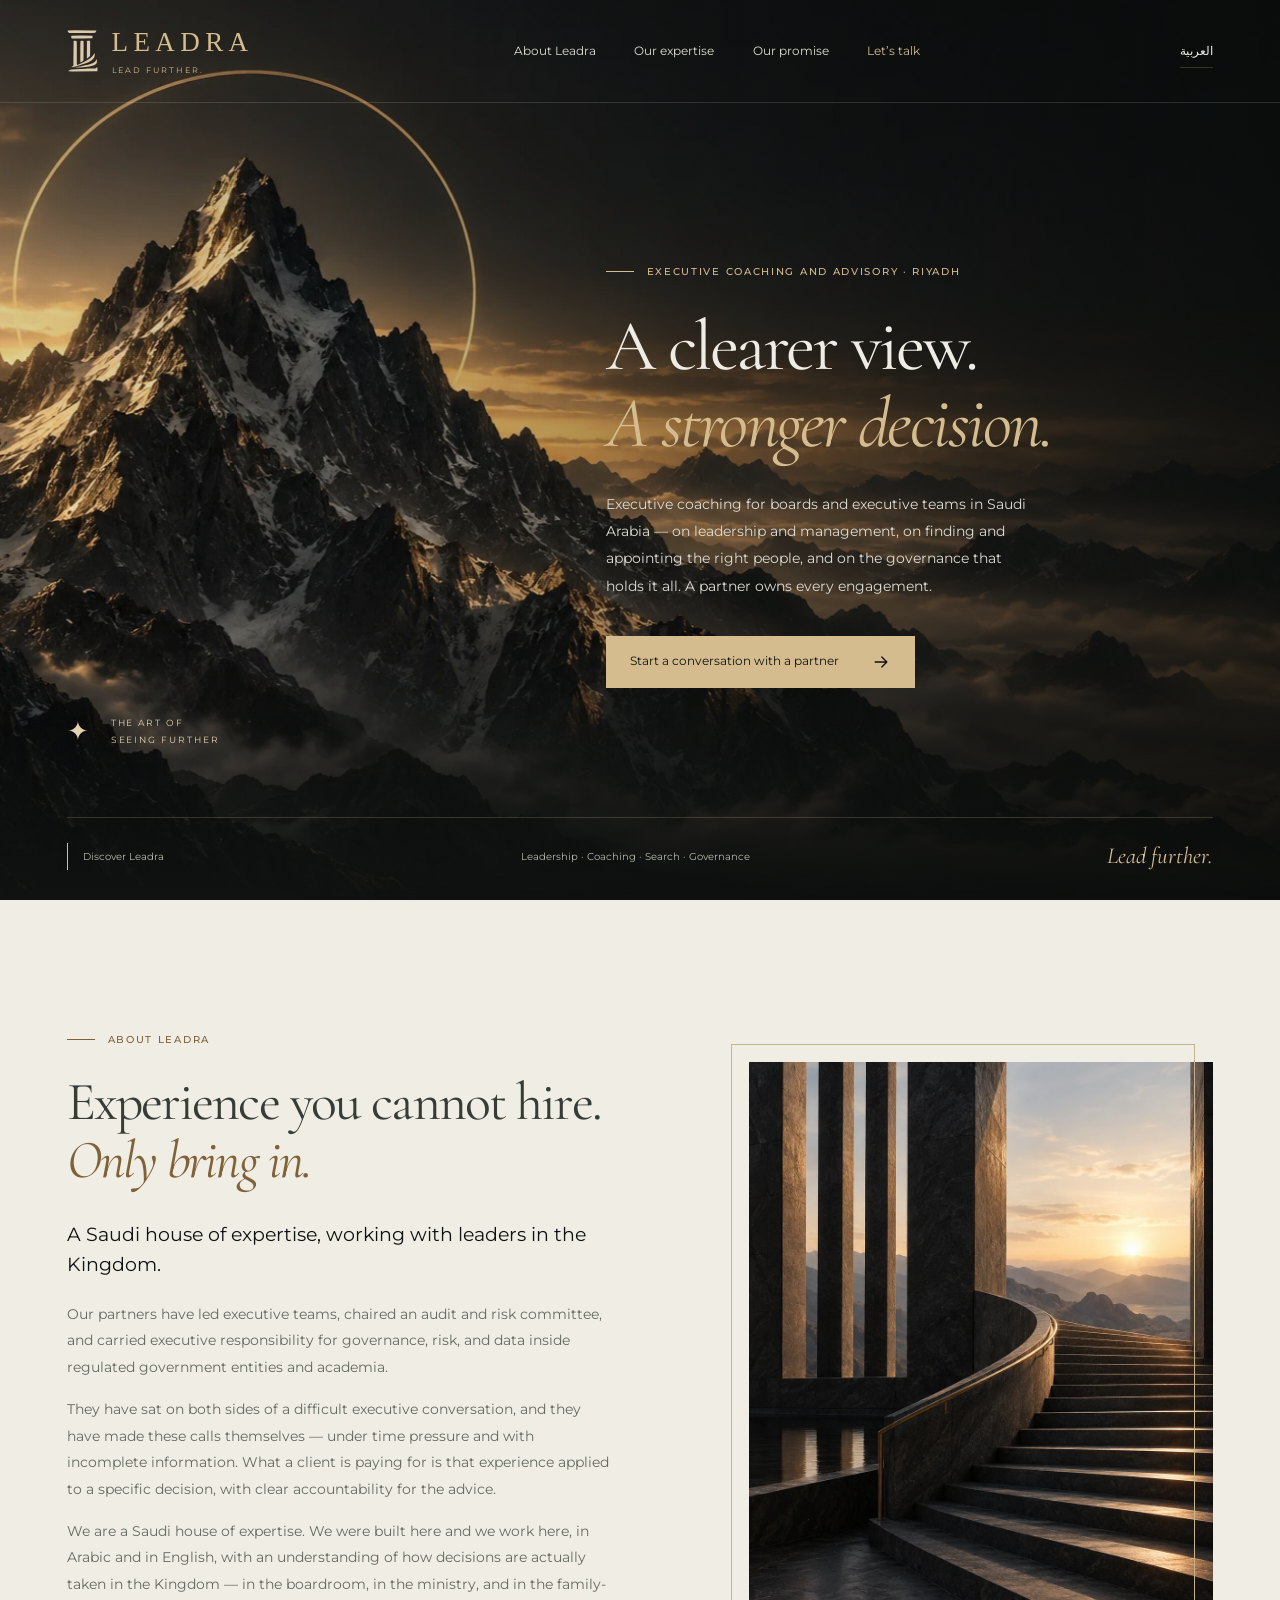
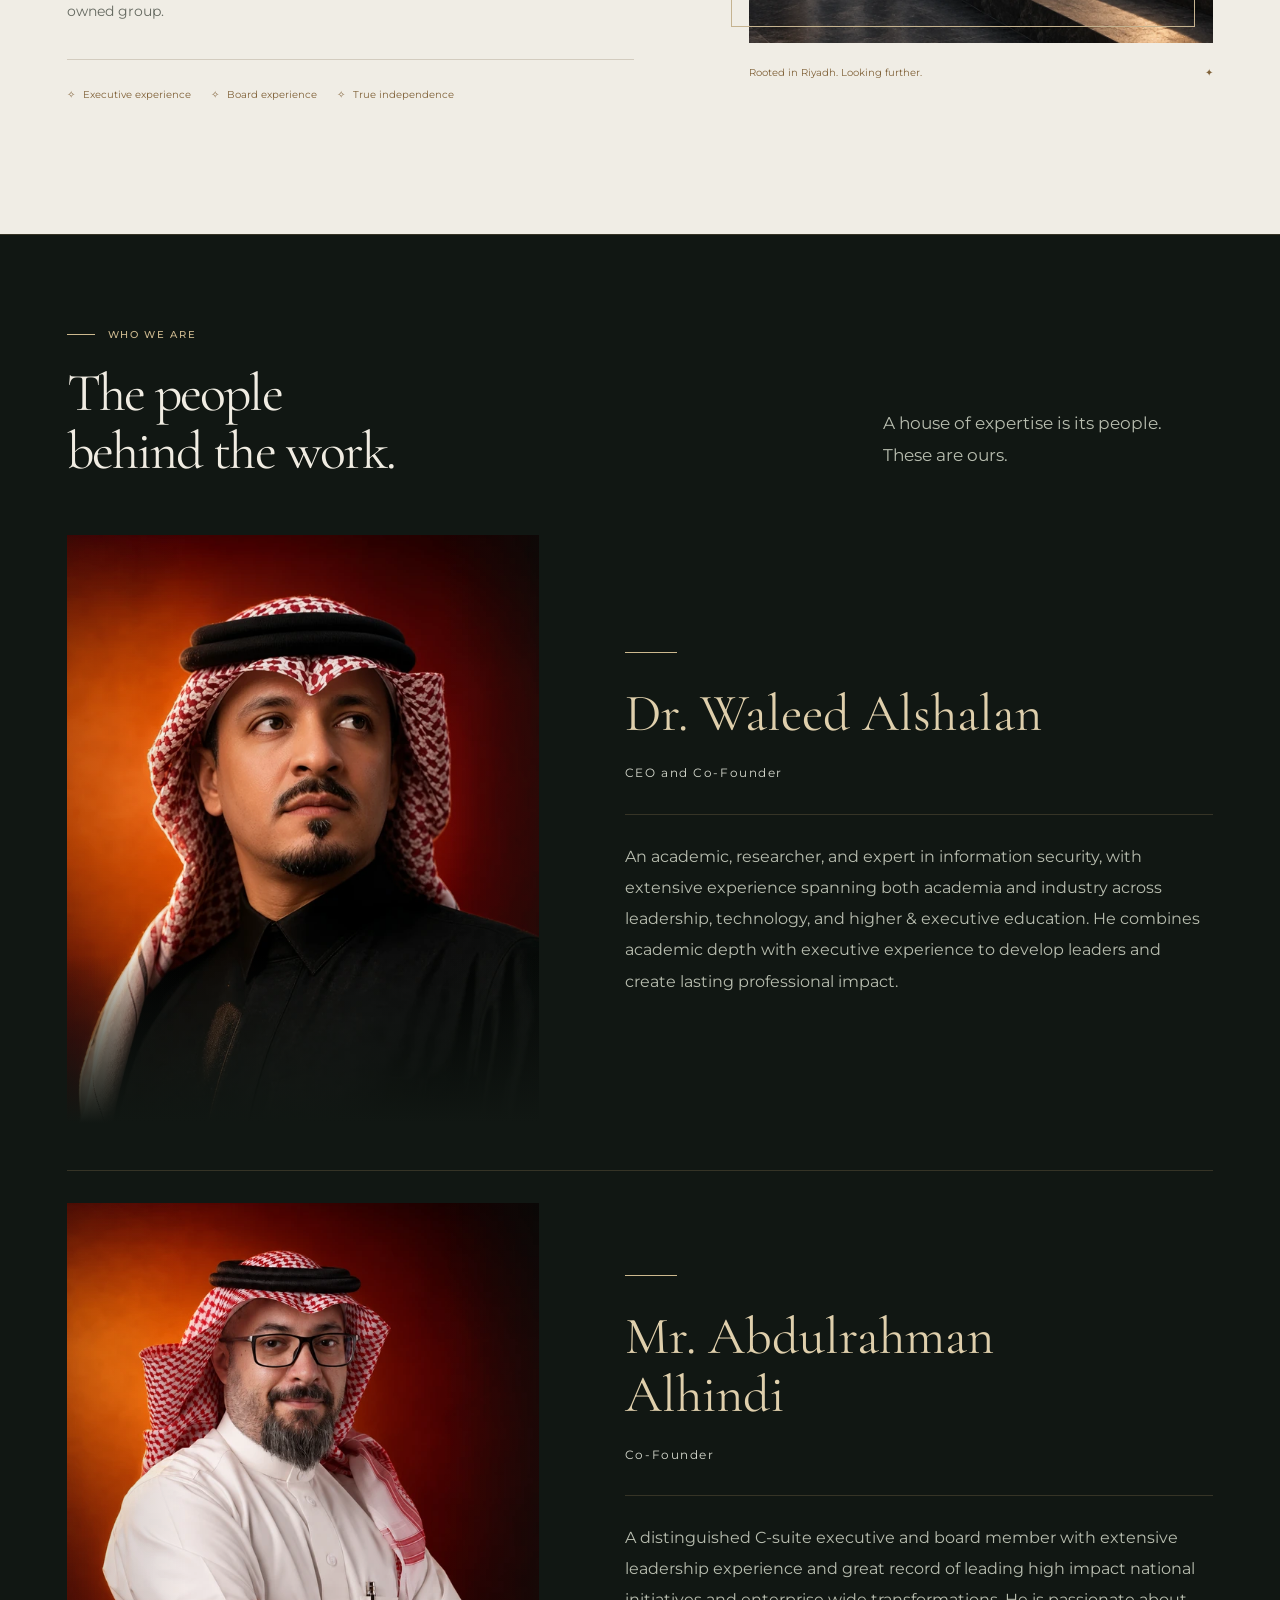
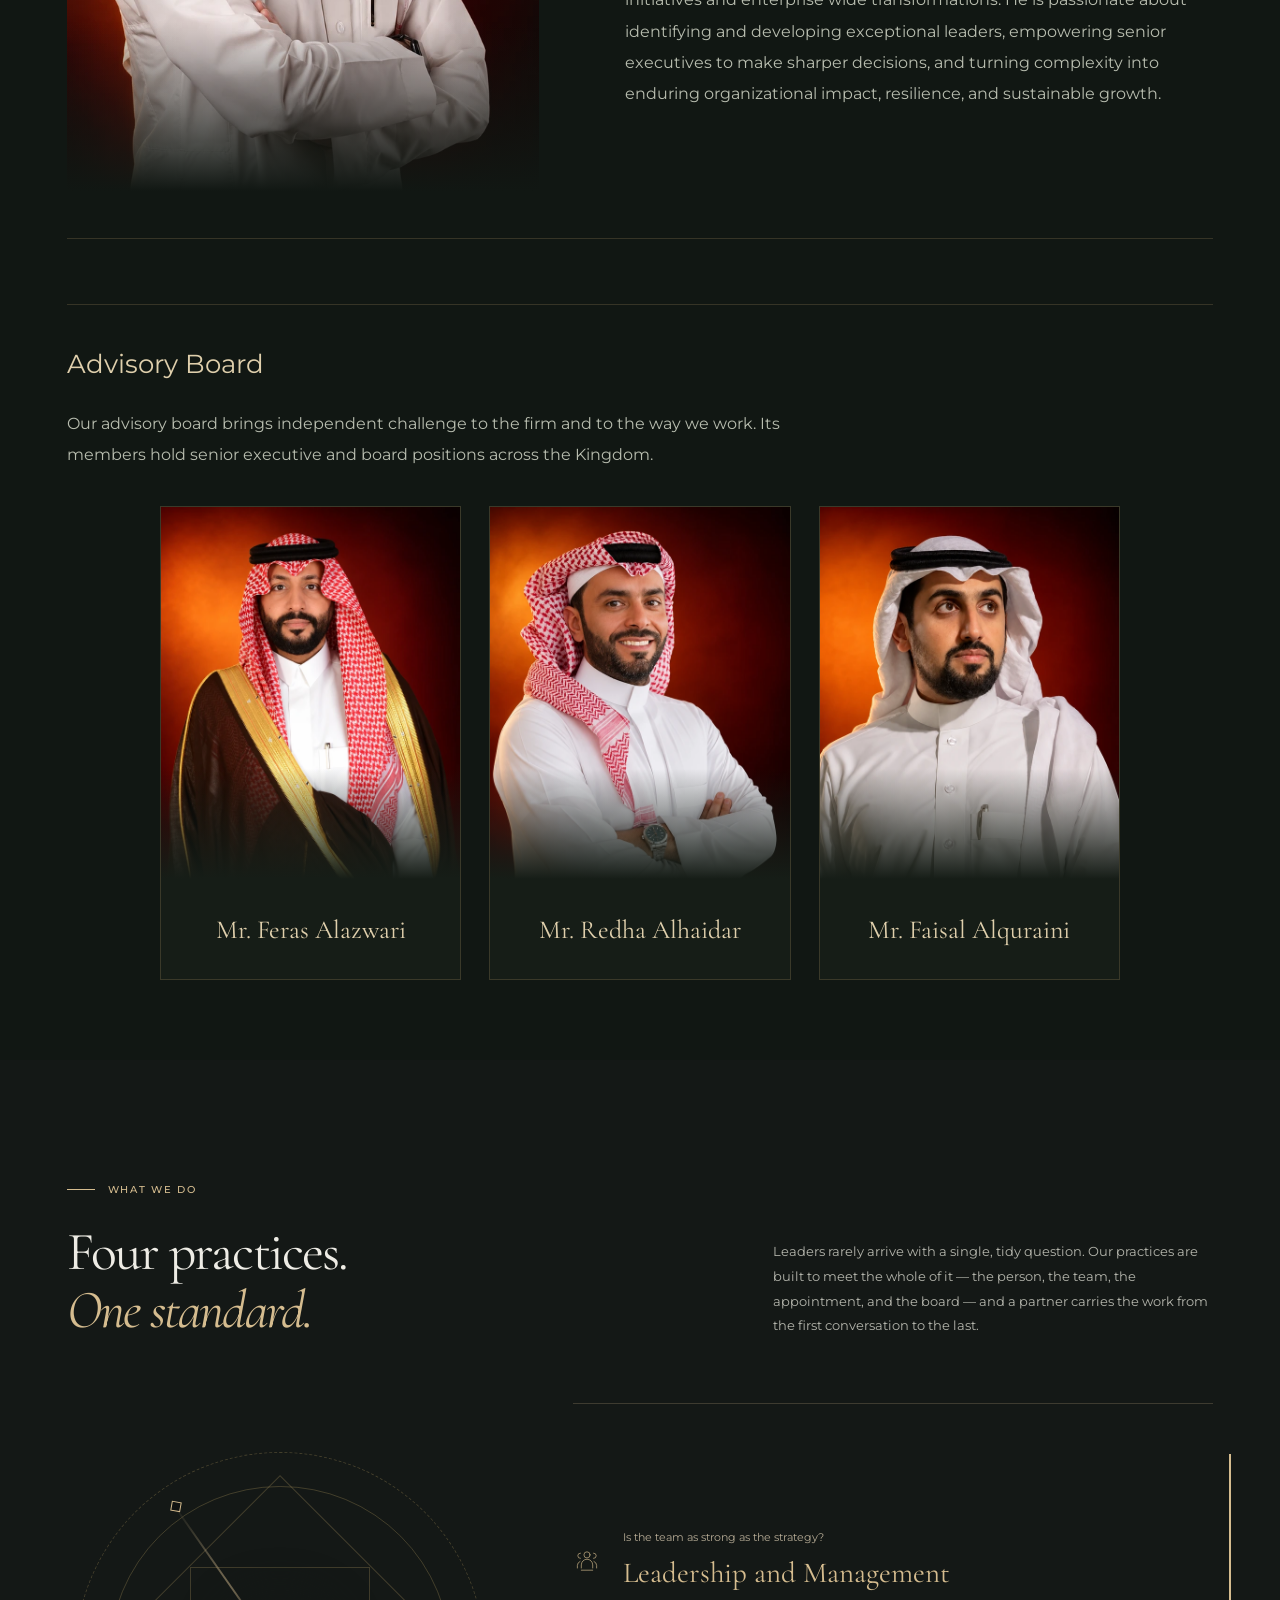
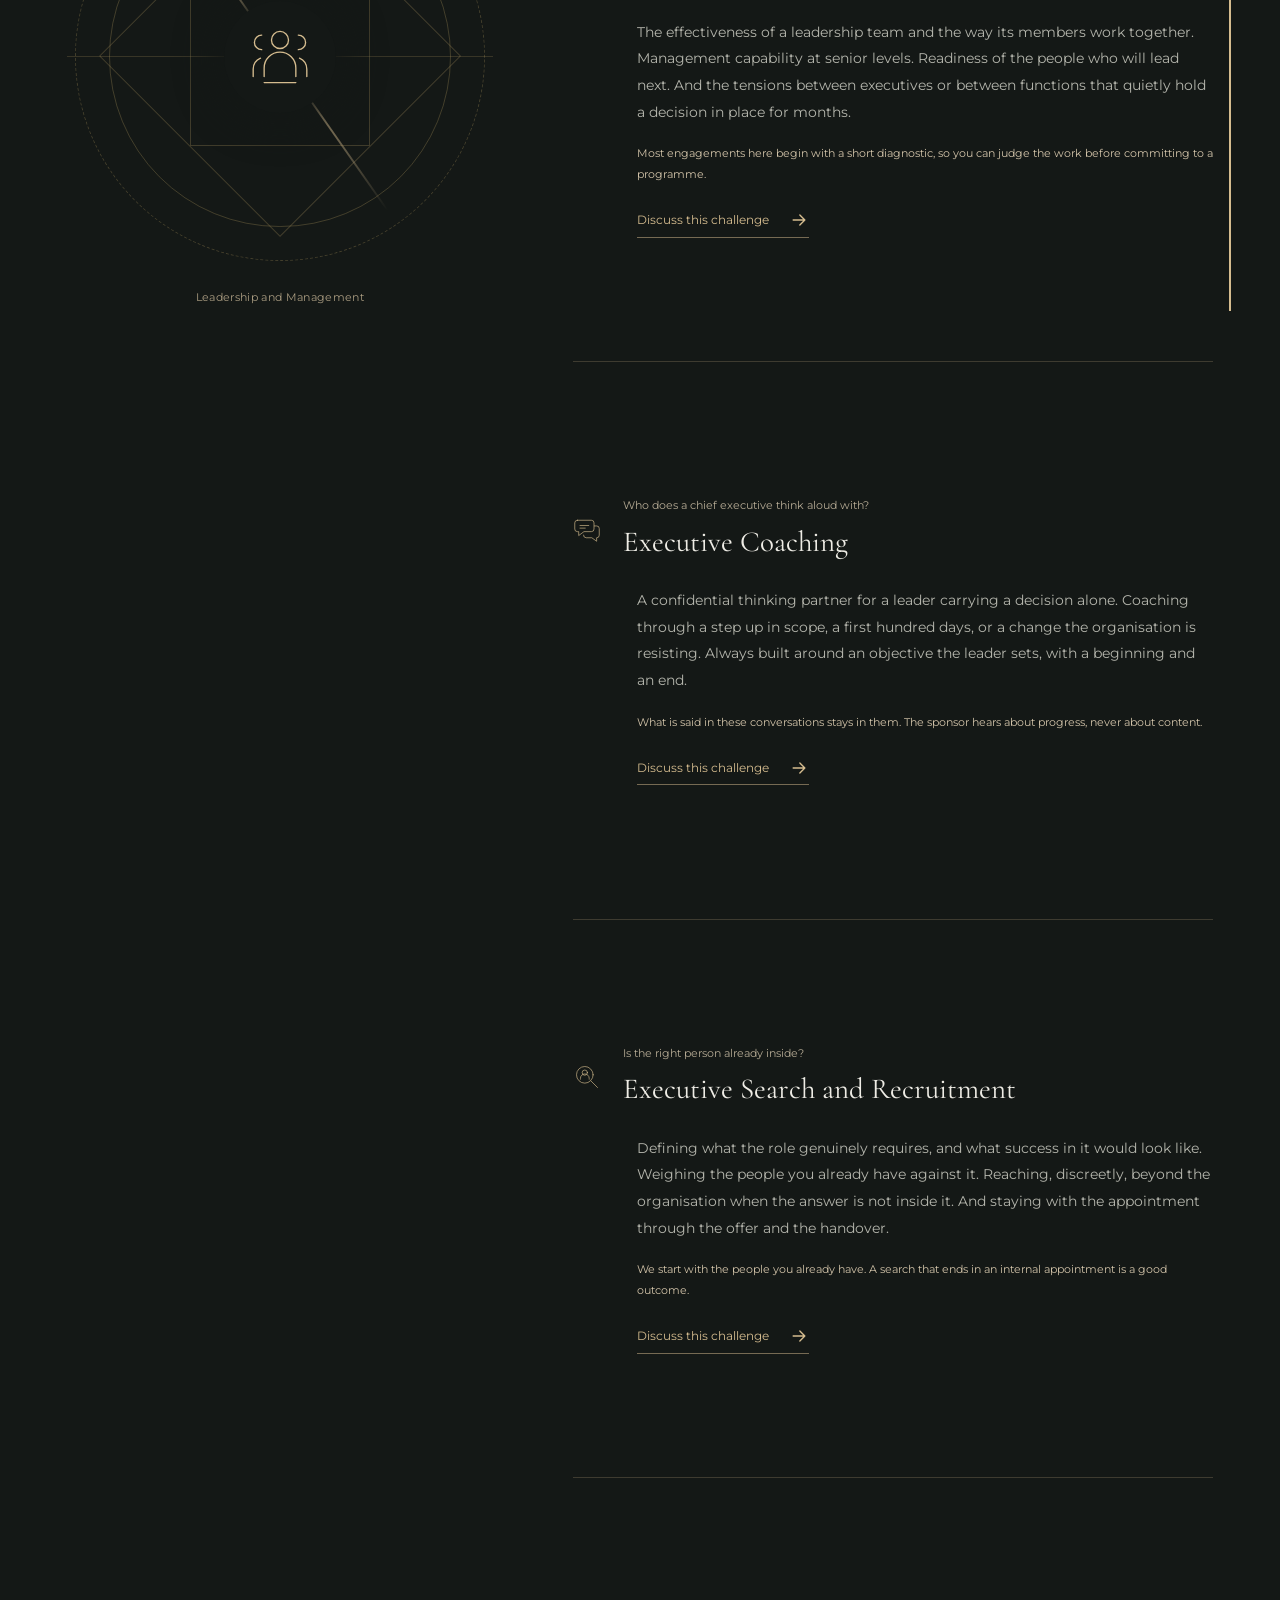
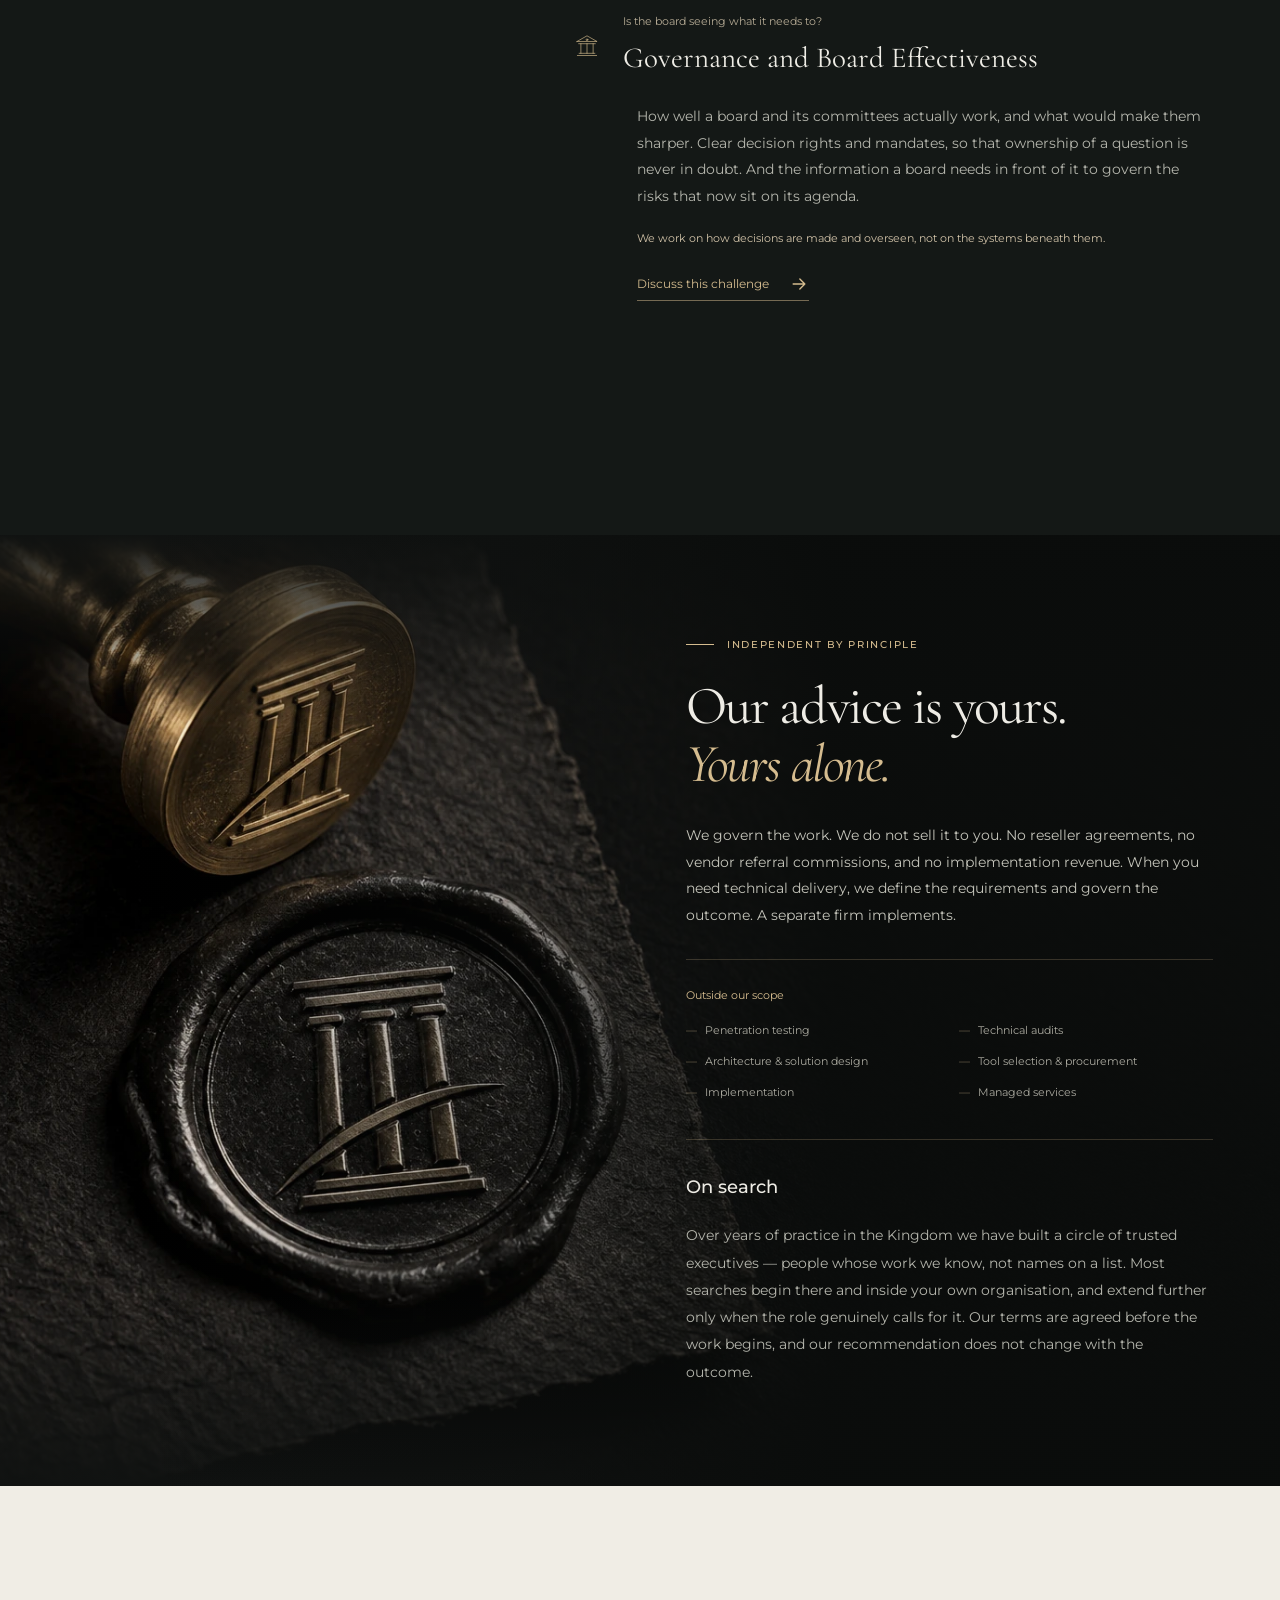
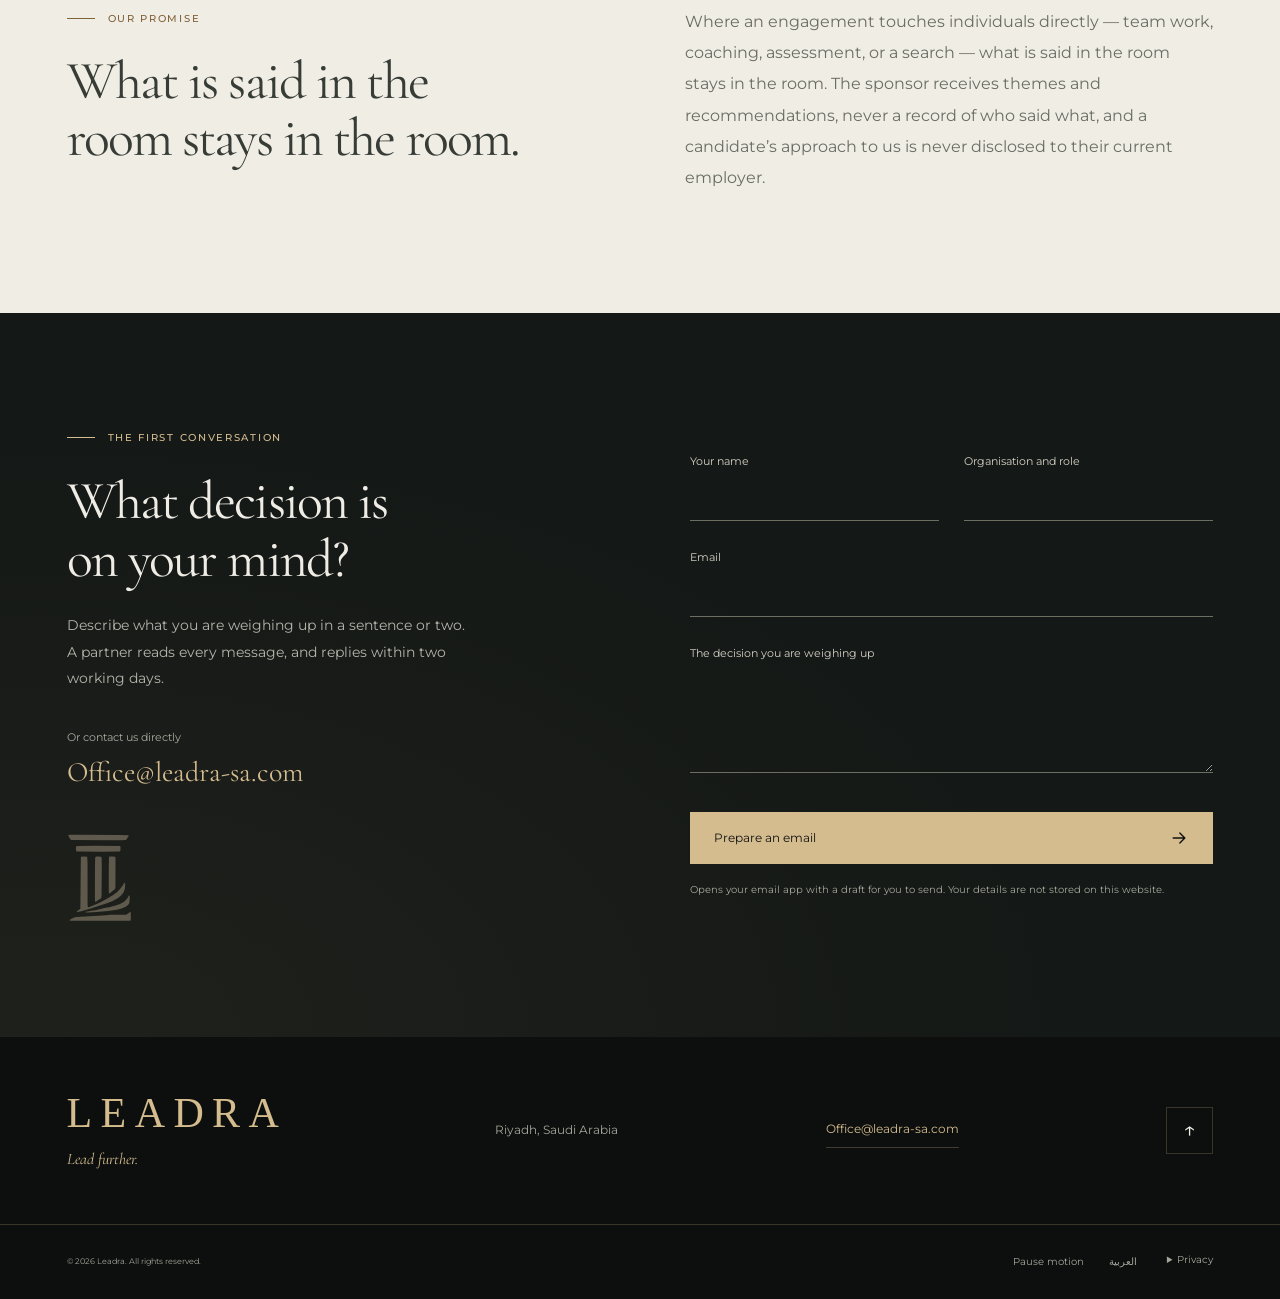
==== index.html @ 13ae2b50 "Remove founder portrait edge seams" ====
<!doctype html>
<html lang="en" dir="ltr"><head><meta charset="utf-8"><meta name="viewport" content="width=device-width,initial-scale=1"><meta name="theme-color" content="#101211"><title>Leadra — Executive coaching, leadership, search, and governance | Riyadh</title><meta name="description" content="A Saudi house of expertise working with boards and executive teams on leadership and management, executive coaching, executive search, and board effectiveness."><link rel="icon" type="image/svg+xml" href="assets/favicon.svg?v=2"><link rel="icon" type="image/png" sizes="32x32" href="assets/icon-32.png"><link rel="apple-touch-icon" sizes="180x180" href="assets/icon-180.png"><link rel="canonical" href="https://leadra-sa.com/"><meta property="og:type" content="website"><meta property="og:site_name" content="LEADRA"><meta property="og:locale" content="en_US"><meta property="og:title" content="Leadra — Executive coaching, leadership, search, and governance | Riyadh"><meta property="og:description" content="A Saudi house of expertise working with boards and executive teams on leadership and management, executive coaching, executive search, and board effectiveness."><meta property="og:url" content="https://leadra-sa.com/"><meta property="og:image" content="https://leadra-sa.com/assets/leadra-social.png"><meta property="og:image:type" content="image/png"><meta property="og:image:width" content="1200"><meta property="og:image:height" content="630"><meta property="og:image:alt" content="LEADRA — gold logo on a dark background"><meta name="twitter:card" content="summary_large_image"><meta name="twitter:title" content="Leadra — Executive coaching, leadership, search, and governance | Riyadh"><meta name="twitter:description" content="A Saudi house of expertise working with boards and executive teams on leadership and management, executive coaching, executive search, and board effectiveness."><meta name="twitter:image" content="https://leadra-sa.com/assets/leadra-social.png"><link rel="alternate" hreflang="ar" href="index-ar.html"><link rel="alternate" hreflang="en" href="index.html"><link rel="preload" as="image" href="assets/editorial/summit.webp"><link rel="stylesheet" href="site.css?v=0bd4462b750d"><script src="site.js?v=f77f98cba923" defer></script></head>
<body><a class="skip" href="#main">Skip to content</a><div class="reading-progress" aria-hidden="true"></div>
<header class="header"><div class="header-inner"><a class="brand" href="index.html" aria-label="Leadra"><img src="assets/logo-champagne.svg" width="33" height="45" alt=""><span>LEADRA<small>LEAD FURTHER.</small></span></a><nav id="navigation" aria-label="Main navigation"><a href="#about">About Leadra</a><a href="#expertise">Our expertise</a><a href="#approach">Our promise</a><a href="#contact">Let’s talk</a></nav><div class="header-actions"><a class="language" href="index-ar.html" lang="ar">العربية</a><button class="menu-toggle" aria-expanded="false" aria-controls="navigation" aria-label="Menu"><span></span><span></span></button></div></div></header>
<main id="main">
<section class="hero" aria-labelledby="hero-title"><div class="hero-image" aria-hidden="true"></div><div class="hero-shade" aria-hidden="true"></div><div class="hero-inner"><div class="hero-copy"><p class="eyebrow entrance">Executive coaching and advisory · Riyadh</p><h1 id="hero-title" class="entrance">A clearer view. <br><em>A stronger decision.</em></h1><p class="hero-intro entrance">Executive coaching for boards and executive teams in Saudi Arabia — on leadership and management, on finding and appointing the right people, and on the governance that holds it all. A partner owns every engagement.</p><a class="button entrance" href="#contact">Start a conversation with a partner<span class="arrow" aria-hidden="true"><svg width="20" height="20" viewbox="0 0 24 24" fill="none" stroke="currentColor" stroke-width="1.65" stroke-linecap="round" stroke-linejoin="round" focusable="false" aria-hidden="true"><path d="M5 12h14m-6-6 6 6-6 6"></path></svg></span></a></div><div class="hero-caption" aria-hidden="true"><span class="star">✦</span><span>THE ART OF<br>SEEING FURTHER</span></div></div><div class="hero-bottom"><a href="#about" class="scroll-cue"><span class="scroll-line" aria-hidden="true"></span>Discover Leadra</a><span class="hero-foot">Leadership · Coaching · Search · Governance</span><span class="signature">Lead further.</span></div></section>
<section class="about section-light" id="about"><div class="section-shell about-grid"><div class="about-copy"><p class="eyebrow reveal">About Leadra</p><h2 class="reveal">Experience you cannot hire. <br><em>Only bring in.</em></h2><p class="lead reveal">A Saudi house of expertise, working with leaders in the Kingdom.</p><p class="reveal">Our partners have led executive teams, chaired an audit and risk committee, and carried executive responsibility for governance, risk, and data inside regulated government entities and academia.</p><p class="reveal">They have sat on both sides of a difficult executive conversation, and they have made these calls themselves — under time pressure and with incomplete information. What a client is paying for is that experience applied to a specific decision, with clear accountability for the advice.</p><p class="reveal">We are a Saudi house of expertise. We were built here and we work here, in Arabic and in English, with an understanding of how decisions are actually taken in the Kingdom — in the boardroom, in the ministry, and in the family-owned group.</p><div class="expertise-tags reveal"><span>Executive experience</span><span>Board experience</span><span>True independence</span></div></div><figure class="architecture reveal"><div class="image-window"><img src="assets/editorial/perspective.webp" width="1024" height="1536" loading="lazy" alt="A curved stair between stone pillars opens onto a sunlit mountain horizon"></div><figcaption><span>Rooted in Riyadh. Looking further.</span><span aria-hidden="true">✦</span></figcaption></figure></div></section>
<section id="people" class="people section-light" aria-labelledby="people-title"><div class="section-shell people-grid"><div class="people-heading"><p class="eyebrow reveal">Who we are</p><h2 id="people-title" class="reveal">The people behind the work.</h2><p class="lead reveal">A house of expertise is its people. These are ours.</p></div><div class="founder-cards reveal"><article class="person-card person-card--profile" aria-labelledby="waleed-name"><figure class="profile-portrait"><img src="assets/team/waleed-alshalan-960.webp" srcset="assets/team/waleed-alshalan-640.webp 640w, assets/team/waleed-alshalan-960.webp 960w, assets/team/waleed-alshalan-1440.webp 1440w" sizes="(max-width:600px) 90vw, (max-width:900px) 40vw, 42vw" width="2046" height="3074" loading="lazy" decoding="async" alt="Dr. Waleed Alshalan"></figure><div class="person-card-copy"><h3 class="person-card-name" id="waleed-name">Dr. Waleed Alshalan</h3><p class="person-card-role">CEO and Co-Founder</p><p class="person-card-bio">An academic, researcher, and expert in information security, with extensive experience spanning both academia and industry across leadership, technology, and higher &amp; executive education. He combines academic depth with executive experience to develop leaders and create lasting professional impact.</p></div></article><article class="person-card person-card--profile" aria-labelledby="alhindi-name"><figure class="profile-portrait"><img src="assets/team/abdulrahman-alhindi-960.webp" srcset="assets/team/abdulrahman-alhindi-640.webp 640w, assets/team/abdulrahman-alhindi-960.webp 960w, assets/team/abdulrahman-alhindi-1024.webp 1024w" sizes="(max-width:600px) 90vw, (max-width:900px) 40vw, 42vw" width="1024" height="1536" loading="lazy" decoding="async" alt="Mr. Abdulrahman Alhindi"></figure><div class="person-card-copy"><h3 class="person-card-name" id="alhindi-name">Mr. Abdulrahman Alhindi</h3><p class="person-card-role">Co-Founder</p><p class="person-card-bio">A distinguished C-suite executive and board member with extensive leadership experience and great record of leading high impact national initiatives and enterprise wide transformations. He is passionate about identifying and developing exceptional leaders, empowering senior executives to make sharper decisions, and turning complexity into enduring organizational impact, resilience, and sustainable growth.</p></div></article></div><div class="advisory-copy reveal"><h3>Advisory Board</h3><p>Our advisory board brings independent challenge to the firm and to the way we work. Its members hold senior executive and board positions across the Kingdom.</p><div class="advisory-cards"><article class="person-card person-card--profile" aria-labelledby="feras-name"><figure class="profile-portrait"><img src="assets/team/feras-alazwari-960.webp" srcset="assets/team/feras-alazwari-640.webp 640w, assets/team/feras-alazwari-960.webp 960w, assets/team/feras-alazwari-1024.webp 1024w" sizes="(max-width:600px) 90vw, (max-width:900px) 40vw, 42vw" width="1024" height="1536" loading="lazy" decoding="async" alt="Mr. Feras Alazwari"></figure><div class="person-card-copy"><h3 class="person-card-name" id="feras-name">Mr. Feras Alazwari</h3></div></article><article class="person-card person-card--profile" aria-labelledby="redha-alhaidar-name"><figure class="profile-portrait"><img src="assets/team/redha-alhaidar-960.webp" srcset="assets/team/redha-alhaidar-640.webp 640w, assets/team/redha-alhaidar-960.webp 960w, assets/team/redha-alhaidar-1024.webp 1024w" sizes="(max-width:600px) 85vw, 300px" width="1024" height="1536" loading="lazy" decoding="async" alt="Mr. Redha Alhaidar"></figure><div class="person-card-copy"><h3 class="person-card-name" id="redha-alhaidar-name">Mr. Redha Alhaidar</h3></div></article><article class="person-card person-card--profile" aria-labelledby="faisal-alquraini-name"><figure class="profile-portrait"><img src="assets/team/faisal-alquraini-960.webp" srcset="assets/team/faisal-alquraini-640.webp 640w, assets/team/faisal-alquraini-960.webp 960w, assets/team/faisal-alquraini-1024.webp 1024w" sizes="(max-width:600px) 85vw, 300px" width="1024" height="1536" loading="lazy" decoding="async" alt="Mr. Faisal Alquraini"></figure><div class="person-card-copy"><h3 class="person-card-name" id="faisal-alquraini-name">Mr. Faisal Alquraini</h3></div></article></div></div></div></section><section class="expertise" id="expertise"><div class="section-shell"><div class="section-heading"><div><p class="eyebrow reveal">What we do</p><h2 class="reveal">Four practices. <br><em>One standard.</em></h2></div><p class="section-intro reveal">Leaders rarely arrive with a single, tidy question. Our practices are built to meet the whole of it — the person, the team, the appointment, and the board — and a partner carries the work from the first conversation to the last.</p></div><div class="expertise-grid"><div class="compass-art" data-active="0" aria-hidden="true"><div class="compass-orbit orbit-outer"></div><div class="compass-orbit orbit-inner"></div><div class="compass-cross"></div><div class="compass-needle"></div><div class="compass-core"><span class="compass-glyph glyph-0"><svg width="24" height="24" viewbox="0 0 64 64" fill="none" stroke="currentColor" stroke-width="1.5" stroke-linecap="round" stroke-linejoin="round" aria-hidden="true"><circle cx="32" cy="18" r="7"></circle><path d="M19 48v-7a13 13 0 0 1 26 0v7M10 48v-6a10 10 0 0 1 6-9m38 15v-6a10 10 0 0 0-6-9"></path><path d="M17 14a6 6 0 0 0 0 12m30-12a6 6 0 0 1 0 12M19 53h26"></path></svg></span><span class="compass-glyph glyph-1"><svg width="24" height="24" viewbox="0 0 64 64" fill="none" stroke="currentColor" stroke-width="1.5" stroke-linecap="round" stroke-linejoin="round" aria-hidden="true"><path d="M10 12h32a6 6 0 0 1 6 6v14a6 6 0 0 1-6 6H25l-12 9V38h-3a6 6 0 0 1-6-6V18a6 6 0 0 1 6-6Z"></path><path d="M49 25h5a6 6 0 0 1 6 6v15a6 6 0 0 1-6 6v8l-11-8H30a6 6 0 0 1-6-6M16 24h20M16 30h12"></path></svg></span><span class="compass-glyph glyph-2"><svg width="24" height="24" viewbox="0 0 64 64" fill="none" stroke="currentColor" stroke-width="1.5" stroke-linecap="round" stroke-linejoin="round" aria-hidden="true"><circle cx="27" cy="27" r="19"></circle><path d="m41 41 15 15"></path><circle cx="27" cy="22" r="6"></circle><path d="M17 37v-2a10 10 0 0 1 20 0v2"></path></svg></span><span class="compass-glyph glyph-3"><svg width="24" height="24" viewbox="0 0 64 64" fill="none" stroke="currentColor" stroke-width="1.5" stroke-linecap="round" stroke-linejoin="round" aria-hidden="true"><path d="M9 24 32 11l23 13H9Z"></path><path d="M13 29h38M14 51h36M10 56h44M18 29v22m14-22v22m14-22v22"></path><circle cx="32" cy="20" r="2"></circle></svg></span></div><div class="compass-caption"><span class="compass-label label-0">Leadership and Management</span><span class="compass-label label-1">Executive Coaching</span><span class="compass-label label-2">Executive Search and Recruitment</span><span class="compass-label label-3">Governance and Board Effectiveness</span></div></div><div class="practices"><article class="practice" id="practice-0" aria-labelledby="practice-title-0"><div class="practice-heading"><span class="practice-icon" aria-hidden="true"><svg width="24" height="24" viewbox="0 0 64 64" fill="none" stroke="currentColor" stroke-width="1.5" stroke-linecap="round" stroke-linejoin="round" aria-hidden="true"><circle cx="32" cy="18" r="7"></circle><path d="M19 48v-7a13 13 0 0 1 26 0v7M10 48v-6a10 10 0 0 1 6-9m38 15v-6a10 10 0 0 0-6-9"></path><path d="M17 14a6 6 0 0 0 0 12m30-12a6 6 0 0 1 0 12M19 53h26"></path></svg></span><div><p class="practice-question">Is the team as strong as the strategy?</p><h3 id="practice-title-0">Leadership and Management</h3></div></div><div class="practice-content"><p>The effectiveness of a leadership team and the way its members work together. Management capability at senior levels. Readiness of the people who will lead next. And the tensions between executives or between functions that quietly hold a decision in place for months.</p><p class="who">Most engagements here begin with a short diagnostic, so you can judge the work before committing to a programme.</p><a class="text-link" href="#contact">Discuss this challenge <span class="arrow" aria-hidden="true"><svg width="20" height="20" viewbox="0 0 24 24" fill="none" stroke="currentColor" stroke-width="1.65" stroke-linecap="round" stroke-linejoin="round" focusable="false" aria-hidden="true"><path d="M5 12h14m-6-6 6 6-6 6"></path></svg></span></a></div></article><article class="practice" id="practice-1" aria-labelledby="practice-title-1"><div class="practice-heading"><span class="practice-icon" aria-hidden="true"><svg width="24" height="24" viewbox="0 0 64 64" fill="none" stroke="currentColor" stroke-width="1.5" stroke-linecap="round" stroke-linejoin="round" aria-hidden="true"><path d="M10 12h32a6 6 0 0 1 6 6v14a6 6 0 0 1-6 6H25l-12 9V38h-3a6 6 0 0 1-6-6V18a6 6 0 0 1 6-6Z"></path><path d="M49 25h5a6 6 0 0 1 6 6v15a6 6 0 0 1-6 6v8l-11-8H30a6 6 0 0 1-6-6M16 24h20M16 30h12"></path></svg></span><div><p class="practice-question">Who does a chief executive think aloud with?</p><h3 id="practice-title-1">Executive Coaching</h3></div></div><div class="practice-content"><p>A confidential thinking partner for a leader carrying a decision alone. Coaching through a step up in scope, a first hundred days, or a change the organisation is resisting. Always built around an objective the leader sets, with a beginning and an end.</p><p class="who">What is said in these conversations stays in them. The sponsor hears about progress, never about content.</p><a class="text-link" href="#contact">Discuss this challenge <span class="arrow" aria-hidden="true"><svg width="20" height="20" viewbox="0 0 24 24" fill="none" stroke="currentColor" stroke-width="1.65" stroke-linecap="round" stroke-linejoin="round" focusable="false" aria-hidden="true"><path d="M5 12h14m-6-6 6 6-6 6"></path></svg></span></a></div></article><article class="practice" id="practice-2" aria-labelledby="practice-title-2"><div class="practice-heading"><span class="practice-icon" aria-hidden="true"><svg width="24" height="24" viewbox="0 0 64 64" fill="none" stroke="currentColor" stroke-width="1.5" stroke-linecap="round" stroke-linejoin="round" aria-hidden="true"><circle cx="27" cy="27" r="19"></circle><path d="m41 41 15 15"></path><circle cx="27" cy="22" r="6"></circle><path d="M17 37v-2a10 10 0 0 1 20 0v2"></path></svg></span><div><p class="practice-question">Is the right person already inside?</p><h3 id="practice-title-2">Executive Search and Recruitment</h3></div></div><div class="practice-content"><p>Defining what the role genuinely requires, and what success in it would look like. Weighing the people you already have against it. Reaching, discreetly, beyond the organisation when the answer is not inside it. And staying with the appointment through the offer and the handover.</p><p class="who">We start with the people you already have. A search that ends in an internal appointment is a good outcome.</p><a class="text-link" href="#contact">Discuss this challenge <span class="arrow" aria-hidden="true"><svg width="20" height="20" viewbox="0 0 24 24" fill="none" stroke="currentColor" stroke-width="1.65" stroke-linecap="round" stroke-linejoin="round" focusable="false" aria-hidden="true"><path d="M5 12h14m-6-6 6 6-6 6"></path></svg></span></a></div></article><article class="practice" id="practice-3" aria-labelledby="practice-title-3"><div class="practice-heading"><span class="practice-icon" aria-hidden="true"><svg width="24" height="24" viewbox="0 0 64 64" fill="none" stroke="currentColor" stroke-width="1.5" stroke-linecap="round" stroke-linejoin="round" aria-hidden="true"><path d="M9 24 32 11l23 13H9Z"></path><path d="M13 29h38M14 51h36M10 56h44M18 29v22m14-22v22m14-22v22"></path><circle cx="32" cy="20" r="2"></circle></svg></span><div><p class="practice-question">Is the board seeing what it needs to?</p><h3 id="practice-title-3">Governance and Board Effectiveness</h3></div></div><div class="practice-content"><p>How well a board and its committees actually work, and what would make them sharper. Clear decision rights and mandates, so that ownership of a question is never in doubt. And the information a board needs in front of it to govern the risks that now sit on its agenda.</p><p class="who">We work on how decisions are made and overseen, not on the systems beneath them.</p><a class="text-link" href="#contact">Discuss this challenge <span class="arrow" aria-hidden="true"><svg width="20" height="20" viewbox="0 0 24 24" fill="none" stroke="currentColor" stroke-width="1.65" stroke-linecap="round" stroke-linejoin="round" focusable="false" aria-hidden="true"><path d="M5 12h14m-6-6 6 6-6 6"></path></svg></span></a></div></article></div></div></div></section>
<section class="independence" id="independence"><div class="seal-image" aria-hidden="true"></div><div class="section-shell independence-inner"><div class="independence-copy"><p class="eyebrow reveal">Independent by principle</p><h2 class="reveal">Our advice is yours.<br><em>Yours alone.</em></h2><p class="reveal">We govern the work. We do not sell it to you. No reseller agreements, no vendor referral commissions, and no implementation revenue. When you need technical delivery, we define the requirements and govern the outcome. A separate firm implements.</p><div class="scope reveal"><h3>Outside our scope</h3><ul><li>Penetration testing</li><li>Technical audits</li><li>Architecture &amp; solution design</li><li>Tool selection &amp; procurement</li><li>Implementation</li><li>Managed services</li></ul></div><div class="search-note reveal"><h3>On search</h3><p>Over years of practice in the Kingdom we have built a circle of trusted executives — people whose work we know, not names on a list. Most searches begin there and inside your own organisation, and extend further only when the role genuinely calls for it. Our terms are agreed before the work begins, and our recommendation does not change with the outcome.</p></div></div></div></section>
<section class="approach section-light promise" id="approach" aria-labelledby="promise-title"><div class="section-shell promise-grid"><div class="promise-heading"><p class="eyebrow reveal">Our promise</p><h2 id="promise-title" class="reveal">What is said in the room stays in the room.</h2></div><p class="promise-body reveal">Where an engagement touches individuals directly — team work, coaching, assessment, or a search — what is said in the room stays in the room. The sponsor receives themes and recommendations, never a record of who said what, and a candidate’s approach to us is never disclosed to their current employer.</p></div></section>
<section class="contact" id="contact"><div class="section-shell contact-grid"><div class="contact-copy"><p class="eyebrow reveal">The first conversation</p><h2 class="reveal">What decision is on your mind?</h2><p class="reveal">Describe what you are weighing up in a sentence or two. A partner reads every message, and replies within two working days.</p><div class="direct-contact"><small>Or contact us directly</small><a href="mailto:Office@leadra-sa.com" dir="ltr">Office@leadra-sa.com</a></div><div class="contact-mark" aria-hidden="true"><img src="assets/logo-champagne.svg" width="89" height="120" alt=""></div></div><form class="contact-form" action="mailto:Office@leadra-sa.com" method="get"><div class="form-pair"><div class="field"><label for="name">Your name</label><input id="name" name="name" autocomplete="name" maxlength="100" required></div><div class="field"><label for="org">Organisation and role</label><input id="org" name="org" autocomplete="organization" maxlength="180" required></div></div><div class="field"><label for="email">Email</label><input id="email" name="email" type="email" dir="ltr" autocomplete="email" maxlength="180" required></div><div class="field"><label for="question">The decision you are weighing up</label><textarea id="question" name="question" rows="3" maxlength="1800" required></textarea></div><button class="button" type="submit">Prepare an email<span class="arrow" aria-hidden="true"><svg width="20" height="20" viewbox="0 0 24 24" fill="none" stroke="currentColor" stroke-width="1.65" stroke-linecap="round" stroke-linejoin="round" focusable="false" aria-hidden="true"><path d="M5 12h14m-6-6 6 6-6 6"></path></svg></span></button><p class="form-hint">Opens your email app with a draft for you to send. Your details are not stored on this website.</p><div id="draft-result" hidden><p role="status" id="draft-status"></p><textarea id="draft-text" readonly aria-label="Message draft" rows="6"></textarea><button type="button" class="text-link copy-draft">Copy message</button></div><noscript><p>Or contact us directly: <a href="mailto:Office@leadra-sa.com">Office@leadra-sa.com</a></p></noscript></form></div></section>
</main><footer><div class="footer-top section-shell"><a class="footer-wordmark" href="#main">LEADRA<span>Lead further.</span></a><p>Riyadh, Saudi Arabia</p><a class="footer-email" href="mailto:Office@leadra-sa.com" dir="ltr">Office@leadra-sa.com</a><a class="back-top" href="#main" aria-label="Back to top">↑</a></div><div class="footer-bottom section-shell"><small>© 2026 Leadra. All rights reserved.</small><div class="footer-links"><button class="motion-toggle" aria-pressed="false" data-pause="Pause motion" data-resume="Resume motion">Pause motion</button><a href="index-ar.html">العربية</a></div><details class="privacy"><summary>Privacy</summary><p>This website uses no tracking or advertising cookies. Form details are used on your device to prepare a draft in your email app, and are not submitted to a website server. For enquiries concerning your correspondence, contact Office@leadra-sa.com.</p></details></div></footer><script type="application/json" id="messages">{"draft": "Your draft is ready in your email app. If it did not open, copy the message below.", "copied": "Message copied", "copyfail": "Select the message text to copy it manually.", "fields": ["Your name", "Organisation and role", "Email", "The decision you are weighing up"]}</script></body></html>
---- site.css ----
@import url('assets/fonts/fonts.css');
@import url('tokens.css');
*{box-sizing:border-box}html{scroll-behavior:smooth;scroll-padding-top:100px}body{margin:0;background:var(--ink);color:var(--text);font:400 14px/1.9 var(--body);-webkit-font-smoothing:antialiased}html[lang=ar]{--body:'IBM Plex Sans Arabic',Tahoma,sans-serif;--display:'IBM Plex Sans Arabic',Tahoma,sans-serif}html[lang=ar] body{font-size:16px;line-height:1.95}a{color:inherit;text-decoration:none}button,input,textarea{font:inherit}button,a,input,textarea,summary{-webkit-tap-highlight-color:transparent}button{cursor:pointer}button:focus-visible,a:focus-visible,summary:focus-visible,input:focus-visible,textarea:focus-visible{outline:2px solid var(--gold);outline-offset:6px}.section-light :focus-visible{outline-color:var(--bronze)}::selection{background:var(--gold);color:var(--ink)}img{max-width:100%;display:block}p,h1,h2,h3,figure{margin:0}p+p{margin-top:1.1em}em{font-weight:inherit;color:var(--gold)}[lang=ar] em{font-style:normal}h1,h2{font-family:var(--display);font-weight:400;line-height:1.07;text-wrap:balance}h1{font-size:clamp(58px,5.6vw,94px);letter-spacing:-.035em}h2{font-size:clamp(44px,4.2vw,66px);letter-spacing:-.035em}html[lang=ar] h1{font-size:clamp(46px,4.4vw,74px);line-height:1.45;letter-spacing:0;font-weight:300}html[lang=ar] h2{font-size:clamp(34px,3.4vw,54px);line-height:1.5;letter-spacing:0;font-weight:300}h3{font-weight:500}a,button,summary{touch-action:manipulation}.skip{position:fixed;top:10px;inset-inline-start:10px;padding:8px 20px;background:var(--paper);color:var(--ink);z-index:1000;transform:translateY(-180%)}.skip:focus{transform:none}.reading-progress{position:fixed;inset:0 auto auto 0;height:2px;background:var(--gold);width:100%;transform:scaleX(0);transform-origin:left;z-index:100}.header{position:absolute;inset:0 0 auto;z-index:30;border-bottom:1px solid rgba(255,255,255,.13)}.header-inner{height:102px;padding-inline:var(--gutter);display:flex;align-items:center;justify-content:space-between;gap:36px;max-width:1700px;margin:auto}.brand{display:flex;align-items:center;gap:14px;color:var(--gold)}.brand img{width:31px;height:45px;object-fit:contain}.brand>span{font:27px/1 Georgia,serif;letter-spacing:.2em}.brand small{display:block;font:8px/1 var(--body);letter-spacing:.24em;margin-top:10px}.header nav{display:flex;gap:clamp(22px,3vw,48px);font-size:12px}.header nav a{position:relative;padding-block:12px;color:#deded5}.header nav a::after{position:absolute;content:'';bottom:4px;inset-inline:0;height:1px;background:var(--gold);transform:scaleX(0);transition:transform .35s}.header nav a:hover::after{transform:scaleX(1)}.header nav a:last-child{color:var(--gold)}html[lang=ar] .header nav{font-size:14px}.header-actions{display:flex;align-items:center;gap:25px}.language{font-size:12px;line-height:1.5;padding:7px 0;border-bottom:1px solid var(--line)}.menu-toggle{display:none}.hero{position:relative;min-height:790px;height:100svh;max-height:1120px;isolation:isolate;overflow:hidden;background:var(--deep)}.hero-image{position:absolute;inset:-4% 0 -8%;z-index:-3;background:url('assets/editorial/summit.webp') 30% 55%/cover no-repeat;transform:scale(1.035);will-change:transform}.hero-shade{position:absolute;inset:0;z-index:-2;background:linear-gradient(90deg,rgba(10,12,11,.02) 20%,rgba(10,12,11,.3) 52%,rgba(10,12,11,.77)),linear-gradient(0deg,#101211 0%,transparent 30%,rgba(10,12,11,.2) 85%)}.hero-inner{height:100%;max-width:1700px;margin:auto;padding:170px var(--gutter) 120px;display:flex;align-items:center;position:relative;direction:rtl}.hero-copy{width:53%;max-width:730px;direction:ltr}.hero-copy h1{margin-block:28px}.hero-intro{max-width:430px;color:#dddcd4;font-size:14px;line-height:1.95}.hero-copy .button{margin-top:36px}html[lang=ar] .hero-copy{direction:rtl}html[lang=ar] .hero-intro{font-size:17px;max-width:435px}.eyebrow{font-size:10px;letter-spacing:.17em;text-transform:uppercase;display:flex;align-items:center;gap:13px;color:var(--gold);font-weight:500}.eyebrow::before{content:'';height:1px;width:28px;background:currentColor;flex-shrink:0}html[lang=ar] .eyebrow{font-size:13px;letter-spacing:0}.button{display:inline-flex;justify-content:space-between;align-items:center;gap:32px;min-height:52px;border:1px solid var(--gold);padding:12px 23px;background:var(--gold);color:var(--ink);font-size:12px;transition:background .3s,color .3s,transform .3s}.button:hover{background:#ebd6af;transform:translateY(-3px)}html[lang=ar] .button{font-size:15px}.arrow{width:20px;height:20px;flex:0 0 20px;display:inline-flex;align-items:center;justify-content:center;line-height:1;transition:transform .3s}.arrow svg{display:block;width:20px;height:20px;flex:none}html[dir=rtl] .arrow{transform:scaleX(-1)}.hero-caption{position:absolute;left:var(--gutter);bottom:145px;direction:ltr;display:flex;align-items:center;gap:20px;color:#e3d2b2;font-size:9px;line-height:1.8;letter-spacing:.22em}.star{font-size:26px}.hero-bottom{position:absolute;bottom:30px;inset-inline:var(--gutter);display:flex;align-items:center;justify-content:space-between;gap:20px;border-top:1px solid var(--line);padding-top:24px;font-size:10px;color:#bab9ad}.scroll-cue{display:flex;align-items:center;gap:15px}.scroll-line{width:1px;height:27px;background:var(--line);position:relative;overflow:hidden}.scroll-line::after{content:'';position:absolute;inset:0;background:var(--gold);animation:scrollHint 2.8s infinite}.signature{color:var(--gold);font:italic 23px var(--display)}html[lang=ar] .hero-bottom{font-size:12px}html[lang=ar] .signature{font:400 17px var(--body)}.section-shell{max-width:1450px;margin-inline:auto;padding-inline:var(--gutter)}.section-light{background:var(--paper);color:#373d36}.section-light em,.section-light .eyebrow{color:var(--bronze)}.about{padding-block:130px}.about-grid{display:grid;grid-template-columns:1.1fr .9fr;gap:clamp(60px,9vw,145px);align-items:center}.about-copy h2{margin:24px 0 32px}.about-copy p:not(.eyebrow){max-width:550px;color:#666a61}.about-copy .lead{font-size:19px;line-height:1.6;color:var(--ink)!important;margin-bottom:20px}.expertise-tags{display:flex;flex-wrap:wrap;gap:20px;margin-top:35px;padding-top:25px;border-top:1px solid #d3ccbf;font-size:10px;color:var(--bronze)}html[lang=ar] .expertise-tags{font-size:12px}.expertise-tags span::before{content:'✧';padding-inline-end:8px}.architecture{position:relative;margin-top:10px}.image-window{overflow:hidden;aspect-ratio:4/5}.architecture img{width:100%;height:100%;object-fit:cover;transition:transform 1.5s var(--ease)}.architecture:hover img{transform:scale(1.035)}.architecture::before{content:'';position:absolute;inset:-18px 18px 55px -18px;border:1px solid #c5b390;pointer-events:none}.architecture figcaption{display:flex;justify-content:space-between;align-items:center;gap:15px;padding-top:20px;font-size:10px;color:var(--bronze)}html[lang=ar] .architecture figcaption{font-size:13px}.expertise{padding-block:120px 100px;background:#141816;overflow:hidden}.section-heading{display:flex;align-items:end;justify-content:space-between;gap:50px}.section-heading h2{margin-top:24px}.section-intro{max-width:310px;color:var(--muted);font-size:13px}.expertise-grid{display:grid;grid-template-columns:.8fr 1.2fr;align-items:center;gap:80px;margin-top:65px}.compass-art{position:relative;width:100%;aspect-ratio:1;max-width:430px;direction:ltr;display:grid;place-items:center;color:var(--gold);--compass-angle:-28deg}.compass-orbit{position:absolute;border:1px solid #a38c5955;border-radius:50%}.orbit-outer{inset:2%;border-style:dashed;animation:orbit 160s linear infinite}.orbit-inner{inset:10%}.compass-art::before,.compass-art::after{content:'';position:absolute;inset:20%;border:1px solid #a38c5950;transform:rotate(45deg)}.compass-art::after{inset:29%;transform:rotate(0)}.compass-cross{position:absolute;inset:0;background:linear-gradient(90deg,transparent calc(50% - .5px),#a38c5940 50%,transparent calc(50% + .5px)),linear-gradient(transparent calc(50% - .5px),#a38c5940 50%,transparent calc(50% + .5px))}.compass-needle{position:absolute;width:2px;height:88%;background:linear-gradient(transparent,var(--gold),transparent);transform:rotate(var(--compass-angle));transition:transform 1.8s var(--ease)}.compass-needle::before{position:absolute;top:0;left:-3px;content:'';width:8px;height:8px;border:1px solid var(--gold);background:var(--ink);transform:rotate(45deg)}.compass-art img{z-index:1;padding:22px;box-sizing:content-box;background:#141816;width:49px;height:66px}.compass-caption{position:absolute;bottom:-26px;font-size:8px;letter-spacing:.18em;color:#a99b80}.practices{border-top:1px solid var(--line)}.practice{border-bottom:1px solid var(--line)}.practice summary{display:flex;align-items:center;gap:22px;list-style:none;cursor:pointer;padding:27px 0;transition:color .3s}.practice summary::-webkit-details-marker{display:none}.practice summary small{font-size:10px;color:#b5aa94}.practice summary h3{font-family:var(--display);font-size:27px;font-weight:400;line-height:1.4;margin-top:5px}html[lang=ar] .practice summary h3{font-family:var(--body);font-size:23px}html[lang=ar] .practice summary small{font-size:12px}.practice-icon{font:32px Georgia;color:var(--gold);width:34px;flex-shrink:0;text-align:center}.toggle{width:16px;height:16px;position:relative;margin-inline-start:auto;flex-shrink:0}.toggle::before,.toggle::after{content:'';position:absolute;top:7px;inset-inline:0;height:1px;background:var(--gold);transition:transform .3s}.toggle::after{transform:rotate(90deg)}.practice[open] .toggle::after{transform:rotate(0)}.practice[open] summary h3{color:var(--gold)}.practice-content{padding:0 0 28px 56px;color:var(--muted);font-size:13px;animation:panelIn .5s var(--ease)}html[dir=rtl] .practice-content{padding:0 56px 28px 0}.practice-content>h3{display:none}.practice-content .who{color:#d2c3a9;font-size:11px;margin-top:18px}html[lang=ar] .practice-content{font-size:15px}html[lang=ar] .practice-content .who{font-size:13px}.text-link{display:inline-flex;gap:20px;align-items:center;background:none;border:0;border-bottom:1px solid #766a53;padding:0 0 5px;color:var(--gold);font-size:12px;margin-top:24px}.text-link:hover{color:#fff}.independence{position:relative;min-height:750px;display:flex;align-items:center;isolation:isolate;overflow:hidden}.seal-image{position:absolute;inset:0;z-index:-2;background:url('assets/editorial/integrity.webp') 25% 50%/cover no-repeat}.independence::after{content:'';position:absolute;inset:0;z-index:-1;background:linear-gradient(90deg,transparent 10%,rgba(10,12,11,.3) 40%,rgba(10,12,11,.96) 65%),linear-gradient(0deg,#101211,transparent 20%,transparent 80%,#101211)}.independence-inner{width:100%;display:flex;justify-content:flex-end;direction:ltr;padding-block:100px}.independence-copy{width:46%;direction:ltr}html[lang=ar] .independence-copy{direction:rtl}.independence h2{margin:23px 0 30px}.independence-copy>p:not(.eyebrow){color:#c4c4ba;max-width:520px}.scope{margin-top:30px;padding-top:25px;border-top:1px solid var(--line)}.scope h3{font-size:11px;color:var(--gold);font-weight:400}.scope ul{list-style:none;padding:0;margin:15px 0 0;display:grid;grid-template-columns:1fr 1fr;gap:10px 18px;font-size:11px;color:#aaa99f}.scope li::before{content:'—';margin-inline-end:8px;color:#776b54}html[lang=ar] .scope h3,html[lang=ar] .scope ul{font-size:13px}.approach{padding-block:120px}.approach-grid{display:grid;grid-template-columns:1fr 1fr;gap:90px}.approach-heading{align-self:start;position:sticky;top:65px}.approach-heading h2{margin:25px 0}.approach-heading>p:not(.eyebrow){color:#6e7067;max-width:320px}.journey-symbol{margin-top:50px;width:230px}.journey-symbol svg{width:100%;overflow:visible;fill:var(--bronze)}.journey-symbol path{fill:none;stroke-width:1}.journey-track{stroke:#c8c0b1}.journey-fill{stroke:var(--bronze);stroke-width:2;stroke-dasharray:1;stroke-dashoffset:1}.steps{list-style:none;margin:0;padding:0}.steps li{position:relative;display:grid;grid-template-columns:50px 1fr;gap:25px;padding:35px 0;border-top:1px solid #cec8bc}.steps li:first-child{padding-top:0;border-top:0}.steps li:last-child{padding-bottom:0}.step-index{font:italic 35px var(--display);color:var(--bronze);direction:ltr}.steps h3{font-size:17px;color:#272e27;margin:3px 0 12px}.steps p{font-size:13px;color:#696d63}html[lang=ar] .steps p{font-size:15px}html[lang=ar] .step-index{font:italic 35px 'Cormorant Garamond',Georgia,serif}.contact{padding-block:115px;background:radial-gradient(ellipse at 5% 100%,#33322655,transparent 60%),#141816}.contact-grid{display:grid;grid-template-columns:1fr 1fr;gap:100px}.contact-copy h2{margin:25px 0}.contact-copy>p:not(.eyebrow){max-width:400px;color:var(--muted)}.direct-contact{margin-top:35px;display:flex;flex-direction:column;align-items:start;gap:7px}.direct-contact small{color:#a8a99f;font-size:11px}.direct-contact a{font:28px var(--display);color:var(--gold)}html[lang=ar] .direct-contact a{font:28px 'Cormorant Garamond',Georgia,serif}.contact-mark{margin-top:45px;opacity:.35}.contact-mark img{height:88px;width:auto}.contact-form{align-self:center}.form-pair{display:grid;grid-template-columns:1fr 1fr;gap:25px}.field{margin-bottom:26px}.field label{display:block;color:#d5d2c6;font-size:11px;margin-bottom:7px}html[lang=ar] .field label{font-size:14px}input,textarea{border:0;border-bottom:1px solid #6c6e61;background:transparent;color:var(--text);width:100%;border-radius:0;padding:8px 0;font-size:15px;resize:vertical}input{height:42px}input:focus,textarea:focus{border-bottom-color:var(--gold)}.contact-form .button{width:100%;margin-top:4px}.form-hint{color:#a5a79b;font-size:10px;line-height:1.8;margin-top:17px;max-width:480px}html[lang=ar] .form-hint{font-size:12px}#draft-result{margin-top:25px;font-size:12px}#draft-text{font-size:12px}footer{background:#0c0f0d}.footer-top{display:flex;align-items:center;gap:35px;justify-content:space-between;padding-block:55px;border-bottom:1px solid var(--line)}.footer-wordmark{font:42px/1 Georgia,serif;letter-spacing:.2em;color:var(--gold)}.footer-wordmark span{font:italic 16px var(--display);letter-spacing:0;display:block;margin-top:15px}html[lang=ar] .footer-wordmark span{font:14px var(--body)}.footer-top p{color:#a4a69b;font-size:12px}.back-top{border:1px solid var(--line);width:47px;height:47px;display:grid;place-items:center;font-size:22px}.back-top:hover{background:var(--gold);color:var(--ink)}.footer-bottom{position:relative;display:flex;align-items:center;gap:30px;justify-content:space-between;padding-block:25px;color:#a4a69b;font-size:10px}.footer-links{display:flex;gap:25px;margin-inline-start:auto}.motion-toggle{padding:0;background:none;border:0;color:inherit;font-size:inherit}.privacy summary{cursor:pointer;min-height:24px}.privacy p{position:absolute;inset-inline:var(--gutter);bottom:75px;background:#1c221e;border:1px solid var(--line);padding:25px;font-size:13px;z-index:5}.reveal{transition:opacity .9s var(--ease),transform 1.1s var(--ease)}.motion-ready .reveal:not(.is-visible){opacity:0;transform:translateY(35px)}.entrance{animation:entry 1.2s var(--ease) both}.entrance:nth-child(2){animation-delay:.12s}.entrance:nth-child(3){animation-delay:.25s}.entrance:nth-child(4){animation-delay:.38s}.motion-paused,.motion-paused *,.motion-paused *::before,.motion-paused *::after{animation:none!important;transition:none!important;scroll-behavior:auto!important}.motion-paused .reveal{opacity:1!important;transform:none!important}.motion-paused .hero-image{transform:none!important}
@keyframes entry{from{opacity:0;transform:translateY(26px)}to{opacity:1;transform:none}}@keyframes panelIn{from{opacity:0;transform:translateY(8px)}to{opacity:1;transform:none}}@keyframes orbit{to{transform:rotate(360deg)}}@keyframes scrollHint{0%{transform:translateY(-100%)}60%,100%{transform:translateY(110%)}}
@media(min-width:1600px){.hero-image{background-position:center 50%}.hero-copy{width:48%}}
@media(max-width:1050px){.header-inner{gap:20px}.header nav{gap:20px}.brand>span{font-size:22px}.hero{min-height:730px}.hero-copy{width:57%}.hero h1{font-size:62px}html[lang=ar] .hero h1{font-size:50px}.about-grid{gap:60px}.expertise-grid{gap:45px}.approach-grid,.contact-grid{gap:60px}.hero-foot{display:none}.independence-copy{width:53%}}
@media(max-width:760px){html{scroll-padding-top:24px}.header-inner{height:85px}.brand>span{font-size:23px}.brand small{font-size:7px}.brand img{height:39px;width:28px}.header-actions{gap:18px}.language{font-size:11px}.menu-toggle{display:flex;flex-direction:column;justify-content:center;gap:6px;padding:10px 4px;width:29px;height:40px;background:none;border:0}.menu-toggle span{display:block;width:22px;height:1px;background:var(--gold);transition:transform .3s}.menu-toggle[aria-expanded=true] span:first-child{transform:translateY(3.5px) rotate(45deg)}.menu-toggle[aria-expanded=true] span:last-child{transform:translateY(-3.5px) rotate(-45deg)}.header nav{display:none;position:absolute;top:84px;inset-inline:0;background:#111713;border-bottom:1px solid var(--line);padding:25px var(--gutter);flex-direction:column;gap:5px;font-size:17px!important;box-shadow:0 20px 30px #0005}.header nav.is-open{display:flex}.header nav a{padding:12px 0}.hero{height:920px;min-height:860px;max-height:none}.hero-inner{padding:130px var(--gutter) 260px;align-items:flex-start}.hero-copy{width:100%;max-width:520px}.hero h1{font-size:clamp(43px,8vw,62px);line-height:1.1;margin:25px 0}html[lang=ar] .hero h1{font-size:clamp(37px,7.8vw,56px);line-height:1.5}.hero-intro{font-size:13px;max-width:390px!important}html[lang=ar] .hero-intro{font-size:16px}.hero-copy .button{margin-top:25px}.hero-image{inset:0;background-size:auto 720px;background-position:23% 100%;transform:none}.hero-shade{background:linear-gradient(180deg,#0d1110 8%,rgba(13,17,16,.96) 25%,rgba(13,17,16,.6) 47%,transparent 65%,#101211 100%)}.hero-caption{bottom:115px;font-size:8px;left:auto;right:var(--gutter)}.hero-bottom{bottom:24px;padding-top:17px}.eyebrow{font-size:9px}.about,.expertise,.approach,.contact{padding-block:75px}.about-grid{grid-template-columns:1fr;gap:55px}.about-copy h2{margin:22px 0 25px}.about-copy .lead{font-size:18px}.about-copy p{font-size:13px}html[lang=ar] .about-copy p{font-size:15px}.architecture{max-width:440px;width:calc(100% - 14px);margin-inline:auto}.image-window{aspect-ratio:5/5.5}.section-heading{display:block}.section-intro{margin-top:23px;max-width:400px}.expertise-grid{grid-template-columns:1fr;margin-top:30px;gap:40px}.compass-art{width:240px;justify-self:center;order:2;margin-block:20px}.compass-art img{width:35px;height:48px;padding:15px}.compass-caption{font-size:6px}.practice summary{padding-block:24px;gap:16px}.practice summary h3{font-size:24px}html[lang=ar] .practice summary h3{font-size:21px}.practice-content{padding-inline-start:50px}.independence{min-height:1000px;align-items:start}.independence-inner{padding-block:70px 390px}.independence-copy{width:100%}.seal-image{background-size:auto 580px;background-position:25% 100%;background-repeat:no-repeat}.independence::after{background:linear-gradient(180deg,#101211 30%,rgba(16,18,17,.85) 51%,transparent 72%,#101211 100%)}.independence-copy>p:not(.eyebrow){font-size:13px}html[lang=ar] .independence-copy>p:not(.eyebrow){font-size:15px}.scope ul{gap:10px;font-size:10px}.approach-grid{grid-template-columns:1fr;gap:35px}.approach-heading{position:static}.journey-symbol{display:none}.steps li:first-child{padding-top:30px;border-top:1px solid #cec8bc}.steps li{gap:15px;grid-template-columns:38px 1fr;padding-block:28px}.steps h3{font-size:16px}.contact-grid{grid-template-columns:1fr;gap:42px}.contact-mark{display:none}.contact-copy>p:not(.eyebrow){font-size:13px}html[lang=ar] .contact-copy>p:not(.eyebrow){font-size:15px}.footer-top{flex-wrap:wrap;padding-block:35px;gap:28px}.footer-wordmark{font-size:31px}.footer-top p{font-size:10px;order:3;width:100%}.footer-bottom{flex-wrap:wrap;gap:20px;font-size:10px}.footer-bottom>small{width:100%;order:3}.footer-links{margin-inline-start:0;margin-inline-end:auto}.privacy p{bottom:120px}.form-pair{grid-template-columns:1fr;gap:0}h2{font-size:45px}html[lang=ar] h2{font-size:36px}.contact h2{font-size:52px}.scope h3{font-size:12px}.expertise-tags{gap:14px}}
@media(max-width:370px){.hero{height:940px}.hero h1{font-size:40px}html[lang=ar] .hero h1{font-size:35px}.hero-caption{bottom:105px}.header-actions{gap:9px}.brand{gap:9px}.brand>span{font-size:20px}.brand small{font-size:6px}.hero .eyebrow{font-size:11px}.button{gap:20px}.practice summary h3{font-size:22px}html[lang=ar] .practice summary h3{font-size:19px}html[lang=ar] h2{font-size:32px}.independence{min-height:1080px}.scope ul{grid-template-columns:1fr 1fr}.step-index{font-size:28px}.hero-bottom .signature{font-size:15px}}
@media(prefers-reduced-motion:reduce){html{scroll-behavior:auto}*,*::before,*::after{animation:none!important;transition:none!important}.motion-ready .reveal{opacity:1!important;transform:none!important}.hero-image{transform:none!important}}

/* Scroll-linked expertise: readable chapters with a persistent visual companion. */
.expertise{overflow:visible}
.expertise-grid{align-items:start}
.compass-art{position:sticky;top:clamp(80px,calc(50svh - 215px),240px);align-self:start;margin-top:40px;--orbit-angle:0deg}
.orbit-outer{animation:none;transform:rotate(var(--orbit-angle));transition:transform .18s linear}
.compass-needle{transition:transform .18s linear}
.compass-core{position:relative;display:grid;place-items:center;width:112px;height:112px;z-index:2;background:#141816;border-radius:50%;box-shadow:0 0 35px 13px #141816}
.compass-glyph{position:absolute;width:78px;height:78px;opacity:0;transform:scale(.82) rotate(-8deg);transition:opacity .45s var(--ease),transform .65s var(--ease);color:var(--gold)}
.compass-glyph svg{display:block;width:100%;height:100%;stroke-width:1.1}
.compass-art[data-active="0"] .glyph-0,.compass-art[data-active="1"] .glyph-1,.compass-art[data-active="2"] .glyph-2{opacity:1;transform:scale(1) rotate(0)}
.compass-caption{width:100%;height:28px;bottom:-45px;font-size:11px;letter-spacing:.03em;text-align:center;direction:ltr}
html[lang=ar] .compass-caption{font-family:var(--body);font-size:15px;letter-spacing:0;direction:rtl}
.compass-label{position:absolute;inset:0;opacity:0;transform:translateY(5px);transition:opacity .35s,transform .45s}
.compass-art[data-active="0"] .label-0,.compass-art[data-active="1"] .label-1,.compass-art[data-active="2"] .label-2{opacity:1;transform:none}
.practices{border-top:0}
.practice{position:relative;padding:52px 0;min-height:clamp(400px,62svh,620px);border-top:1px solid var(--line);border-bottom:0;display:flex;flex-direction:column;justify-content:center;scroll-margin-top:160px}
.practice::before{content:'';position:absolute;inset-inline-end:-18px;top:50px;bottom:50px;width:2px;background:var(--gold);transform:scaleY(0);transition:transform .6s var(--ease);transform-origin:top}
.practice.is-active::before{transform:scaleY(1)}
.practice-heading{display:flex;align-items:center;gap:22px;margin-bottom:25px}
.practice-heading h3{font-family:var(--display);font-size:29px;font-weight:400;line-height:1.4;margin-top:7px;transition:color .4s}
.practice.is-active .practice-heading h3{color:var(--gold)}
html[lang=ar] .practice-heading h3{font-family:var(--body);font-size:25px}
.practice-question{font-size:11px;color:#b5aa94;line-height:1.7}
html[lang=ar] .practice-question{font-size:13px}
.practice-icon{width:42px;height:42px;font-size:initial;display:block}
.practice-icon svg{display:block;width:100%;height:100%}
.practice-content,html[dir=rtl] .practice-content{padding:0;padding-inline-start:64px;animation:none;font-size:14px}
html[lang=ar] .practice-content{font-size:16px}
@media(max-width:1050px) and (min-width:761px){.expertise-grid{grid-template-columns:.75fr 1.25fr}.practice-heading{gap:15px}.practice-content,html[dir=rtl] .practice-content{padding-inline-start:0}.practice-heading h3{font-size:26px}html[lang=ar] .practice-heading h3{font-size:22px}.compass-core{width:88px;height:88px}.compass-glyph{width:65px;height:65px}}
@media(max-width:760px){
 .expertise-grid{display:block;margin-top:30px}
 .compass-art{z-index:6;top:0;margin:0 -4px 16px;width:calc(100% + 8px);max-width:none;height:190px;aspect-ratio:auto;background:linear-gradient(#141816 0%,#141816 88%,#14181600 100%);border-bottom:1px solid var(--line)}
 .compass-orbit.orbit-outer{width:140px;height:140px;inset:7px auto auto calc(50% - 70px)}
 .compass-orbit.orbit-inner{width:120px;height:120px;inset:17px auto auto calc(50% - 60px)}
 .compass-art::before{width:90px;height:90px;inset:32px auto auto calc(50% - 45px)}
 .compass-art::after{width:64px;height:64px;inset:45px auto auto calc(50% - 32px)}
 .compass-cross{width:150px;height:150px;inset:2px auto auto calc(50% - 75px)}
 .compass-needle{height:135px;inset:9px auto auto calc(50% - 1px)}
 .compass-core{width:58px;height:58px;position:absolute;top:77px;left:50%;transform:translate(-50%,-50%);box-shadow:0 0 10px 4px #141816}
 .compass-glyph{width:46px;height:46px}
 .compass-glyph svg{stroke-width:1.6}
 .compass-caption{bottom:6px;height:25px;font-size:11px}
 html[lang=ar] .compass-caption{font-size:13px}
 .practice{min-height:480px;padding:34px 0;scroll-margin-top:210px}
 .practice-heading{gap:15px;margin-bottom:22px}
 .practice-heading h3{font-size:26px}
 html[lang=ar] .practice-heading h3{font-size:22px}
 .practice-content,html[dir=rtl] .practice-content{padding:0;font-size:13px}
 html[lang=ar] .practice-content{font-size:15px}
 .practice-icon{width:36px;height:36px}
 .practice::before{inset-inline-end:-12px;top:35px;bottom:35px}
}
@media(prefers-reduced-motion:reduce){.compass-needle,.orbit-outer{transform:none!important}.compass-glyph,.compass-label{transition:none!important}}
.motion-paused .compass-needle,.motion-paused .orbit-outer{transform:none!important}

/* Bound icon geometry independently of the SVG intrinsic aspect ratio. */
.practice-icon{flex:0 0 28px;width:28px;height:28px;max-width:28px;max-height:28px}
.practice-icon svg{width:100%;height:100%;max-width:100%;max-height:100%}
@media(max-width:760px){.practice-icon{flex-basis:24px;width:24px;height:24px;max-width:24px;max-height:24px}}

/* Final copy v2: four practices and the supplied people/promise sections. */
.compass-art[data-active="3"] .glyph-3{opacity:1;transform:scale(1) rotate(0)}
.compass-art[data-active="3"] .label-3{opacity:1;transform:none}
.people{padding-block:95px;border-top:1px solid #cec8bc}
.people-grid,.promise-grid{display:grid;grid-template-columns:1fr 1fr;gap:90px;align-items:center}
.people h2,.promise h2{margin-block:24px}
.people .lead,.advisory-copy p,.promise-body{color:#696d63}
.people .lead{font-size:18px;max-width:450px}
.advisory-copy h3,.search-note h3{font-size:18px;margin-bottom:18px}
.advisory-copy p,.promise-body{font-size:16px;line-height:1.95}
.search-note{margin-top:36px;padding-top:30px;border-top:1px solid var(--line)}
.search-note p{color:var(--muted);font-size:14px;line-height:1.95}
html[lang=ar] .search-note p{font-size:16px}
.expertise .section-intro{max-width:440px}
html[lang=ar] .eyebrow,html[lang=ar] .practice-question,html[lang=ar] label{letter-spacing:0}
@media(max-width:1050px){.people-grid,.promise-grid{gap:50px}}
@media(max-width:760px){.people{padding-block:75px}.people-grid,.promise-grid{grid-template-columns:1fr;gap:30px}.advisory-copy p,.promise-body{font-size:15px}.hero{min-height:900px}.hero-inner{padding-top:145px;padding-bottom:115px}.hero-copy h1{margin-block:22px}.hero-intro{max-width:440px!important}}

/* The source copy leaves identity details as explicit placeholders. */
.people-grid{grid-template-columns:1fr 1fr;align-items:start}
.founder-cards{grid-column:1 / -1;display:grid;grid-template-columns:1fr 1fr;gap:18px;margin-block:8px 22px}
.person-card{min-height:190px;padding:32px;border:1px solid #cfc5b5;background:#f2eee6;color:#343934;display:flex;align-items:center}
.person-card p{margin:0;font-size:16px;line-height:1.9}
.advisory-copy{grid-column:1 / -1;border-top:1px solid #cfc5b5;padding-top:28px}
.advisory-member{margin-top:22px!important;padding:24px 28px;border:1px solid #cfc5b5;background:#f2eee6}
html[lang=ar] .person-card p,html[lang=ar] .advisory-member{font-size:17px;letter-spacing:0}
@media(max-width:760px){.people-grid,.founder-cards{grid-template-columns:1fr}.founder-cards{gap:14px}.person-card{min-height:150px;padding:25px}.advisory-copy{grid-column:1}}

/* Founder and advisory layouts preserve the exact source placeholder text. */
.founder-cards{gap:22px;margin-block:12px 38px}
.person-card{padding:0;min-height:260px;display:grid;grid-template-columns:32% minmax(0,1fr);align-items:stretch;overflow:hidden;background:#f7f3ea;border:1px solid #d6cbbb;box-shadow:0 18px 50px rgba(20,24,21,.045);transition:transform .45s var(--ease),box-shadow .45s var(--ease)}
.person-card:hover{transform:translateY(-5px);box-shadow:0 24px 60px rgba(20,24,21,.095)}
.person-card-visual{position:relative;display:grid;place-items:center;min-height:100%;background:radial-gradient(circle at 70% 20%,#9d8b6733,transparent 45%),#161b18;border-inline-end:1px solid #b39b6b33;overflow:hidden}
.person-card-visual::before{content:'';position:absolute;width:180px;height:180px;border:1px solid #c6ab7440;border-radius:50%;transform:translate(-10%,35%)}
.person-card-visual::after{content:'';position:absolute;inset:14px;border:1px solid #c6ab7430}
.person-card-visual img{width:54px;height:auto;max-height:78px;position:relative;z-index:1;opacity:.82;filter:brightness(0) saturate(100%) invert(87%) sepia(17%) saturate(331%) hue-rotate(351deg) brightness(92%)}
.person-card-copy{padding:32px 30px;min-width:0;align-self:center}
.person-card-kicker,.advisory-member-kicker{display:block;color:#8f7651;font-size:11px;letter-spacing:.12em;margin-bottom:14px}
.person-card-name{font-family:var(--display);font-size:clamp(28px,2.7vw,40px);font-weight:400;line-height:1.25;margin:0 0 8px;color:#202820}
.person-card-role{font-size:14px!important;line-height:1.65!important;color:#343b35;margin:0!important}
.person-card-bio{border-top:1px solid #d9d0c2;margin-top:18px!important;padding-top:15px;color:#76786e;font-size:13px!important;line-height:1.8!important}
.advisory-copy{padding-top:38px}
.advisory-copy>p:not(.advisory-member){max-width:760px}
.advisory-member{margin-top:26px!important;padding:0;display:flex;align-items:center;gap:25px;max-width:760px;min-height:116px;overflow:hidden}
.advisory-member-mark{width:92px;align-self:stretch;flex:0 0 92px;background:#1b211c;display:grid;place-items:center}
.advisory-member-mark::before{content:'✦';font:25px Georgia,serif;color:#d7c5a3}
.advisory-member-copy{padding:18px 24px 18px 0}
.advisory-member-kicker{margin-bottom:4px}
.advisory-member-name{font-size:18px;color:#252c26;font-weight:500}
.advisory-member-role{font-size:14px;color:#555c53}
.advisory-member-note{display:block;font-size:12px;color:#777b71;margin-top:7px}
html[dir=rtl] .advisory-member-copy{padding:18px 0 18px 24px}
html[lang=ar] .person-card-kicker,html[lang=ar] .advisory-member-kicker{letter-spacing:0;font-size:13px}
html[lang=ar] .person-card-name{font-family:var(--body);font-size:32px}
html[lang=ar] .person-card-role{font-size:16px!important}
html[lang=ar] .person-card-bio{font-size:14px!important}
@media(max-width:1050px){.person-card{grid-template-columns:28% minmax(0,1fr)}.person-card-copy{padding:25px}.person-card-visual img{width:44px}}
@media(max-width:760px){.founder-cards{gap:16px;margin-block:12px 22px}.person-card{min-height:215px;grid-template-columns:28% minmax(0,1fr)}.person-card-copy{padding:21px 18px}.person-card-name,html[lang=ar] .person-card-name{font-size:27px}.person-card-bio{margin-top:13px!important;padding-top:11px}.advisory-member{gap:16px}.advisory-member-mark{width:66px;flex-basis:66px}.advisory-member-copy{padding-block:15px}}

.footer-email{color:var(--gold);font-size:12px;white-space:nowrap;border-bottom:1px solid #a9957555;padding-block:6px}
.footer-email:hover{border-bottom-color:var(--gold)}
html[lang=ar] .footer-email{letter-spacing:0}
@media(max-width:760px){.footer-top{flex-wrap:wrap}.footer-email{order:3;width:100%;max-width:max-content}}

.person-card-kicker{display:block}
.person-card-role{display:block}

/* Editorial people portraits, in Leadra's obsidian and champagne palette. */
.people.section-light{background:#111713;color:#f0ece2;border-top:1px solid #c6ab7433;padding-block:90px 80px;overflow:hidden}
.people-grid{display:block}
.people-heading{display:grid;grid-template-columns:1fr 1fr;align-items:end;gap:0 60px;margin-bottom:56px}
.people-heading .eyebrow{grid-column:1 / -1;color:#cdb98f}
.people-heading h2{margin:20px 0 0;color:#f0ece2}
.people-heading .lead{margin:0 0 8px;color:#b8bdaf;font-size:17px;max-width:330px;justify-self:end}
.founder-cards{gap:32px;margin:0 0 65px}
.person-card--profile{grid-column:1 / -1;position:relative;display:grid;grid-template-columns:minmax(0,.9fr) minmax(0,1.1fr);gap:clamp(30px,6vw,90px);min-height:0;overflow:visible;border:0;background:none;box-shadow:none;align-items:center;padding:0 0 45px;border-bottom:1px solid #c6ab7433}
.person-card--profile:hover{transform:none;box-shadow:none}
.profile-portrait{position:relative;margin:0;background:#111713;aspect-ratio:4/5;max-height:590px;overflow:hidden;isolation:isolate}
.profile-portrait::after{content:'';position:absolute;inset:0;pointer-events:none;background:linear-gradient(0deg,#111713 0%,#11171300 29%),linear-gradient(90deg,#11171333,transparent 25%,transparent 80%,#11171355);border:1px solid #c6ab7426}
.profile-portrait img{display:block;width:100%;height:100%;object-fit:cover;object-position:center 30%;filter:saturate(.35);transition:filter .8s,transform 1.2s var(--ease)}
@media(hover:hover) and (prefers-reduced-motion:no-preference){.person-card--profile:hover .profile-portrait img{filter:saturate(.7);transform:scale(1.018)}}
.person-card--profile .person-card-copy{padding:28px 0 40px;position:relative;align-self:center}
.person-card--profile .person-card-copy::before{content:'';display:block;width:52px;height:1px;background:#cdb98f;margin-bottom:32px}
.person-card--profile .person-card-name{font-size:clamp(38px,4.1vw,60px);line-height:1.1;max-width:520px;margin:0 0 20px;text-wrap:balance;color:#dfcfac}
.person-card--profile .person-card-role{color:#d6d9ce;font-size:12px!important;letter-spacing:.13em;line-height:1.8!important}
.person-card--profile .person-card-bio{font-size:16px!important;line-height:1.95!important;color:#b8bdaf;margin-top:30px!important;padding-top:26px;border-top:1px solid #c6ab7433}
html[lang=ar] .person-card--profile .person-card-name{font-size:clamp(34px,3.5vw,50px);line-height:1.5}
html[lang=ar] .person-card--profile .person-card-role{font-size:17px!important;letter-spacing:0}
html[lang=ar] .person-card--profile .person-card-bio{font-size:18px!important;line-height:2!important}
.people .person-card:not(.person-card--profile){background:#18201a;border-color:#c6ab7433;box-shadow:none;min-height:190px}
.people .person-card:not(.person-card--profile) .person-card-name{color:#ddd4bf}
.people .person-card:not(.person-card--profile) .person-card-role{color:#c2c7ba}
.people .person-card:not(.person-card--profile) .person-card-bio{color:#aeb6a6;border-color:#c6ab7433}
.people .advisory-copy{border-color:#c6ab7433;padding-top:35px}
.people .advisory-copy h3{color:#dfcfac;font-weight:400;font-size:26px}
.people .advisory-copy>p{color:#b8bdaf}
.people .advisory-member{background:#18201a;border-color:#c6ab7433}
.people .advisory-member-name{color:#e4dbc6}
.people .advisory-member-role,.people .advisory-member-note{color:#b8bdaf}
@media(max-width:900px){.person-card--profile{gap:35px;grid-template-columns:42% minmax(0,1fr)}.person-card--profile .person-card-bio{font-size:15px!important}html[lang=ar] .person-card--profile .person-card-bio{font-size:16px!important}.people-heading{gap:0 25px}}
@media(max-width:600px){.people.section-light{padding-block:65px}.people-heading{display:block;margin-bottom:35px}.people-heading h2{margin:17px 0}.people-heading .lead{font-size:15px;max-width:none}.person-card--profile{grid-template-columns:minmax(0,1fr);gap:0;padding-bottom:35px}.profile-portrait{width:100%;aspect-ratio:4/4.7;max-height:540px}.profile-portrait img{object-position:center 30%}.person-card--profile .person-card-copy{padding:12px 3px 0}.person-card--profile .person-card-copy::before{margin-bottom:23px;width:36px}.person-card--profile .person-card-name{font-size:38px;margin-bottom:14px}html[lang=ar] .person-card--profile .person-card-name{font-size:32px}.person-card--profile .person-card-role{font-size:11px!important}html[lang=ar] .person-card--profile .person-card-role{font-size:15px!important}.person-card--profile .person-card-bio{margin-top:22px!important;padding-top:20px}.founder-cards{margin-bottom:35px}.people .advisory-copy h3{font-size:23px}}

/* Natural portrait color and compact advisory board cards. */
.profile-portrait img,.person-card--profile:hover .profile-portrait img{filter:none}
.advisory-cards{display:grid;grid-template-columns:repeat(3,minmax(0,1fr));gap:24px;margin-top:32px;max-width:920px}
.advisory-cards .person-card--profile{grid-column:auto;display:block;border:1px solid #c6ab7433;padding:0;overflow:hidden;background:#161d17}
.advisory-cards .profile-portrait{aspect-ratio:4/4.7;max-height:320px}
.advisory-cards .person-card-copy{padding:20px 18px 24px}
.advisory-cards .person-card-copy::before{display:none}
.advisory-cards .person-card-name,html[lang=ar] .advisory-cards .person-card-name{font-size:25px;line-height:1.45;margin:0}
.advisor-placeholder{border:1px dashed #c6ab7440;min-height:240px;display:flex;flex-direction:column;align-items:center;justify-content:center;gap:25px;background:#151c16;color:#ada58f;font-size:12px}
.advisor-placeholder img{width:40px;height:54px;opacity:.7}
@media(max-width:600px){.advisory-cards{grid-template-columns:repeat(2,minmax(0,1fr));gap:14px}.advisory-cards .person-card-name,html[lang=ar] .advisory-cards .person-card-name{font-size:20px}.advisory-cards .person-card-copy{padding:14px 12px 18px}.advisor-placeholder{min-height:210px}}

/* Centered advisory portraits share one medium card size. */
.advisory-cards{max-width:960px;margin:36px auto 0;gap:28px;align-items:stretch}
.advisory-cards .profile-portrait{aspect-ratio:4/5;max-height:none;width:100%}
.advisory-cards .person-card-copy{text-align:center;padding:22px 14px;min-height:98px;display:grid;place-items:center}
.advisory-cards .person-card-name,html[lang=ar] .advisory-cards .person-card-name{font-size:24px}
@media(max-width:600px){
 .advisory-cards{grid-template-columns:repeat(2,minmax(0,170px));justify-content:center;gap:16px 12px;max-width:352px;margin-top:26px}
 .advisory-cards .person-card--profile:last-child:nth-child(odd){grid-column:1/-1;width:calc((100% - 12px)/2);justify-self:center}
 .advisory-cards .profile-portrait{aspect-ratio:4/5}
 .advisory-cards .person-card-copy{min-height:70px;padding:12px 8px}
 .advisory-cards .person-card-name,html[lang=ar] .advisory-cards .person-card-name{font-size:18px;line-height:1.5;overflow-wrap:normal}
}

/* Seamless portrait edges within advisory cards. */
.advisory-cards .profile-portrait img{position:absolute;inset:0;width:100%;height:100%}
.advisory-cards .profile-portrait::after{border:0;background:linear-gradient(0deg,#161d17 0px,#161d17 2px,transparent 30%)}

/* Blend founder portraits cleanly into the section background. */
.founder-cards .profile-portrait img{position:absolute;inset:0;width:100%;height:100%}
.founder-cards .profile-portrait::after{border:0;background:linear-gradient(0deg,#111713 0px,#111713 2px,transparent 29%),linear-gradient(90deg,#11171333,transparent 25%,transparent 80%,#11171355)}
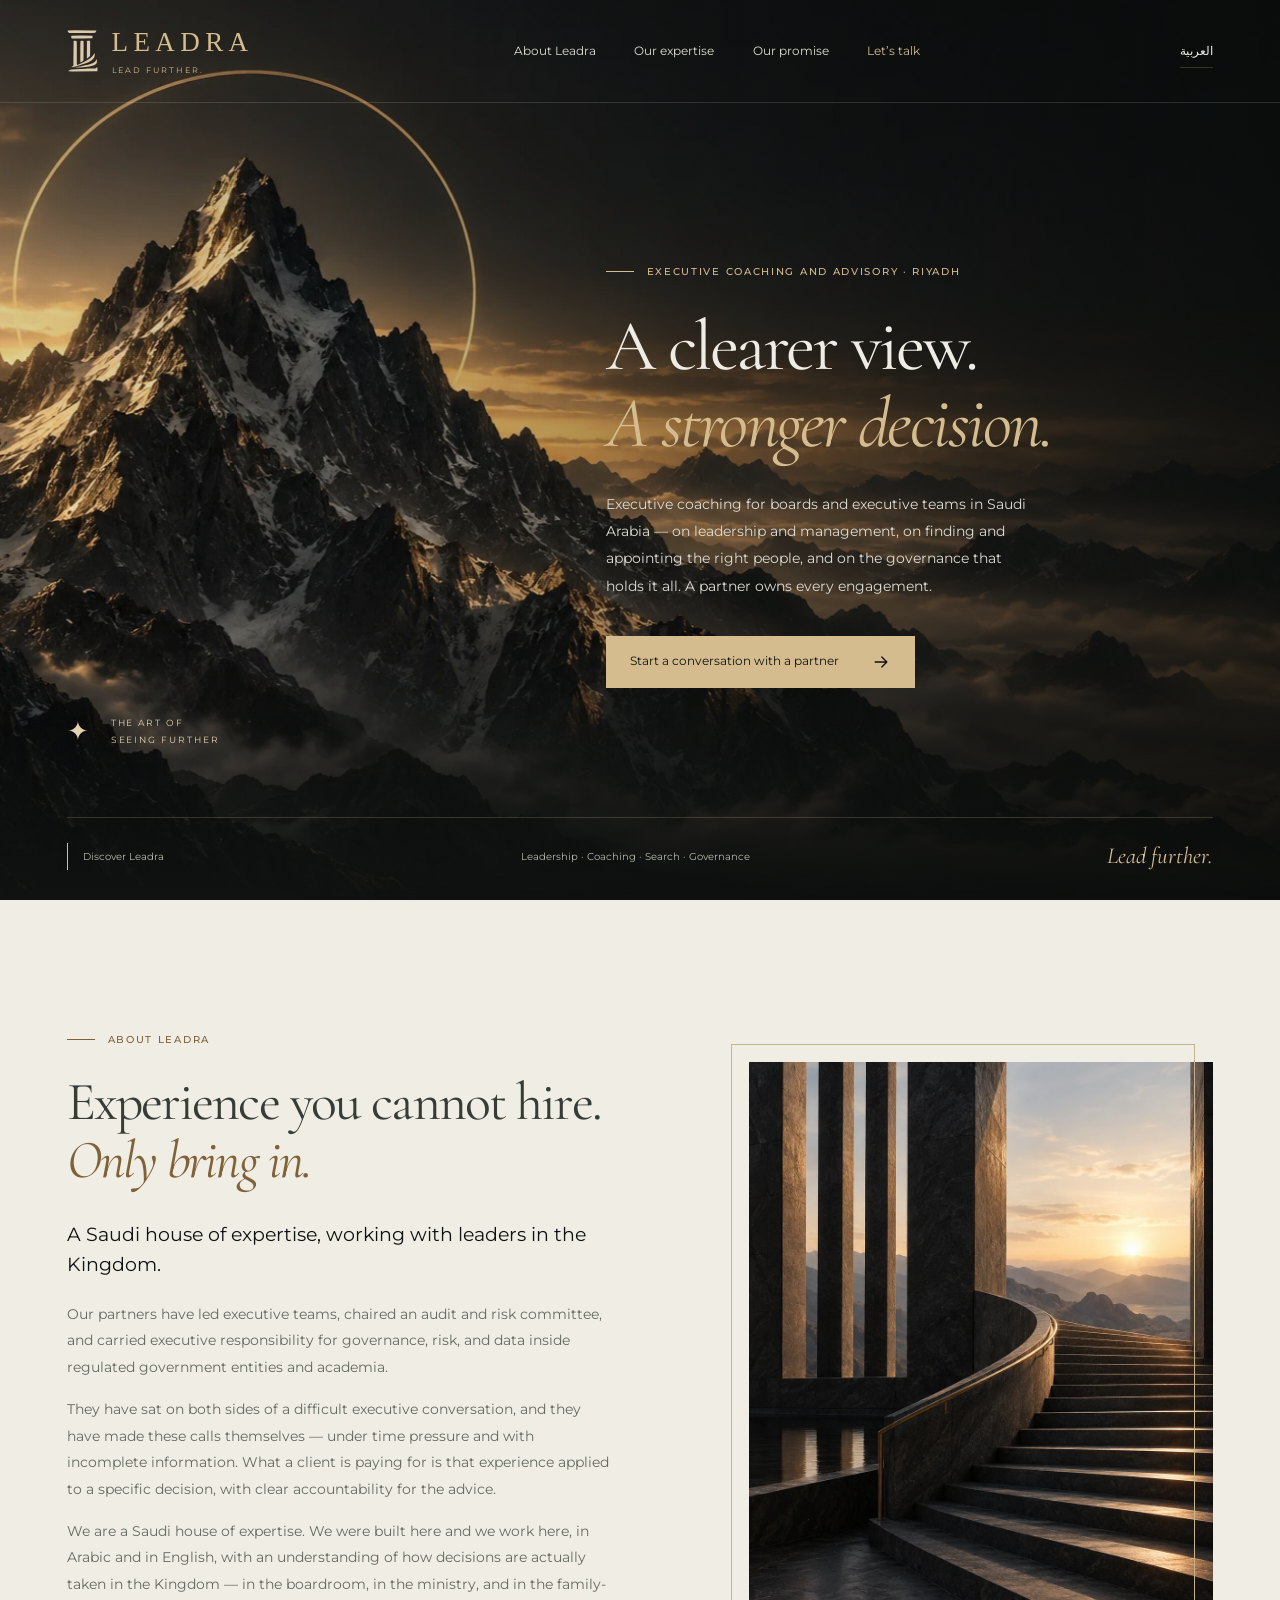
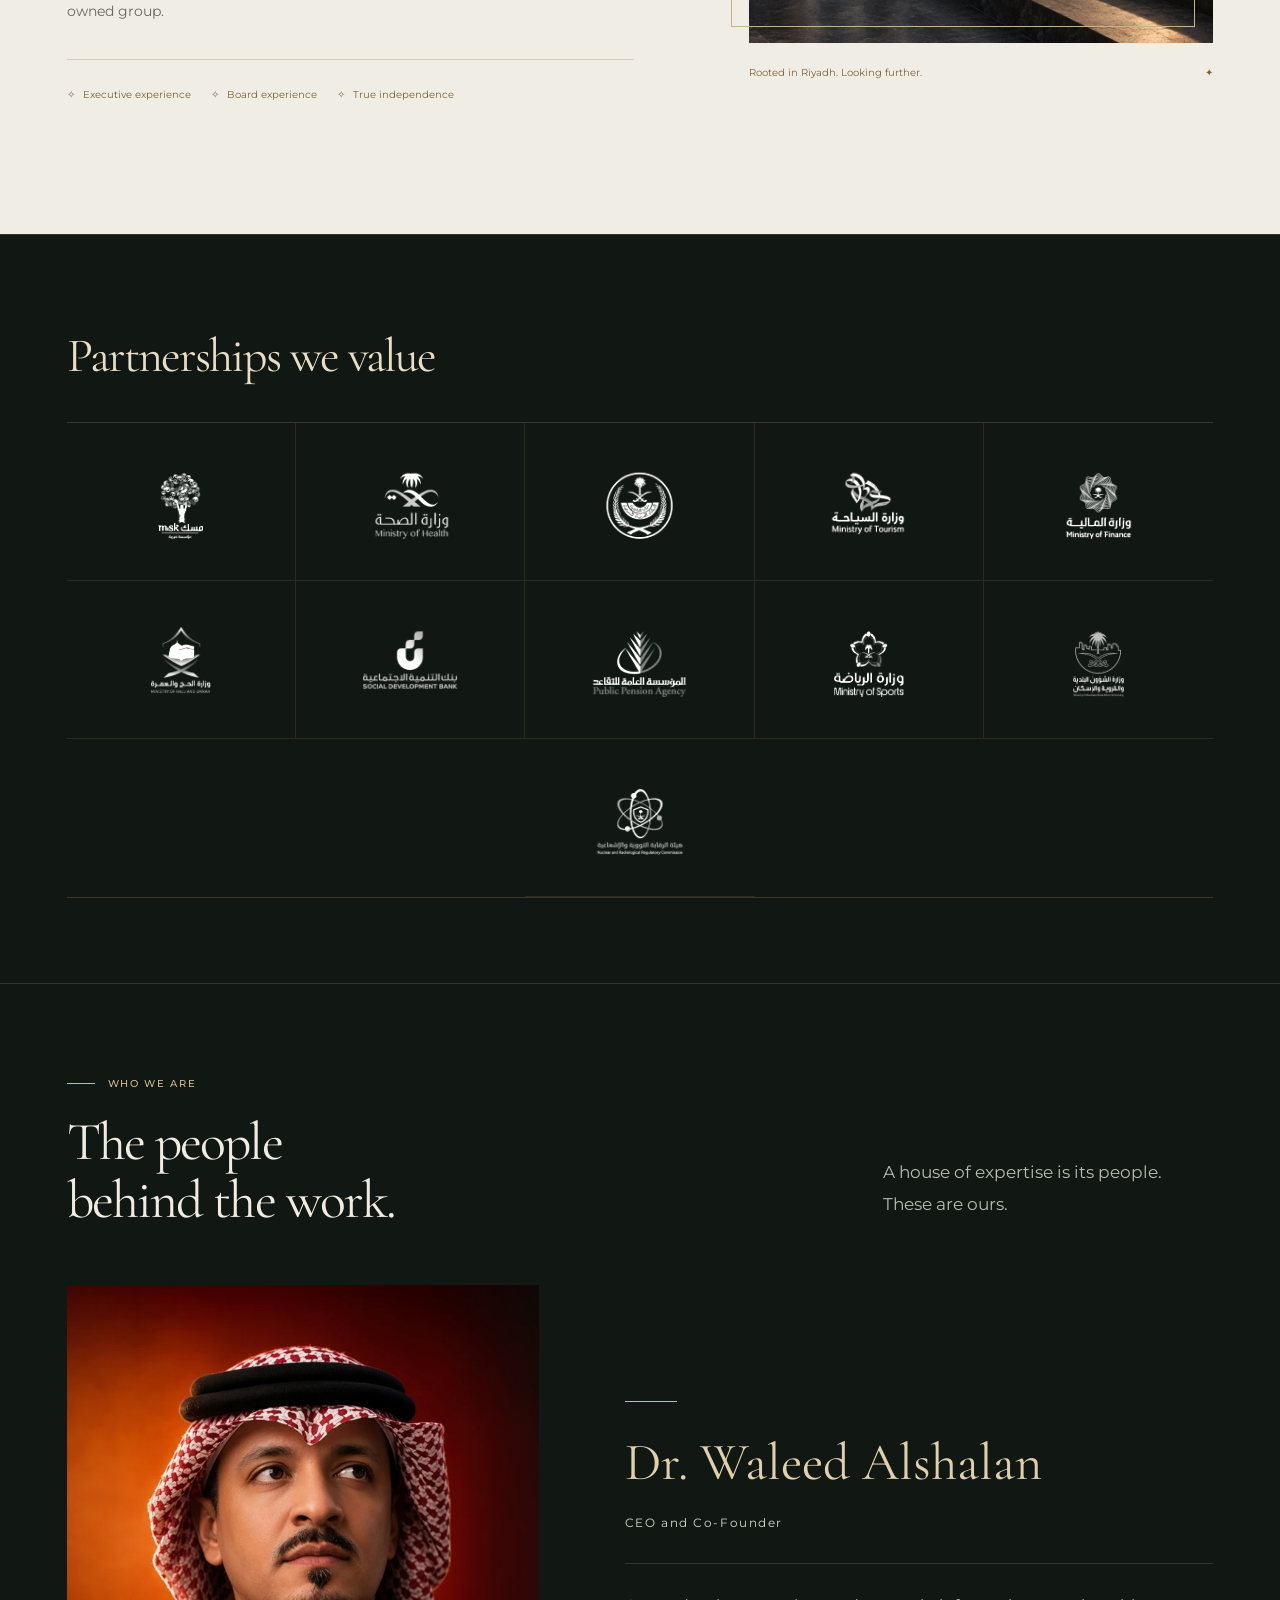
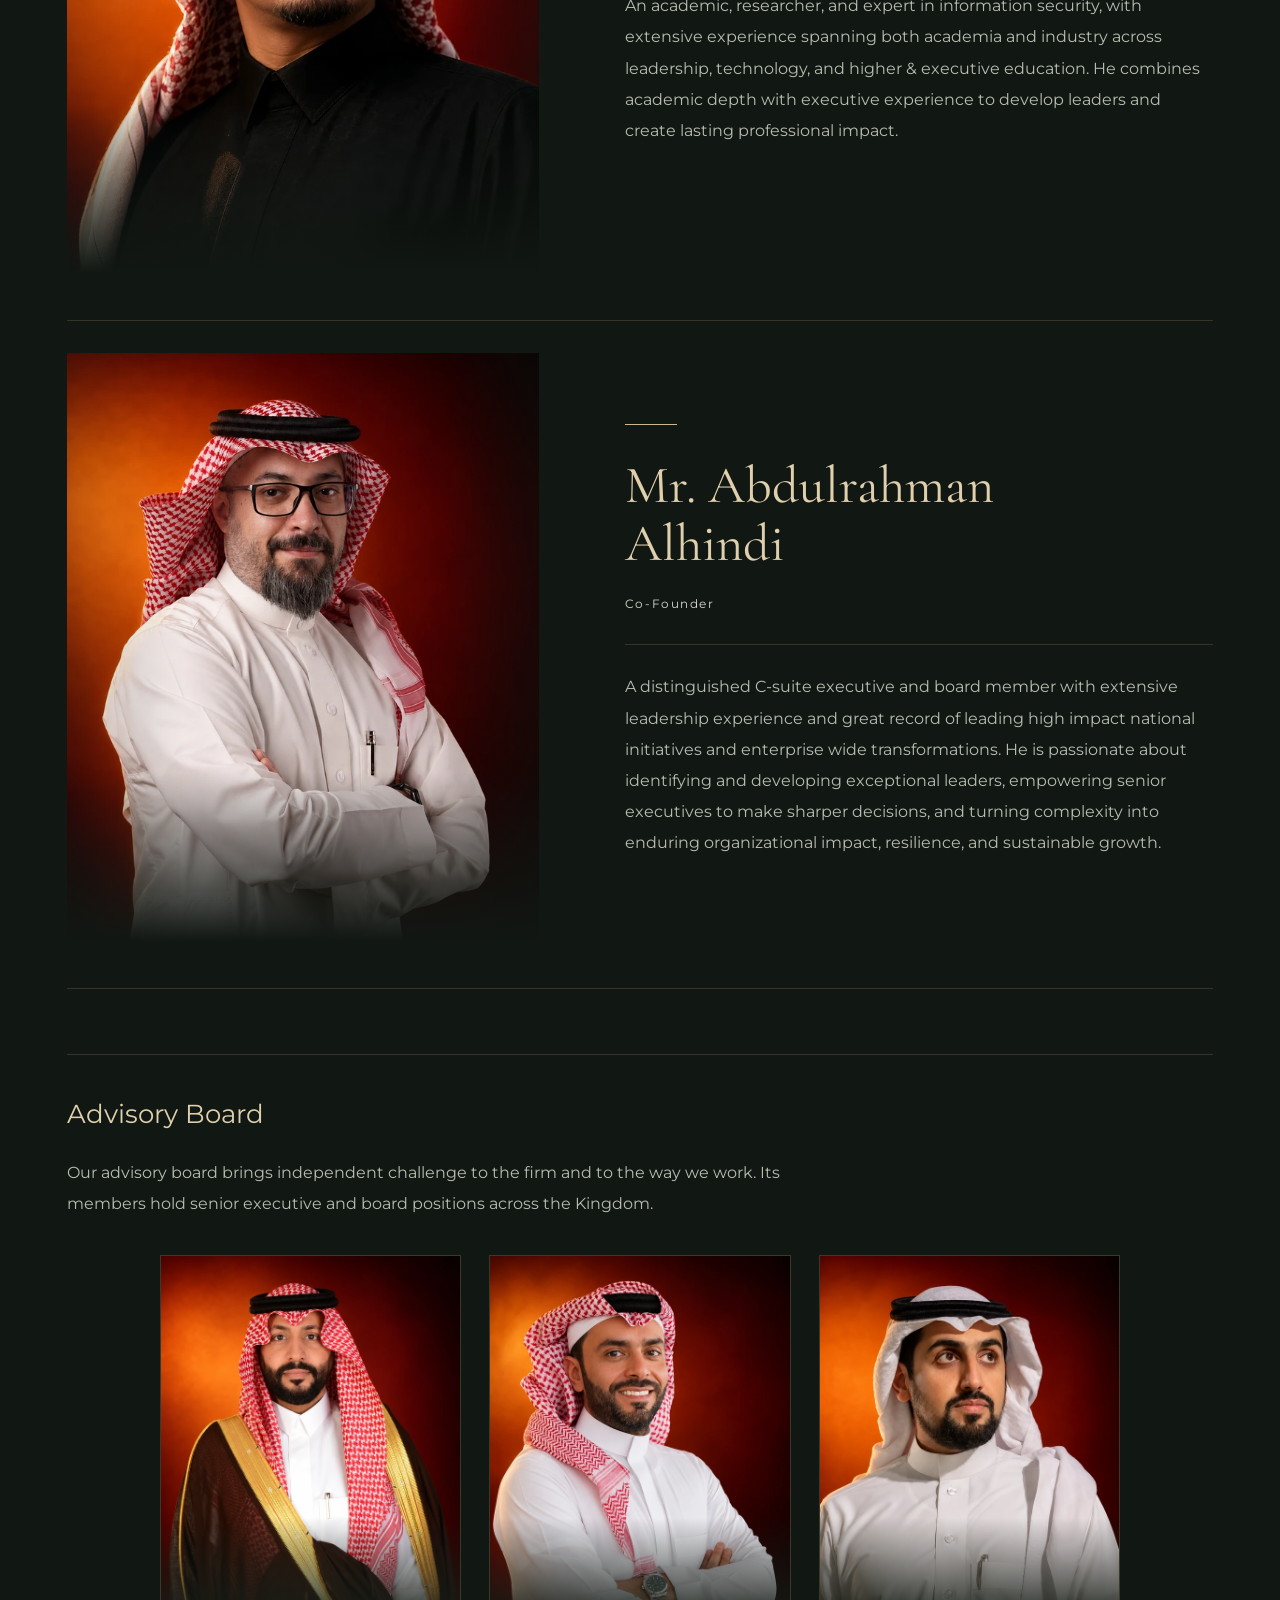
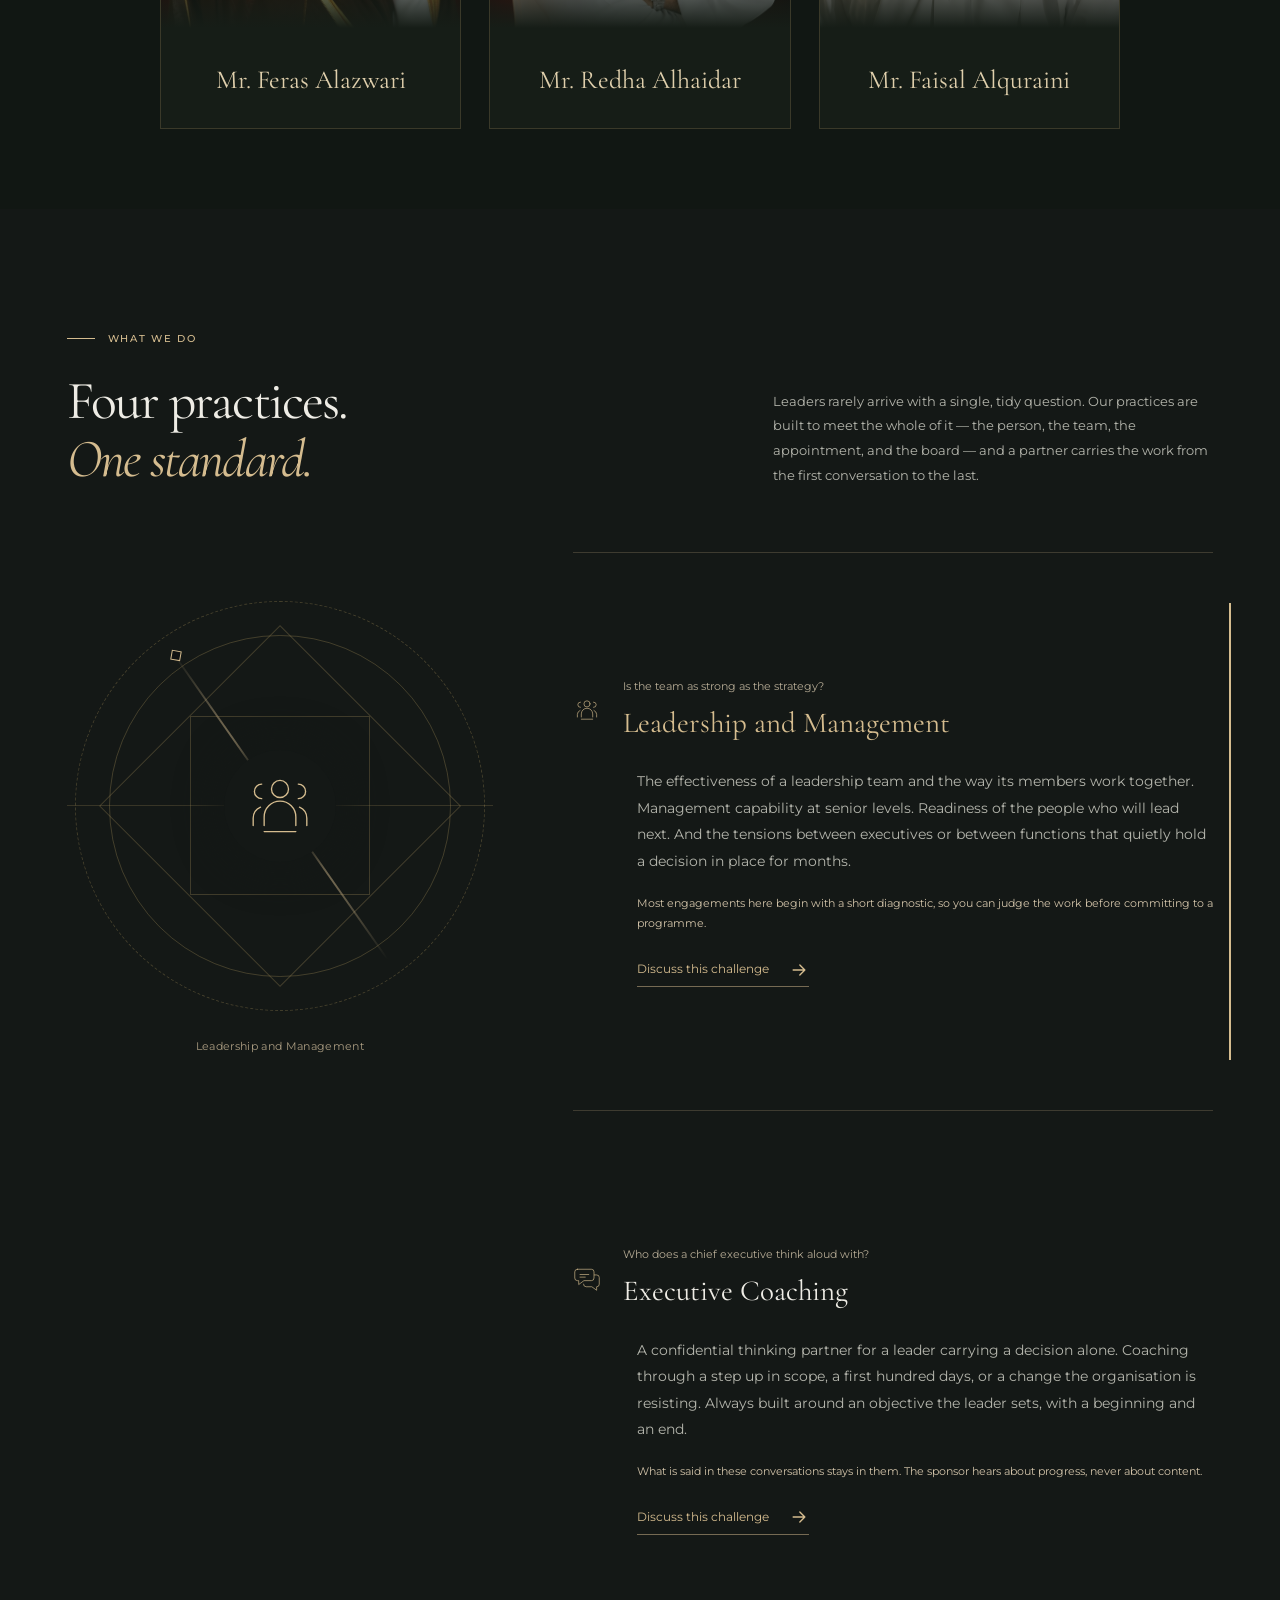
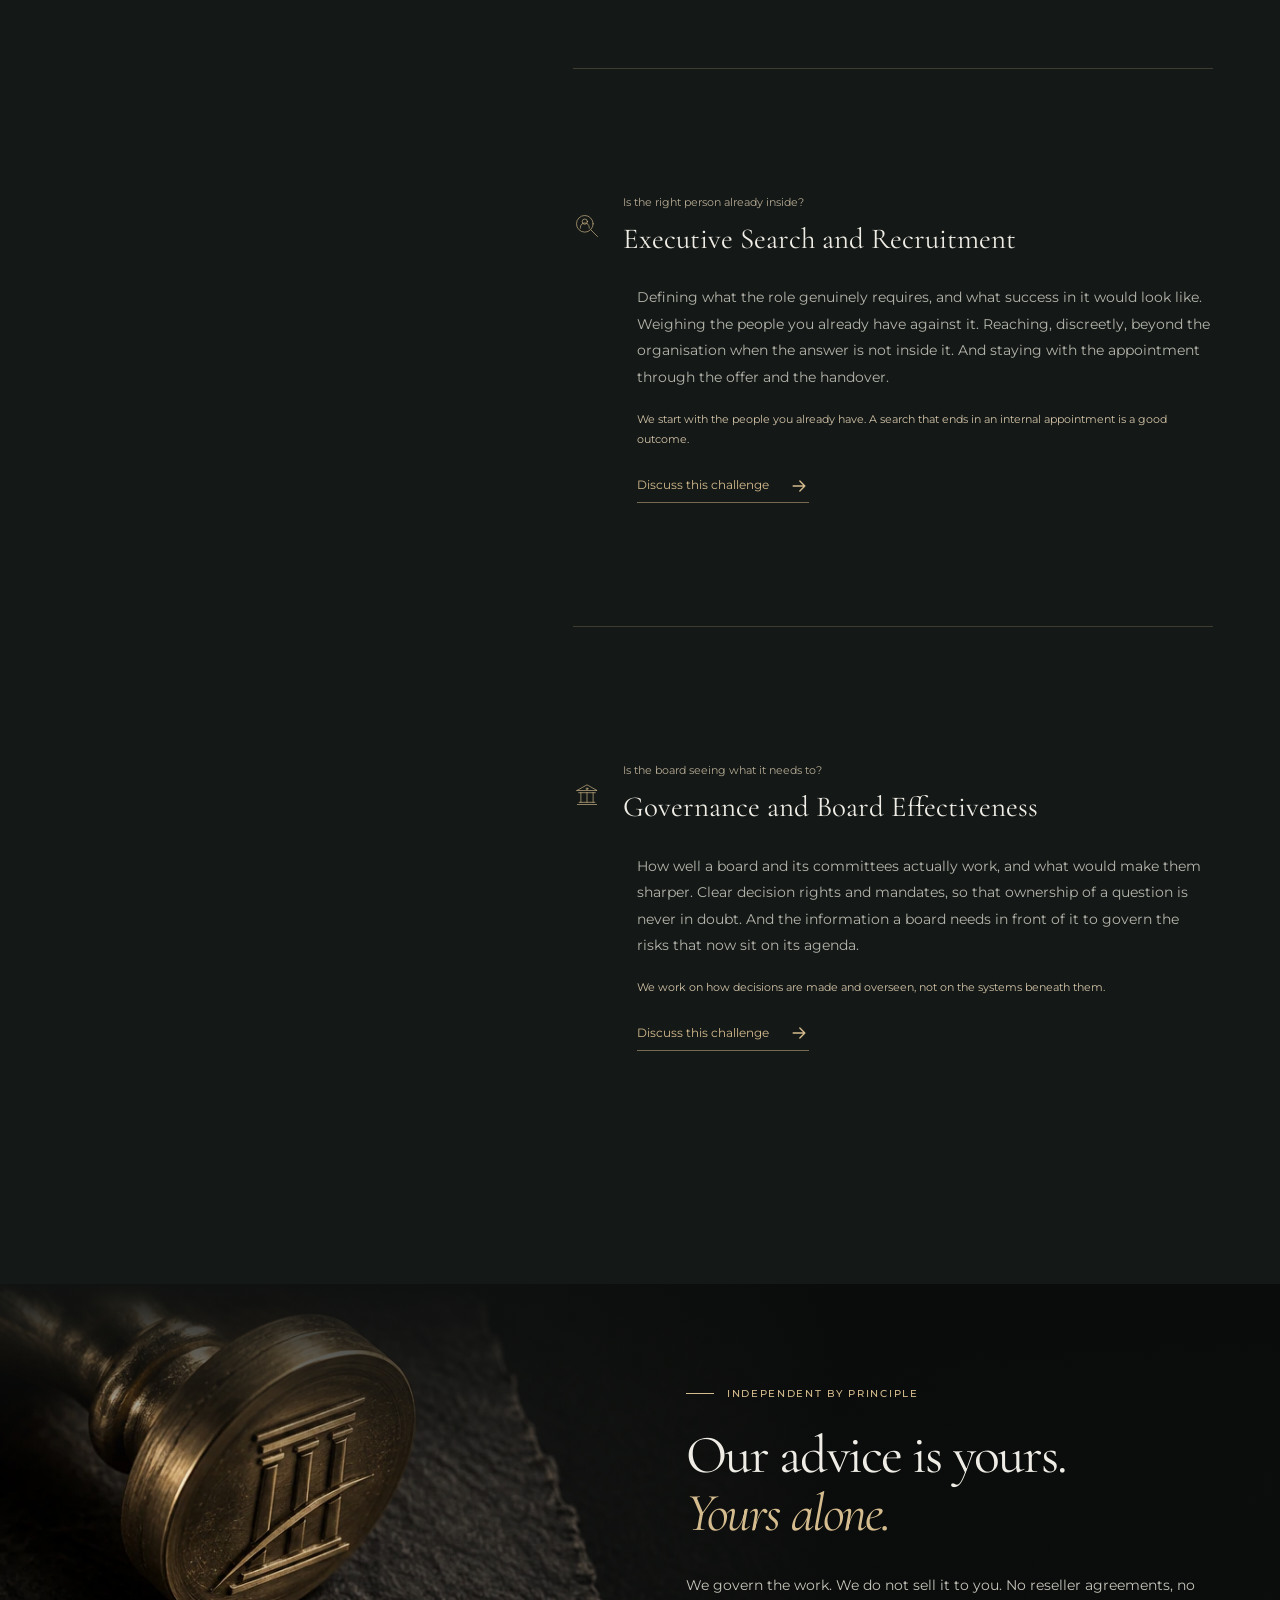
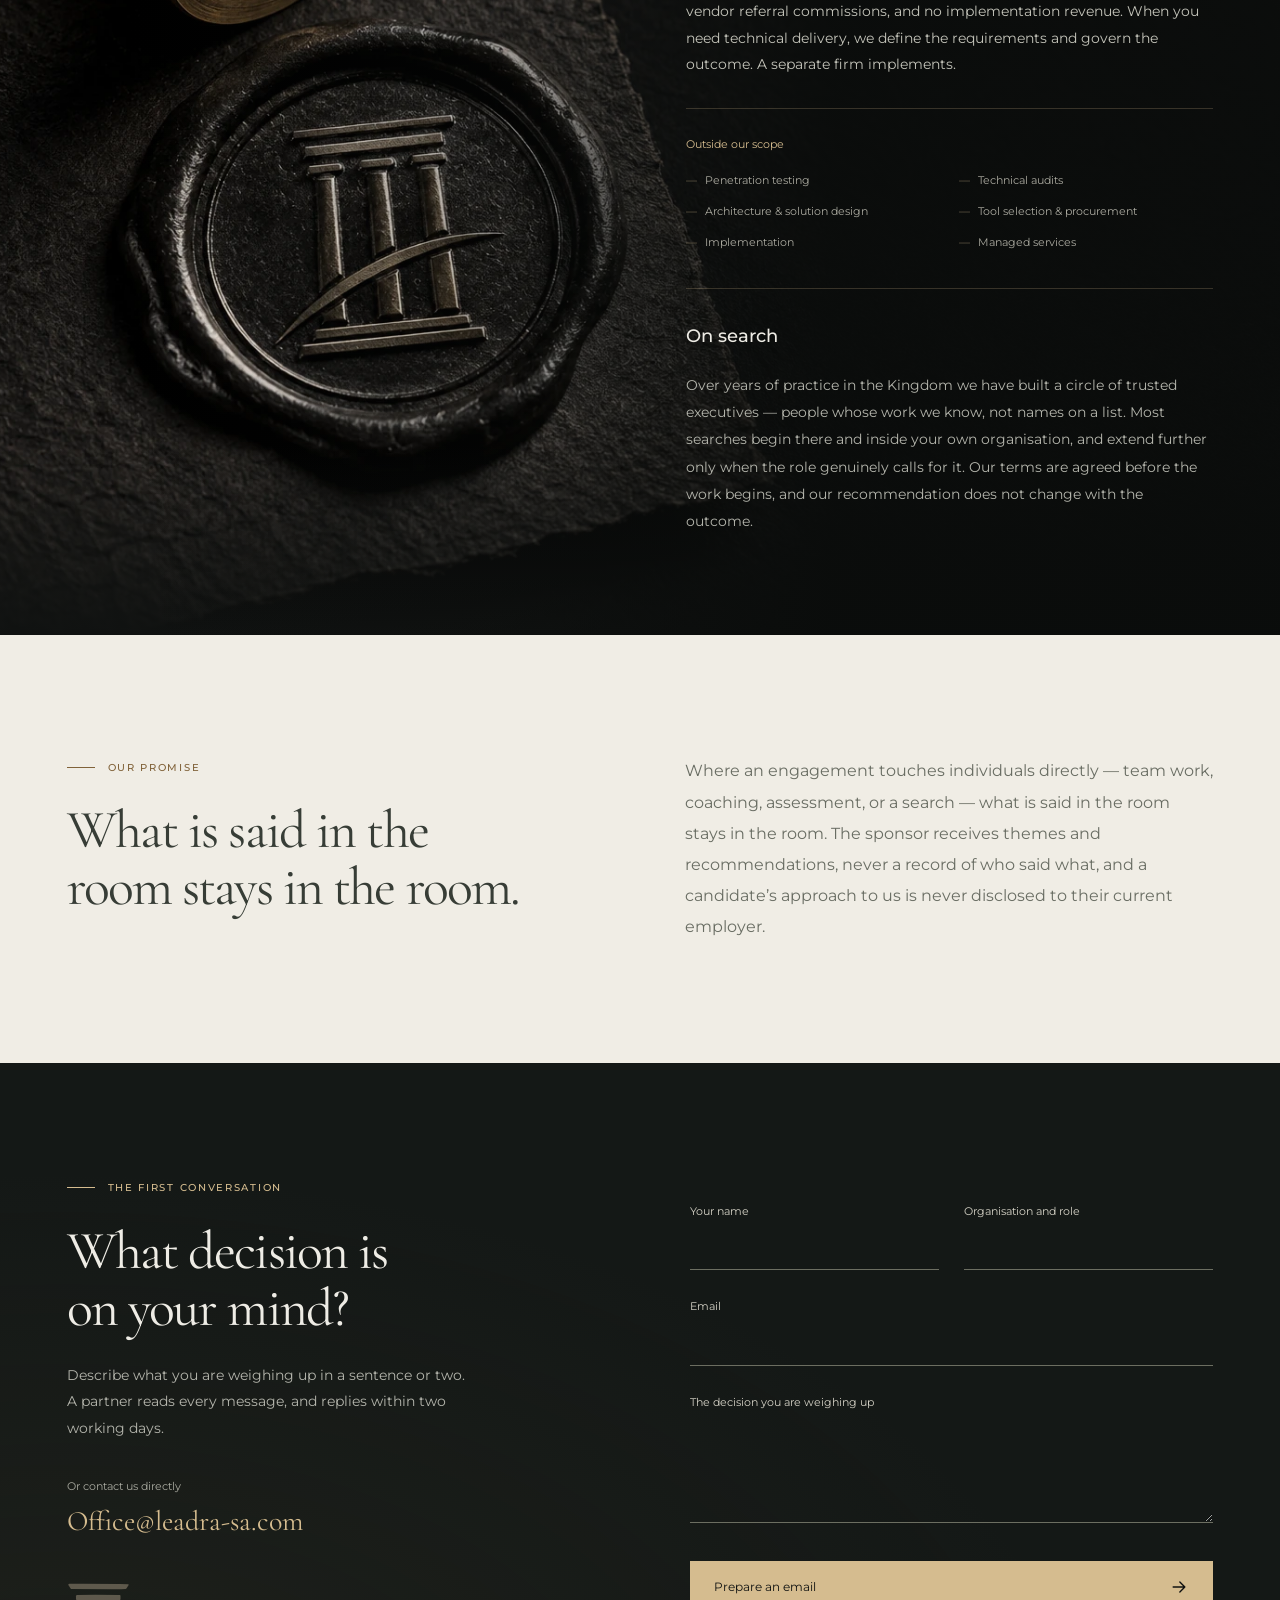
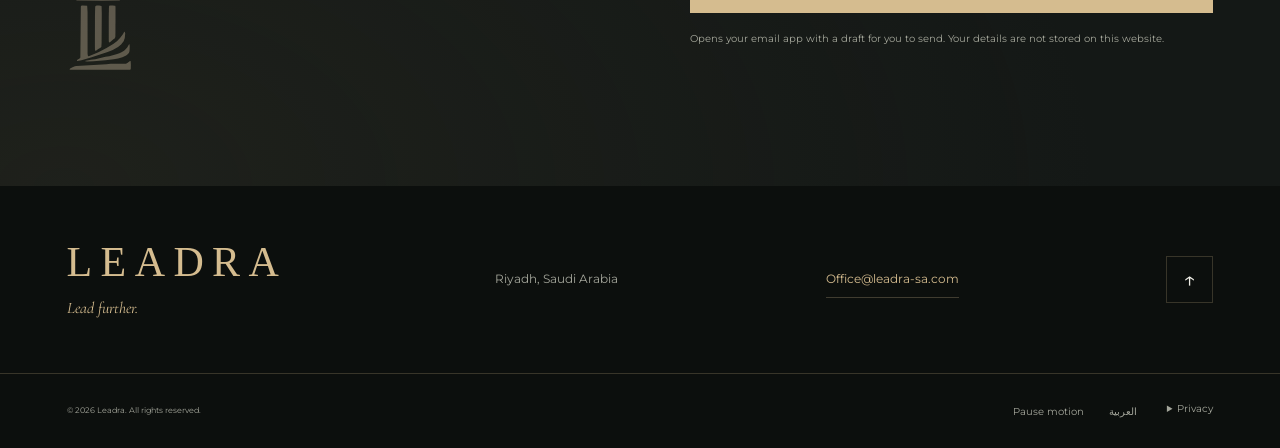
==== commit 9bc74b1f: "Add complete partner section in Arabic and English" ====
--- a/index.html
+++ b/index.html
@@ -1,11 +1,11 @@
 <!doctype html>
-<html lang="en" dir="ltr"><head><meta charset="utf-8"><meta name="viewport" content="width=device-width,initial-scale=1"><meta name="theme-color" content="#101211"><title>Leadra — Executive coaching, leadership, search, and governance | Riyadh</title><meta name="description" content="A Saudi house of expertise working with boards and executive teams on leadership and management, executive coaching, executive search, and board effectiveness."><link rel="icon" type="image/svg+xml" href="assets/favicon.svg?v=2"><link rel="icon" type="image/png" sizes="32x32" href="assets/icon-32.png"><link rel="apple-touch-icon" sizes="180x180" href="assets/icon-180.png"><link rel="canonical" href="https://leadra-sa.com/"><meta property="og:type" content="website"><meta property="og:site_name" content="LEADRA"><meta property="og:locale" content="en_US"><meta property="og:title" content="Leadra — Executive coaching, leadership, search, and governance | Riyadh"><meta property="og:description" content="A Saudi house of expertise working with boards and executive teams on leadership and management, executive coaching, executive search, and board effectiveness."><meta property="og:url" content="https://leadra-sa.com/"><meta property="og:image" content="https://leadra-sa.com/assets/leadra-social.png"><meta property="og:image:type" content="image/png"><meta property="og:image:width" content="1200"><meta property="og:image:height" content="630"><meta property="og:image:alt" content="LEADRA — gold logo on a dark background"><meta name="twitter:card" content="summary_large_image"><meta name="twitter:title" content="Leadra — Executive coaching, leadership, search, and governance | Riyadh"><meta name="twitter:description" content="A Saudi house of expertise working with boards and executive teams on leadership and management, executive coaching, executive search, and board effectiveness."><meta name="twitter:image" content="https://leadra-sa.com/assets/leadra-social.png"><link rel="alternate" hreflang="ar" href="index-ar.html"><link rel="alternate" hreflang="en" href="index.html"><link rel="preload" as="image" href="assets/editorial/summit.webp"><link rel="stylesheet" href="site.css?v=0bd4462b750d"><script src="site.js?v=f77f98cba923" defer></script></head>
+<html lang="en" dir="ltr"><head><meta charset="utf-8"><meta name="viewport" content="width=device-width,initial-scale=1"><meta name="theme-color" content="#101211"><title>Leadra — Executive coaching, leadership, search, and governance | Riyadh</title><meta name="description" content="A Saudi house of expertise working with boards and executive teams on leadership and management, executive coaching, executive search, and board effectiveness."><link rel="icon" type="image/svg+xml" href="assets/favicon.svg?v=2"><link rel="icon" type="image/png" sizes="32x32" href="assets/icon-32.png"><link rel="apple-touch-icon" sizes="180x180" href="assets/icon-180.png"><link rel="canonical" href="https://leadra-sa.com/"><meta property="og:type" content="website"><meta property="og:site_name" content="LEADRA"><meta property="og:locale" content="en_US"><meta property="og:title" content="Leadra — Executive coaching, leadership, search, and governance | Riyadh"><meta property="og:description" content="A Saudi house of expertise working with boards and executive teams on leadership and management, executive coaching, executive search, and board effectiveness."><meta property="og:url" content="https://leadra-sa.com/"><meta property="og:image" content="https://leadra-sa.com/assets/leadra-social.png"><meta property="og:image:type" content="image/png"><meta property="og:image:width" content="1200"><meta property="og:image:height" content="630"><meta property="og:image:alt" content="LEADRA — gold logo on a dark background"><meta name="twitter:card" content="summary_large_image"><meta name="twitter:title" content="Leadra — Executive coaching, leadership, search, and governance | Riyadh"><meta name="twitter:description" content="A Saudi house of expertise working with boards and executive teams on leadership and management, executive coaching, executive search, and board effectiveness."><meta name="twitter:image" content="https://leadra-sa.com/assets/leadra-social.png"><link rel="alternate" hreflang="ar" href="index-ar.html"><link rel="alternate" hreflang="en" href="index.html"><link rel="preload" as="image" href="assets/editorial/summit.webp"><link rel="stylesheet" href="site.css?v=0bd4462b750d"><script src="site.js?v=f77f98cba923" defer></script><link rel="stylesheet" href="partners.css?v=82e2acd4996d"></head>
 <body><a class="skip" href="#main">Skip to content</a><div class="reading-progress" aria-hidden="true"></div>
 <header class="header"><div class="header-inner"><a class="brand" href="index.html" aria-label="Leadra"><img src="assets/logo-champagne.svg" width="33" height="45" alt=""><span>LEADRA<small>LEAD FURTHER.</small></span></a><nav id="navigation" aria-label="Main navigation"><a href="#about">About Leadra</a><a href="#expertise">Our expertise</a><a href="#approach">Our promise</a><a href="#contact">Let’s talk</a></nav><div class="header-actions"><a class="language" href="index-ar.html" lang="ar">العربية</a><button class="menu-toggle" aria-expanded="false" aria-controls="navigation" aria-label="Menu"><span></span><span></span></button></div></div></header>
 <main id="main">
 <section class="hero" aria-labelledby="hero-title"><div class="hero-image" aria-hidden="true"></div><div class="hero-shade" aria-hidden="true"></div><div class="hero-inner"><div class="hero-copy"><p class="eyebrow entrance">Executive coaching and advisory · Riyadh</p><h1 id="hero-title" class="entrance">A clearer view. <br><em>A stronger decision.</em></h1><p class="hero-intro entrance">Executive coaching for boards and executive teams in Saudi Arabia — on leadership and management, on finding and appointing the right people, and on the governance that holds it all. A partner owns every engagement.</p><a class="button entrance" href="#contact">Start a conversation with a partner<span class="arrow" aria-hidden="true"><svg width="20" height="20" viewbox="0 0 24 24" fill="none" stroke="currentColor" stroke-width="1.65" stroke-linecap="round" stroke-linejoin="round" focusable="false" aria-hidden="true"><path d="M5 12h14m-6-6 6 6-6 6"></path></svg></span></a></div><div class="hero-caption" aria-hidden="true"><span class="star">✦</span><span>THE ART OF<br>SEEING FURTHER</span></div></div><div class="hero-bottom"><a href="#about" class="scroll-cue"><span class="scroll-line" aria-hidden="true"></span>Discover Leadra</a><span class="hero-foot">Leadership · Coaching · Search · Governance</span><span class="signature">Lead further.</span></div></section>
 <section class="about section-light" id="about"><div class="section-shell about-grid"><div class="about-copy"><p class="eyebrow reveal">About Leadra</p><h2 class="reveal">Experience you cannot hire. <br><em>Only bring in.</em></h2><p class="lead reveal">A Saudi house of expertise, working with leaders in the Kingdom.</p><p class="reveal">Our partners have led executive teams, chaired an audit and risk committee, and carried executive responsibility for governance, risk, and data inside regulated government entities and academia.</p><p class="reveal">They have sat on both sides of a difficult executive conversation, and they have made these calls themselves — under time pressure and with incomplete information. What a client is paying for is that experience applied to a specific decision, with clear accountability for the advice.</p><p class="reveal">We are a Saudi house of expertise. We were built here and we work here, in Arabic and in English, with an understanding of how decisions are actually taken in the Kingdom — in the boardroom, in the ministry, and in the family-owned group.</p><div class="expertise-tags reveal"><span>Executive experience</span><span>Board experience</span><span>True independence</span></div></div><figure class="architecture reveal"><div class="image-window"><img src="assets/editorial/perspective.webp" width="1024" height="1536" loading="lazy" alt="A curved stair between stone pillars opens onto a sunlit mountain horizon"></div><figcaption><span>Rooted in Riyadh. Looking further.</span><span aria-hidden="true">✦</span></figcaption></figure></div></section>
-<section id="people" class="people section-light" aria-labelledby="people-title"><div class="section-shell people-grid"><div class="people-heading"><p class="eyebrow reveal">Who we are</p><h2 id="people-title" class="reveal">The people behind the work.</h2><p class="lead reveal">A house of expertise is its people. These are ours.</p></div><div class="founder-cards reveal"><article class="person-card person-card--profile" aria-labelledby="waleed-name"><figure class="profile-portrait"><img src="assets/team/waleed-alshalan-960.webp" srcset="assets/team/waleed-alshalan-640.webp 640w, assets/team/waleed-alshalan-960.webp 960w, assets/team/waleed-alshalan-1440.webp 1440w" sizes="(max-width:600px) 90vw, (max-width:900px) 40vw, 42vw" width="2046" height="3074" loading="lazy" decoding="async" alt="Dr. Waleed Alshalan"></figure><div class="person-card-copy"><h3 class="person-card-name" id="waleed-name">Dr. Waleed Alshalan</h3><p class="person-card-role">CEO and Co-Founder</p><p class="person-card-bio">An academic, researcher, and expert in information security, with extensive experience spanning both academia and industry across leadership, technology, and higher &amp; executive education. He combines academic depth with executive experience to develop leaders and create lasting professional impact.</p></div></article><article class="person-card person-card--profile" aria-labelledby="alhindi-name"><figure class="profile-portrait"><img src="assets/team/abdulrahman-alhindi-960.webp" srcset="assets/team/abdulrahman-alhindi-640.webp 640w, assets/team/abdulrahman-alhindi-960.webp 960w, assets/team/abdulrahman-alhindi-1024.webp 1024w" sizes="(max-width:600px) 90vw, (max-width:900px) 40vw, 42vw" width="1024" height="1536" loading="lazy" decoding="async" alt="Mr. Abdulrahman Alhindi"></figure><div class="person-card-copy"><h3 class="person-card-name" id="alhindi-name">Mr. Abdulrahman Alhindi</h3><p class="person-card-role">Co-Founder</p><p class="person-card-bio">A distinguished C-suite executive and board member with extensive leadership experience and great record of leading high impact national initiatives and enterprise wide transformations. He is passionate about identifying and developing exceptional leaders, empowering senior executives to make sharper decisions, and turning complexity into enduring organizational impact, resilience, and sustainable growth.</p></div></article></div><div class="advisory-copy reveal"><h3>Advisory Board</h3><p>Our advisory board brings independent challenge to the firm and to the way we work. Its members hold senior executive and board positions across the Kingdom.</p><div class="advisory-cards"><article class="person-card person-card--profile" aria-labelledby="feras-name"><figure class="profile-portrait"><img src="assets/team/feras-alazwari-960.webp" srcset="assets/team/feras-alazwari-640.webp 640w, assets/team/feras-alazwari-960.webp 960w, assets/team/feras-alazwari-1024.webp 1024w" sizes="(max-width:600px) 90vw, (max-width:900px) 40vw, 42vw" width="1024" height="1536" loading="lazy" decoding="async" alt="Mr. Feras Alazwari"></figure><div class="person-card-copy"><h3 class="person-card-name" id="feras-name">Mr. Feras Alazwari</h3></div></article><article class="person-card person-card--profile" aria-labelledby="redha-alhaidar-name"><figure class="profile-portrait"><img src="assets/team/redha-alhaidar-960.webp" srcset="assets/team/redha-alhaidar-640.webp 640w, assets/team/redha-alhaidar-960.webp 960w, assets/team/redha-alhaidar-1024.webp 1024w" sizes="(max-width:600px) 85vw, 300px" width="1024" height="1536" loading="lazy" decoding="async" alt="Mr. Redha Alhaidar"></figure><div class="person-card-copy"><h3 class="person-card-name" id="redha-alhaidar-name">Mr. Redha Alhaidar</h3></div></article><article class="person-card person-card--profile" aria-labelledby="faisal-alquraini-name"><figure class="profile-portrait"><img src="assets/team/faisal-alquraini-960.webp" srcset="assets/team/faisal-alquraini-640.webp 640w, assets/team/faisal-alquraini-960.webp 960w, assets/team/faisal-alquraini-1024.webp 1024w" sizes="(max-width:600px) 85vw, 300px" width="1024" height="1536" loading="lazy" decoding="async" alt="Mr. Faisal Alquraini"></figure><div class="person-card-copy"><h3 class="person-card-name" id="faisal-alquraini-name">Mr. Faisal Alquraini</h3></div></article></div></div></div></section><section class="expertise" id="expertise"><div class="section-shell"><div class="section-heading"><div><p class="eyebrow reveal">What we do</p><h2 class="reveal">Four practices. <br><em>One standard.</em></h2></div><p class="section-intro reveal">Leaders rarely arrive with a single, tidy question. Our practices are built to meet the whole of it — the person, the team, the appointment, and the board — and a partner carries the work from the first conversation to the last.</p></div><div class="expertise-grid"><div class="compass-art" data-active="0" aria-hidden="true"><div class="compass-orbit orbit-outer"></div><div class="compass-orbit orbit-inner"></div><div class="compass-cross"></div><div class="compass-needle"></div><div class="compass-core"><span class="compass-glyph glyph-0"><svg width="24" height="24" viewbox="0 0 64 64" fill="none" stroke="currentColor" stroke-width="1.5" stroke-linecap="round" stroke-linejoin="round" aria-hidden="true"><circle cx="32" cy="18" r="7"></circle><path d="M19 48v-7a13 13 0 0 1 26 0v7M10 48v-6a10 10 0 0 1 6-9m38 15v-6a10 10 0 0 0-6-9"></path><path d="M17 14a6 6 0 0 0 0 12m30-12a6 6 0 0 1 0 12M19 53h26"></path></svg></span><span class="compass-glyph glyph-1"><svg width="24" height="24" viewbox="0 0 64 64" fill="none" stroke="currentColor" stroke-width="1.5" stroke-linecap="round" stroke-linejoin="round" aria-hidden="true"><path d="M10 12h32a6 6 0 0 1 6 6v14a6 6 0 0 1-6 6H25l-12 9V38h-3a6 6 0 0 1-6-6V18a6 6 0 0 1 6-6Z"></path><path d="M49 25h5a6 6 0 0 1 6 6v15a6 6 0 0 1-6 6v8l-11-8H30a6 6 0 0 1-6-6M16 24h20M16 30h12"></path></svg></span><span class="compass-glyph glyph-2"><svg width="24" height="24" viewbox="0 0 64 64" fill="none" stroke="currentColor" stroke-width="1.5" stroke-linecap="round" stroke-linejoin="round" aria-hidden="true"><circle cx="27" cy="27" r="19"></circle><path d="m41 41 15 15"></path><circle cx="27" cy="22" r="6"></circle><path d="M17 37v-2a10 10 0 0 1 20 0v2"></path></svg></span><span class="compass-glyph glyph-3"><svg width="24" height="24" viewbox="0 0 64 64" fill="none" stroke="currentColor" stroke-width="1.5" stroke-linecap="round" stroke-linejoin="round" aria-hidden="true"><path d="M9 24 32 11l23 13H9Z"></path><path d="M13 29h38M14 51h36M10 56h44M18 29v22m14-22v22m14-22v22"></path><circle cx="32" cy="20" r="2"></circle></svg></span></div><div class="compass-caption"><span class="compass-label label-0">Leadership and Management</span><span class="compass-label label-1">Executive Coaching</span><span class="compass-label label-2">Executive Search and Recruitment</span><span class="compass-label label-3">Governance and Board Effectiveness</span></div></div><div class="practices"><article class="practice" id="practice-0" aria-labelledby="practice-title-0"><div class="practice-heading"><span class="practice-icon" aria-hidden="true"><svg width="24" height="24" viewbox="0 0 64 64" fill="none" stroke="currentColor" stroke-width="1.5" stroke-linecap="round" stroke-linejoin="round" aria-hidden="true"><circle cx="32" cy="18" r="7"></circle><path d="M19 48v-7a13 13 0 0 1 26 0v7M10 48v-6a10 10 0 0 1 6-9m38 15v-6a10 10 0 0 0-6-9"></path><path d="M17 14a6 6 0 0 0 0 12m30-12a6 6 0 0 1 0 12M19 53h26"></path></svg></span><div><p class="practice-question">Is the team as strong as the strategy?</p><h3 id="practice-title-0">Leadership and Management</h3></div></div><div class="practice-content"><p>The effectiveness of a leadership team and the way its members work together. Management capability at senior levels. Readiness of the people who will lead next. And the tensions between executives or between functions that quietly hold a decision in place for months.</p><p class="who">Most engagements here begin with a short diagnostic, so you can judge the work before committing to a programme.</p><a class="text-link" href="#contact">Discuss this challenge <span class="arrow" aria-hidden="true"><svg width="20" height="20" viewbox="0 0 24 24" fill="none" stroke="currentColor" stroke-width="1.65" stroke-linecap="round" stroke-linejoin="round" focusable="false" aria-hidden="true"><path d="M5 12h14m-6-6 6 6-6 6"></path></svg></span></a></div></article><article class="practice" id="practice-1" aria-labelledby="practice-title-1"><div class="practice-heading"><span class="practice-icon" aria-hidden="true"><svg width="24" height="24" viewbox="0 0 64 64" fill="none" stroke="currentColor" stroke-width="1.5" stroke-linecap="round" stroke-linejoin="round" aria-hidden="true"><path d="M10 12h32a6 6 0 0 1 6 6v14a6 6 0 0 1-6 6H25l-12 9V38h-3a6 6 0 0 1-6-6V18a6 6 0 0 1 6-6Z"></path><path d="M49 25h5a6 6 0 0 1 6 6v15a6 6 0 0 1-6 6v8l-11-8H30a6 6 0 0 1-6-6M16 24h20M16 30h12"></path></svg></span><div><p class="practice-question">Who does a chief executive think aloud with?</p><h3 id="practice-title-1">Executive Coaching</h3></div></div><div class="practice-content"><p>A confidential thinking partner for a leader carrying a decision alone. Coaching through a step up in scope, a first hundred days, or a change the organisation is resisting. Always built around an objective the leader sets, with a beginning and an end.</p><p class="who">What is said in these conversations stays in them. The sponsor hears about progress, never about content.</p><a class="text-link" href="#contact">Discuss this challenge <span class="arrow" aria-hidden="true"><svg width="20" height="20" viewbox="0 0 24 24" fill="none" stroke="currentColor" stroke-width="1.65" stroke-linecap="round" stroke-linejoin="round" focusable="false" aria-hidden="true"><path d="M5 12h14m-6-6 6 6-6 6"></path></svg></span></a></div></article><article class="practice" id="practice-2" aria-labelledby="practice-title-2"><div class="practice-heading"><span class="practice-icon" aria-hidden="true"><svg width="24" height="24" viewbox="0 0 64 64" fill="none" stroke="currentColor" stroke-width="1.5" stroke-linecap="round" stroke-linejoin="round" aria-hidden="true"><circle cx="27" cy="27" r="19"></circle><path d="m41 41 15 15"></path><circle cx="27" cy="22" r="6"></circle><path d="M17 37v-2a10 10 0 0 1 20 0v2"></path></svg></span><div><p class="practice-question">Is the right person already inside?</p><h3 id="practice-title-2">Executive Search and Recruitment</h3></div></div><div class="practice-content"><p>Defining what the role genuinely requires, and what success in it would look like. Weighing the people you already have against it. Reaching, discreetly, beyond the organisation when the answer is not inside it. And staying with the appointment through the offer and the handover.</p><p class="who">We start with the people you already have. A search that ends in an internal appointment is a good outcome.</p><a class="text-link" href="#contact">Discuss this challenge <span class="arrow" aria-hidden="true"><svg width="20" height="20" viewbox="0 0 24 24" fill="none" stroke="currentColor" stroke-width="1.65" stroke-linecap="round" stroke-linejoin="round" focusable="false" aria-hidden="true"><path d="M5 12h14m-6-6 6 6-6 6"></path></svg></span></a></div></article><article class="practice" id="practice-3" aria-labelledby="practice-title-3"><div class="practice-heading"><span class="practice-icon" aria-hidden="true"><svg width="24" height="24" viewbox="0 0 64 64" fill="none" stroke="currentColor" stroke-width="1.5" stroke-linecap="round" stroke-linejoin="round" aria-hidden="true"><path d="M9 24 32 11l23 13H9Z"></path><path d="M13 29h38M14 51h36M10 56h44M18 29v22m14-22v22m14-22v22"></path><circle cx="32" cy="20" r="2"></circle></svg></span><div><p class="practice-question">Is the board seeing what it needs to?</p><h3 id="practice-title-3">Governance and Board Effectiveness</h3></div></div><div class="practice-content"><p>How well a board and its committees actually work, and what would make them sharper. Clear decision rights and mandates, so that ownership of a question is never in doubt. And the information a board needs in front of it to govern the risks that now sit on its agenda.</p><p class="who">We work on how decisions are made and overseen, not on the systems beneath them.</p><a class="text-link" href="#contact">Discuss this challenge <span class="arrow" aria-hidden="true"><svg width="20" height="20" viewbox="0 0 24 24" fill="none" stroke="currentColor" stroke-width="1.65" stroke-linecap="round" stroke-linejoin="round" focusable="false" aria-hidden="true"><path d="M5 12h14m-6-6 6 6-6 6"></path></svg></span></a></div></article></div></div></div></section>
+<section id="partners" class="partners-sample" aria-labelledby="partners-title"><div class="section-shell"><div class="partners-heading"><h2 id="partners-title">Partnerships we value</h2></div><div class="partners-grid"><div class="partner-mark"><img src="assets/partners/Frame-92-2-1.png" alt="Misk Foundation" width="220" height="130" loading="lazy" decoding="async"></div><div class="partner-mark"><img src="assets/partners/Frame-91-3.png" alt="Ministry of Health" width="220" height="130" loading="lazy" decoding="async"></div><div class="partner-mark"><img src="assets/partners/Frame-89-3.png" alt="Ministry of Interior" width="220" height="130" loading="lazy" decoding="async"></div><div class="partner-mark"><img src="assets/partners/Frame-90-3.png" alt="Ministry of Tourism" width="220" height="130" loading="lazy" decoding="async"></div><div class="partner-mark"><img src="assets/partners/Frame-84-2-1.png" alt="Ministry of Finance" width="220" height="130" loading="lazy" decoding="async"></div><div class="partner-mark"><img src="assets/partners/Frame-83-2-1.png" alt="Ministry of Hajj and Umrah" width="220" height="130" loading="lazy" decoding="async"></div><div class="partner-mark"><img src="assets/partners/Frame-92-1-1.png" alt="Social Development Bank" width="220" height="130" loading="lazy" decoding="async"></div><div class="partner-mark"><img src="assets/partners/Frame-91-1-1.png" alt="Public Pension Agency" width="220" height="130" loading="lazy" decoding="async"></div><div class="partner-mark"><img src="assets/partners/Frame-90-1-1.png" alt="Ministry of Sport" width="220" height="130" loading="lazy" decoding="async"></div><div class="partner-mark"><img src="assets/partners/Frame-84-1-1.png" alt="Ministry of Municipal and Rural Affairs and Housing" width="220" height="130" loading="lazy" decoding="async"></div><div class="partner-mark"><img src="assets/partners/Frame-83-1-1.png" alt="Nuclear and Radiological Regulatory Commission" width="220" height="130" loading="lazy" decoding="async"></div></div></div></section><section id="people" class="people section-light" aria-labelledby="people-title"><div class="section-shell people-grid"><div class="people-heading"><p class="eyebrow reveal">Who we are</p><h2 id="people-title" class="reveal">The people behind the work.</h2><p class="lead reveal">A house of expertise is its people. These are ours.</p></div><div class="founder-cards reveal"><article class="person-card person-card--profile" aria-labelledby="waleed-name"><figure class="profile-portrait"><img src="assets/team/waleed-alshalan-960.webp" srcset="assets/team/waleed-alshalan-640.webp 640w, assets/team/waleed-alshalan-960.webp 960w, assets/team/waleed-alshalan-1440.webp 1440w" sizes="(max-width:600px) 90vw, (max-width:900px) 40vw, 42vw" width="2046" height="3074" loading="lazy" decoding="async" alt="Dr. Waleed Alshalan"></figure><div class="person-card-copy"><h3 class="person-card-name" id="waleed-name">Dr. Waleed Alshalan</h3><p class="person-card-role">CEO and Co-Founder</p><p class="person-card-bio">An academic, researcher, and expert in information security, with extensive experience spanning both academia and industry across leadership, technology, and higher &amp; executive education. He combines academic depth with executive experience to develop leaders and create lasting professional impact.</p></div></article><article class="person-card person-card--profile" aria-labelledby="alhindi-name"><figure class="profile-portrait"><img src="assets/team/abdulrahman-alhindi-960.webp" srcset="assets/team/abdulrahman-alhindi-640.webp 640w, assets/team/abdulrahman-alhindi-960.webp 960w, assets/team/abdulrahman-alhindi-1024.webp 1024w" sizes="(max-width:600px) 90vw, (max-width:900px) 40vw, 42vw" width="1024" height="1536" loading="lazy" decoding="async" alt="Mr. Abdulrahman Alhindi"></figure><div class="person-card-copy"><h3 class="person-card-name" id="alhindi-name">Mr. Abdulrahman Alhindi</h3><p class="person-card-role">Co-Founder</p><p class="person-card-bio">A distinguished C-suite executive and board member with extensive leadership experience and great record of leading high impact national initiatives and enterprise wide transformations. He is passionate about identifying and developing exceptional leaders, empowering senior executives to make sharper decisions, and turning complexity into enduring organizational impact, resilience, and sustainable growth.</p></div></article></div><div class="advisory-copy reveal"><h3>Advisory Board</h3><p>Our advisory board brings independent challenge to the firm and to the way we work. Its members hold senior executive and board positions across the Kingdom.</p><div class="advisory-cards"><article class="person-card person-card--profile" aria-labelledby="feras-name"><figure class="profile-portrait"><img src="assets/team/feras-alazwari-960.webp" srcset="assets/team/feras-alazwari-640.webp 640w, assets/team/feras-alazwari-960.webp 960w, assets/team/feras-alazwari-1024.webp 1024w" sizes="(max-width:600px) 90vw, (max-width:900px) 40vw, 42vw" width="1024" height="1536" loading="lazy" decoding="async" alt="Mr. Feras Alazwari"></figure><div class="person-card-copy"><h3 class="person-card-name" id="feras-name">Mr. Feras Alazwari</h3></div></article><article class="person-card person-card--profile" aria-labelledby="redha-alhaidar-name"><figure class="profile-portrait"><img src="assets/team/redha-alhaidar-960.webp" srcset="assets/team/redha-alhaidar-640.webp 640w, assets/team/redha-alhaidar-960.webp 960w, assets/team/redha-alhaidar-1024.webp 1024w" sizes="(max-width:600px) 85vw, 300px" width="1024" height="1536" loading="lazy" decoding="async" alt="Mr. Redha Alhaidar"></figure><div class="person-card-copy"><h3 class="person-card-name" id="redha-alhaidar-name">Mr. Redha Alhaidar</h3></div></article><article class="person-card person-card--profile" aria-labelledby="faisal-alquraini-name"><figure class="profile-portrait"><img src="assets/team/faisal-alquraini-960.webp" srcset="assets/team/faisal-alquraini-640.webp 640w, assets/team/faisal-alquraini-960.webp 960w, assets/team/faisal-alquraini-1024.webp 1024w" sizes="(max-width:600px) 85vw, 300px" width="1024" height="1536" loading="lazy" decoding="async" alt="Mr. Faisal Alquraini"></figure><div class="person-card-copy"><h3 class="person-card-name" id="faisal-alquraini-name">Mr. Faisal Alquraini</h3></div></article></div></div></div></section><section class="expertise" id="expertise"><div class="section-shell"><div class="section-heading"><div><p class="eyebrow reveal">What we do</p><h2 class="reveal">Four practices. <br><em>One standard.</em></h2></div><p class="section-intro reveal">Leaders rarely arrive with a single, tidy question. Our practices are built to meet the whole of it — the person, the team, the appointment, and the board — and a partner carries the work from the first conversation to the last.</p></div><div class="expertise-grid"><div class="compass-art" data-active="0" aria-hidden="true"><div class="compass-orbit orbit-outer"></div><div class="compass-orbit orbit-inner"></div><div class="compass-cross"></div><div class="compass-needle"></div><div class="compass-core"><span class="compass-glyph glyph-0"><svg width="24" height="24" viewbox="0 0 64 64" fill="none" stroke="currentColor" stroke-width="1.5" stroke-linecap="round" stroke-linejoin="round" aria-hidden="true"><circle cx="32" cy="18" r="7"></circle><path d="M19 48v-7a13 13 0 0 1 26 0v7M10 48v-6a10 10 0 0 1 6-9m38 15v-6a10 10 0 0 0-6-9"></path><path d="M17 14a6 6 0 0 0 0 12m30-12a6 6 0 0 1 0 12M19 53h26"></path></svg></span><span class="compass-glyph glyph-1"><svg width="24" height="24" viewbox="0 0 64 64" fill="none" stroke="currentColor" stroke-width="1.5" stroke-linecap="round" stroke-linejoin="round" aria-hidden="true"><path d="M10 12h32a6 6 0 0 1 6 6v14a6 6 0 0 1-6 6H25l-12 9V38h-3a6 6 0 0 1-6-6V18a6 6 0 0 1 6-6Z"></path><path d="M49 25h5a6 6 0 0 1 6 6v15a6 6 0 0 1-6 6v8l-11-8H30a6 6 0 0 1-6-6M16 24h20M16 30h12"></path></svg></span><span class="compass-glyph glyph-2"><svg width="24" height="24" viewbox="0 0 64 64" fill="none" stroke="currentColor" stroke-width="1.5" stroke-linecap="round" stroke-linejoin="round" aria-hidden="true"><circle cx="27" cy="27" r="19"></circle><path d="m41 41 15 15"></path><circle cx="27" cy="22" r="6"></circle><path d="M17 37v-2a10 10 0 0 1 20 0v2"></path></svg></span><span class="compass-glyph glyph-3"><svg width="24" height="24" viewbox="0 0 64 64" fill="none" stroke="currentColor" stroke-width="1.5" stroke-linecap="round" stroke-linejoin="round" aria-hidden="true"><path d="M9 24 32 11l23 13H9Z"></path><path d="M13 29h38M14 51h36M10 56h44M18 29v22m14-22v22m14-22v22"></path><circle cx="32" cy="20" r="2"></circle></svg></span></div><div class="compass-caption"><span class="compass-label label-0">Leadership and Management</span><span class="compass-label label-1">Executive Coaching</span><span class="compass-label label-2">Executive Search and Recruitment</span><span class="compass-label label-3">Governance and Board Effectiveness</span></div></div><div class="practices"><article class="practice" id="practice-0" aria-labelledby="practice-title-0"><div class="practice-heading"><span class="practice-icon" aria-hidden="true"><svg width="24" height="24" viewbox="0 0 64 64" fill="none" stroke="currentColor" stroke-width="1.5" stroke-linecap="round" stroke-linejoin="round" aria-hidden="true"><circle cx="32" cy="18" r="7"></circle><path d="M19 48v-7a13 13 0 0 1 26 0v7M10 48v-6a10 10 0 0 1 6-9m38 15v-6a10 10 0 0 0-6-9"></path><path d="M17 14a6 6 0 0 0 0 12m30-12a6 6 0 0 1 0 12M19 53h26"></path></svg></span><div><p class="practice-question">Is the team as strong as the strategy?</p><h3 id="practice-title-0">Leadership and Management</h3></div></div><div class="practice-content"><p>The effectiveness of a leadership team and the way its members work together. Management capability at senior levels. Readiness of the people who will lead next. And the tensions between executives or between functions that quietly hold a decision in place for months.</p><p class="who">Most engagements here begin with a short diagnostic, so you can judge the work before committing to a programme.</p><a class="text-link" href="#contact">Discuss this challenge <span class="arrow" aria-hidden="true"><svg width="20" height="20" viewbox="0 0 24 24" fill="none" stroke="currentColor" stroke-width="1.65" stroke-linecap="round" stroke-linejoin="round" focusable="false" aria-hidden="true"><path d="M5 12h14m-6-6 6 6-6 6"></path></svg></span></a></div></article><article class="practice" id="practice-1" aria-labelledby="practice-title-1"><div class="practice-heading"><span class="practice-icon" aria-hidden="true"><svg width="24" height="24" viewbox="0 0 64 64" fill="none" stroke="currentColor" stroke-width="1.5" stroke-linecap="round" stroke-linejoin="round" aria-hidden="true"><path d="M10 12h32a6 6 0 0 1 6 6v14a6 6 0 0 1-6 6H25l-12 9V38h-3a6 6 0 0 1-6-6V18a6 6 0 0 1 6-6Z"></path><path d="M49 25h5a6 6 0 0 1 6 6v15a6 6 0 0 1-6 6v8l-11-8H30a6 6 0 0 1-6-6M16 24h20M16 30h12"></path></svg></span><div><p class="practice-question">Who does a chief executive think aloud with?</p><h3 id="practice-title-1">Executive Coaching</h3></div></div><div class="practice-content"><p>A confidential thinking partner for a leader carrying a decision alone. Coaching through a step up in scope, a first hundred days, or a change the organisation is resisting. Always built around an objective the leader sets, with a beginning and an end.</p><p class="who">What is said in these conversations stays in them. The sponsor hears about progress, never about content.</p><a class="text-link" href="#contact">Discuss this challenge <span class="arrow" aria-hidden="true"><svg width="20" height="20" viewbox="0 0 24 24" fill="none" stroke="currentColor" stroke-width="1.65" stroke-linecap="round" stroke-linejoin="round" focusable="false" aria-hidden="true"><path d="M5 12h14m-6-6 6 6-6 6"></path></svg></span></a></div></article><article class="practice" id="practice-2" aria-labelledby="practice-title-2"><div class="practice-heading"><span class="practice-icon" aria-hidden="true"><svg width="24" height="24" viewbox="0 0 64 64" fill="none" stroke="currentColor" stroke-width="1.5" stroke-linecap="round" stroke-linejoin="round" aria-hidden="true"><circle cx="27" cy="27" r="19"></circle><path d="m41 41 15 15"></path><circle cx="27" cy="22" r="6"></circle><path d="M17 37v-2a10 10 0 0 1 20 0v2"></path></svg></span><div><p class="practice-question">Is the right person already inside?</p><h3 id="practice-title-2">Executive Search and Recruitment</h3></div></div><div class="practice-content"><p>Defining what the role genuinely requires, and what success in it would look like. Weighing the people you already have against it. Reaching, discreetly, beyond the organisation when the answer is not inside it. And staying with the appointment through the offer and the handover.</p><p class="who">We start with the people you already have. A search that ends in an internal appointment is a good outcome.</p><a class="text-link" href="#contact">Discuss this challenge <span class="arrow" aria-hidden="true"><svg width="20" height="20" viewbox="0 0 24 24" fill="none" stroke="currentColor" stroke-width="1.65" stroke-linecap="round" stroke-linejoin="round" focusable="false" aria-hidden="true"><path d="M5 12h14m-6-6 6 6-6 6"></path></svg></span></a></div></article><article class="practice" id="practice-3" aria-labelledby="practice-title-3"><div class="practice-heading"><span class="practice-icon" aria-hidden="true"><svg width="24" height="24" viewbox="0 0 64 64" fill="none" stroke="currentColor" stroke-width="1.5" stroke-linecap="round" stroke-linejoin="round" aria-hidden="true"><path d="M9 24 32 11l23 13H9Z"></path><path d="M13 29h38M14 51h36M10 56h44M18 29v22m14-22v22m14-22v22"></path><circle cx="32" cy="20" r="2"></circle></svg></span><div><p class="practice-question">Is the board seeing what it needs to?</p><h3 id="practice-title-3">Governance and Board Effectiveness</h3></div></div><div class="practice-content"><p>How well a board and its committees actually work, and what would make them sharper. Clear decision rights and mandates, so that ownership of a question is never in doubt. And the information a board needs in front of it to govern the risks that now sit on its agenda.</p><p class="who">We work on how decisions are made and overseen, not on the systems beneath them.</p><a class="text-link" href="#contact">Discuss this challenge <span class="arrow" aria-hidden="true"><svg width="20" height="20" viewbox="0 0 24 24" fill="none" stroke="currentColor" stroke-width="1.65" stroke-linecap="round" stroke-linejoin="round" focusable="false" aria-hidden="true"><path d="M5 12h14m-6-6 6 6-6 6"></path></svg></span></a></div></article></div></div></div></section>
 <section class="independence" id="independence"><div class="seal-image" aria-hidden="true"></div><div class="section-shell independence-inner"><div class="independence-copy"><p class="eyebrow reveal">Independent by principle</p><h2 class="reveal">Our advice is yours.<br><em>Yours alone.</em></h2><p class="reveal">We govern the work. We do not sell it to you. No reseller agreements, no vendor referral commissions, and no implementation revenue. When you need technical delivery, we define the requirements and govern the outcome. A separate firm implements.</p><div class="scope reveal"><h3>Outside our scope</h3><ul><li>Penetration testing</li><li>Technical audits</li><li>Architecture &amp; solution design</li><li>Tool selection &amp; procurement</li><li>Implementation</li><li>Managed services</li></ul></div><div class="search-note reveal"><h3>On search</h3><p>Over years of practice in the Kingdom we have built a circle of trusted executives — people whose work we know, not names on a list. Most searches begin there and inside your own organisation, and extend further only when the role genuinely calls for it. Our terms are agreed before the work begins, and our recommendation does not change with the outcome.</p></div></div></div></section>
 <section class="approach section-light promise" id="approach" aria-labelledby="promise-title"><div class="section-shell promise-grid"><div class="promise-heading"><p class="eyebrow reveal">Our promise</p><h2 id="promise-title" class="reveal">What is said in the room stays in the room.</h2></div><p class="promise-body reveal">Where an engagement touches individuals directly — team work, coaching, assessment, or a search — what is said in the room stays in the room. The sponsor receives themes and recommendations, never a record of who said what, and a candidate’s approach to us is never disclosed to their current employer.</p></div></section>
 <section class="contact" id="contact"><div class="section-shell contact-grid"><div class="contact-copy"><p class="eyebrow reveal">The first conversation</p><h2 class="reveal">What decision is on your mind?</h2><p class="reveal">Describe what you are weighing up in a sentence or two. A partner reads every message, and replies within two working days.</p><div class="direct-contact"><small>Or contact us directly</small><a href="mailto:Office@leadra-sa.com" dir="ltr">Office@leadra-sa.com</a></div><div class="contact-mark" aria-hidden="true"><img src="assets/logo-champagne.svg" width="89" height="120" alt=""></div></div><form class="contact-form" action="mailto:Office@leadra-sa.com" method="get"><div class="form-pair"><div class="field"><label for="name">Your name</label><input id="name" name="name" autocomplete="name" maxlength="100" required></div><div class="field"><label for="org">Organisation and role</label><input id="org" name="org" autocomplete="organization" maxlength="180" required></div></div><div class="field"><label for="email">Email</label><input id="email" name="email" type="email" dir="ltr" autocomplete="email" maxlength="180" required></div><div class="field"><label for="question">The decision you are weighing up</label><textarea id="question" name="question" rows="3" maxlength="1800" required></textarea></div><button class="button" type="submit">Prepare an email<span class="arrow" aria-hidden="true"><svg width="20" height="20" viewbox="0 0 24 24" fill="none" stroke="currentColor" stroke-width="1.65" stroke-linecap="round" stroke-linejoin="round" focusable="false" aria-hidden="true"><path d="M5 12h14m-6-6 6 6-6 6"></path></svg></span></button><p class="form-hint">Opens your email app with a draft for you to send. Your details are not stored on this website.</p><div id="draft-result" hidden><p role="status" id="draft-status"></p><textarea id="draft-text" readonly aria-label="Message draft" rows="6"></textarea><button type="button" class="text-link copy-draft">Copy message</button></div><noscript><p>Or contact us directly: <a href="mailto:Office@leadra-sa.com">Office@leadra-sa.com</a></p></noscript></form></div></section>
--- a/partners.css
+++ b/partners.css
@@ -0,0 +1,15 @@
+
+.partners-sample{background:#111713;padding:80px 0 85px;border-top:1px solid #c6ab7433;scroll-margin-top:100px}
+.partners-heading{display:flex;align-items:end;justify-content:space-between;margin-bottom:40px;gap:20px}
+.partners-heading h2{font-size:clamp(30px,4vw,48px);font-weight:400;color:#e8ddc5;margin:16px 0 0}
+.partners-note{font-size:10px;letter-spacing:3px;color:#c6ab74;padding-bottom:10px}
+.partners-grid{display:grid;grid-template-columns:repeat(5,minmax(0,1fr));border-block:1px solid #c6ab7438}
+.partner-mark{height:158px;display:grid;place-items:center;padding:22px 16px;position:relative;transition:background .4s}
+.partner-mark:not(:last-child){border-inline-end:1px solid #c6ab7422}
+.partner-mark img{display:block;width:100%;height:100%;max-height:105px;object-fit:contain;filter:grayscale(1) invert(1);mix-blend-mode:screen;opacity:.8;transition:opacity .4s,transform .4s}
+.partner-mark:hover{background:#c6ab7407}.partner-mark:hover img{opacity:1;transform:translateY(-3px)}
+@media(max-width:600px){.partners-sample{padding:50px 0}.partners-heading{margin-bottom:26px}.partners-note{display:none}.partners-grid{grid-template-columns:repeat(2,minmax(0,1fr));border-bottom:0}.partner-mark{height:120px;padding:17px 12px;border-bottom:1px solid #c6ab7422}.partner-mark:nth-child(even){border-inline-end:0}.partner-mark:last-child{grid-column:1/-1;width:50%;justify-self:center}.partner-mark img{max-height:85px}}
+@media(prefers-reduced-motion:reduce){.partner-mark,.partner-mark img{transition:none}.partner-mark:hover img{transform:none}}
+.partner-mark img{filter:grayscale(1) invert(1) brightness(1.8);opacity:1}
+
+@media(min-width:601px){.partner-mark{border-bottom:1px solid #c6ab7422}.partner-mark:nth-child(5n){border-inline-end:0}.partner-mark:last-child:nth-child(5n + 1){grid-column:3}}
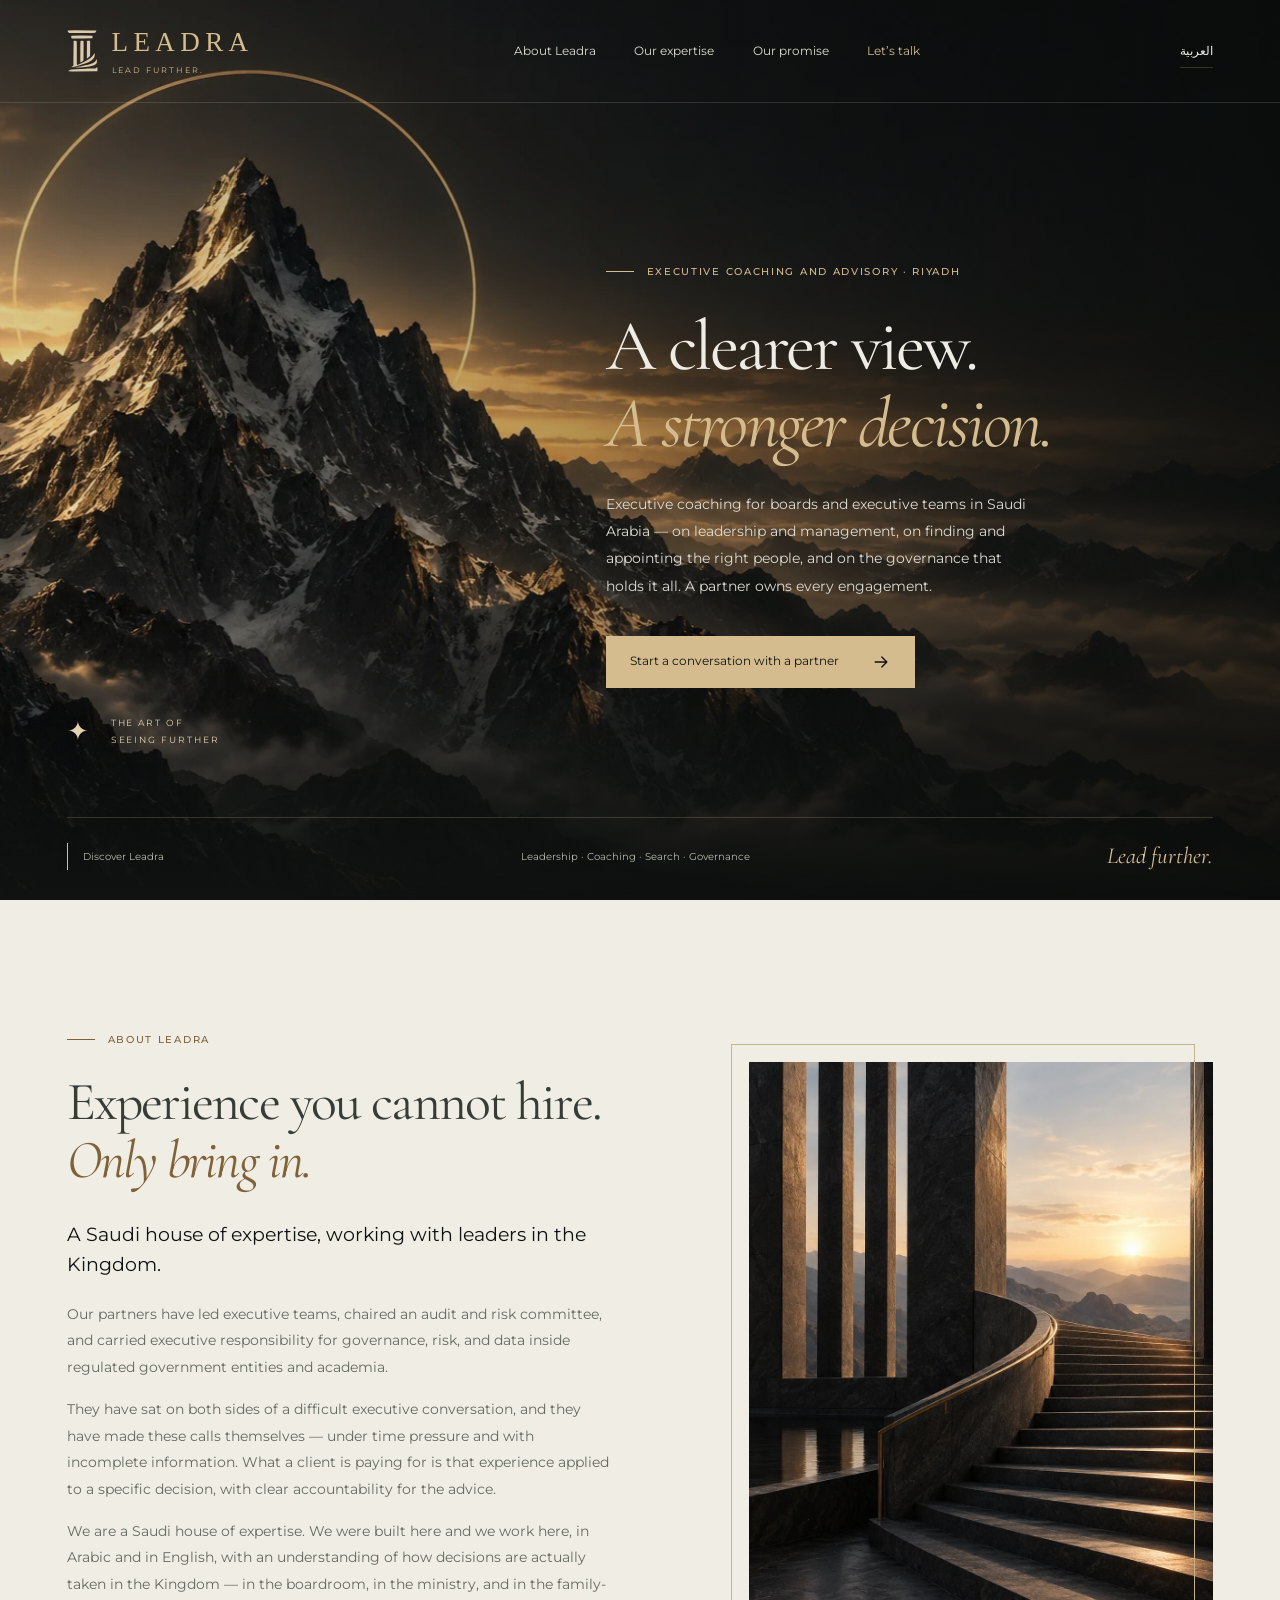
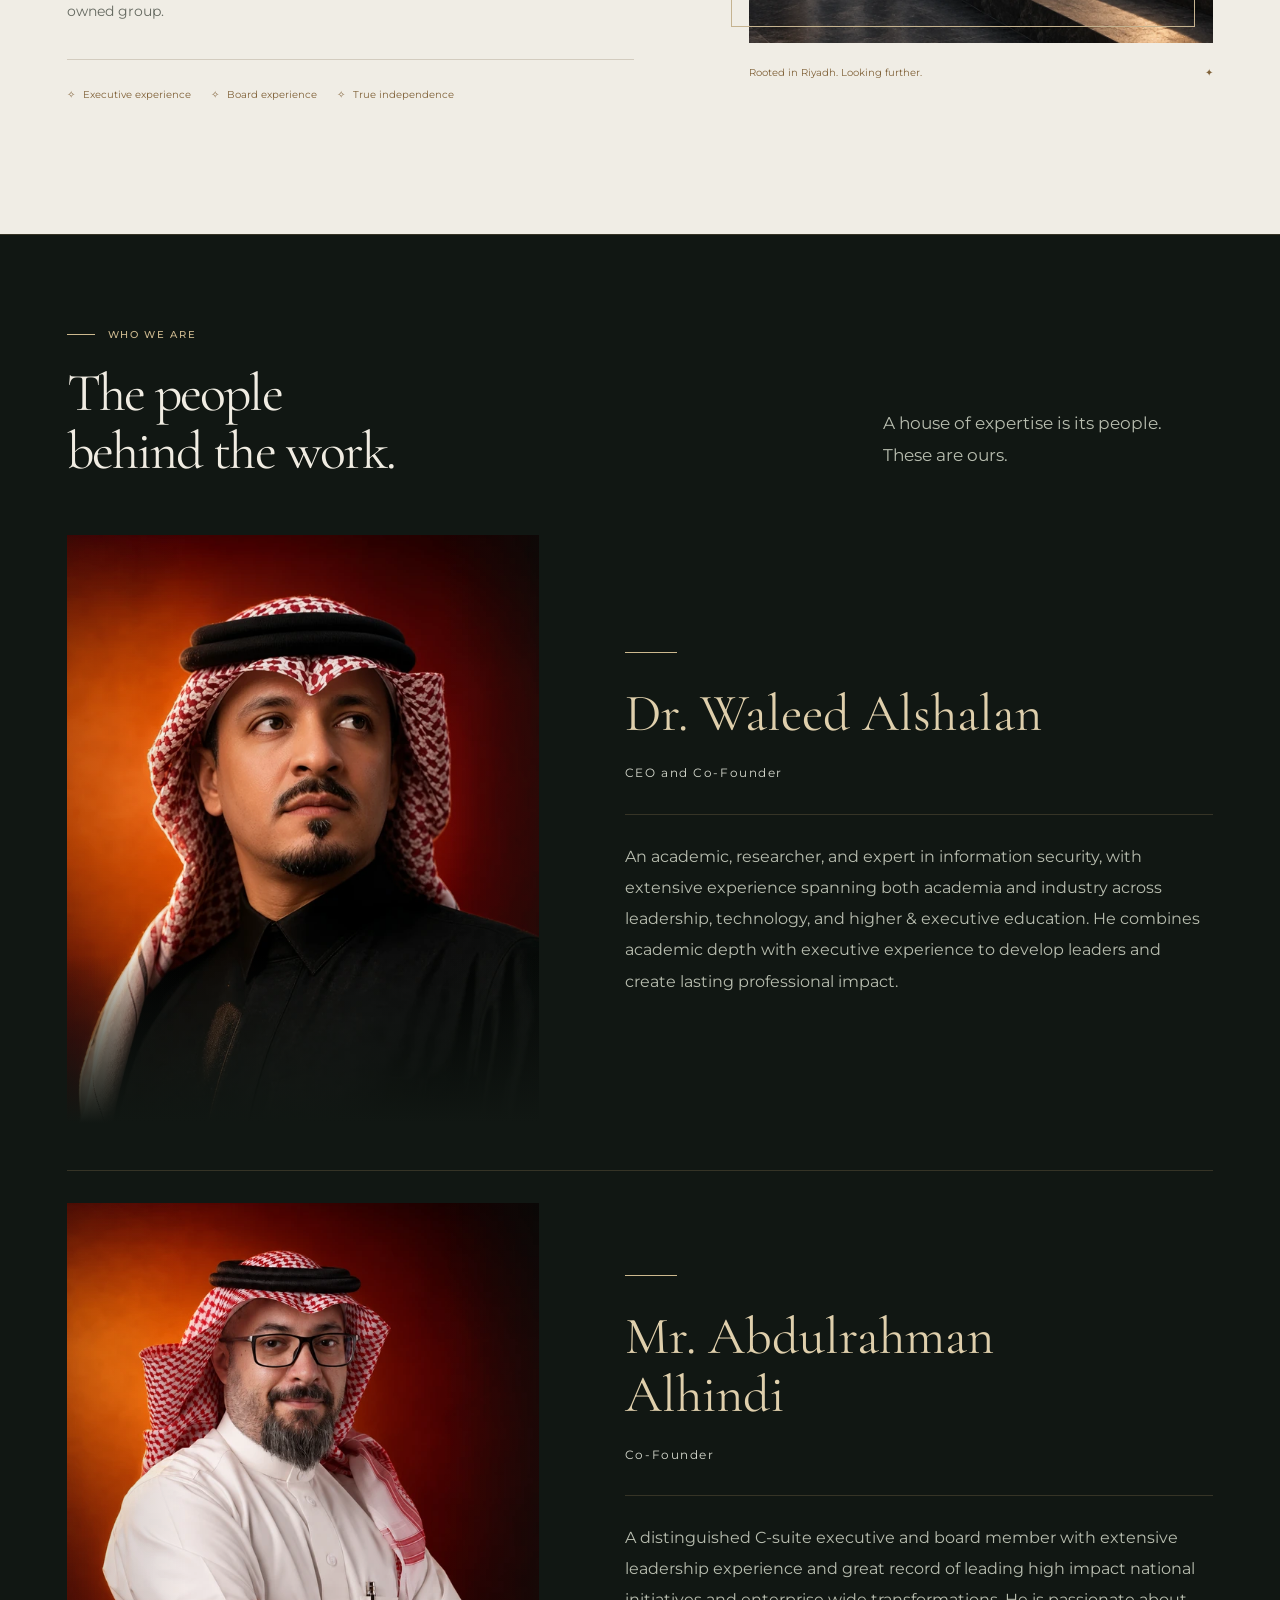
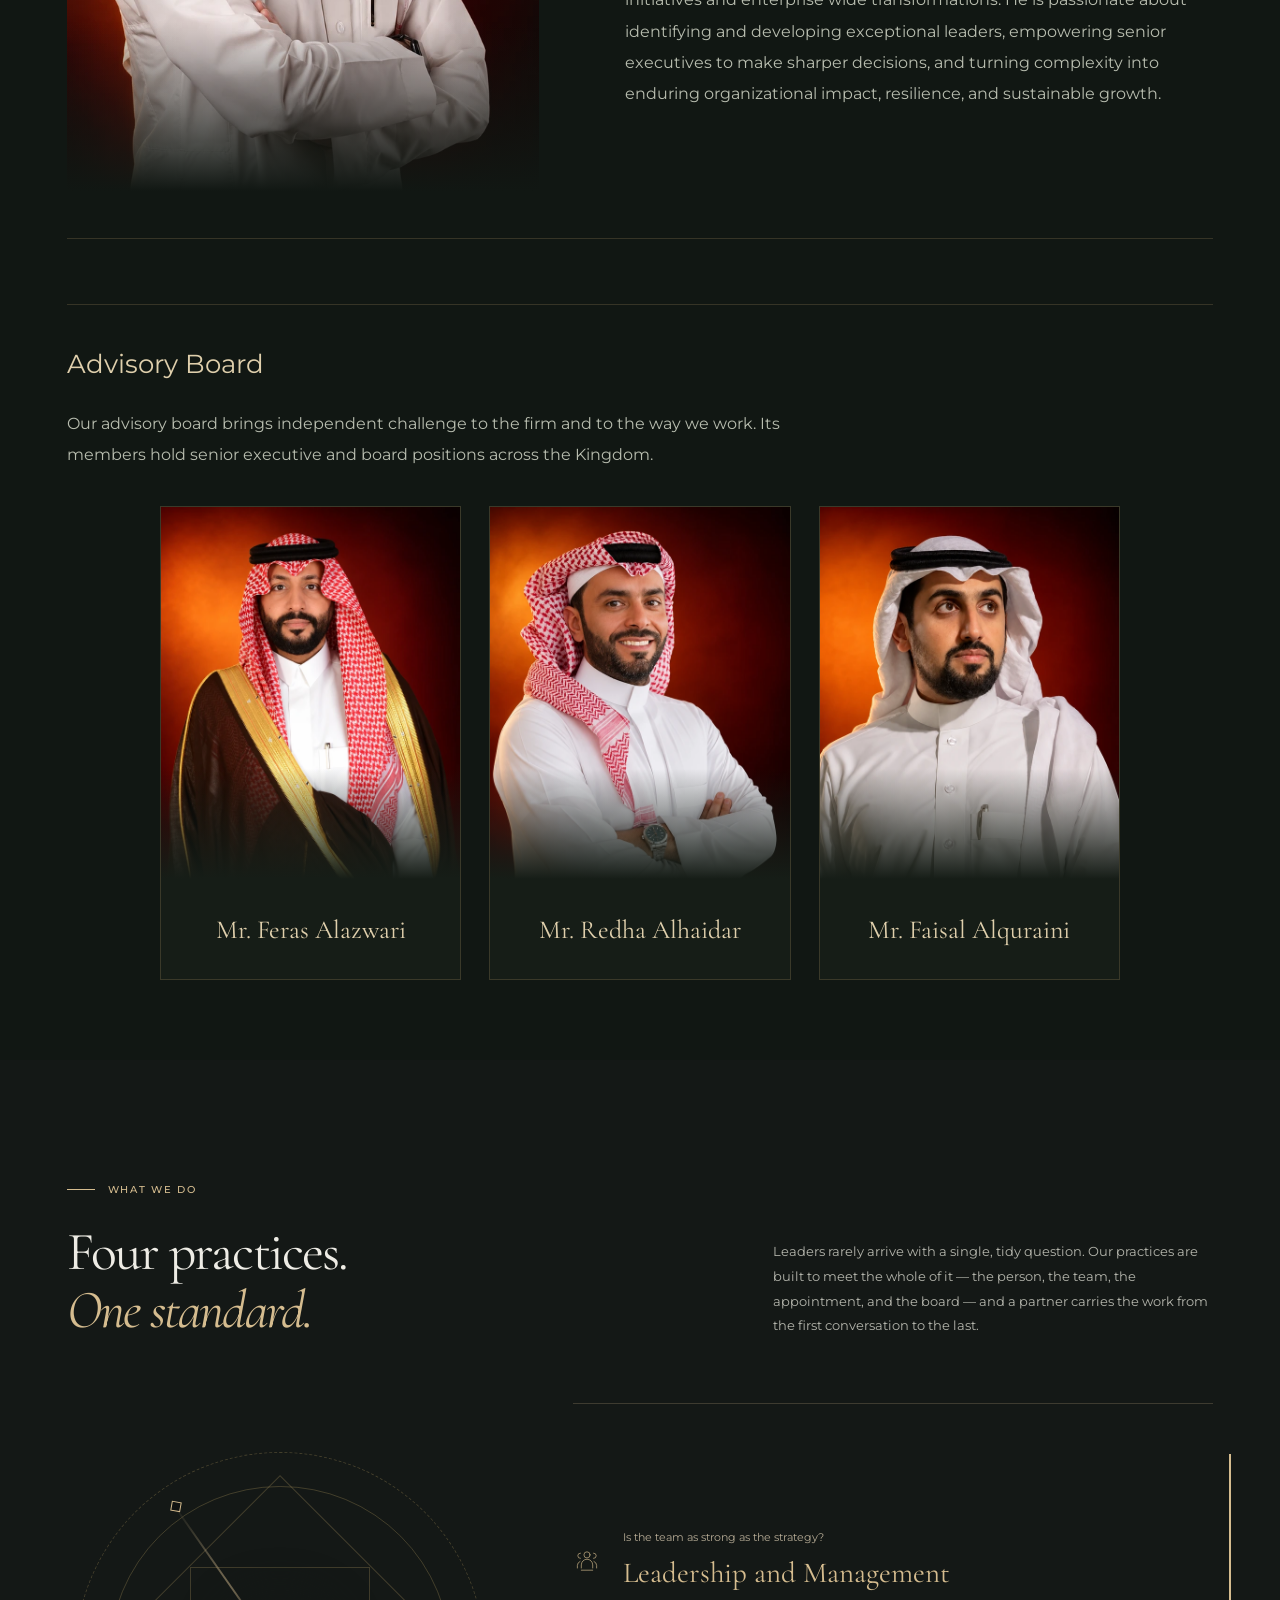
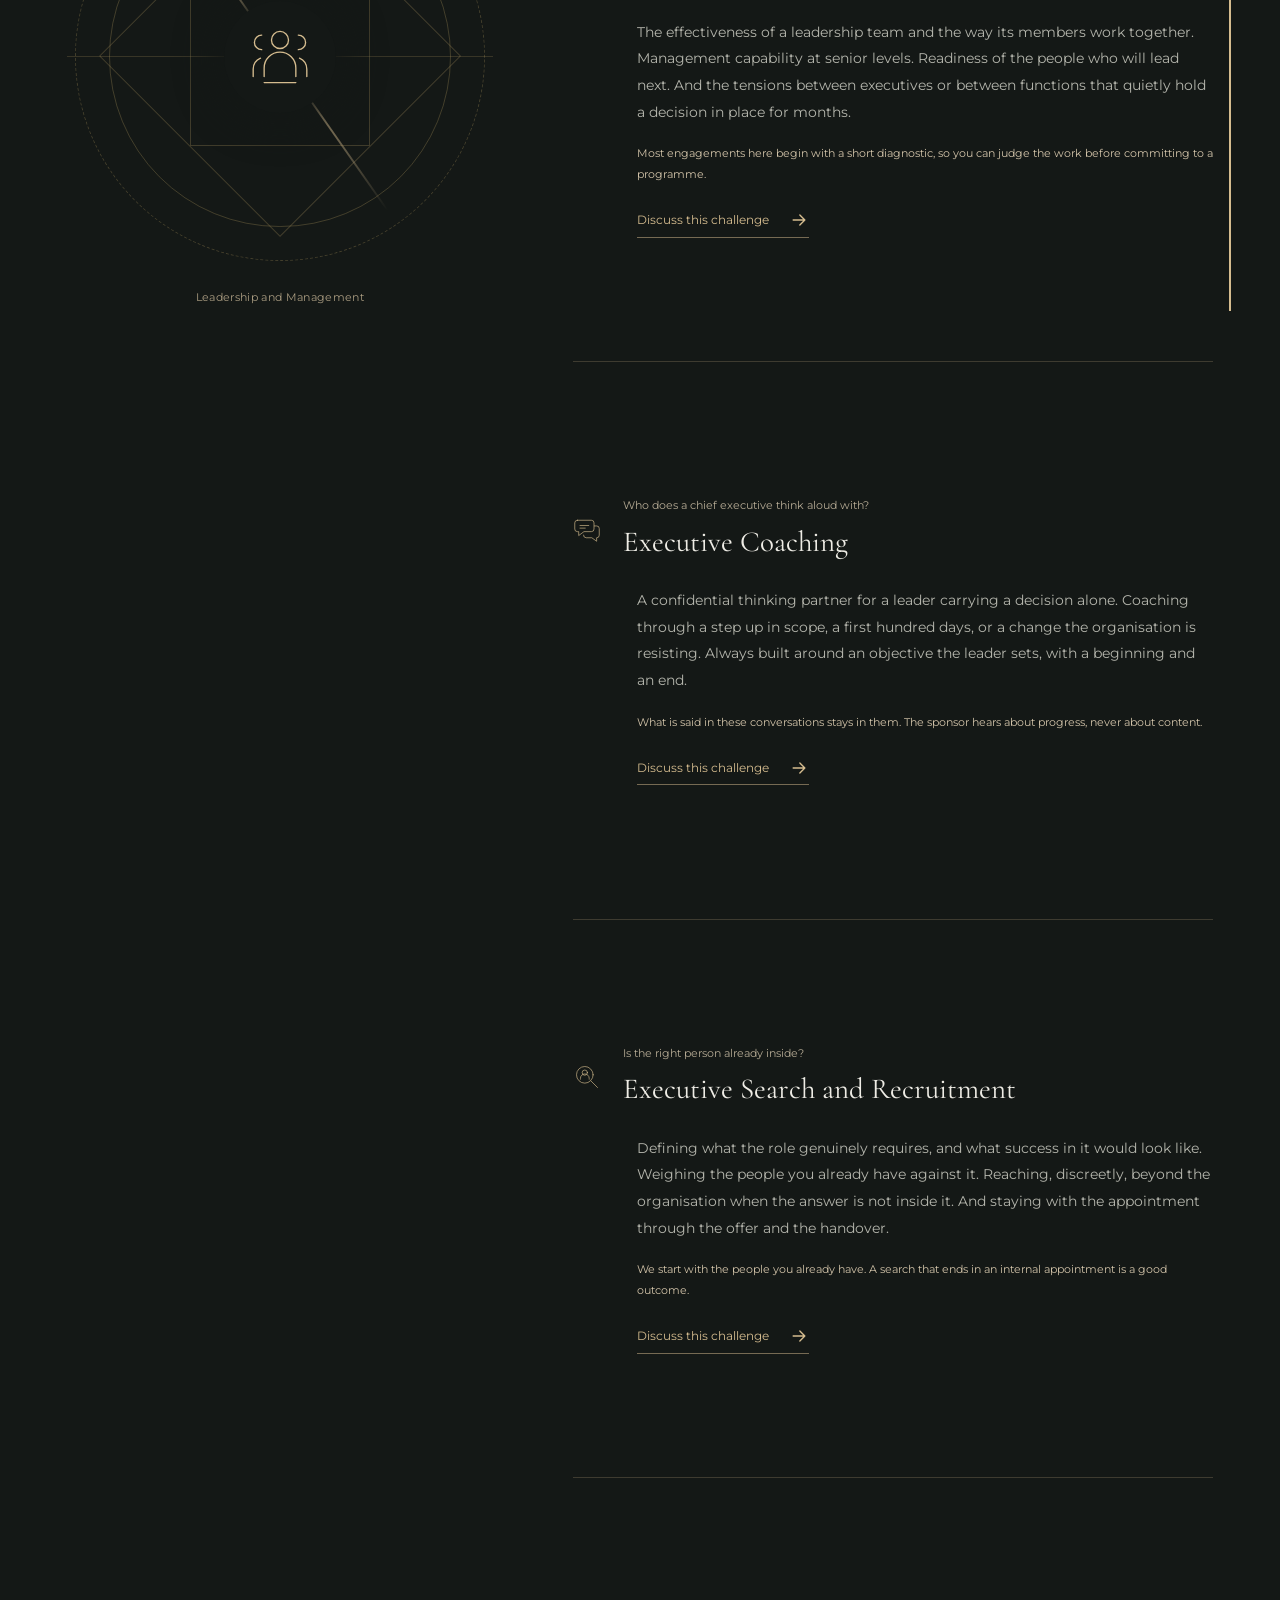
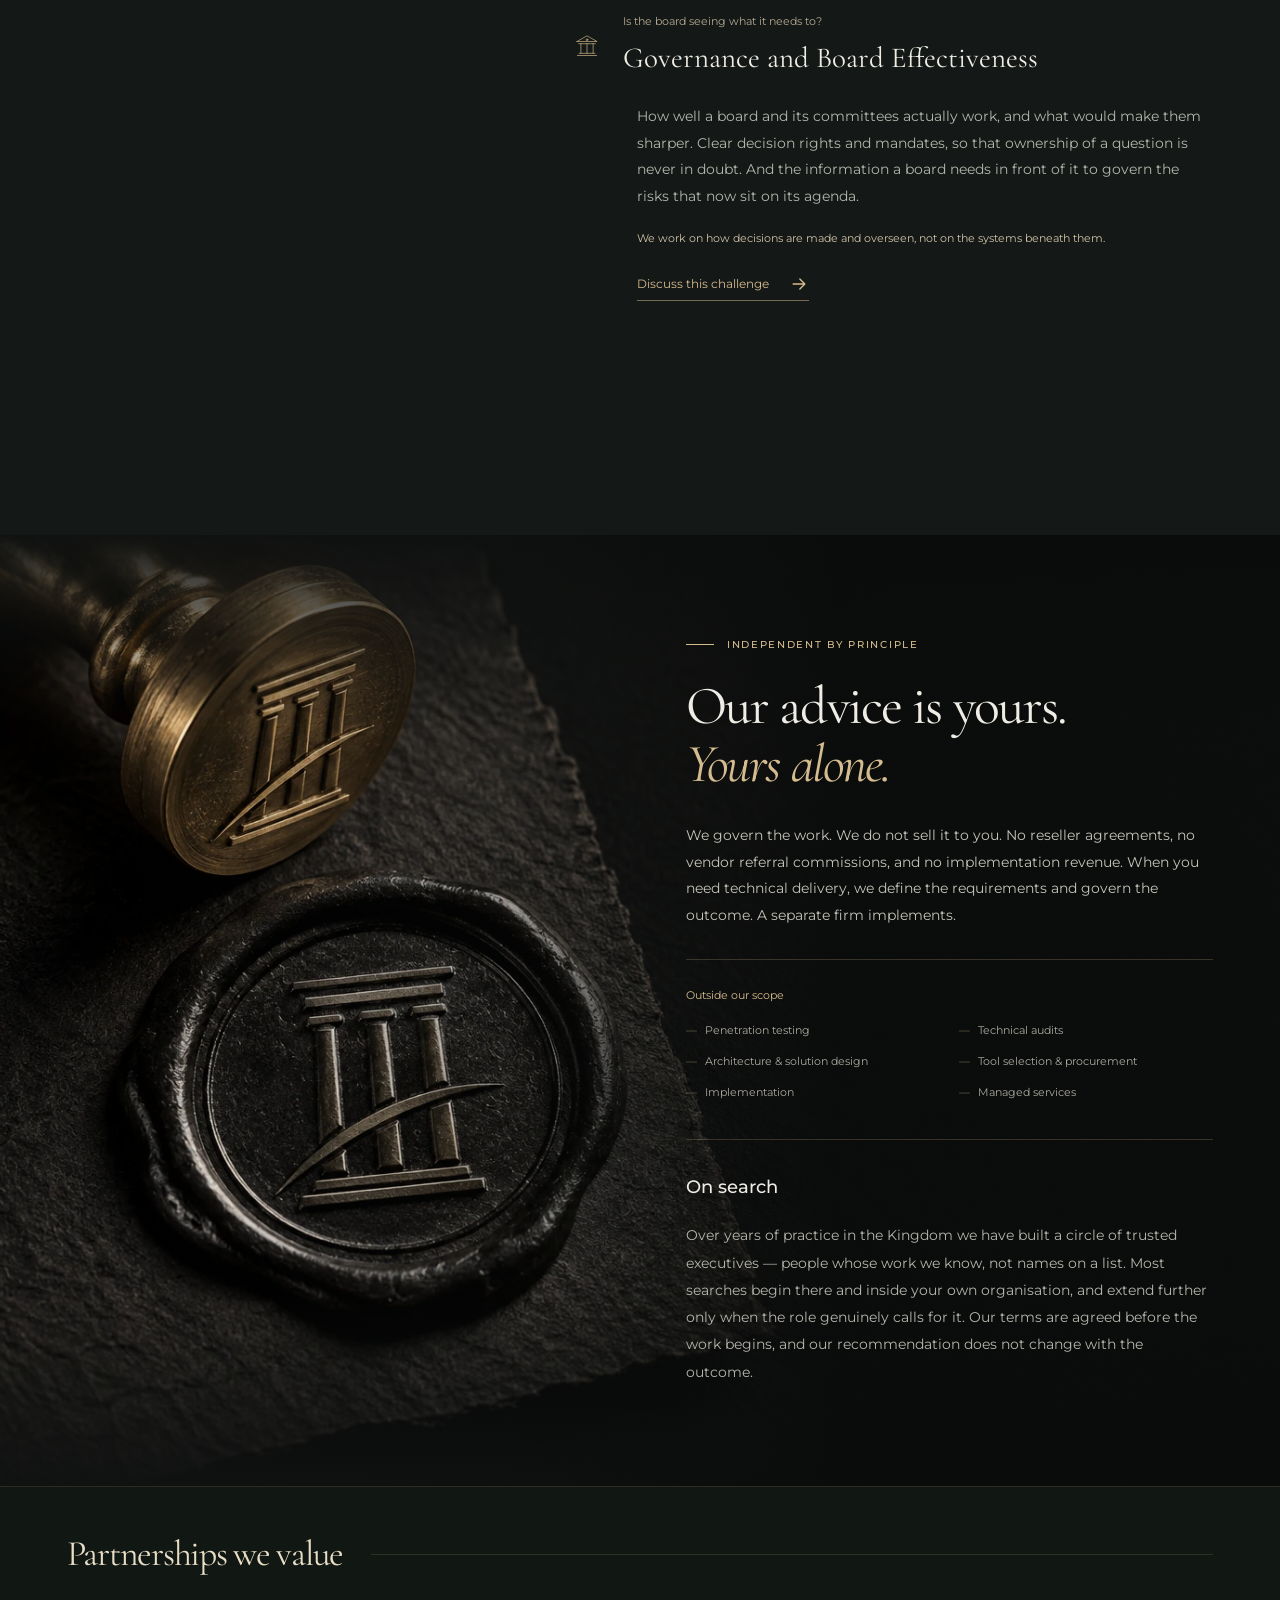
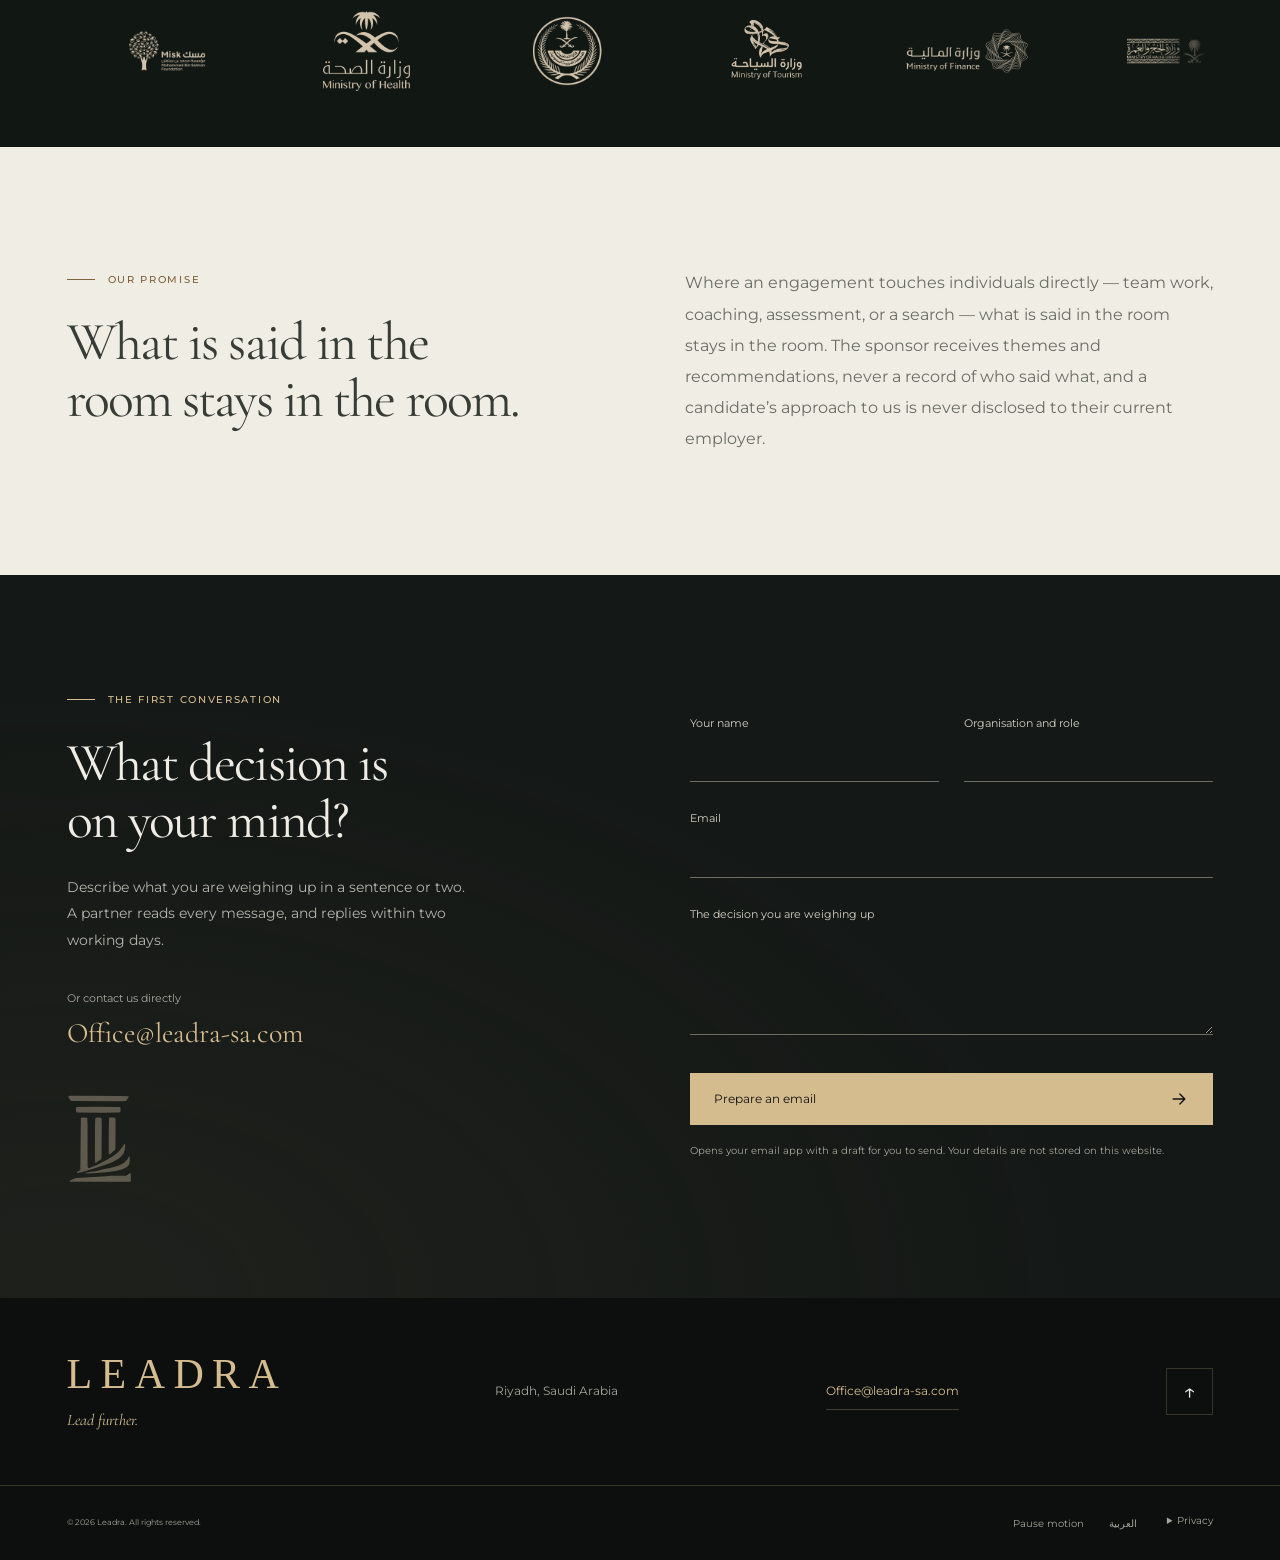
==== commit 47c648cb: "Replace partner grid with refined continuous logo ribbon" ====
--- a/index.html
+++ b/index.html
@@ -1,12 +1,12 @@
 <!doctype html>
-<html lang="en" dir="ltr"><head><meta charset="utf-8"><meta name="viewport" content="width=device-width,initial-scale=1"><meta name="theme-color" content="#101211"><title>Leadra — Executive coaching, leadership, search, and governance | Riyadh</title><meta name="description" content="A Saudi house of expertise working with boards and executive teams on leadership and management, executive coaching, executive search, and board effectiveness."><link rel="icon" type="image/svg+xml" href="assets/favicon.svg?v=2"><link rel="icon" type="image/png" sizes="32x32" href="assets/icon-32.png"><link rel="apple-touch-icon" sizes="180x180" href="assets/icon-180.png"><link rel="canonical" href="https://leadra-sa.com/"><meta property="og:type" content="website"><meta property="og:site_name" content="LEADRA"><meta property="og:locale" content="en_US"><meta property="og:title" content="Leadra — Executive coaching, leadership, search, and governance | Riyadh"><meta property="og:description" content="A Saudi house of expertise working with boards and executive teams on leadership and management, executive coaching, executive search, and board effectiveness."><meta property="og:url" content="https://leadra-sa.com/"><meta property="og:image" content="https://leadra-sa.com/assets/leadra-social.png"><meta property="og:image:type" content="image/png"><meta property="og:image:width" content="1200"><meta property="og:image:height" content="630"><meta property="og:image:alt" content="LEADRA — gold logo on a dark background"><meta name="twitter:card" content="summary_large_image"><meta name="twitter:title" content="Leadra — Executive coaching, leadership, search, and governance | Riyadh"><meta name="twitter:description" content="A Saudi house of expertise working with boards and executive teams on leadership and management, executive coaching, executive search, and board effectiveness."><meta name="twitter:image" content="https://leadra-sa.com/assets/leadra-social.png"><link rel="alternate" hreflang="ar" href="index-ar.html"><link rel="alternate" hreflang="en" href="index.html"><link rel="preload" as="image" href="assets/editorial/summit.webp"><link rel="stylesheet" href="site.css?v=0bd4462b750d"><script src="site.js?v=f77f98cba923" defer></script><link rel="stylesheet" href="partners.css?v=82e2acd4996d"></head>
+<html lang="en" dir="ltr"><head><meta charset="utf-8"><meta name="viewport" content="width=device-width,initial-scale=1"><meta name="theme-color" content="#101211"><title>Leadra — Executive coaching, leadership, search, and governance | Riyadh</title><meta name="description" content="A Saudi house of expertise working with boards and executive teams on leadership and management, executive coaching, executive search, and board effectiveness."><link rel="icon" type="image/svg+xml" href="assets/favicon.svg?v=2"><link rel="icon" type="image/png" sizes="32x32" href="assets/icon-32.png"><link rel="apple-touch-icon" sizes="180x180" href="assets/icon-180.png"><link rel="canonical" href="https://leadra-sa.com/"><meta property="og:type" content="website"><meta property="og:site_name" content="LEADRA"><meta property="og:locale" content="en_US"><meta property="og:title" content="Leadra — Executive coaching, leadership, search, and governance | Riyadh"><meta property="og:description" content="A Saudi house of expertise working with boards and executive teams on leadership and management, executive coaching, executive search, and board effectiveness."><meta property="og:url" content="https://leadra-sa.com/"><meta property="og:image" content="https://leadra-sa.com/assets/leadra-social.png"><meta property="og:image:type" content="image/png"><meta property="og:image:width" content="1200"><meta property="og:image:height" content="630"><meta property="og:image:alt" content="LEADRA — gold logo on a dark background"><meta name="twitter:card" content="summary_large_image"><meta name="twitter:title" content="Leadra — Executive coaching, leadership, search, and governance | Riyadh"><meta name="twitter:description" content="A Saudi house of expertise working with boards and executive teams on leadership and management, executive coaching, executive search, and board effectiveness."><meta name="twitter:image" content="https://leadra-sa.com/assets/leadra-social.png"><link rel="alternate" hreflang="ar" href="index-ar.html"><link rel="alternate" hreflang="en" href="index.html"><link rel="preload" as="image" href="assets/editorial/summit.webp"><link rel="stylesheet" href="site.css?v=0bd4462b750d"><script src="site.js?v=f77f98cba923" defer></script><link rel="stylesheet" href="partners.css?v=de89fce9bd47"></head>
 <body><a class="skip" href="#main">Skip to content</a><div class="reading-progress" aria-hidden="true"></div>
 <header class="header"><div class="header-inner"><a class="brand" href="index.html" aria-label="Leadra"><img src="assets/logo-champagne.svg" width="33" height="45" alt=""><span>LEADRA<small>LEAD FURTHER.</small></span></a><nav id="navigation" aria-label="Main navigation"><a href="#about">About Leadra</a><a href="#expertise">Our expertise</a><a href="#approach">Our promise</a><a href="#contact">Let’s talk</a></nav><div class="header-actions"><a class="language" href="index-ar.html" lang="ar">العربية</a><button class="menu-toggle" aria-expanded="false" aria-controls="navigation" aria-label="Menu"><span></span><span></span></button></div></div></header>
 <main id="main">
 <section class="hero" aria-labelledby="hero-title"><div class="hero-image" aria-hidden="true"></div><div class="hero-shade" aria-hidden="true"></div><div class="hero-inner"><div class="hero-copy"><p class="eyebrow entrance">Executive coaching and advisory · Riyadh</p><h1 id="hero-title" class="entrance">A clearer view. <br><em>A stronger decision.</em></h1><p class="hero-intro entrance">Executive coaching for boards and executive teams in Saudi Arabia — on leadership and management, on finding and appointing the right people, and on the governance that holds it all. A partner owns every engagement.</p><a class="button entrance" href="#contact">Start a conversation with a partner<span class="arrow" aria-hidden="true"><svg width="20" height="20" viewbox="0 0 24 24" fill="none" stroke="currentColor" stroke-width="1.65" stroke-linecap="round" stroke-linejoin="round" focusable="false" aria-hidden="true"><path d="M5 12h14m-6-6 6 6-6 6"></path></svg></span></a></div><div class="hero-caption" aria-hidden="true"><span class="star">✦</span><span>THE ART OF<br>SEEING FURTHER</span></div></div><div class="hero-bottom"><a href="#about" class="scroll-cue"><span class="scroll-line" aria-hidden="true"></span>Discover Leadra</a><span class="hero-foot">Leadership · Coaching · Search · Governance</span><span class="signature">Lead further.</span></div></section>
 <section class="about section-light" id="about"><div class="section-shell about-grid"><div class="about-copy"><p class="eyebrow reveal">About Leadra</p><h2 class="reveal">Experience you cannot hire. <br><em>Only bring in.</em></h2><p class="lead reveal">A Saudi house of expertise, working with leaders in the Kingdom.</p><p class="reveal">Our partners have led executive teams, chaired an audit and risk committee, and carried executive responsibility for governance, risk, and data inside regulated government entities and academia.</p><p class="reveal">They have sat on both sides of a difficult executive conversation, and they have made these calls themselves — under time pressure and with incomplete information. What a client is paying for is that experience applied to a specific decision, with clear accountability for the advice.</p><p class="reveal">We are a Saudi house of expertise. We were built here and we work here, in Arabic and in English, with an understanding of how decisions are actually taken in the Kingdom — in the boardroom, in the ministry, and in the family-owned group.</p><div class="expertise-tags reveal"><span>Executive experience</span><span>Board experience</span><span>True independence</span></div></div><figure class="architecture reveal"><div class="image-window"><img src="assets/editorial/perspective.webp" width="1024" height="1536" loading="lazy" alt="A curved stair between stone pillars opens onto a sunlit mountain horizon"></div><figcaption><span>Rooted in Riyadh. Looking further.</span><span aria-hidden="true">✦</span></figcaption></figure></div></section>
-<section id="partners" class="partners-sample" aria-labelledby="partners-title"><div class="section-shell"><div class="partners-heading"><h2 id="partners-title">Partnerships we value</h2></div><div class="partners-grid"><div class="partner-mark"><img src="assets/partners/Frame-92-2-1.png" alt="Misk Foundation" width="220" height="130" loading="lazy" decoding="async"></div><div class="partner-mark"><img src="assets/partners/Frame-91-3.png" alt="Ministry of Health" width="220" height="130" loading="lazy" decoding="async"></div><div class="partner-mark"><img src="assets/partners/Frame-89-3.png" alt="Ministry of Interior" width="220" height="130" loading="lazy" decoding="async"></div><div class="partner-mark"><img src="assets/partners/Frame-90-3.png" alt="Ministry of Tourism" width="220" height="130" loading="lazy" decoding="async"></div><div class="partner-mark"><img src="assets/partners/Frame-84-2-1.png" alt="Ministry of Finance" width="220" height="130" loading="lazy" decoding="async"></div><div class="partner-mark"><img src="assets/partners/Frame-83-2-1.png" alt="Ministry of Hajj and Umrah" width="220" height="130" loading="lazy" decoding="async"></div><div class="partner-mark"><img src="assets/partners/Frame-92-1-1.png" alt="Social Development Bank" width="220" height="130" loading="lazy" decoding="async"></div><div class="partner-mark"><img src="assets/partners/Frame-91-1-1.png" alt="Public Pension Agency" width="220" height="130" loading="lazy" decoding="async"></div><div class="partner-mark"><img src="assets/partners/Frame-90-1-1.png" alt="Ministry of Sport" width="220" height="130" loading="lazy" decoding="async"></div><div class="partner-mark"><img src="assets/partners/Frame-84-1-1.png" alt="Ministry of Municipal and Rural Affairs and Housing" width="220" height="130" loading="lazy" decoding="async"></div><div class="partner-mark"><img src="assets/partners/Frame-83-1-1.png" alt="Nuclear and Radiological Regulatory Commission" width="220" height="130" loading="lazy" decoding="async"></div></div></div></section><section id="people" class="people section-light" aria-labelledby="people-title"><div class="section-shell people-grid"><div class="people-heading"><p class="eyebrow reveal">Who we are</p><h2 id="people-title" class="reveal">The people behind the work.</h2><p class="lead reveal">A house of expertise is its people. These are ours.</p></div><div class="founder-cards reveal"><article class="person-card person-card--profile" aria-labelledby="waleed-name"><figure class="profile-portrait"><img src="assets/team/waleed-alshalan-960.webp" srcset="assets/team/waleed-alshalan-640.webp 640w, assets/team/waleed-alshalan-960.webp 960w, assets/team/waleed-alshalan-1440.webp 1440w" sizes="(max-width:600px) 90vw, (max-width:900px) 40vw, 42vw" width="2046" height="3074" loading="lazy" decoding="async" alt="Dr. Waleed Alshalan"></figure><div class="person-card-copy"><h3 class="person-card-name" id="waleed-name">Dr. Waleed Alshalan</h3><p class="person-card-role">CEO and Co-Founder</p><p class="person-card-bio">An academic, researcher, and expert in information security, with extensive experience spanning both academia and industry across leadership, technology, and higher &amp; executive education. He combines academic depth with executive experience to develop leaders and create lasting professional impact.</p></div></article><article class="person-card person-card--profile" aria-labelledby="alhindi-name"><figure class="profile-portrait"><img src="assets/team/abdulrahman-alhindi-960.webp" srcset="assets/team/abdulrahman-alhindi-640.webp 640w, assets/team/abdulrahman-alhindi-960.webp 960w, assets/team/abdulrahman-alhindi-1024.webp 1024w" sizes="(max-width:600px) 90vw, (max-width:900px) 40vw, 42vw" width="1024" height="1536" loading="lazy" decoding="async" alt="Mr. Abdulrahman Alhindi"></figure><div class="person-card-copy"><h3 class="person-card-name" id="alhindi-name">Mr. Abdulrahman Alhindi</h3><p class="person-card-role">Co-Founder</p><p class="person-card-bio">A distinguished C-suite executive and board member with extensive leadership experience and great record of leading high impact national initiatives and enterprise wide transformations. He is passionate about identifying and developing exceptional leaders, empowering senior executives to make sharper decisions, and turning complexity into enduring organizational impact, resilience, and sustainable growth.</p></div></article></div><div class="advisory-copy reveal"><h3>Advisory Board</h3><p>Our advisory board brings independent challenge to the firm and to the way we work. Its members hold senior executive and board positions across the Kingdom.</p><div class="advisory-cards"><article class="person-card person-card--profile" aria-labelledby="feras-name"><figure class="profile-portrait"><img src="assets/team/feras-alazwari-960.webp" srcset="assets/team/feras-alazwari-640.webp 640w, assets/team/feras-alazwari-960.webp 960w, assets/team/feras-alazwari-1024.webp 1024w" sizes="(max-width:600px) 90vw, (max-width:900px) 40vw, 42vw" width="1024" height="1536" loading="lazy" decoding="async" alt="Mr. Feras Alazwari"></figure><div class="person-card-copy"><h3 class="person-card-name" id="feras-name">Mr. Feras Alazwari</h3></div></article><article class="person-card person-card--profile" aria-labelledby="redha-alhaidar-name"><figure class="profile-portrait"><img src="assets/team/redha-alhaidar-960.webp" srcset="assets/team/redha-alhaidar-640.webp 640w, assets/team/redha-alhaidar-960.webp 960w, assets/team/redha-alhaidar-1024.webp 1024w" sizes="(max-width:600px) 85vw, 300px" width="1024" height="1536" loading="lazy" decoding="async" alt="Mr. Redha Alhaidar"></figure><div class="person-card-copy"><h3 class="person-card-name" id="redha-alhaidar-name">Mr. Redha Alhaidar</h3></div></article><article class="person-card person-card--profile" aria-labelledby="faisal-alquraini-name"><figure class="profile-portrait"><img src="assets/team/faisal-alquraini-960.webp" srcset="assets/team/faisal-alquraini-640.webp 640w, assets/team/faisal-alquraini-960.webp 960w, assets/team/faisal-alquraini-1024.webp 1024w" sizes="(max-width:600px) 85vw, 300px" width="1024" height="1536" loading="lazy" decoding="async" alt="Mr. Faisal Alquraini"></figure><div class="person-card-copy"><h3 class="person-card-name" id="faisal-alquraini-name">Mr. Faisal Alquraini</h3></div></article></div></div></div></section><section class="expertise" id="expertise"><div class="section-shell"><div class="section-heading"><div><p class="eyebrow reveal">What we do</p><h2 class="reveal">Four practices. <br><em>One standard.</em></h2></div><p class="section-intro reveal">Leaders rarely arrive with a single, tidy question. Our practices are built to meet the whole of it — the person, the team, the appointment, and the board — and a partner carries the work from the first conversation to the last.</p></div><div class="expertise-grid"><div class="compass-art" data-active="0" aria-hidden="true"><div class="compass-orbit orbit-outer"></div><div class="compass-orbit orbit-inner"></div><div class="compass-cross"></div><div class="compass-needle"></div><div class="compass-core"><span class="compass-glyph glyph-0"><svg width="24" height="24" viewbox="0 0 64 64" fill="none" stroke="currentColor" stroke-width="1.5" stroke-linecap="round" stroke-linejoin="round" aria-hidden="true"><circle cx="32" cy="18" r="7"></circle><path d="M19 48v-7a13 13 0 0 1 26 0v7M10 48v-6a10 10 0 0 1 6-9m38 15v-6a10 10 0 0 0-6-9"></path><path d="M17 14a6 6 0 0 0 0 12m30-12a6 6 0 0 1 0 12M19 53h26"></path></svg></span><span class="compass-glyph glyph-1"><svg width="24" height="24" viewbox="0 0 64 64" fill="none" stroke="currentColor" stroke-width="1.5" stroke-linecap="round" stroke-linejoin="round" aria-hidden="true"><path d="M10 12h32a6 6 0 0 1 6 6v14a6 6 0 0 1-6 6H25l-12 9V38h-3a6 6 0 0 1-6-6V18a6 6 0 0 1 6-6Z"></path><path d="M49 25h5a6 6 0 0 1 6 6v15a6 6 0 0 1-6 6v8l-11-8H30a6 6 0 0 1-6-6M16 24h20M16 30h12"></path></svg></span><span class="compass-glyph glyph-2"><svg width="24" height="24" viewbox="0 0 64 64" fill="none" stroke="currentColor" stroke-width="1.5" stroke-linecap="round" stroke-linejoin="round" aria-hidden="true"><circle cx="27" cy="27" r="19"></circle><path d="m41 41 15 15"></path><circle cx="27" cy="22" r="6"></circle><path d="M17 37v-2a10 10 0 0 1 20 0v2"></path></svg></span><span class="compass-glyph glyph-3"><svg width="24" height="24" viewbox="0 0 64 64" fill="none" stroke="currentColor" stroke-width="1.5" stroke-linecap="round" stroke-linejoin="round" aria-hidden="true"><path d="M9 24 32 11l23 13H9Z"></path><path d="M13 29h38M14 51h36M10 56h44M18 29v22m14-22v22m14-22v22"></path><circle cx="32" cy="20" r="2"></circle></svg></span></div><div class="compass-caption"><span class="compass-label label-0">Leadership and Management</span><span class="compass-label label-1">Executive Coaching</span><span class="compass-label label-2">Executive Search and Recruitment</span><span class="compass-label label-3">Governance and Board Effectiveness</span></div></div><div class="practices"><article class="practice" id="practice-0" aria-labelledby="practice-title-0"><div class="practice-heading"><span class="practice-icon" aria-hidden="true"><svg width="24" height="24" viewbox="0 0 64 64" fill="none" stroke="currentColor" stroke-width="1.5" stroke-linecap="round" stroke-linejoin="round" aria-hidden="true"><circle cx="32" cy="18" r="7"></circle><path d="M19 48v-7a13 13 0 0 1 26 0v7M10 48v-6a10 10 0 0 1 6-9m38 15v-6a10 10 0 0 0-6-9"></path><path d="M17 14a6 6 0 0 0 0 12m30-12a6 6 0 0 1 0 12M19 53h26"></path></svg></span><div><p class="practice-question">Is the team as strong as the strategy?</p><h3 id="practice-title-0">Leadership and Management</h3></div></div><div class="practice-content"><p>The effectiveness of a leadership team and the way its members work together. Management capability at senior levels. Readiness of the people who will lead next. And the tensions between executives or between functions that quietly hold a decision in place for months.</p><p class="who">Most engagements here begin with a short diagnostic, so you can judge the work before committing to a programme.</p><a class="text-link" href="#contact">Discuss this challenge <span class="arrow" aria-hidden="true"><svg width="20" height="20" viewbox="0 0 24 24" fill="none" stroke="currentColor" stroke-width="1.65" stroke-linecap="round" stroke-linejoin="round" focusable="false" aria-hidden="true"><path d="M5 12h14m-6-6 6 6-6 6"></path></svg></span></a></div></article><article class="practice" id="practice-1" aria-labelledby="practice-title-1"><div class="practice-heading"><span class="practice-icon" aria-hidden="true"><svg width="24" height="24" viewbox="0 0 64 64" fill="none" stroke="currentColor" stroke-width="1.5" stroke-linecap="round" stroke-linejoin="round" aria-hidden="true"><path d="M10 12h32a6 6 0 0 1 6 6v14a6 6 0 0 1-6 6H25l-12 9V38h-3a6 6 0 0 1-6-6V18a6 6 0 0 1 6-6Z"></path><path d="M49 25h5a6 6 0 0 1 6 6v15a6 6 0 0 1-6 6v8l-11-8H30a6 6 0 0 1-6-6M16 24h20M16 30h12"></path></svg></span><div><p class="practice-question">Who does a chief executive think aloud with?</p><h3 id="practice-title-1">Executive Coaching</h3></div></div><div class="practice-content"><p>A confidential thinking partner for a leader carrying a decision alone. Coaching through a step up in scope, a first hundred days, or a change the organisation is resisting. Always built around an objective the leader sets, with a beginning and an end.</p><p class="who">What is said in these conversations stays in them. The sponsor hears about progress, never about content.</p><a class="text-link" href="#contact">Discuss this challenge <span class="arrow" aria-hidden="true"><svg width="20" height="20" viewbox="0 0 24 24" fill="none" stroke="currentColor" stroke-width="1.65" stroke-linecap="round" stroke-linejoin="round" focusable="false" aria-hidden="true"><path d="M5 12h14m-6-6 6 6-6 6"></path></svg></span></a></div></article><article class="practice" id="practice-2" aria-labelledby="practice-title-2"><div class="practice-heading"><span class="practice-icon" aria-hidden="true"><svg width="24" height="24" viewbox="0 0 64 64" fill="none" stroke="currentColor" stroke-width="1.5" stroke-linecap="round" stroke-linejoin="round" aria-hidden="true"><circle cx="27" cy="27" r="19"></circle><path d="m41 41 15 15"></path><circle cx="27" cy="22" r="6"></circle><path d="M17 37v-2a10 10 0 0 1 20 0v2"></path></svg></span><div><p class="practice-question">Is the right person already inside?</p><h3 id="practice-title-2">Executive Search and Recruitment</h3></div></div><div class="practice-content"><p>Defining what the role genuinely requires, and what success in it would look like. Weighing the people you already have against it. Reaching, discreetly, beyond the organisation when the answer is not inside it. And staying with the appointment through the offer and the handover.</p><p class="who">We start with the people you already have. A search that ends in an internal appointment is a good outcome.</p><a class="text-link" href="#contact">Discuss this challenge <span class="arrow" aria-hidden="true"><svg width="20" height="20" viewbox="0 0 24 24" fill="none" stroke="currentColor" stroke-width="1.65" stroke-linecap="round" stroke-linejoin="round" focusable="false" aria-hidden="true"><path d="M5 12h14m-6-6 6 6-6 6"></path></svg></span></a></div></article><article class="practice" id="practice-3" aria-labelledby="practice-title-3"><div class="practice-heading"><span class="practice-icon" aria-hidden="true"><svg width="24" height="24" viewbox="0 0 64 64" fill="none" stroke="currentColor" stroke-width="1.5" stroke-linecap="round" stroke-linejoin="round" aria-hidden="true"><path d="M9 24 32 11l23 13H9Z"></path><path d="M13 29h38M14 51h36M10 56h44M18 29v22m14-22v22m14-22v22"></path><circle cx="32" cy="20" r="2"></circle></svg></span><div><p class="practice-question">Is the board seeing what it needs to?</p><h3 id="practice-title-3">Governance and Board Effectiveness</h3></div></div><div class="practice-content"><p>How well a board and its committees actually work, and what would make them sharper. Clear decision rights and mandates, so that ownership of a question is never in doubt. And the information a board needs in front of it to govern the risks that now sit on its agenda.</p><p class="who">We work on how decisions are made and overseen, not on the systems beneath them.</p><a class="text-link" href="#contact">Discuss this challenge <span class="arrow" aria-hidden="true"><svg width="20" height="20" viewbox="0 0 24 24" fill="none" stroke="currentColor" stroke-width="1.65" stroke-linecap="round" stroke-linejoin="round" focusable="false" aria-hidden="true"><path d="M5 12h14m-6-6 6 6-6 6"></path></svg></span></a></div></article></div></div></div></section>
+<section id="people" class="people section-light" aria-labelledby="people-title"><div class="section-shell people-grid"><div class="people-heading"><p class="eyebrow reveal">Who we are</p><h2 id="people-title" class="reveal">The people behind the work.</h2><p class="lead reveal">A house of expertise is its people. These are ours.</p></div><div class="founder-cards reveal"><article class="person-card person-card--profile" aria-labelledby="waleed-name"><figure class="profile-portrait"><img src="assets/team/waleed-alshalan-960.webp" srcset="assets/team/waleed-alshalan-640.webp 640w, assets/team/waleed-alshalan-960.webp 960w, assets/team/waleed-alshalan-1440.webp 1440w" sizes="(max-width:600px) 90vw, (max-width:900px) 40vw, 42vw" width="2046" height="3074" loading="lazy" decoding="async" alt="Dr. Waleed Alshalan"></figure><div class="person-card-copy"><h3 class="person-card-name" id="waleed-name">Dr. Waleed Alshalan</h3><p class="person-card-role">CEO and Co-Founder</p><p class="person-card-bio">An academic, researcher, and expert in information security, with extensive experience spanning both academia and industry across leadership, technology, and higher &amp; executive education. He combines academic depth with executive experience to develop leaders and create lasting professional impact.</p></div></article><article class="person-card person-card--profile" aria-labelledby="alhindi-name"><figure class="profile-portrait"><img src="assets/team/abdulrahman-alhindi-960.webp" srcset="assets/team/abdulrahman-alhindi-640.webp 640w, assets/team/abdulrahman-alhindi-960.webp 960w, assets/team/abdulrahman-alhindi-1024.webp 1024w" sizes="(max-width:600px) 90vw, (max-width:900px) 40vw, 42vw" width="1024" height="1536" loading="lazy" decoding="async" alt="Mr. Abdulrahman Alhindi"></figure><div class="person-card-copy"><h3 class="person-card-name" id="alhindi-name">Mr. Abdulrahman Alhindi</h3><p class="person-card-role">Co-Founder</p><p class="person-card-bio">A distinguished C-suite executive and board member with extensive leadership experience and great record of leading high impact national initiatives and enterprise wide transformations. He is passionate about identifying and developing exceptional leaders, empowering senior executives to make sharper decisions, and turning complexity into enduring organizational impact, resilience, and sustainable growth.</p></div></article></div><div class="advisory-copy reveal"><h3>Advisory Board</h3><p>Our advisory board brings independent challenge to the firm and to the way we work. Its members hold senior executive and board positions across the Kingdom.</p><div class="advisory-cards"><article class="person-card person-card--profile" aria-labelledby="feras-name"><figure class="profile-portrait"><img src="assets/team/feras-alazwari-960.webp" srcset="assets/team/feras-alazwari-640.webp 640w, assets/team/feras-alazwari-960.webp 960w, assets/team/feras-alazwari-1024.webp 1024w" sizes="(max-width:600px) 90vw, (max-width:900px) 40vw, 42vw" width="1024" height="1536" loading="lazy" decoding="async" alt="Mr. Feras Alazwari"></figure><div class="person-card-copy"><h3 class="person-card-name" id="feras-name">Mr. Feras Alazwari</h3></div></article><article class="person-card person-card--profile" aria-labelledby="redha-alhaidar-name"><figure class="profile-portrait"><img src="assets/team/redha-alhaidar-960.webp" srcset="assets/team/redha-alhaidar-640.webp 640w, assets/team/redha-alhaidar-960.webp 960w, assets/team/redha-alhaidar-1024.webp 1024w" sizes="(max-width:600px) 85vw, 300px" width="1024" height="1536" loading="lazy" decoding="async" alt="Mr. Redha Alhaidar"></figure><div class="person-card-copy"><h3 class="person-card-name" id="redha-alhaidar-name">Mr. Redha Alhaidar</h3></div></article><article class="person-card person-card--profile" aria-labelledby="faisal-alquraini-name"><figure class="profile-portrait"><img src="assets/team/faisal-alquraini-960.webp" srcset="assets/team/faisal-alquraini-640.webp 640w, assets/team/faisal-alquraini-960.webp 960w, assets/team/faisal-alquraini-1024.webp 1024w" sizes="(max-width:600px) 85vw, 300px" width="1024" height="1536" loading="lazy" decoding="async" alt="Mr. Faisal Alquraini"></figure><div class="person-card-copy"><h3 class="person-card-name" id="faisal-alquraini-name">Mr. Faisal Alquraini</h3></div></article></div></div></div></section><section class="expertise" id="expertise"><div class="section-shell"><div class="section-heading"><div><p class="eyebrow reveal">What we do</p><h2 class="reveal">Four practices. <br><em>One standard.</em></h2></div><p class="section-intro reveal">Leaders rarely arrive with a single, tidy question. Our practices are built to meet the whole of it — the person, the team, the appointment, and the board — and a partner carries the work from the first conversation to the last.</p></div><div class="expertise-grid"><div class="compass-art" data-active="0" aria-hidden="true"><div class="compass-orbit orbit-outer"></div><div class="compass-orbit orbit-inner"></div><div class="compass-cross"></div><div class="compass-needle"></div><div class="compass-core"><span class="compass-glyph glyph-0"><svg width="24" height="24" viewbox="0 0 64 64" fill="none" stroke="currentColor" stroke-width="1.5" stroke-linecap="round" stroke-linejoin="round" aria-hidden="true"><circle cx="32" cy="18" r="7"></circle><path d="M19 48v-7a13 13 0 0 1 26 0v7M10 48v-6a10 10 0 0 1 6-9m38 15v-6a10 10 0 0 0-6-9"></path><path d="M17 14a6 6 0 0 0 0 12m30-12a6 6 0 0 1 0 12M19 53h26"></path></svg></span><span class="compass-glyph glyph-1"><svg width="24" height="24" viewbox="0 0 64 64" fill="none" stroke="currentColor" stroke-width="1.5" stroke-linecap="round" stroke-linejoin="round" aria-hidden="true"><path d="M10 12h32a6 6 0 0 1 6 6v14a6 6 0 0 1-6 6H25l-12 9V38h-3a6 6 0 0 1-6-6V18a6 6 0 0 1 6-6Z"></path><path d="M49 25h5a6 6 0 0 1 6 6v15a6 6 0 0 1-6 6v8l-11-8H30a6 6 0 0 1-6-6M16 24h20M16 30h12"></path></svg></span><span class="compass-glyph glyph-2"><svg width="24" height="24" viewbox="0 0 64 64" fill="none" stroke="currentColor" stroke-width="1.5" stroke-linecap="round" stroke-linejoin="round" aria-hidden="true"><circle cx="27" cy="27" r="19"></circle><path d="m41 41 15 15"></path><circle cx="27" cy="22" r="6"></circle><path d="M17 37v-2a10 10 0 0 1 20 0v2"></path></svg></span><span class="compass-glyph glyph-3"><svg width="24" height="24" viewbox="0 0 64 64" fill="none" stroke="currentColor" stroke-width="1.5" stroke-linecap="round" stroke-linejoin="round" aria-hidden="true"><path d="M9 24 32 11l23 13H9Z"></path><path d="M13 29h38M14 51h36M10 56h44M18 29v22m14-22v22m14-22v22"></path><circle cx="32" cy="20" r="2"></circle></svg></span></div><div class="compass-caption"><span class="compass-label label-0">Leadership and Management</span><span class="compass-label label-1">Executive Coaching</span><span class="compass-label label-2">Executive Search and Recruitment</span><span class="compass-label label-3">Governance and Board Effectiveness</span></div></div><div class="practices"><article class="practice" id="practice-0" aria-labelledby="practice-title-0"><div class="practice-heading"><span class="practice-icon" aria-hidden="true"><svg width="24" height="24" viewbox="0 0 64 64" fill="none" stroke="currentColor" stroke-width="1.5" stroke-linecap="round" stroke-linejoin="round" aria-hidden="true"><circle cx="32" cy="18" r="7"></circle><path d="M19 48v-7a13 13 0 0 1 26 0v7M10 48v-6a10 10 0 0 1 6-9m38 15v-6a10 10 0 0 0-6-9"></path><path d="M17 14a6 6 0 0 0 0 12m30-12a6 6 0 0 1 0 12M19 53h26"></path></svg></span><div><p class="practice-question">Is the team as strong as the strategy?</p><h3 id="practice-title-0">Leadership and Management</h3></div></div><div class="practice-content"><p>The effectiveness of a leadership team and the way its members work together. Management capability at senior levels. Readiness of the people who will lead next. And the tensions between executives or between functions that quietly hold a decision in place for months.</p><p class="who">Most engagements here begin with a short diagnostic, so you can judge the work before committing to a programme.</p><a class="text-link" href="#contact">Discuss this challenge <span class="arrow" aria-hidden="true"><svg width="20" height="20" viewbox="0 0 24 24" fill="none" stroke="currentColor" stroke-width="1.65" stroke-linecap="round" stroke-linejoin="round" focusable="false" aria-hidden="true"><path d="M5 12h14m-6-6 6 6-6 6"></path></svg></span></a></div></article><article class="practice" id="practice-1" aria-labelledby="practice-title-1"><div class="practice-heading"><span class="practice-icon" aria-hidden="true"><svg width="24" height="24" viewbox="0 0 64 64" fill="none" stroke="currentColor" stroke-width="1.5" stroke-linecap="round" stroke-linejoin="round" aria-hidden="true"><path d="M10 12h32a6 6 0 0 1 6 6v14a6 6 0 0 1-6 6H25l-12 9V38h-3a6 6 0 0 1-6-6V18a6 6 0 0 1 6-6Z"></path><path d="M49 25h5a6 6 0 0 1 6 6v15a6 6 0 0 1-6 6v8l-11-8H30a6 6 0 0 1-6-6M16 24h20M16 30h12"></path></svg></span><div><p class="practice-question">Who does a chief executive think aloud with?</p><h3 id="practice-title-1">Executive Coaching</h3></div></div><div class="practice-content"><p>A confidential thinking partner for a leader carrying a decision alone. Coaching through a step up in scope, a first hundred days, or a change the organisation is resisting. Always built around an objective the leader sets, with a beginning and an end.</p><p class="who">What is said in these conversations stays in them. The sponsor hears about progress, never about content.</p><a class="text-link" href="#contact">Discuss this challenge <span class="arrow" aria-hidden="true"><svg width="20" height="20" viewbox="0 0 24 24" fill="none" stroke="currentColor" stroke-width="1.65" stroke-linecap="round" stroke-linejoin="round" focusable="false" aria-hidden="true"><path d="M5 12h14m-6-6 6 6-6 6"></path></svg></span></a></div></article><article class="practice" id="practice-2" aria-labelledby="practice-title-2"><div class="practice-heading"><span class="practice-icon" aria-hidden="true"><svg width="24" height="24" viewbox="0 0 64 64" fill="none" stroke="currentColor" stroke-width="1.5" stroke-linecap="round" stroke-linejoin="round" aria-hidden="true"><circle cx="27" cy="27" r="19"></circle><path d="m41 41 15 15"></path><circle cx="27" cy="22" r="6"></circle><path d="M17 37v-2a10 10 0 0 1 20 0v2"></path></svg></span><div><p class="practice-question">Is the right person already inside?</p><h3 id="practice-title-2">Executive Search and Recruitment</h3></div></div><div class="practice-content"><p>Defining what the role genuinely requires, and what success in it would look like. Weighing the people you already have against it. Reaching, discreetly, beyond the organisation when the answer is not inside it. And staying with the appointment through the offer and the handover.</p><p class="who">We start with the people you already have. A search that ends in an internal appointment is a good outcome.</p><a class="text-link" href="#contact">Discuss this challenge <span class="arrow" aria-hidden="true"><svg width="20" height="20" viewbox="0 0 24 24" fill="none" stroke="currentColor" stroke-width="1.65" stroke-linecap="round" stroke-linejoin="round" focusable="false" aria-hidden="true"><path d="M5 12h14m-6-6 6 6-6 6"></path></svg></span></a></div></article><article class="practice" id="practice-3" aria-labelledby="practice-title-3"><div class="practice-heading"><span class="practice-icon" aria-hidden="true"><svg width="24" height="24" viewbox="0 0 64 64" fill="none" stroke="currentColor" stroke-width="1.5" stroke-linecap="round" stroke-linejoin="round" aria-hidden="true"><path d="M9 24 32 11l23 13H9Z"></path><path d="M13 29h38M14 51h36M10 56h44M18 29v22m14-22v22m14-22v22"></path><circle cx="32" cy="20" r="2"></circle></svg></span><div><p class="practice-question">Is the board seeing what it needs to?</p><h3 id="practice-title-3">Governance and Board Effectiveness</h3></div></div><div class="practice-content"><p>How well a board and its committees actually work, and what would make them sharper. Clear decision rights and mandates, so that ownership of a question is never in doubt. And the information a board needs in front of it to govern the risks that now sit on its agenda.</p><p class="who">We work on how decisions are made and overseen, not on the systems beneath them.</p><a class="text-link" href="#contact">Discuss this challenge <span class="arrow" aria-hidden="true"><svg width="20" height="20" viewbox="0 0 24 24" fill="none" stroke="currentColor" stroke-width="1.65" stroke-linecap="round" stroke-linejoin="round" focusable="false" aria-hidden="true"><path d="M5 12h14m-6-6 6 6-6 6"></path></svg></span></a></div></article></div></div></div></section>
 <section class="independence" id="independence"><div class="seal-image" aria-hidden="true"></div><div class="section-shell independence-inner"><div class="independence-copy"><p class="eyebrow reveal">Independent by principle</p><h2 class="reveal">Our advice is yours.<br><em>Yours alone.</em></h2><p class="reveal">We govern the work. We do not sell it to you. No reseller agreements, no vendor referral commissions, and no implementation revenue. When you need technical delivery, we define the requirements and govern the outcome. A separate firm implements.</p><div class="scope reveal"><h3>Outside our scope</h3><ul><li>Penetration testing</li><li>Technical audits</li><li>Architecture &amp; solution design</li><li>Tool selection &amp; procurement</li><li>Implementation</li><li>Managed services</li></ul></div><div class="search-note reveal"><h3>On search</h3><p>Over years of practice in the Kingdom we have built a circle of trusted executives — people whose work we know, not names on a list. Most searches begin there and inside your own organisation, and extend further only when the role genuinely calls for it. Our terms are agreed before the work begins, and our recommendation does not change with the outcome.</p></div></div></div></section>
-<section class="approach section-light promise" id="approach" aria-labelledby="promise-title"><div class="section-shell promise-grid"><div class="promise-heading"><p class="eyebrow reveal">Our promise</p><h2 id="promise-title" class="reveal">What is said in the room stays in the room.</h2></div><p class="promise-body reveal">Where an engagement touches individuals directly — team work, coaching, assessment, or a search — what is said in the room stays in the room. The sponsor receives themes and recommendations, never a record of who said what, and a candidate’s approach to us is never disclosed to their current employer.</p></div></section>
+<section id="partners" class="partners-sample" aria-labelledby="partners-title"><div class="section-shell"><div class="partners-heading"><h2 id="partners-title">Partnerships we value</h2></div><div class="partners-ribbon" tabindex="0" role="region" aria-label="Partner logos — scroll to explore"><div class="partners-track"><div class="partners-group"><div class="partner-mark"><img src="assets/partners/misk.png" alt="Misk Foundation" width="220" height="130" loading="lazy" decoding="async"></div><div class="partner-mark"><img src="assets/partners/health.png" alt="Ministry of Health" width="220" height="130" loading="lazy" decoding="async"></div><div class="partner-mark"><img src="assets/partners/interior.png" alt="Ministry of Interior" width="220" height="130" loading="lazy" decoding="async"></div><div class="partner-mark"><img src="assets/partners/tourism.png" alt="Ministry of Tourism" width="220" height="130" loading="lazy" decoding="async"></div><div class="partner-mark"><img src="assets/partners/finance.png" alt="Ministry of Finance" width="220" height="130" loading="lazy" decoding="async"></div><div class="partner-mark"><img src="assets/partners/hajj.png" alt="Ministry of Hajj and Umrah" width="220" height="130" loading="lazy" decoding="async"></div><div class="partner-mark"><img src="assets/partners/sdb.png" alt="Social Development Bank" width="220" height="130" loading="lazy" decoding="async"></div><div class="partner-mark"><img src="assets/partners/ppa.svg" alt="Public Pension Agency" width="220" height="130" loading="lazy" decoding="async"></div><div class="partner-mark"><img src="assets/partners/sport.png" alt="Ministry of Sport" width="220" height="130" loading="lazy" decoding="async"></div><div class="partner-mark"><img src="assets/partners/municipal.png" alt="Ministry of Municipalities and Housing" width="220" height="130" loading="lazy" decoding="async"></div><div class="partner-mark"><img src="assets/partners/nrrc.png" alt="Nuclear and Radiological Regulatory Commission" width="220" height="130" loading="lazy" decoding="async"></div></div><div class="partners-group" aria-hidden="true"><div class="partner-mark"><img src="assets/partners/misk.png" alt="" width="220" height="130" loading="lazy" decoding="async"></div><div class="partner-mark"><img src="assets/partners/health.png" alt="" width="220" height="130" loading="lazy" decoding="async"></div><div class="partner-mark"><img src="assets/partners/interior.png" alt="" width="220" height="130" loading="lazy" decoding="async"></div><div class="partner-mark"><img src="assets/partners/tourism.png" alt="" width="220" height="130" loading="lazy" decoding="async"></div><div class="partner-mark"><img src="assets/partners/finance.png" alt="" width="220" height="130" loading="lazy" decoding="async"></div><div class="partner-mark"><img src="assets/partners/hajj.png" alt="" width="220" height="130" loading="lazy" decoding="async"></div><div class="partner-mark"><img src="assets/partners/sdb.png" alt="" width="220" height="130" loading="lazy" decoding="async"></div><div class="partner-mark"><img src="assets/partners/ppa.svg" alt="" width="220" height="130" loading="lazy" decoding="async"></div><div class="partner-mark"><img src="assets/partners/sport.png" alt="" width="220" height="130" loading="lazy" decoding="async"></div><div class="partner-mark"><img src="assets/partners/municipal.png" alt="" width="220" height="130" loading="lazy" decoding="async"></div><div class="partner-mark"><img src="assets/partners/nrrc.png" alt="" width="220" height="130" loading="lazy" decoding="async"></div></div></div></div></div></section><section class="approach section-light promise" id="approach" aria-labelledby="promise-title"><div class="section-shell promise-grid"><div class="promise-heading"><p class="eyebrow reveal">Our promise</p><h2 id="promise-title" class="reveal">What is said in the room stays in the room.</h2></div><p class="promise-body reveal">Where an engagement touches individuals directly — team work, coaching, assessment, or a search — what is said in the room stays in the room. The sponsor receives themes and recommendations, never a record of who said what, and a candidate’s approach to us is never disclosed to their current employer.</p></div></section>
 <section class="contact" id="contact"><div class="section-shell contact-grid"><div class="contact-copy"><p class="eyebrow reveal">The first conversation</p><h2 class="reveal">What decision is on your mind?</h2><p class="reveal">Describe what you are weighing up in a sentence or two. A partner reads every message, and replies within two working days.</p><div class="direct-contact"><small>Or contact us directly</small><a href="mailto:Office@leadra-sa.com" dir="ltr">Office@leadra-sa.com</a></div><div class="contact-mark" aria-hidden="true"><img src="assets/logo-champagne.svg" width="89" height="120" alt=""></div></div><form class="contact-form" action="mailto:Office@leadra-sa.com" method="get"><div class="form-pair"><div class="field"><label for="name">Your name</label><input id="name" name="name" autocomplete="name" maxlength="100" required></div><div class="field"><label for="org">Organisation and role</label><input id="org" name="org" autocomplete="organization" maxlength="180" required></div></div><div class="field"><label for="email">Email</label><input id="email" name="email" type="email" dir="ltr" autocomplete="email" maxlength="180" required></div><div class="field"><label for="question">The decision you are weighing up</label><textarea id="question" name="question" rows="3" maxlength="1800" required></textarea></div><button class="button" type="submit">Prepare an email<span class="arrow" aria-hidden="true"><svg width="20" height="20" viewbox="0 0 24 24" fill="none" stroke="currentColor" stroke-width="1.65" stroke-linecap="round" stroke-linejoin="round" focusable="false" aria-hidden="true"><path d="M5 12h14m-6-6 6 6-6 6"></path></svg></span></button><p class="form-hint">Opens your email app with a draft for you to send. Your details are not stored on this website.</p><div id="draft-result" hidden><p role="status" id="draft-status"></p><textarea id="draft-text" readonly aria-label="Message draft" rows="6"></textarea><button type="button" class="text-link copy-draft">Copy message</button></div><noscript><p>Or contact us directly: <a href="mailto:Office@leadra-sa.com">Office@leadra-sa.com</a></p></noscript></form></div></section>
 </main><footer><div class="footer-top section-shell"><a class="footer-wordmark" href="#main">LEADRA<span>Lead further.</span></a><p>Riyadh, Saudi Arabia</p><a class="footer-email" href="mailto:Office@leadra-sa.com" dir="ltr">Office@leadra-sa.com</a><a class="back-top" href="#main" aria-label="Back to top">↑</a></div><div class="footer-bottom section-shell"><small>© 2026 Leadra. All rights reserved.</small><div class="footer-links"><button class="motion-toggle" aria-pressed="false" data-pause="Pause motion" data-resume="Resume motion">Pause motion</button><a href="index-ar.html">العربية</a></div><details class="privacy"><summary>Privacy</summary><p>This website uses no tracking or advertising cookies. Form details are used on your device to prepare a draft in your email app, and are not submitted to a website server. For enquiries concerning your correspondence, contact Office@leadra-sa.com.</p></details></div></footer><script type="application/json" id="messages">{"draft": "Your draft is ready in your email app. If it did not open, copy the message below.", "copied": "Message copied", "copyfail": "Select the message text to copy it manually.", "fields": ["Your name", "Organisation and role", "Email", "The decision you are weighing up"]}</script></body></html>
--- a/partners.css
+++ b/partners.css
@@ -1,15 +1,18 @@
-
-.partners-sample{background:#111713;padding:80px 0 85px;border-top:1px solid #c6ab7433;scroll-margin-top:100px}
-.partners-heading{display:flex;align-items:end;justify-content:space-between;margin-bottom:40px;gap:20px}
-.partners-heading h2{font-size:clamp(30px,4vw,48px);font-weight:400;color:#e8ddc5;margin:16px 0 0}
-.partners-note{font-size:10px;letter-spacing:3px;color:#c6ab74;padding-bottom:10px}
-.partners-grid{display:grid;grid-template-columns:repeat(5,minmax(0,1fr));border-block:1px solid #c6ab7438}
-.partner-mark{height:158px;display:grid;place-items:center;padding:22px 16px;position:relative;transition:background .4s}
-.partner-mark:not(:last-child){border-inline-end:1px solid #c6ab7422}
-.partner-mark img{display:block;width:100%;height:100%;max-height:105px;object-fit:contain;filter:grayscale(1) invert(1);mix-blend-mode:screen;opacity:.8;transition:opacity .4s,transform .4s}
-.partner-mark:hover{background:#c6ab7407}.partner-mark:hover img{opacity:1;transform:translateY(-3px)}
-@media(max-width:600px){.partners-sample{padding:50px 0}.partners-heading{margin-bottom:26px}.partners-note{display:none}.partners-grid{grid-template-columns:repeat(2,minmax(0,1fr));border-bottom:0}.partner-mark{height:120px;padding:17px 12px;border-bottom:1px solid #c6ab7422}.partner-mark:nth-child(even){border-inline-end:0}.partner-mark:last-child{grid-column:1/-1;width:50%;justify-self:center}.partner-mark img{max-height:85px}}
-@media(prefers-reduced-motion:reduce){.partner-mark,.partner-mark img{transition:none}.partner-mark:hover img{transform:none}}
-.partner-mark img{filter:grayscale(1) invert(1) brightness(1.8);opacity:1}
-
-@media(min-width:601px){.partner-mark{border-bottom:1px solid #c6ab7422}.partner-mark:nth-child(5n){border-inline-end:0}.partner-mark:last-child:nth-child(5n + 1){grid-column:3}}
+/* A continuous, restrained ribbon of partner identities. */
+.partners-sample{background:#111713;padding:48px 0 40px;border-top:1px solid #c6ab7426;scroll-margin-top:100px}
+.partners-heading{display:flex;align-items:center;gap:28px;margin-bottom:22px}
+.partners-heading::after{content:"";height:1px;flex:1;background:#c6ab7429}
+.partners-heading h2,html[lang=ar] .partners-heading h2{font-size:clamp(25px,2.8vw,36px);font-weight:300;color:#e8ddc5;margin:0;white-space:nowrap}
+.partners-ribbon{direction:ltr;overflow-x:auto;overflow-y:hidden;scrollbar-width:none;mask-image:linear-gradient(90deg,transparent,#000 5%,#000 95%,transparent);-webkit-mask-image:linear-gradient(90deg,transparent,#000 5%,#000 95%,transparent)}
+.partners-ribbon::-webkit-scrollbar{display:none}
+.partners-track{display:flex;width:max-content;animation:partners-drift 65s linear infinite}
+.partners-group{display:flex;flex:none;align-items:center}
+.partner-mark{width:200px;height:112px;flex:none;display:grid;place-items:center;padding:14px 30px}
+.partner-mark img{display:block;width:100%;height:100%;max-height:80px;object-fit:contain;filter:brightness(0) saturate(100%) invert(90%) sepia(12%) saturate(400%) hue-rotate(354deg);opacity:.82;transition:opacity .3s}
+.partner-mark img[src*="misk"],.partner-mark img[src*="finance"],.partner-mark img[src*="interior"]{transform:scale(1.3)}
+.partner-mark:hover img{opacity:1}
+.partners-ribbon:hover .partners-track,.partners-ribbon:focus-within .partners-track,.partners-ribbon:active .partners-track,.motion-paused .partners-track{animation-play-state:paused}
+.partners-ribbon:focus-visible{outline:1px solid #c6ab74;outline-offset:5px}
+@keyframes partners-drift{to{transform:translateX(-50%)}}
+@media(max-width:600px){.partners-sample{padding:32px 0 26px}.partners-heading{margin-bottom:12px;gap:18px}.partner-mark{width:156px;height:92px;padding:12px 24px}.partner-mark img{max-height:65px}.partners-track{animation-duration:58s}}
+@media(prefers-reduced-motion:reduce){.partners-track{animation:none}.partners-group[aria-hidden]{display:none}.partner-mark img{transition:none}}
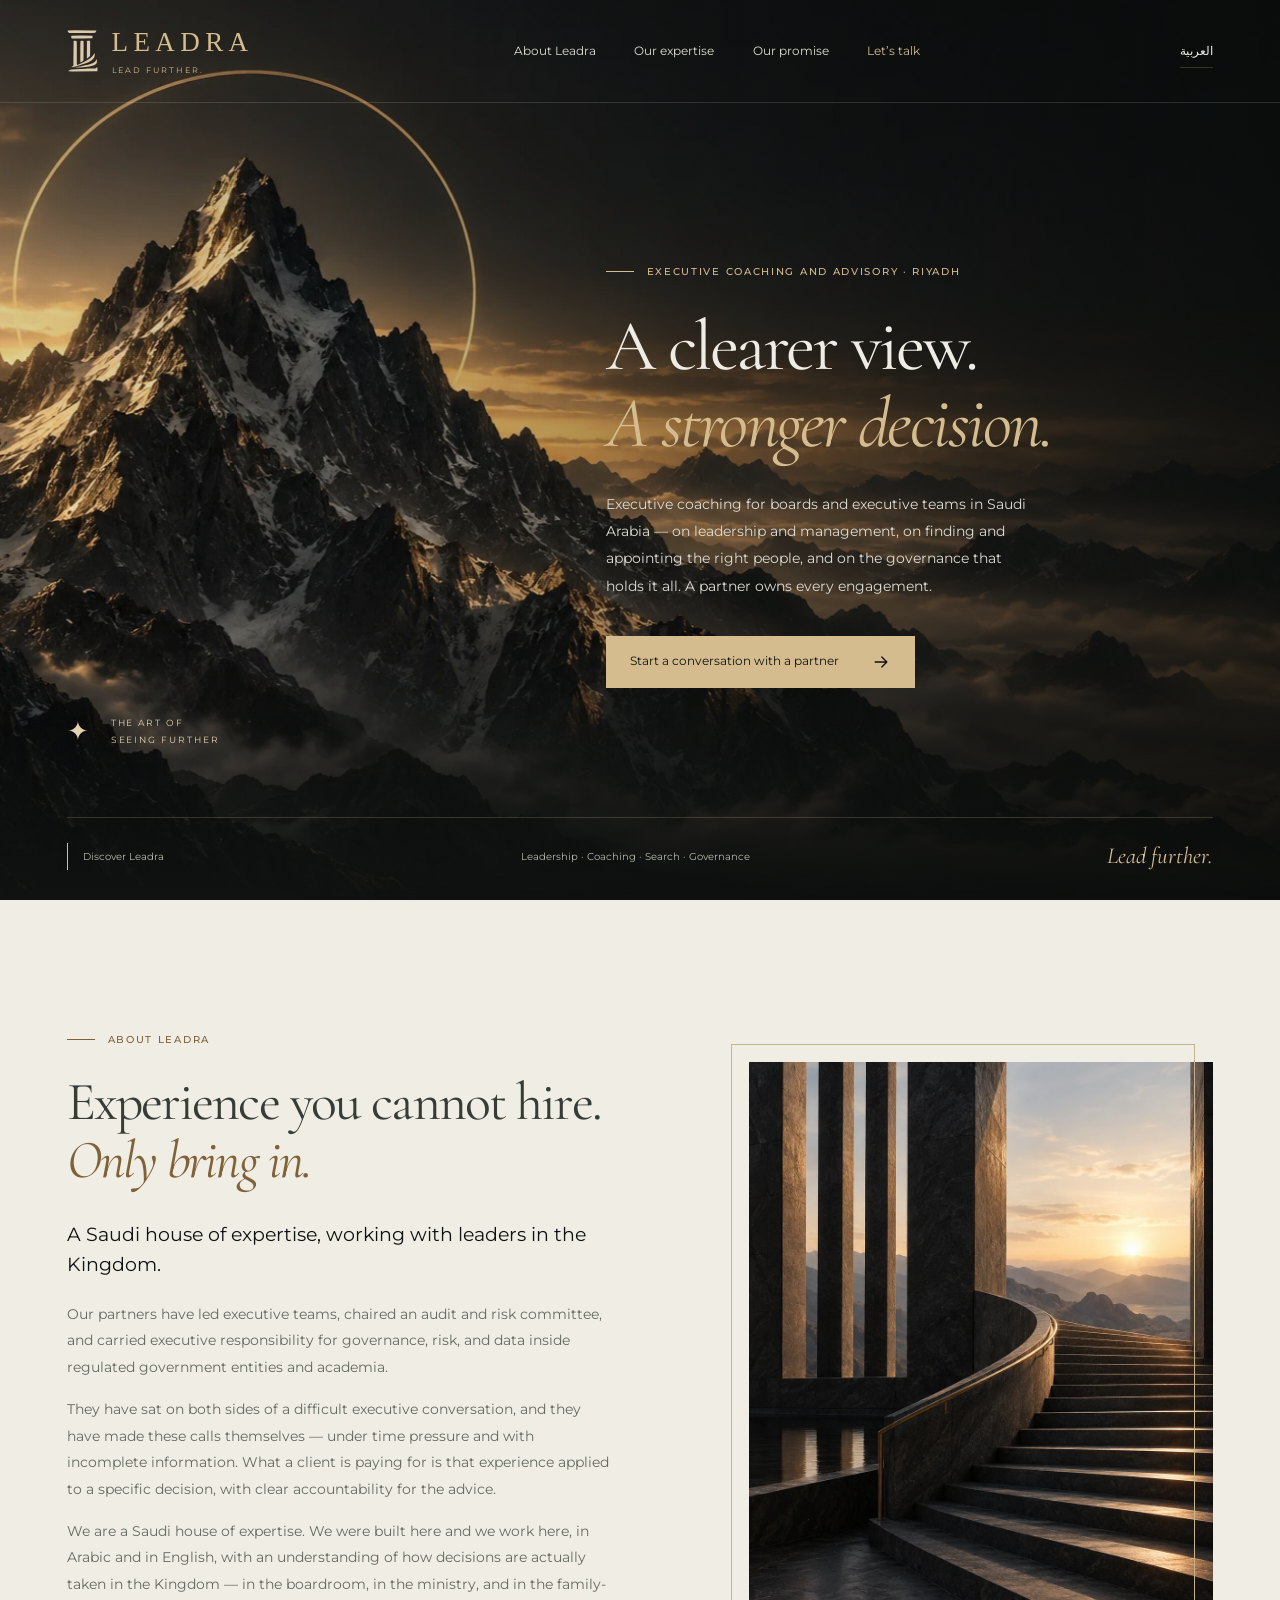
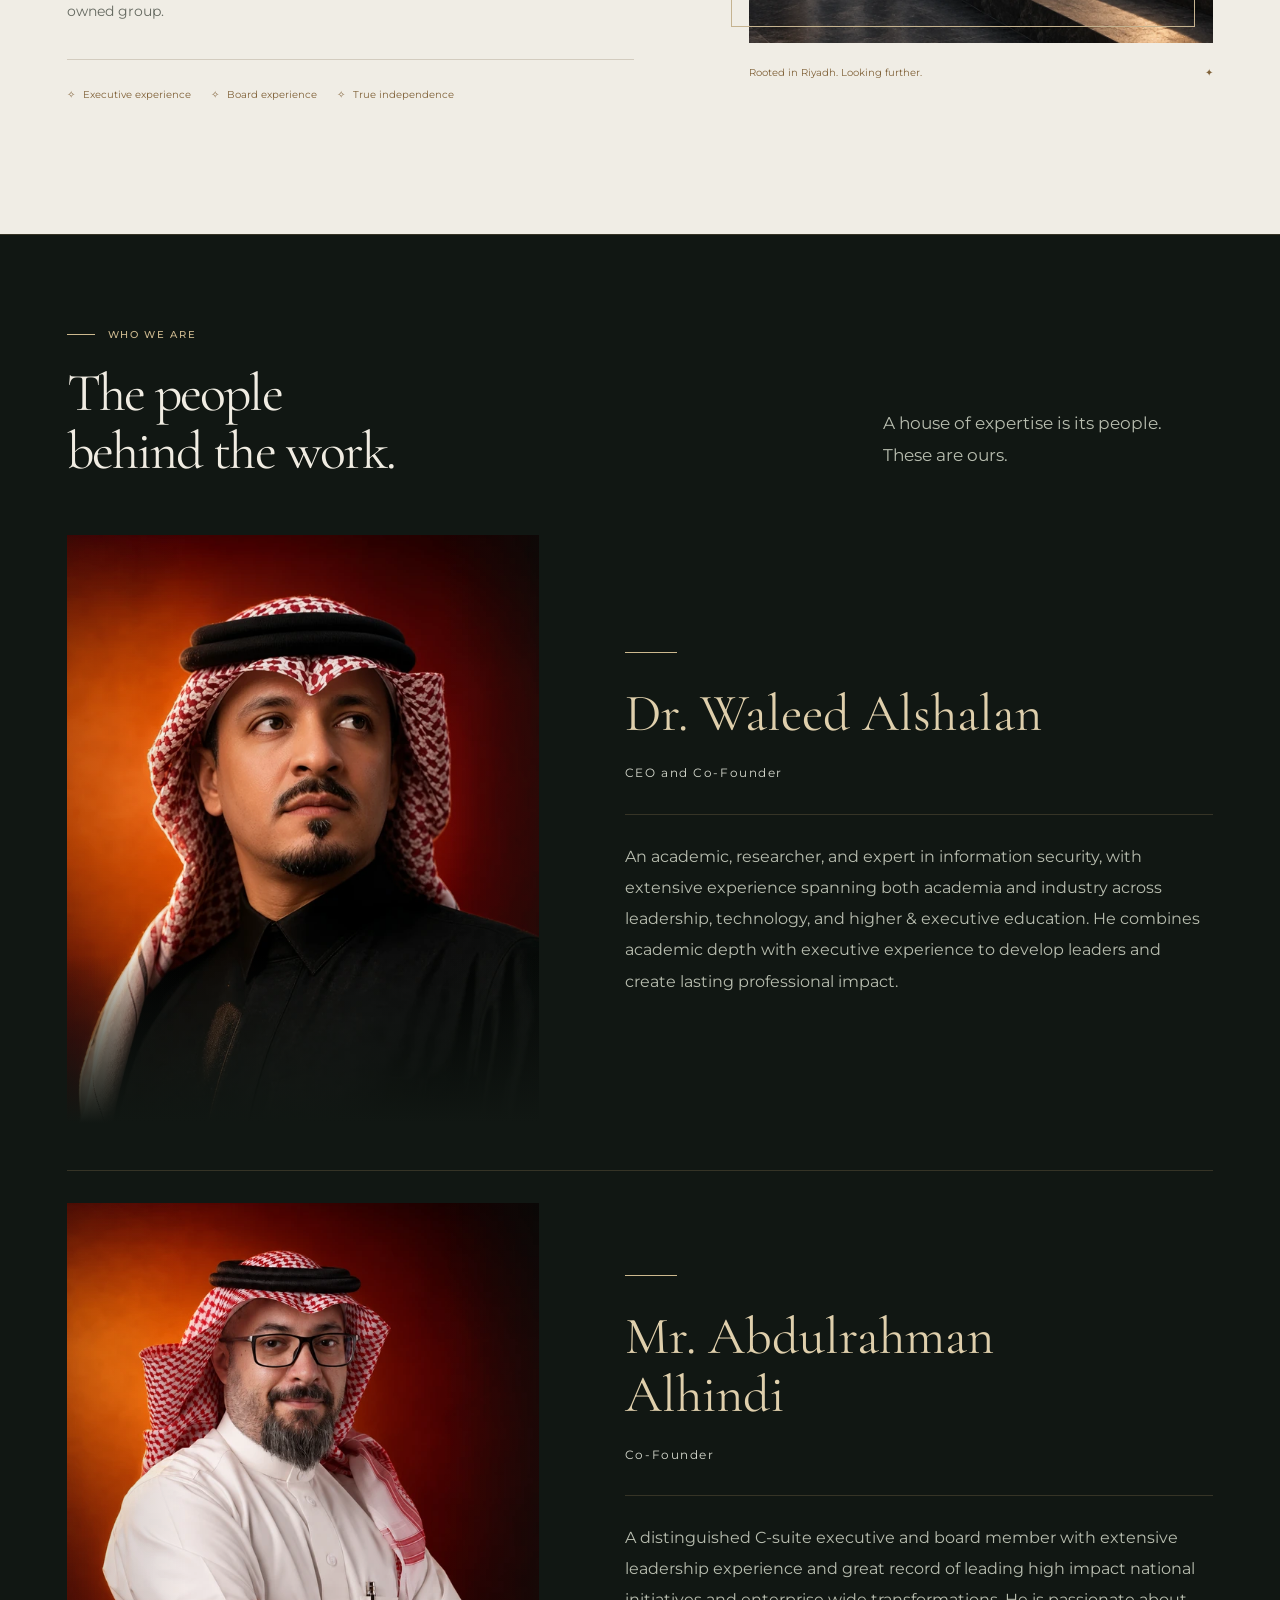
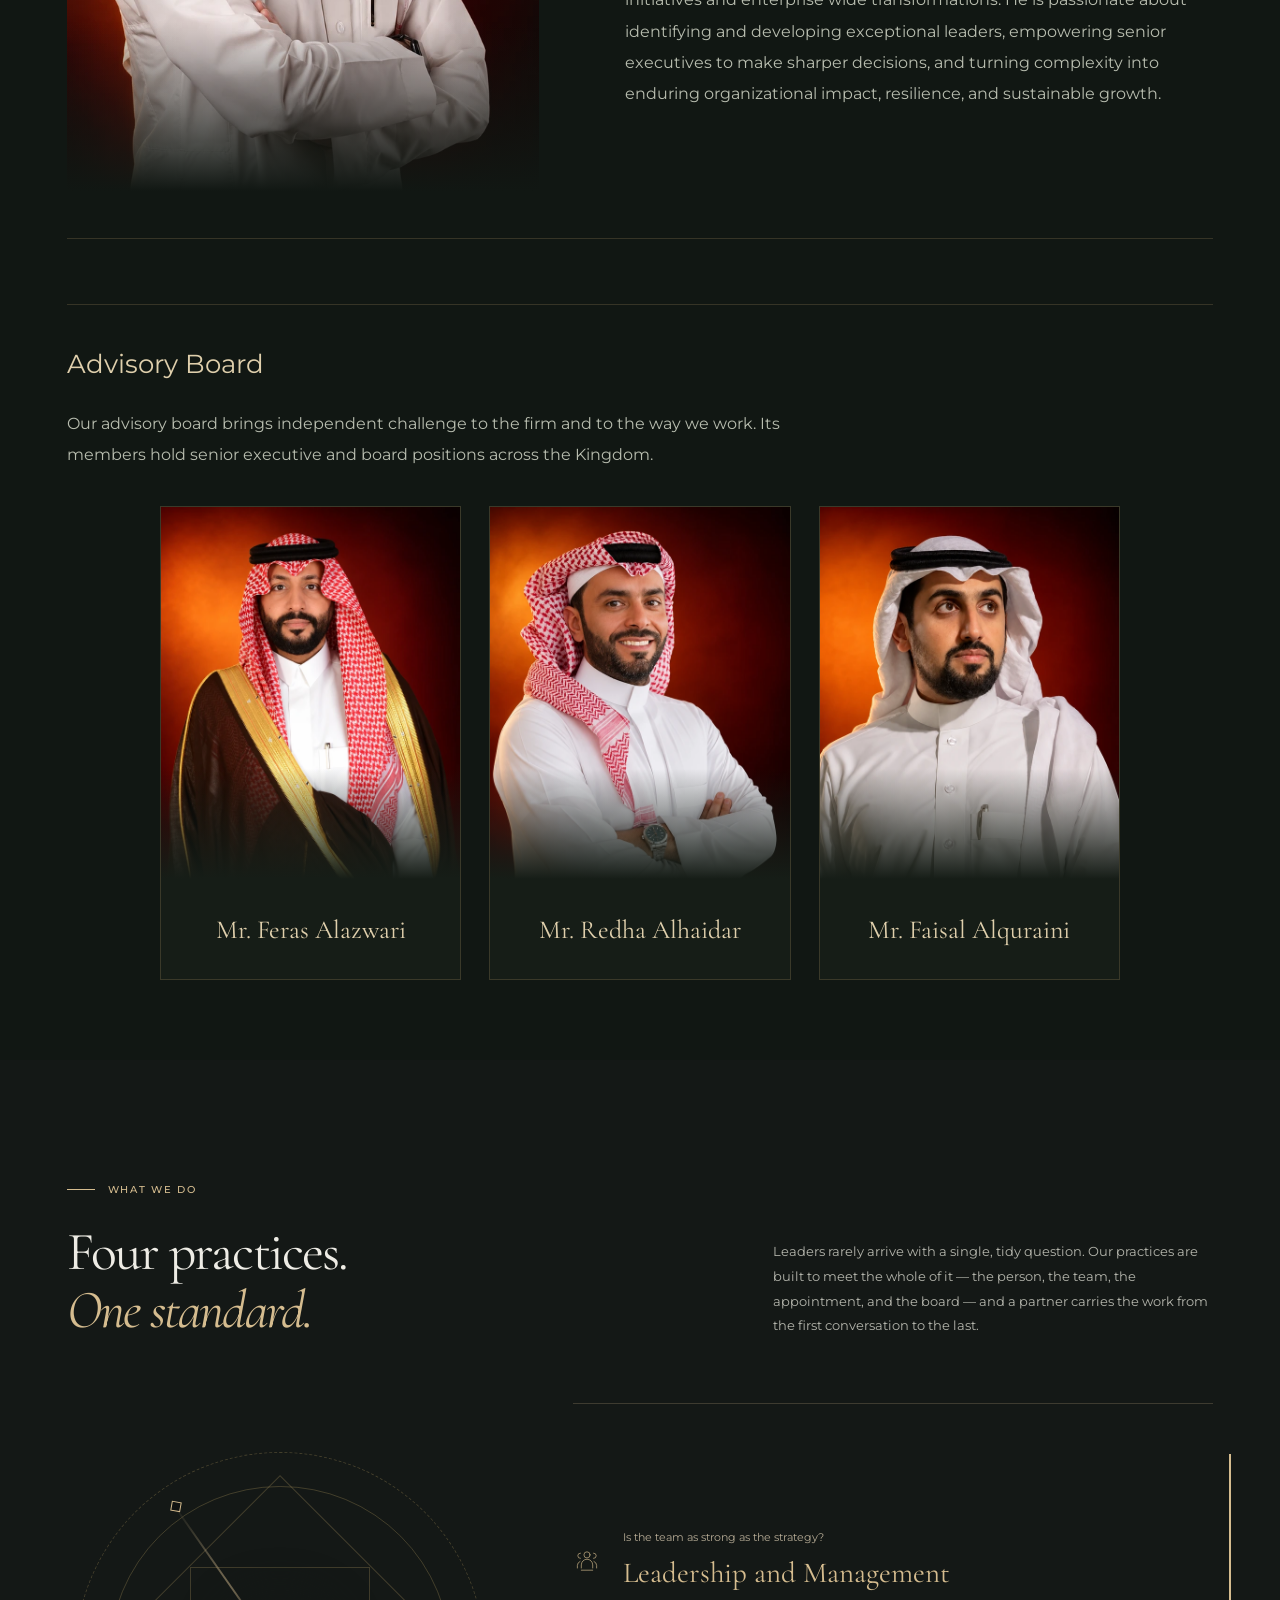
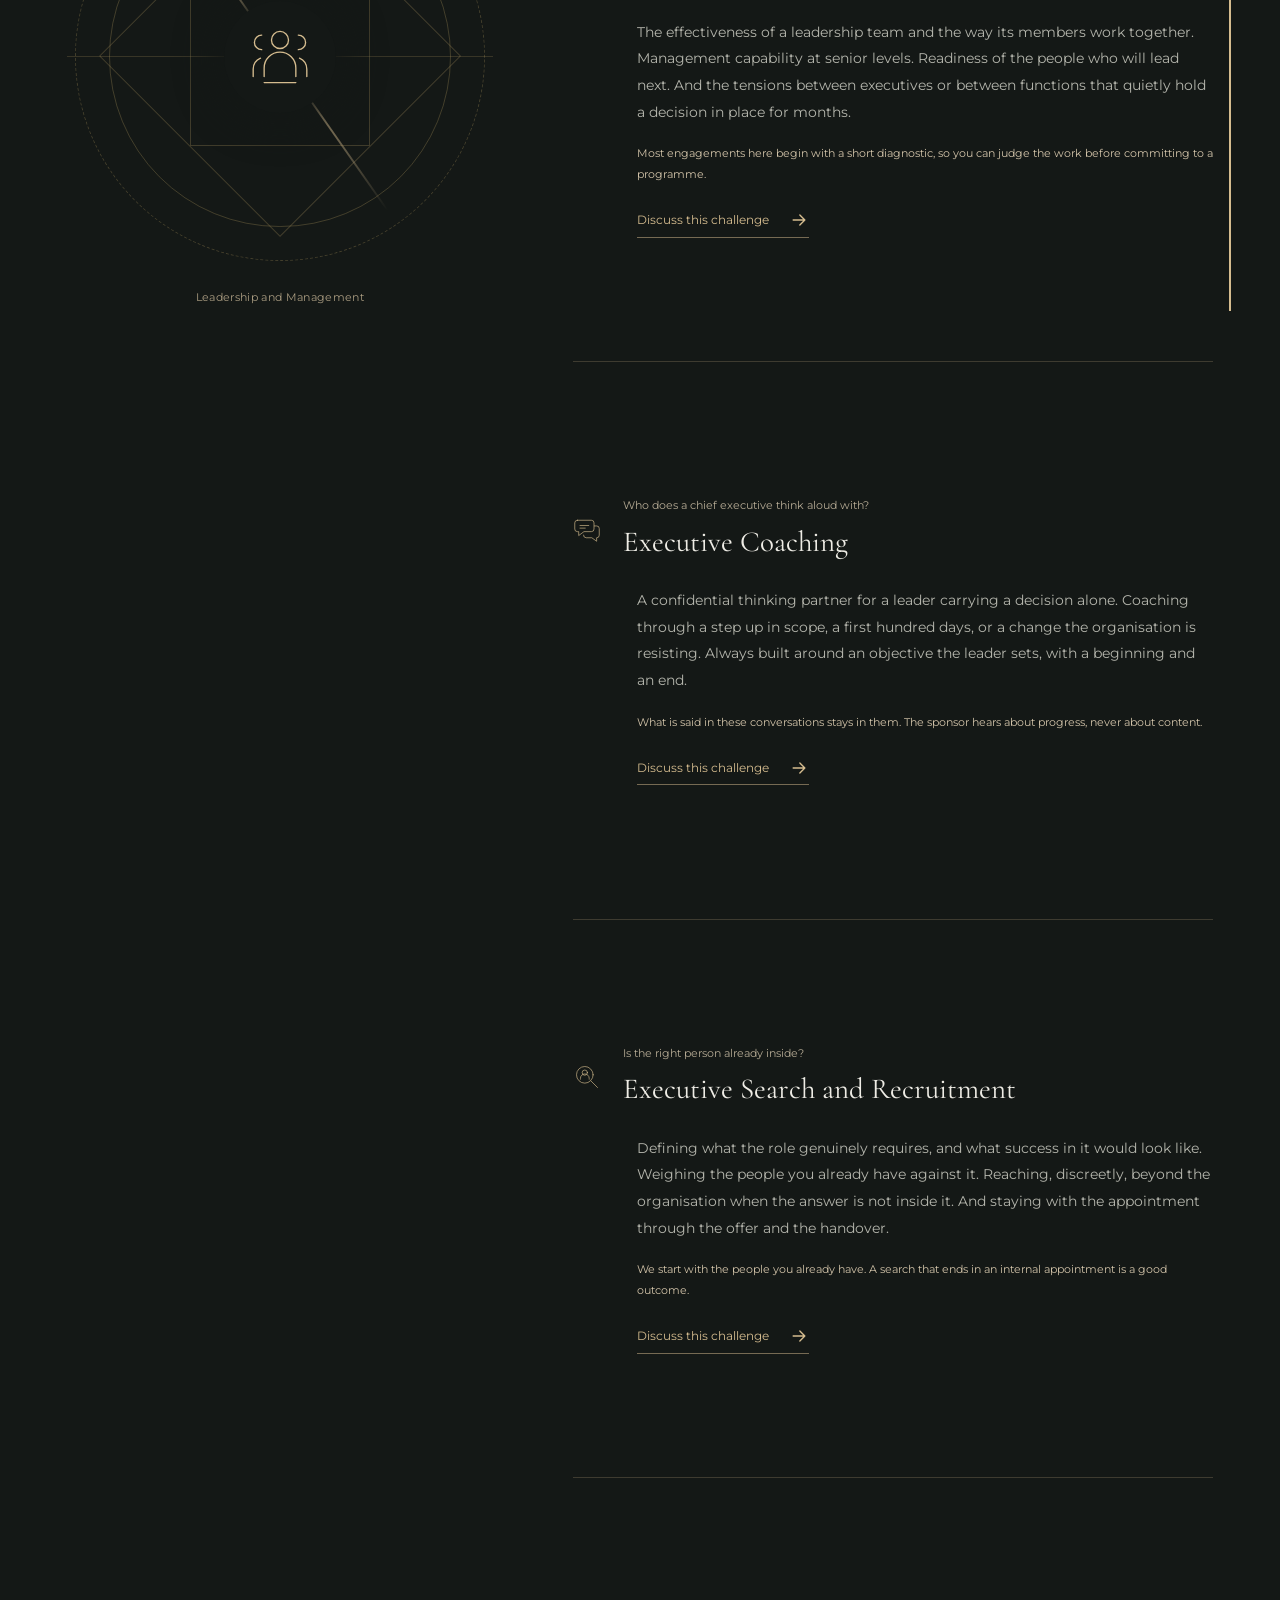
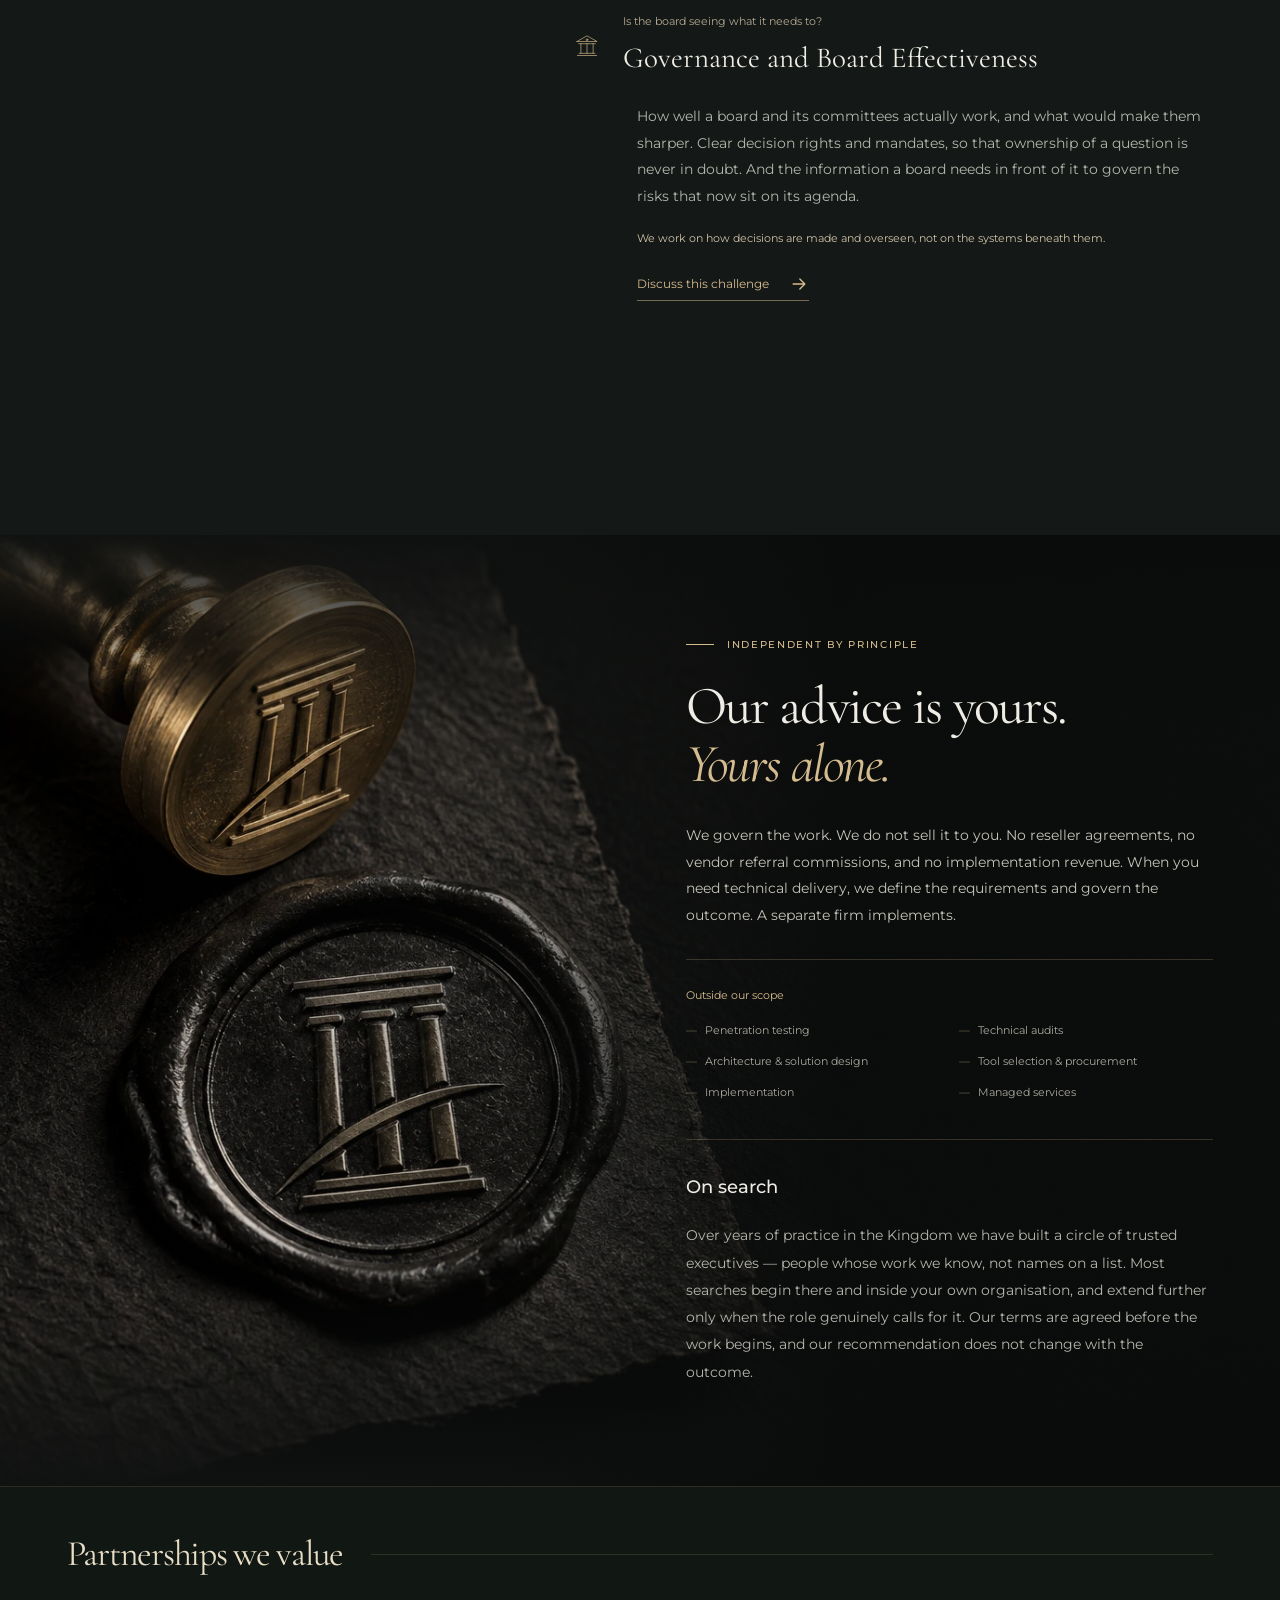
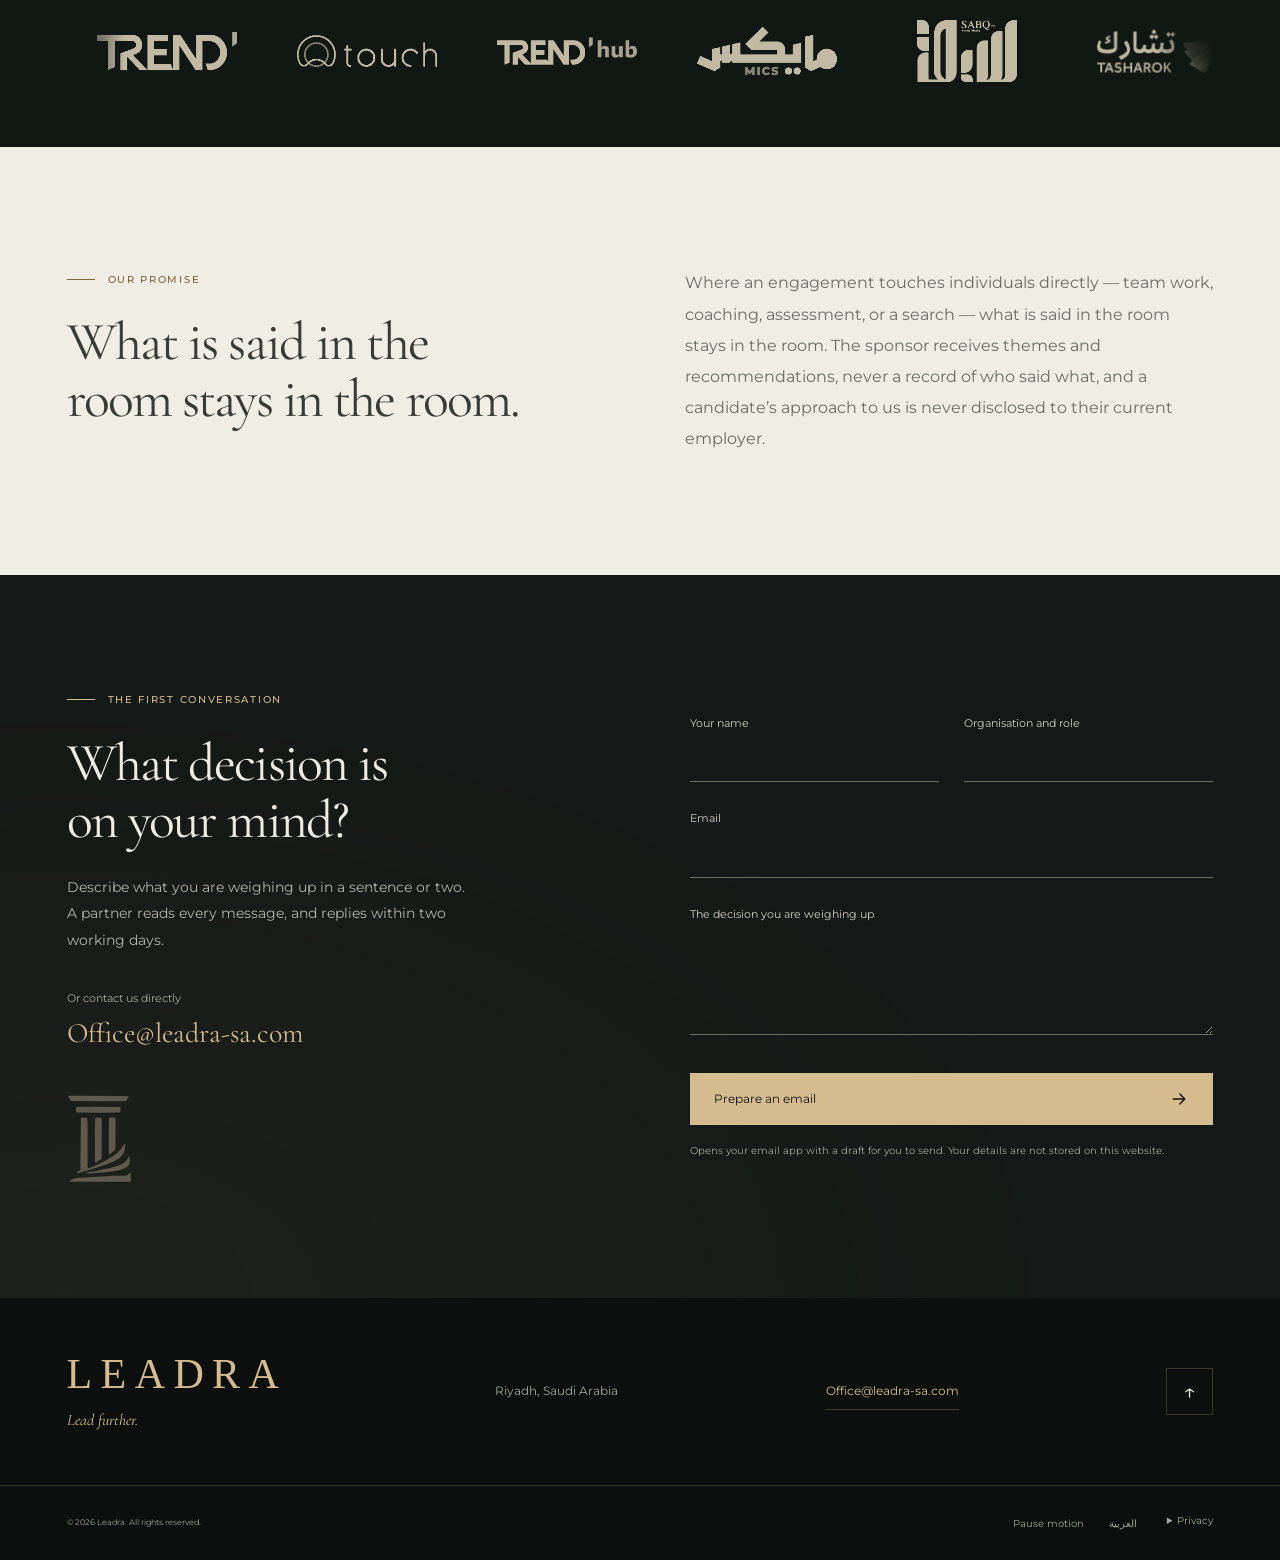
==== commit 877ac545: "Replace ribbon partners with approved company logos" ====
--- a/index.html
+++ b/index.html
@@ -1,5 +1,5 @@
 <!doctype html>
-<html lang="en" dir="ltr"><head><meta charset="utf-8"><meta name="viewport" content="width=device-width,initial-scale=1"><meta name="theme-color" content="#101211"><title>Leadra — Executive coaching, leadership, search, and governance | Riyadh</title><meta name="description" content="A Saudi house of expertise working with boards and executive teams on leadership and management, executive coaching, executive search, and board effectiveness."><link rel="icon" type="image/svg+xml" href="assets/favicon.svg?v=2"><link rel="icon" type="image/png" sizes="32x32" href="assets/icon-32.png"><link rel="apple-touch-icon" sizes="180x180" href="assets/icon-180.png"><link rel="canonical" href="https://leadra-sa.com/"><meta property="og:type" content="website"><meta property="og:site_name" content="LEADRA"><meta property="og:locale" content="en_US"><meta property="og:title" content="Leadra — Executive coaching, leadership, search, and governance | Riyadh"><meta property="og:description" content="A Saudi house of expertise working with boards and executive teams on leadership and management, executive coaching, executive search, and board effectiveness."><meta property="og:url" content="https://leadra-sa.com/"><meta property="og:image" content="https://leadra-sa.com/assets/leadra-social.png"><meta property="og:image:type" content="image/png"><meta property="og:image:width" content="1200"><meta property="og:image:height" content="630"><meta property="og:image:alt" content="LEADRA — gold logo on a dark background"><meta name="twitter:card" content="summary_large_image"><meta name="twitter:title" content="Leadra — Executive coaching, leadership, search, and governance | Riyadh"><meta name="twitter:description" content="A Saudi house of expertise working with boards and executive teams on leadership and management, executive coaching, executive search, and board effectiveness."><meta name="twitter:image" content="https://leadra-sa.com/assets/leadra-social.png"><link rel="alternate" hreflang="ar" href="index-ar.html"><link rel="alternate" hreflang="en" href="index.html"><link rel="preload" as="image" href="assets/editorial/summit.webp"><link rel="stylesheet" href="site.css?v=0bd4462b750d"><script src="site.js?v=f77f98cba923" defer></script><link rel="stylesheet" href="partners.css?v=de89fce9bd47"></head>
+<html lang="en" dir="ltr"><head><meta charset="utf-8"><meta name="viewport" content="width=device-width,initial-scale=1"><meta name="theme-color" content="#101211"><title>Leadra — Executive coaching, leadership, search, and governance | Riyadh</title><meta name="description" content="A Saudi house of expertise working with boards and executive teams on leadership and management, executive coaching, executive search, and board effectiveness."><link rel="icon" type="image/svg+xml" href="assets/favicon.svg?v=2"><link rel="icon" type="image/png" sizes="32x32" href="assets/icon-32.png"><link rel="apple-touch-icon" sizes="180x180" href="assets/icon-180.png"><link rel="canonical" href="https://leadra-sa.com/"><meta property="og:type" content="website"><meta property="og:site_name" content="LEADRA"><meta property="og:locale" content="en_US"><meta property="og:title" content="Leadra — Executive coaching, leadership, search, and governance | Riyadh"><meta property="og:description" content="A Saudi house of expertise working with boards and executive teams on leadership and management, executive coaching, executive search, and board effectiveness."><meta property="og:url" content="https://leadra-sa.com/"><meta property="og:image" content="https://leadra-sa.com/assets/leadra-social.png"><meta property="og:image:type" content="image/png"><meta property="og:image:width" content="1200"><meta property="og:image:height" content="630"><meta property="og:image:alt" content="LEADRA — gold logo on a dark background"><meta name="twitter:card" content="summary_large_image"><meta name="twitter:title" content="Leadra — Executive coaching, leadership, search, and governance | Riyadh"><meta name="twitter:description" content="A Saudi house of expertise working with boards and executive teams on leadership and management, executive coaching, executive search, and board effectiveness."><meta name="twitter:image" content="https://leadra-sa.com/assets/leadra-social.png"><link rel="alternate" hreflang="ar" href="index-ar.html"><link rel="alternate" hreflang="en" href="index.html"><link rel="preload" as="image" href="assets/editorial/summit.webp"><link rel="stylesheet" href="site.css?v=0bd4462b750d"><script src="site.js?v=f77f98cba923" defer></script><link rel="stylesheet" href="partners.css?v=3f4939108bc7"></head>
 <body><a class="skip" href="#main">Skip to content</a><div class="reading-progress" aria-hidden="true"></div>
 <header class="header"><div class="header-inner"><a class="brand" href="index.html" aria-label="Leadra"><img src="assets/logo-champagne.svg" width="33" height="45" alt=""><span>LEADRA<small>LEAD FURTHER.</small></span></a><nav id="navigation" aria-label="Main navigation"><a href="#about">About Leadra</a><a href="#expertise">Our expertise</a><a href="#approach">Our promise</a><a href="#contact">Let’s talk</a></nav><div class="header-actions"><a class="language" href="index-ar.html" lang="ar">العربية</a><button class="menu-toggle" aria-expanded="false" aria-controls="navigation" aria-label="Menu"><span></span><span></span></button></div></div></header>
 <main id="main">
@@ -7,6 +7,6 @@
 <section class="about section-light" id="about"><div class="section-shell about-grid"><div class="about-copy"><p class="eyebrow reveal">About Leadra</p><h2 class="reveal">Experience you cannot hire. <br><em>Only bring in.</em></h2><p class="lead reveal">A Saudi house of expertise, working with leaders in the Kingdom.</p><p class="reveal">Our partners have led executive teams, chaired an audit and risk committee, and carried executive responsibility for governance, risk, and data inside regulated government entities and academia.</p><p class="reveal">They have sat on both sides of a difficult executive conversation, and they have made these calls themselves — under time pressure and with incomplete information. What a client is paying for is that experience applied to a specific decision, with clear accountability for the advice.</p><p class="reveal">We are a Saudi house of expertise. We were built here and we work here, in Arabic and in English, with an understanding of how decisions are actually taken in the Kingdom — in the boardroom, in the ministry, and in the family-owned group.</p><div class="expertise-tags reveal"><span>Executive experience</span><span>Board experience</span><span>True independence</span></div></div><figure class="architecture reveal"><div class="image-window"><img src="assets/editorial/perspective.webp" width="1024" height="1536" loading="lazy" alt="A curved stair between stone pillars opens onto a sunlit mountain horizon"></div><figcaption><span>Rooted in Riyadh. Looking further.</span><span aria-hidden="true">✦</span></figcaption></figure></div></section>
 <section id="people" class="people section-light" aria-labelledby="people-title"><div class="section-shell people-grid"><div class="people-heading"><p class="eyebrow reveal">Who we are</p><h2 id="people-title" class="reveal">The people behind the work.</h2><p class="lead reveal">A house of expertise is its people. These are ours.</p></div><div class="founder-cards reveal"><article class="person-card person-card--profile" aria-labelledby="waleed-name"><figure class="profile-portrait"><img src="assets/team/waleed-alshalan-960.webp" srcset="assets/team/waleed-alshalan-640.webp 640w, assets/team/waleed-alshalan-960.webp 960w, assets/team/waleed-alshalan-1440.webp 1440w" sizes="(max-width:600px) 90vw, (max-width:900px) 40vw, 42vw" width="2046" height="3074" loading="lazy" decoding="async" alt="Dr. Waleed Alshalan"></figure><div class="person-card-copy"><h3 class="person-card-name" id="waleed-name">Dr. Waleed Alshalan</h3><p class="person-card-role">CEO and Co-Founder</p><p class="person-card-bio">An academic, researcher, and expert in information security, with extensive experience spanning both academia and industry across leadership, technology, and higher &amp; executive education. He combines academic depth with executive experience to develop leaders and create lasting professional impact.</p></div></article><article class="person-card person-card--profile" aria-labelledby="alhindi-name"><figure class="profile-portrait"><img src="assets/team/abdulrahman-alhindi-960.webp" srcset="assets/team/abdulrahman-alhindi-640.webp 640w, assets/team/abdulrahman-alhindi-960.webp 960w, assets/team/abdulrahman-alhindi-1024.webp 1024w" sizes="(max-width:600px) 90vw, (max-width:900px) 40vw, 42vw" width="1024" height="1536" loading="lazy" decoding="async" alt="Mr. Abdulrahman Alhindi"></figure><div class="person-card-copy"><h3 class="person-card-name" id="alhindi-name">Mr. Abdulrahman Alhindi</h3><p class="person-card-role">Co-Founder</p><p class="person-card-bio">A distinguished C-suite executive and board member with extensive leadership experience and great record of leading high impact national initiatives and enterprise wide transformations. He is passionate about identifying and developing exceptional leaders, empowering senior executives to make sharper decisions, and turning complexity into enduring organizational impact, resilience, and sustainable growth.</p></div></article></div><div class="advisory-copy reveal"><h3>Advisory Board</h3><p>Our advisory board brings independent challenge to the firm and to the way we work. Its members hold senior executive and board positions across the Kingdom.</p><div class="advisory-cards"><article class="person-card person-card--profile" aria-labelledby="feras-name"><figure class="profile-portrait"><img src="assets/team/feras-alazwari-960.webp" srcset="assets/team/feras-alazwari-640.webp 640w, assets/team/feras-alazwari-960.webp 960w, assets/team/feras-alazwari-1024.webp 1024w" sizes="(max-width:600px) 90vw, (max-width:900px) 40vw, 42vw" width="1024" height="1536" loading="lazy" decoding="async" alt="Mr. Feras Alazwari"></figure><div class="person-card-copy"><h3 class="person-card-name" id="feras-name">Mr. Feras Alazwari</h3></div></article><article class="person-card person-card--profile" aria-labelledby="redha-alhaidar-name"><figure class="profile-portrait"><img src="assets/team/redha-alhaidar-960.webp" srcset="assets/team/redha-alhaidar-640.webp 640w, assets/team/redha-alhaidar-960.webp 960w, assets/team/redha-alhaidar-1024.webp 1024w" sizes="(max-width:600px) 85vw, 300px" width="1024" height="1536" loading="lazy" decoding="async" alt="Mr. Redha Alhaidar"></figure><div class="person-card-copy"><h3 class="person-card-name" id="redha-alhaidar-name">Mr. Redha Alhaidar</h3></div></article><article class="person-card person-card--profile" aria-labelledby="faisal-alquraini-name"><figure class="profile-portrait"><img src="assets/team/faisal-alquraini-960.webp" srcset="assets/team/faisal-alquraini-640.webp 640w, assets/team/faisal-alquraini-960.webp 960w, assets/team/faisal-alquraini-1024.webp 1024w" sizes="(max-width:600px) 85vw, 300px" width="1024" height="1536" loading="lazy" decoding="async" alt="Mr. Faisal Alquraini"></figure><div class="person-card-copy"><h3 class="person-card-name" id="faisal-alquraini-name">Mr. Faisal Alquraini</h3></div></article></div></div></div></section><section class="expertise" id="expertise"><div class="section-shell"><div class="section-heading"><div><p class="eyebrow reveal">What we do</p><h2 class="reveal">Four practices. <br><em>One standard.</em></h2></div><p class="section-intro reveal">Leaders rarely arrive with a single, tidy question. Our practices are built to meet the whole of it — the person, the team, the appointment, and the board — and a partner carries the work from the first conversation to the last.</p></div><div class="expertise-grid"><div class="compass-art" data-active="0" aria-hidden="true"><div class="compass-orbit orbit-outer"></div><div class="compass-orbit orbit-inner"></div><div class="compass-cross"></div><div class="compass-needle"></div><div class="compass-core"><span class="compass-glyph glyph-0"><svg width="24" height="24" viewbox="0 0 64 64" fill="none" stroke="currentColor" stroke-width="1.5" stroke-linecap="round" stroke-linejoin="round" aria-hidden="true"><circle cx="32" cy="18" r="7"></circle><path d="M19 48v-7a13 13 0 0 1 26 0v7M10 48v-6a10 10 0 0 1 6-9m38 15v-6a10 10 0 0 0-6-9"></path><path d="M17 14a6 6 0 0 0 0 12m30-12a6 6 0 0 1 0 12M19 53h26"></path></svg></span><span class="compass-glyph glyph-1"><svg width="24" height="24" viewbox="0 0 64 64" fill="none" stroke="currentColor" stroke-width="1.5" stroke-linecap="round" stroke-linejoin="round" aria-hidden="true"><path d="M10 12h32a6 6 0 0 1 6 6v14a6 6 0 0 1-6 6H25l-12 9V38h-3a6 6 0 0 1-6-6V18a6 6 0 0 1 6-6Z"></path><path d="M49 25h5a6 6 0 0 1 6 6v15a6 6 0 0 1-6 6v8l-11-8H30a6 6 0 0 1-6-6M16 24h20M16 30h12"></path></svg></span><span class="compass-glyph glyph-2"><svg width="24" height="24" viewbox="0 0 64 64" fill="none" stroke="currentColor" stroke-width="1.5" stroke-linecap="round" stroke-linejoin="round" aria-hidden="true"><circle cx="27" cy="27" r="19"></circle><path d="m41 41 15 15"></path><circle cx="27" cy="22" r="6"></circle><path d="M17 37v-2a10 10 0 0 1 20 0v2"></path></svg></span><span class="compass-glyph glyph-3"><svg width="24" height="24" viewbox="0 0 64 64" fill="none" stroke="currentColor" stroke-width="1.5" stroke-linecap="round" stroke-linejoin="round" aria-hidden="true"><path d="M9 24 32 11l23 13H9Z"></path><path d="M13 29h38M14 51h36M10 56h44M18 29v22m14-22v22m14-22v22"></path><circle cx="32" cy="20" r="2"></circle></svg></span></div><div class="compass-caption"><span class="compass-label label-0">Leadership and Management</span><span class="compass-label label-1">Executive Coaching</span><span class="compass-label label-2">Executive Search and Recruitment</span><span class="compass-label label-3">Governance and Board Effectiveness</span></div></div><div class="practices"><article class="practice" id="practice-0" aria-labelledby="practice-title-0"><div class="practice-heading"><span class="practice-icon" aria-hidden="true"><svg width="24" height="24" viewbox="0 0 64 64" fill="none" stroke="currentColor" stroke-width="1.5" stroke-linecap="round" stroke-linejoin="round" aria-hidden="true"><circle cx="32" cy="18" r="7"></circle><path d="M19 48v-7a13 13 0 0 1 26 0v7M10 48v-6a10 10 0 0 1 6-9m38 15v-6a10 10 0 0 0-6-9"></path><path d="M17 14a6 6 0 0 0 0 12m30-12a6 6 0 0 1 0 12M19 53h26"></path></svg></span><div><p class="practice-question">Is the team as strong as the strategy?</p><h3 id="practice-title-0">Leadership and Management</h3></div></div><div class="practice-content"><p>The effectiveness of a leadership team and the way its members work together. Management capability at senior levels. Readiness of the people who will lead next. And the tensions between executives or between functions that quietly hold a decision in place for months.</p><p class="who">Most engagements here begin with a short diagnostic, so you can judge the work before committing to a programme.</p><a class="text-link" href="#contact">Discuss this challenge <span class="arrow" aria-hidden="true"><svg width="20" height="20" viewbox="0 0 24 24" fill="none" stroke="currentColor" stroke-width="1.65" stroke-linecap="round" stroke-linejoin="round" focusable="false" aria-hidden="true"><path d="M5 12h14m-6-6 6 6-6 6"></path></svg></span></a></div></article><article class="practice" id="practice-1" aria-labelledby="practice-title-1"><div class="practice-heading"><span class="practice-icon" aria-hidden="true"><svg width="24" height="24" viewbox="0 0 64 64" fill="none" stroke="currentColor" stroke-width="1.5" stroke-linecap="round" stroke-linejoin="round" aria-hidden="true"><path d="M10 12h32a6 6 0 0 1 6 6v14a6 6 0 0 1-6 6H25l-12 9V38h-3a6 6 0 0 1-6-6V18a6 6 0 0 1 6-6Z"></path><path d="M49 25h5a6 6 0 0 1 6 6v15a6 6 0 0 1-6 6v8l-11-8H30a6 6 0 0 1-6-6M16 24h20M16 30h12"></path></svg></span><div><p class="practice-question">Who does a chief executive think aloud with?</p><h3 id="practice-title-1">Executive Coaching</h3></div></div><div class="practice-content"><p>A confidential thinking partner for a leader carrying a decision alone. Coaching through a step up in scope, a first hundred days, or a change the organisation is resisting. Always built around an objective the leader sets, with a beginning and an end.</p><p class="who">What is said in these conversations stays in them. The sponsor hears about progress, never about content.</p><a class="text-link" href="#contact">Discuss this challenge <span class="arrow" aria-hidden="true"><svg width="20" height="20" viewbox="0 0 24 24" fill="none" stroke="currentColor" stroke-width="1.65" stroke-linecap="round" stroke-linejoin="round" focusable="false" aria-hidden="true"><path d="M5 12h14m-6-6 6 6-6 6"></path></svg></span></a></div></article><article class="practice" id="practice-2" aria-labelledby="practice-title-2"><div class="practice-heading"><span class="practice-icon" aria-hidden="true"><svg width="24" height="24" viewbox="0 0 64 64" fill="none" stroke="currentColor" stroke-width="1.5" stroke-linecap="round" stroke-linejoin="round" aria-hidden="true"><circle cx="27" cy="27" r="19"></circle><path d="m41 41 15 15"></path><circle cx="27" cy="22" r="6"></circle><path d="M17 37v-2a10 10 0 0 1 20 0v2"></path></svg></span><div><p class="practice-question">Is the right person already inside?</p><h3 id="practice-title-2">Executive Search and Recruitment</h3></div></div><div class="practice-content"><p>Defining what the role genuinely requires, and what success in it would look like. Weighing the people you already have against it. Reaching, discreetly, beyond the organisation when the answer is not inside it. And staying with the appointment through the offer and the handover.</p><p class="who">We start with the people you already have. A search that ends in an internal appointment is a good outcome.</p><a class="text-link" href="#contact">Discuss this challenge <span class="arrow" aria-hidden="true"><svg width="20" height="20" viewbox="0 0 24 24" fill="none" stroke="currentColor" stroke-width="1.65" stroke-linecap="round" stroke-linejoin="round" focusable="false" aria-hidden="true"><path d="M5 12h14m-6-6 6 6-6 6"></path></svg></span></a></div></article><article class="practice" id="practice-3" aria-labelledby="practice-title-3"><div class="practice-heading"><span class="practice-icon" aria-hidden="true"><svg width="24" height="24" viewbox="0 0 64 64" fill="none" stroke="currentColor" stroke-width="1.5" stroke-linecap="round" stroke-linejoin="round" aria-hidden="true"><path d="M9 24 32 11l23 13H9Z"></path><path d="M13 29h38M14 51h36M10 56h44M18 29v22m14-22v22m14-22v22"></path><circle cx="32" cy="20" r="2"></circle></svg></span><div><p class="practice-question">Is the board seeing what it needs to?</p><h3 id="practice-title-3">Governance and Board Effectiveness</h3></div></div><div class="practice-content"><p>How well a board and its committees actually work, and what would make them sharper. Clear decision rights and mandates, so that ownership of a question is never in doubt. And the information a board needs in front of it to govern the risks that now sit on its agenda.</p><p class="who">We work on how decisions are made and overseen, not on the systems beneath them.</p><a class="text-link" href="#contact">Discuss this challenge <span class="arrow" aria-hidden="true"><svg width="20" height="20" viewbox="0 0 24 24" fill="none" stroke="currentColor" stroke-width="1.65" stroke-linecap="round" stroke-linejoin="round" focusable="false" aria-hidden="true"><path d="M5 12h14m-6-6 6 6-6 6"></path></svg></span></a></div></article></div></div></div></section>
 <section class="independence" id="independence"><div class="seal-image" aria-hidden="true"></div><div class="section-shell independence-inner"><div class="independence-copy"><p class="eyebrow reveal">Independent by principle</p><h2 class="reveal">Our advice is yours.<br><em>Yours alone.</em></h2><p class="reveal">We govern the work. We do not sell it to you. No reseller agreements, no vendor referral commissions, and no implementation revenue. When you need technical delivery, we define the requirements and govern the outcome. A separate firm implements.</p><div class="scope reveal"><h3>Outside our scope</h3><ul><li>Penetration testing</li><li>Technical audits</li><li>Architecture &amp; solution design</li><li>Tool selection &amp; procurement</li><li>Implementation</li><li>Managed services</li></ul></div><div class="search-note reveal"><h3>On search</h3><p>Over years of practice in the Kingdom we have built a circle of trusted executives — people whose work we know, not names on a list. Most searches begin there and inside your own organisation, and extend further only when the role genuinely calls for it. Our terms are agreed before the work begins, and our recommendation does not change with the outcome.</p></div></div></div></section>
-<section id="partners" class="partners-sample" aria-labelledby="partners-title"><div class="section-shell"><div class="partners-heading"><h2 id="partners-title">Partnerships we value</h2></div><div class="partners-ribbon" tabindex="0" role="region" aria-label="Partner logos — scroll to explore"><div class="partners-track"><div class="partners-group"><div class="partner-mark"><img src="assets/partners/misk.png" alt="Misk Foundation" width="220" height="130" loading="lazy" decoding="async"></div><div class="partner-mark"><img src="assets/partners/health.png" alt="Ministry of Health" width="220" height="130" loading="lazy" decoding="async"></div><div class="partner-mark"><img src="assets/partners/interior.png" alt="Ministry of Interior" width="220" height="130" loading="lazy" decoding="async"></div><div class="partner-mark"><img src="assets/partners/tourism.png" alt="Ministry of Tourism" width="220" height="130" loading="lazy" decoding="async"></div><div class="partner-mark"><img src="assets/partners/finance.png" alt="Ministry of Finance" width="220" height="130" loading="lazy" decoding="async"></div><div class="partner-mark"><img src="assets/partners/hajj.png" alt="Ministry of Hajj and Umrah" width="220" height="130" loading="lazy" decoding="async"></div><div class="partner-mark"><img src="assets/partners/sdb.png" alt="Social Development Bank" width="220" height="130" loading="lazy" decoding="async"></div><div class="partner-mark"><img src="assets/partners/ppa.svg" alt="Public Pension Agency" width="220" height="130" loading="lazy" decoding="async"></div><div class="partner-mark"><img src="assets/partners/sport.png" alt="Ministry of Sport" width="220" height="130" loading="lazy" decoding="async"></div><div class="partner-mark"><img src="assets/partners/municipal.png" alt="Ministry of Municipalities and Housing" width="220" height="130" loading="lazy" decoding="async"></div><div class="partner-mark"><img src="assets/partners/nrrc.png" alt="Nuclear and Radiological Regulatory Commission" width="220" height="130" loading="lazy" decoding="async"></div></div><div class="partners-group" aria-hidden="true"><div class="partner-mark"><img src="assets/partners/misk.png" alt="" width="220" height="130" loading="lazy" decoding="async"></div><div class="partner-mark"><img src="assets/partners/health.png" alt="" width="220" height="130" loading="lazy" decoding="async"></div><div class="partner-mark"><img src="assets/partners/interior.png" alt="" width="220" height="130" loading="lazy" decoding="async"></div><div class="partner-mark"><img src="assets/partners/tourism.png" alt="" width="220" height="130" loading="lazy" decoding="async"></div><div class="partner-mark"><img src="assets/partners/finance.png" alt="" width="220" height="130" loading="lazy" decoding="async"></div><div class="partner-mark"><img src="assets/partners/hajj.png" alt="" width="220" height="130" loading="lazy" decoding="async"></div><div class="partner-mark"><img src="assets/partners/sdb.png" alt="" width="220" height="130" loading="lazy" decoding="async"></div><div class="partner-mark"><img src="assets/partners/ppa.svg" alt="" width="220" height="130" loading="lazy" decoding="async"></div><div class="partner-mark"><img src="assets/partners/sport.png" alt="" width="220" height="130" loading="lazy" decoding="async"></div><div class="partner-mark"><img src="assets/partners/municipal.png" alt="" width="220" height="130" loading="lazy" decoding="async"></div><div class="partner-mark"><img src="assets/partners/nrrc.png" alt="" width="220" height="130" loading="lazy" decoding="async"></div></div></div></div></div></section><section class="approach section-light promise" id="approach" aria-labelledby="promise-title"><div class="section-shell promise-grid"><div class="promise-heading"><p class="eyebrow reveal">Our promise</p><h2 id="promise-title" class="reveal">What is said in the room stays in the room.</h2></div><p class="promise-body reveal">Where an engagement touches individuals directly — team work, coaching, assessment, or a search — what is said in the room stays in the room. The sponsor receives themes and recommendations, never a record of who said what, and a candidate’s approach to us is never disclosed to their current employer.</p></div></section>
+<section id="partners" class="partners-sample" aria-labelledby="partners-title"><div class="section-shell"><div class="partners-heading"><h2 id="partners-title">Partnerships we value</h2></div><svg width="0" height="0" aria-hidden="true" style="position:absolute"><defs><filter id="company-paper" color-interpolation-filters="sRGB"><feColorMatrix values="0 0 0 0 0 0 0 0 0 0 0 0 0 0 0 -.33 -.34 -.33 0 1"/><feComponentTransfer result="ink"><feFuncA type="linear" slope="1.4" intercept="0"/></feComponentTransfer><feFlood flood-color="#e8ddc5"/><feComposite operator="in" in2="ink"/></filter><filter id="company-dark" color-interpolation-filters="sRGB"><feColorMatrix values="0 0 0 0 0 0 0 0 0 0 0 0 0 0 0 0 1.4 0 0 -.3"/><feComponentTransfer result="ink"><feFuncA type="linear" slope="1.4" intercept="0"/></feComponentTransfer><feFlood flood-color="#e8ddc5"/><feComposite operator="in" in2="ink"/></filter></defs></svg><div class="partners-ribbon" tabindex="0" role="region" aria-label="Partner logos — scroll to explore"><div class="partners-track"><div class="partners-group"><div class="partner-mark"><svg class="company-logo" role="img" aria-label="Trend" viewBox="34 225 526 143"><image href="assets/companies/trend.jpg" width="591" height="591" filter="url(#company-paper)"/></svg></div><div class="partner-mark"><svg class="company-logo" role="img" aria-label="Touch" viewBox="22 223 550 124"><image href="assets/companies/touch.jpg" width="591" height="591" filter="url(#company-paper)"/></svg></div><div class="partner-mark"><svg class="company-logo" role="img" aria-label="Trend Hub" viewBox="324 1093 1912 372"><image href="assets/companies/trend-hub.jpg" width="2560" height="2560" filter="url(#company-paper)"/></svg></div><div class="partner-mark"><svg class="company-logo" role="img" aria-label="Mics" viewBox="21 208 545 189"><image href="assets/companies/mics.jpg" width="591" height="591" filter="url(#company-paper)"/></svg></div><div class="partner-mark"><svg class="company-logo" role="img" aria-label="Sabq" viewBox="217 339 646 402"><image href="assets/companies/sabq.jpg" width="1080" height="1080" filter="url(#company-dark)"/></svg></div><div class="partner-mark"><svg class="company-logo" role="img" aria-label="Tasharok" viewBox="23 70 136 42"><image href="assets/companies/tasharok.png" width="181" height="181" filter="url(#company-paper)"/></svg></div><div class="partner-mark"><svg class="company-logo" role="img" aria-label="Cipher" viewBox="515 2322 4526 912"><image href="assets/companies/cipher.png" width="5556" height="5556" filter="url(#company-paper)"/></svg></div><div class="partner-mark"><svg class="company-logo" role="img" aria-label="Abeel" viewBox="51 63 80 55"><image href="assets/companies/abeel.png" width="181" height="181" filter="url(#company-paper)"/></svg></div><div class="partner-mark"><svg class="company-logo" role="img" aria-label="Cube Experience Group" viewBox="448 222 862 449"><image href="assets/companies/cubex.jpg" width="1729" height="893" filter="url(#company-paper)"/></svg></div><div class="partner-mark"><svg class="company-logo" role="img" aria-label="Hamah" viewBox="362 769 1969 752"><image href="assets/companies/hamah.jpg" width="2560" height="2560" filter="url(#company-dark)"/></svg></div></div><div class="partners-group" aria-hidden="true"><div class="partner-mark"><svg class="company-logo" role="img" aria-label="Trend" viewBox="34 225 526 143"><image href="assets/companies/trend.jpg" width="591" height="591" filter="url(#company-paper)"/></svg></div><div class="partner-mark"><svg class="company-logo" role="img" aria-label="Touch" viewBox="22 223 550 124"><image href="assets/companies/touch.jpg" width="591" height="591" filter="url(#company-paper)"/></svg></div><div class="partner-mark"><svg class="company-logo" role="img" aria-label="Trend Hub" viewBox="324 1093 1912 372"><image href="assets/companies/trend-hub.jpg" width="2560" height="2560" filter="url(#company-paper)"/></svg></div><div class="partner-mark"><svg class="company-logo" role="img" aria-label="Mics" viewBox="21 208 545 189"><image href="assets/companies/mics.jpg" width="591" height="591" filter="url(#company-paper)"/></svg></div><div class="partner-mark"><svg class="company-logo" role="img" aria-label="Sabq" viewBox="217 339 646 402"><image href="assets/companies/sabq.jpg" width="1080" height="1080" filter="url(#company-dark)"/></svg></div><div class="partner-mark"><svg class="company-logo" role="img" aria-label="Tasharok" viewBox="23 70 136 42"><image href="assets/companies/tasharok.png" width="181" height="181" filter="url(#company-paper)"/></svg></div><div class="partner-mark"><svg class="company-logo" role="img" aria-label="Cipher" viewBox="515 2322 4526 912"><image href="assets/companies/cipher.png" width="5556" height="5556" filter="url(#company-paper)"/></svg></div><div class="partner-mark"><svg class="company-logo" role="img" aria-label="Abeel" viewBox="51 63 80 55"><image href="assets/companies/abeel.png" width="181" height="181" filter="url(#company-paper)"/></svg></div><div class="partner-mark"><svg class="company-logo" role="img" aria-label="Cube Experience Group" viewBox="448 222 862 449"><image href="assets/companies/cubex.jpg" width="1729" height="893" filter="url(#company-paper)"/></svg></div><div class="partner-mark"><svg class="company-logo" role="img" aria-label="Hamah" viewBox="362 769 1969 752"><image href="assets/companies/hamah.jpg" width="2560" height="2560" filter="url(#company-dark)"/></svg></div></div></div></div></div></section><section class="approach section-light promise" id="approach" aria-labelledby="promise-title"><div class="section-shell promise-grid"><div class="promise-heading"><p class="eyebrow reveal">Our promise</p><h2 id="promise-title" class="reveal">What is said in the room stays in the room.</h2></div><p class="promise-body reveal">Where an engagement touches individuals directly — team work, coaching, assessment, or a search — what is said in the room stays in the room. The sponsor receives themes and recommendations, never a record of who said what, and a candidate’s approach to us is never disclosed to their current employer.</p></div></section>
 <section class="contact" id="contact"><div class="section-shell contact-grid"><div class="contact-copy"><p class="eyebrow reveal">The first conversation</p><h2 class="reveal">What decision is on your mind?</h2><p class="reveal">Describe what you are weighing up in a sentence or two. A partner reads every message, and replies within two working days.</p><div class="direct-contact"><small>Or contact us directly</small><a href="mailto:Office@leadra-sa.com" dir="ltr">Office@leadra-sa.com</a></div><div class="contact-mark" aria-hidden="true"><img src="assets/logo-champagne.svg" width="89" height="120" alt=""></div></div><form class="contact-form" action="mailto:Office@leadra-sa.com" method="get"><div class="form-pair"><div class="field"><label for="name">Your name</label><input id="name" name="name" autocomplete="name" maxlength="100" required></div><div class="field"><label for="org">Organisation and role</label><input id="org" name="org" autocomplete="organization" maxlength="180" required></div></div><div class="field"><label for="email">Email</label><input id="email" name="email" type="email" dir="ltr" autocomplete="email" maxlength="180" required></div><div class="field"><label for="question">The decision you are weighing up</label><textarea id="question" name="question" rows="3" maxlength="1800" required></textarea></div><button class="button" type="submit">Prepare an email<span class="arrow" aria-hidden="true"><svg width="20" height="20" viewbox="0 0 24 24" fill="none" stroke="currentColor" stroke-width="1.65" stroke-linecap="round" stroke-linejoin="round" focusable="false" aria-hidden="true"><path d="M5 12h14m-6-6 6 6-6 6"></path></svg></span></button><p class="form-hint">Opens your email app with a draft for you to send. Your details are not stored on this website.</p><div id="draft-result" hidden><p role="status" id="draft-status"></p><textarea id="draft-text" readonly aria-label="Message draft" rows="6"></textarea><button type="button" class="text-link copy-draft">Copy message</button></div><noscript><p>Or contact us directly: <a href="mailto:Office@leadra-sa.com">Office@leadra-sa.com</a></p></noscript></form></div></section>
 </main><footer><div class="footer-top section-shell"><a class="footer-wordmark" href="#main">LEADRA<span>Lead further.</span></a><p>Riyadh, Saudi Arabia</p><a class="footer-email" href="mailto:Office@leadra-sa.com" dir="ltr">Office@leadra-sa.com</a><a class="back-top" href="#main" aria-label="Back to top">↑</a></div><div class="footer-bottom section-shell"><small>© 2026 Leadra. All rights reserved.</small><div class="footer-links"><button class="motion-toggle" aria-pressed="false" data-pause="Pause motion" data-resume="Resume motion">Pause motion</button><a href="index-ar.html">العربية</a></div><details class="privacy"><summary>Privacy</summary><p>This website uses no tracking or advertising cookies. Form details are used on your device to prepare a draft in your email app, and are not submitted to a website server. For enquiries concerning your correspondence, contact Office@leadra-sa.com.</p></details></div></footer><script type="application/json" id="messages">{"draft": "Your draft is ready in your email app. If it did not open, copy the message below.", "copied": "Message copied", "copyfail": "Select the message text to copy it manually.", "fields": ["Your name", "Organisation and role", "Email", "The decision you are weighing up"]}</script></body></html>
--- a/partners.css
+++ b/partners.css
@@ -16,3 +16,5 @@
 @keyframes partners-drift{to{transform:translateX(-50%)}}
 @media(max-width:600px){.partners-sample{padding:32px 0 26px}.partners-heading{margin-bottom:12px;gap:18px}.partner-mark{width:156px;height:92px;padding:12px 24px}.partner-mark img{max-height:65px}.partners-track{animation-duration:58s}}
 @media(prefers-reduced-motion:reduce){.partners-track{animation:none}.partners-group[aria-hidden]{display:none}.partner-mark img{transition:none}}
+
+.company-logo{display:block;width:100%;height:62px;overflow:hidden;opacity:.82;transition:opacity .3s}.partner-mark:hover .company-logo{opacity:1}@media(max-width:600px){.company-logo{height:48px}}
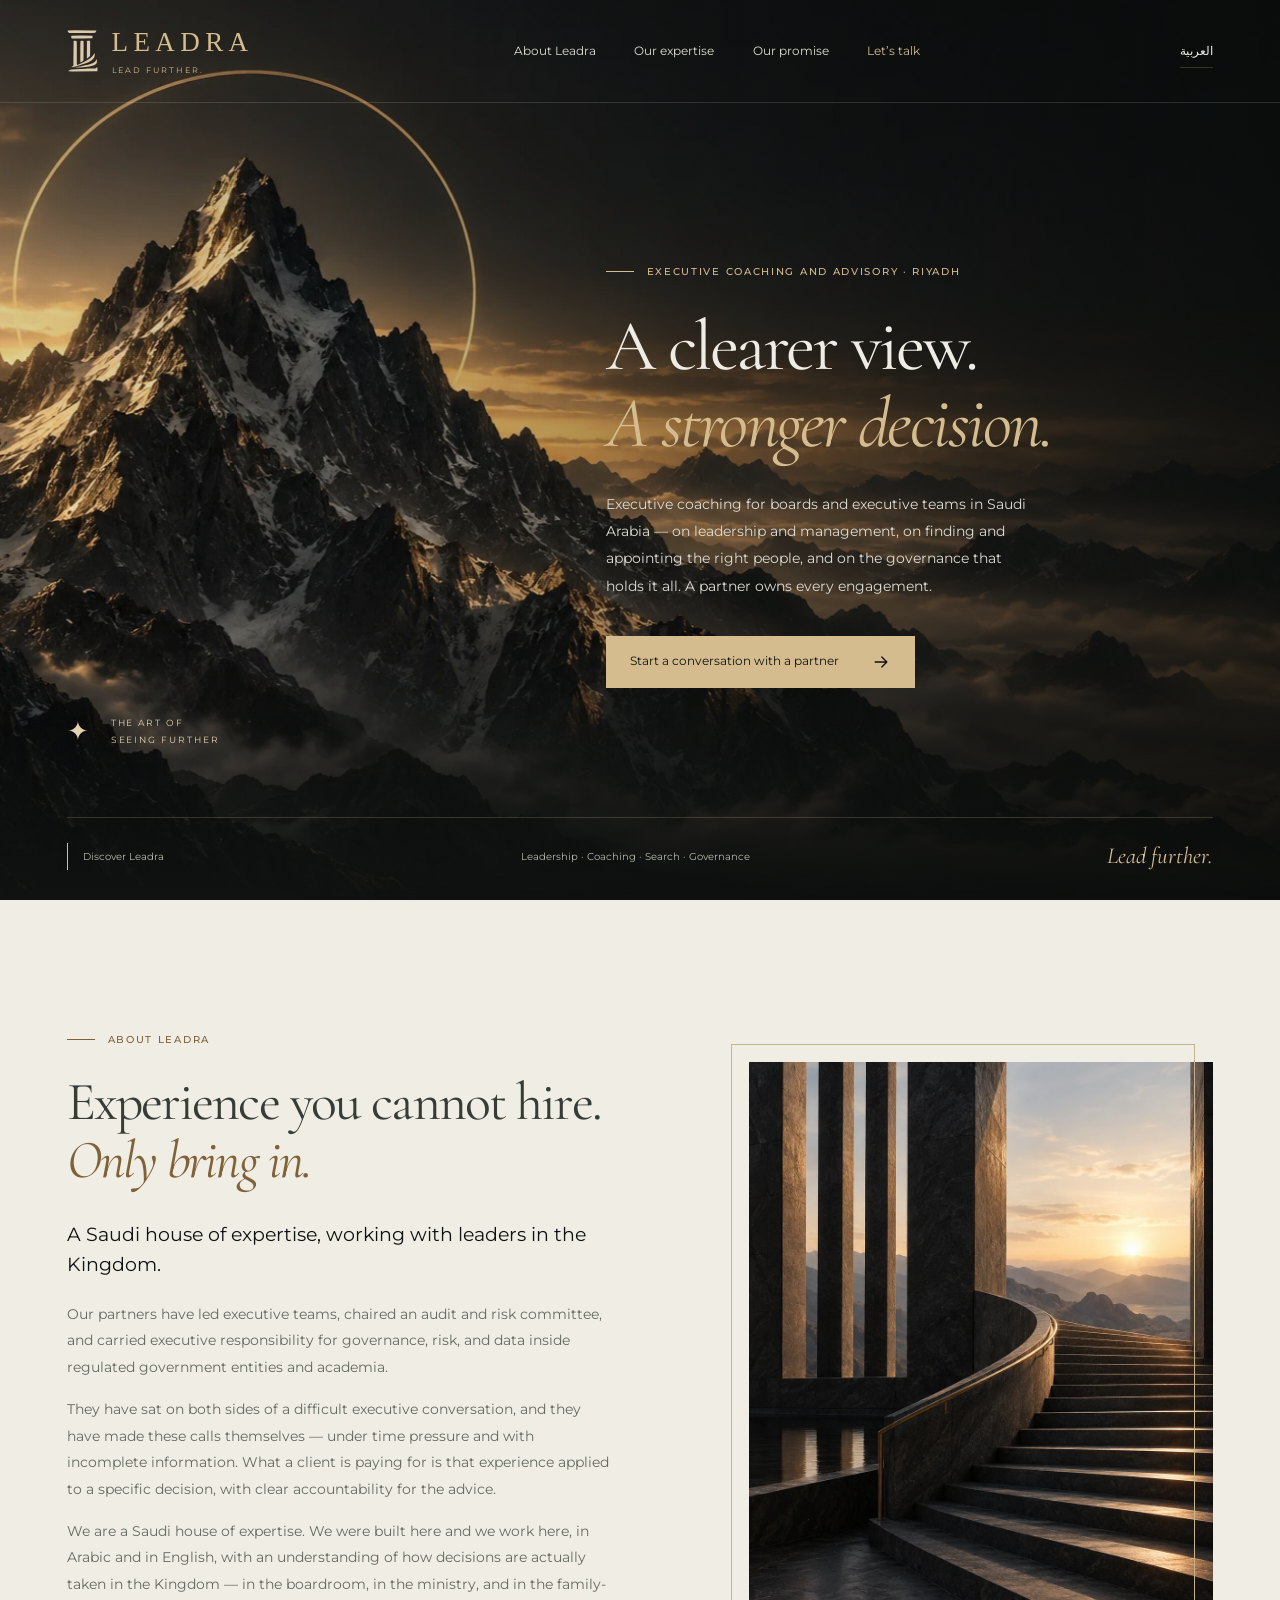
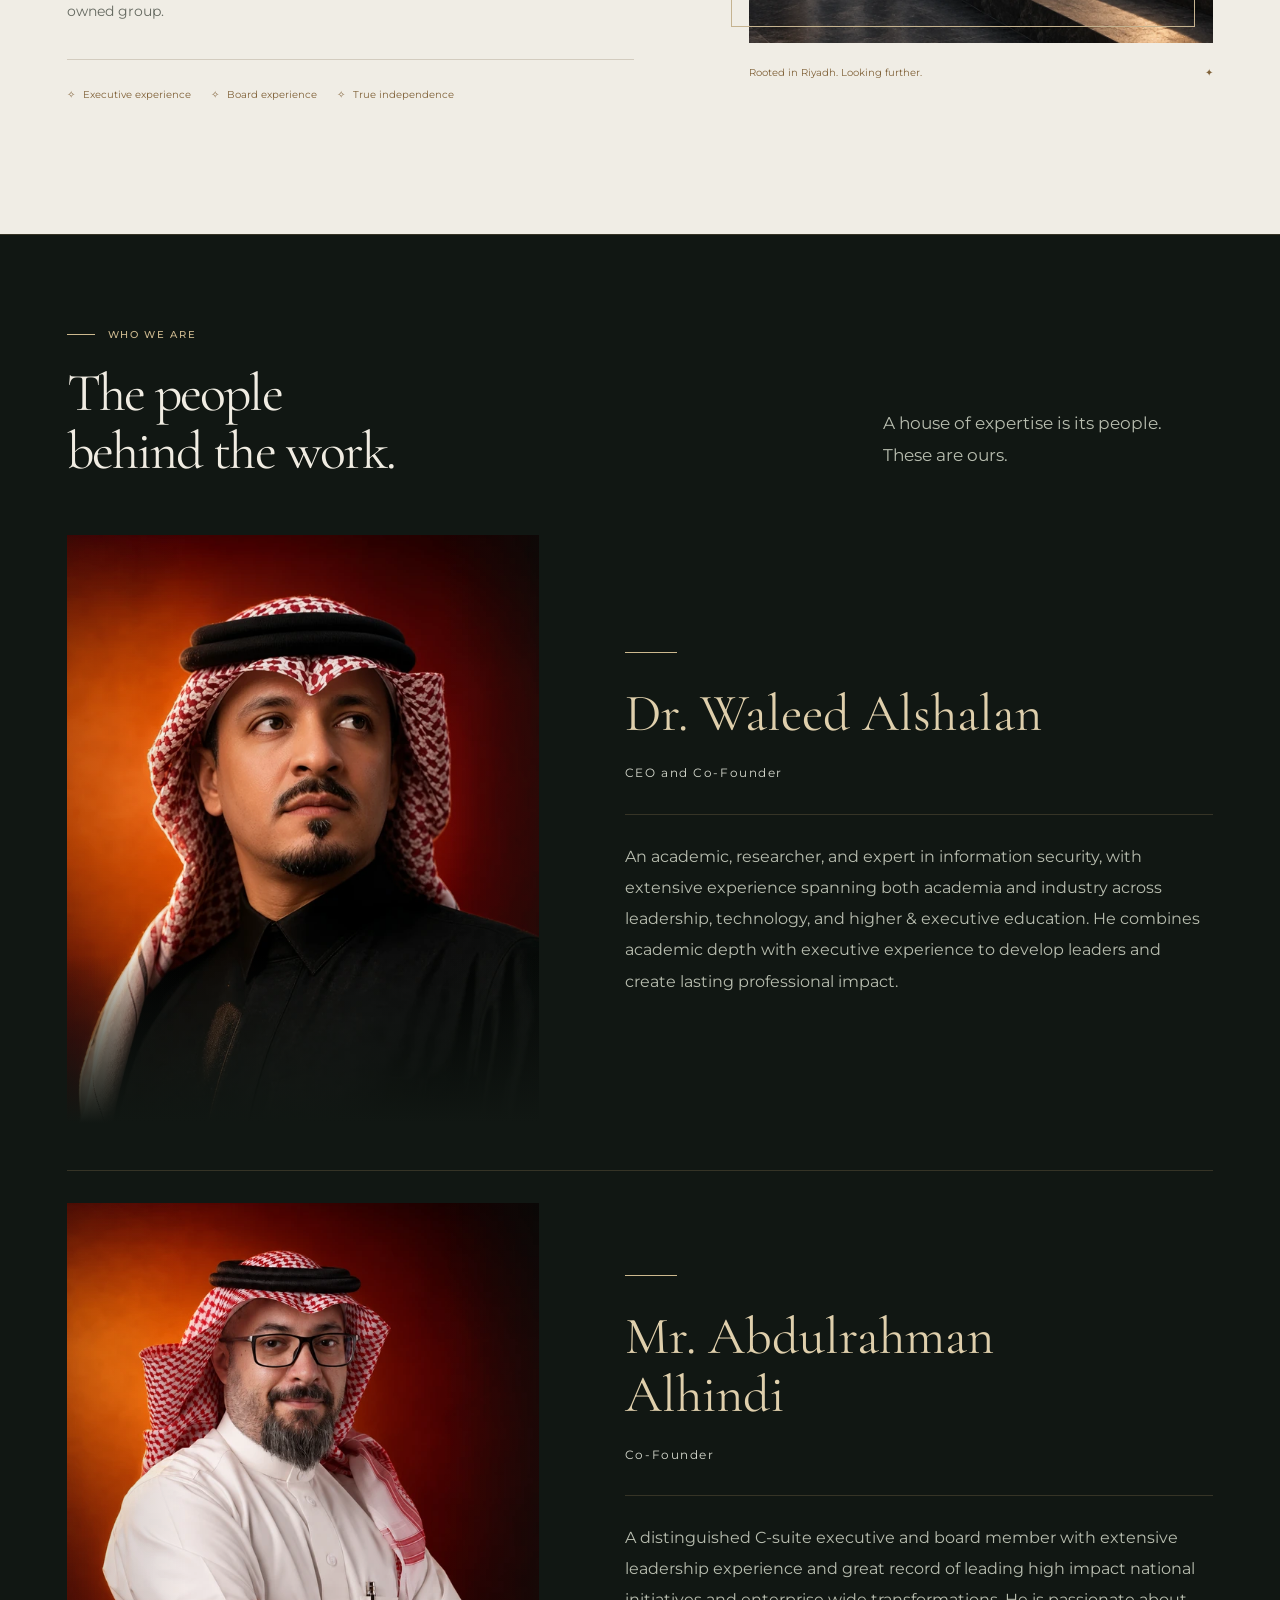
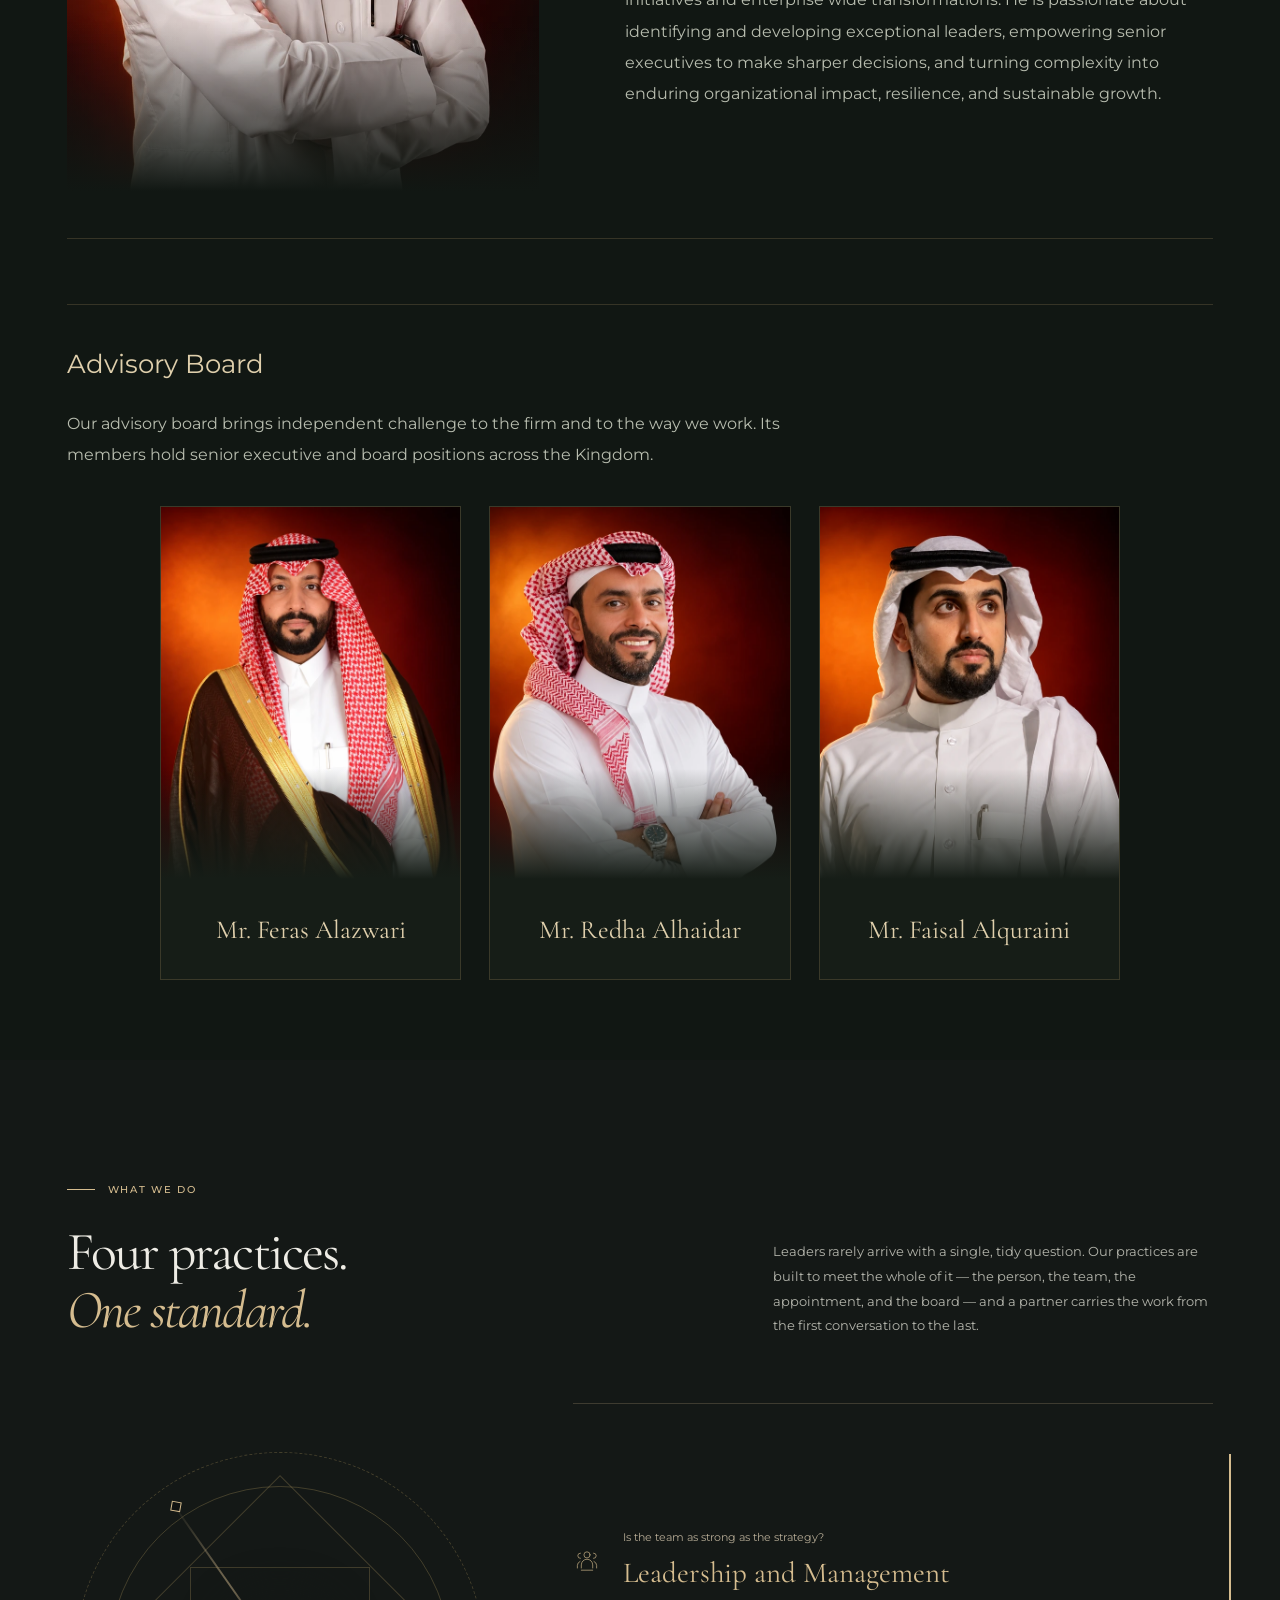
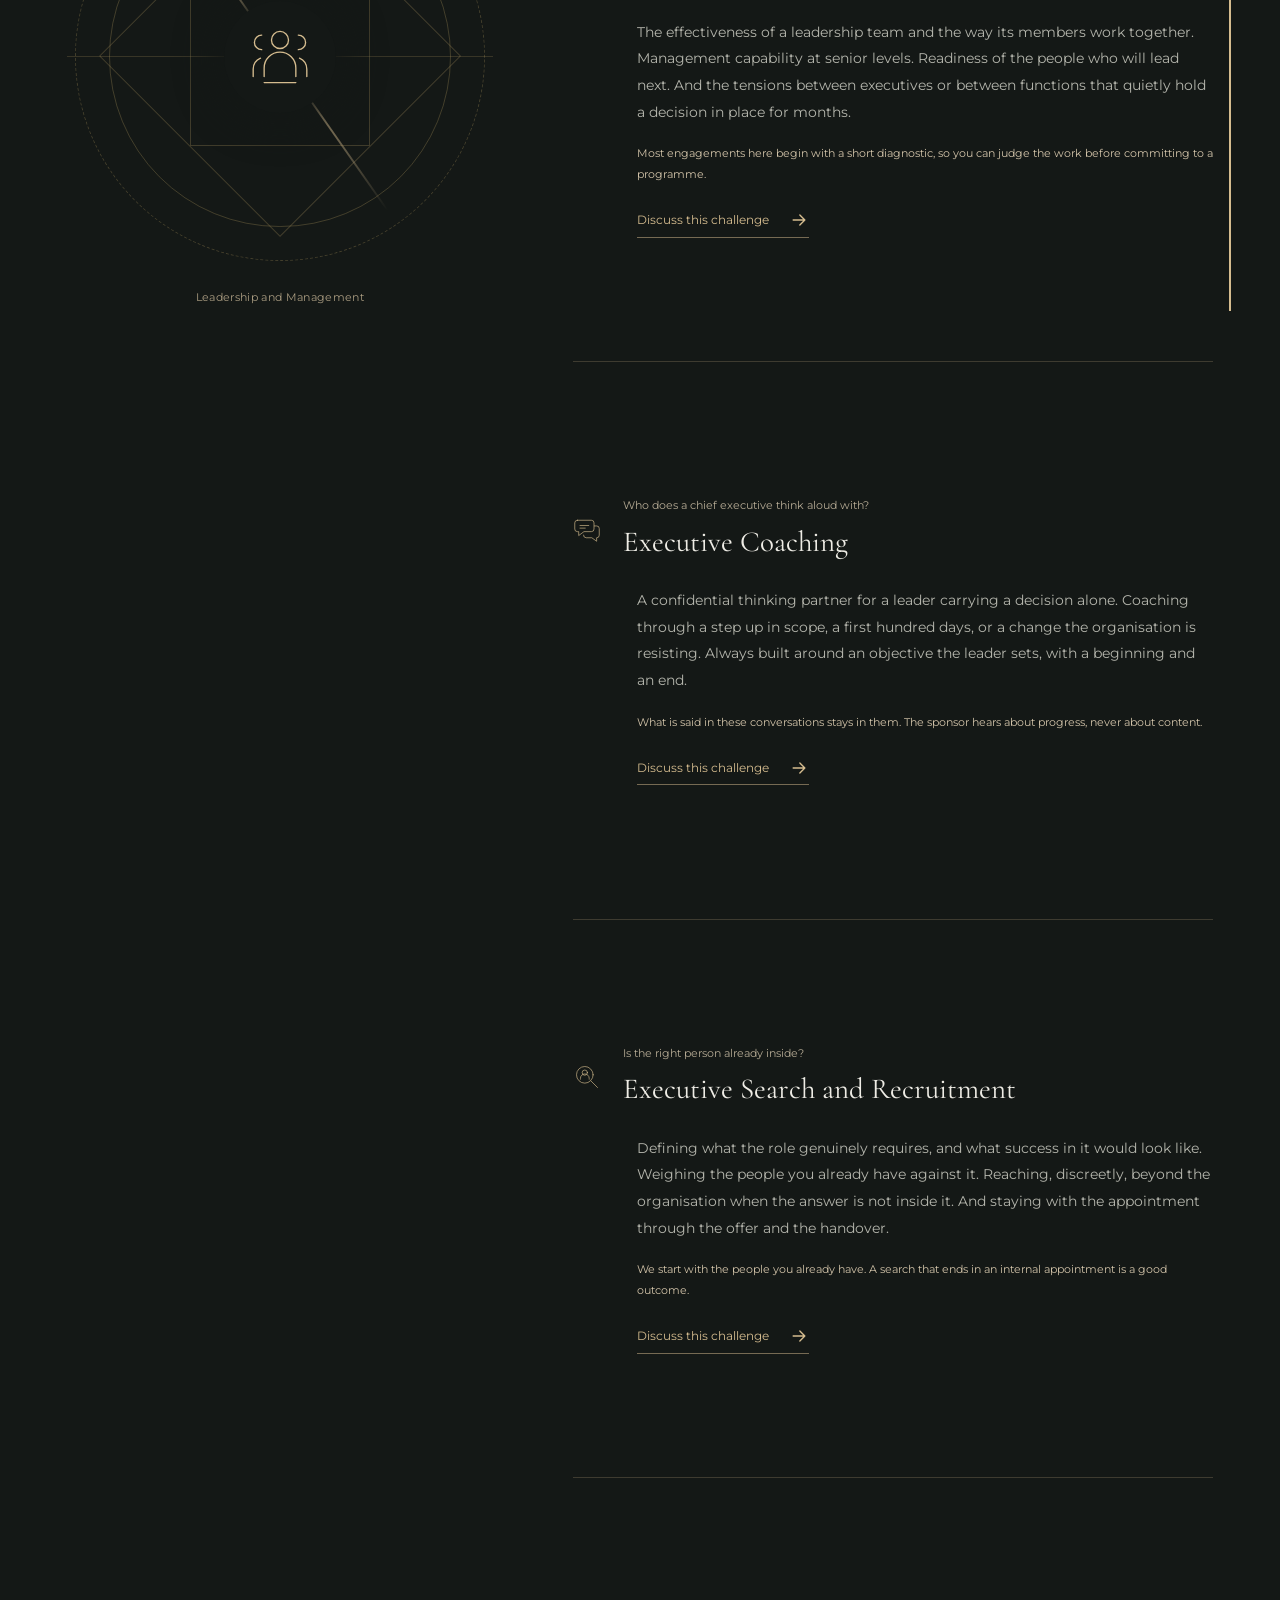
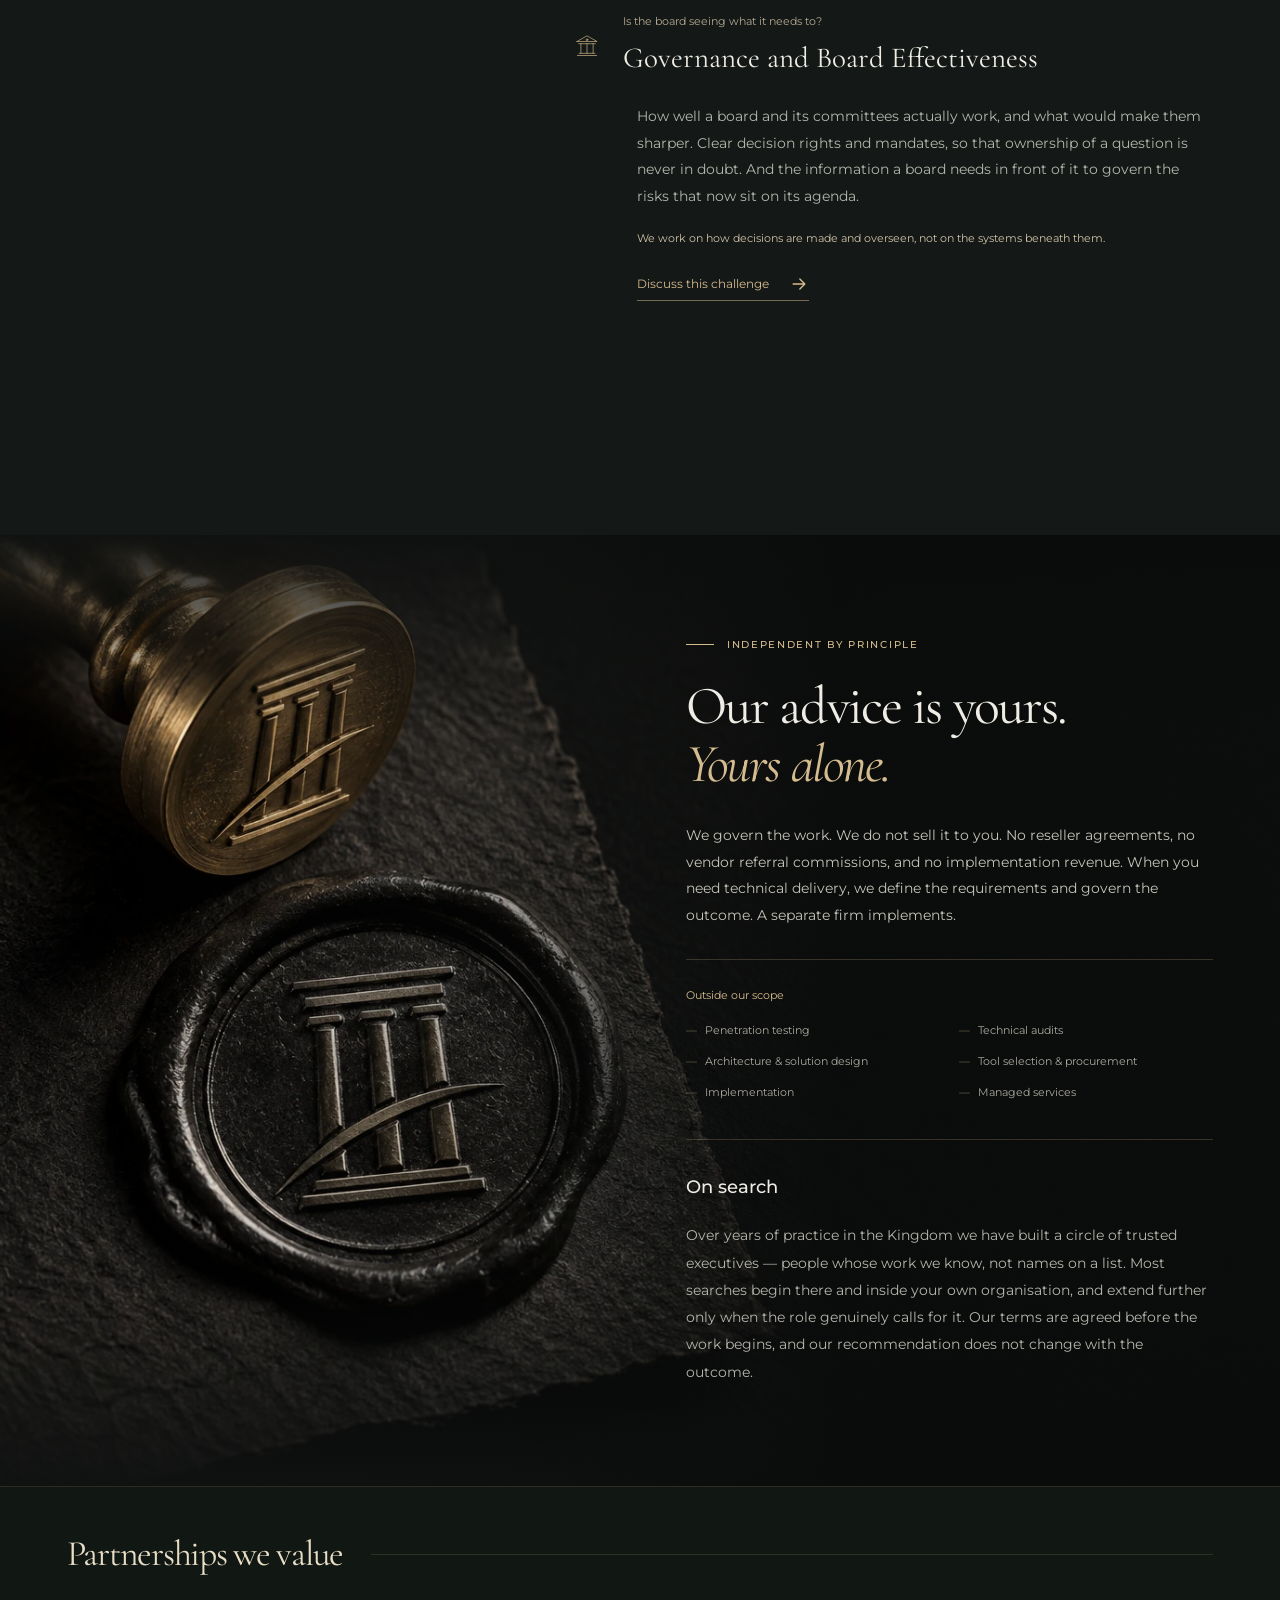
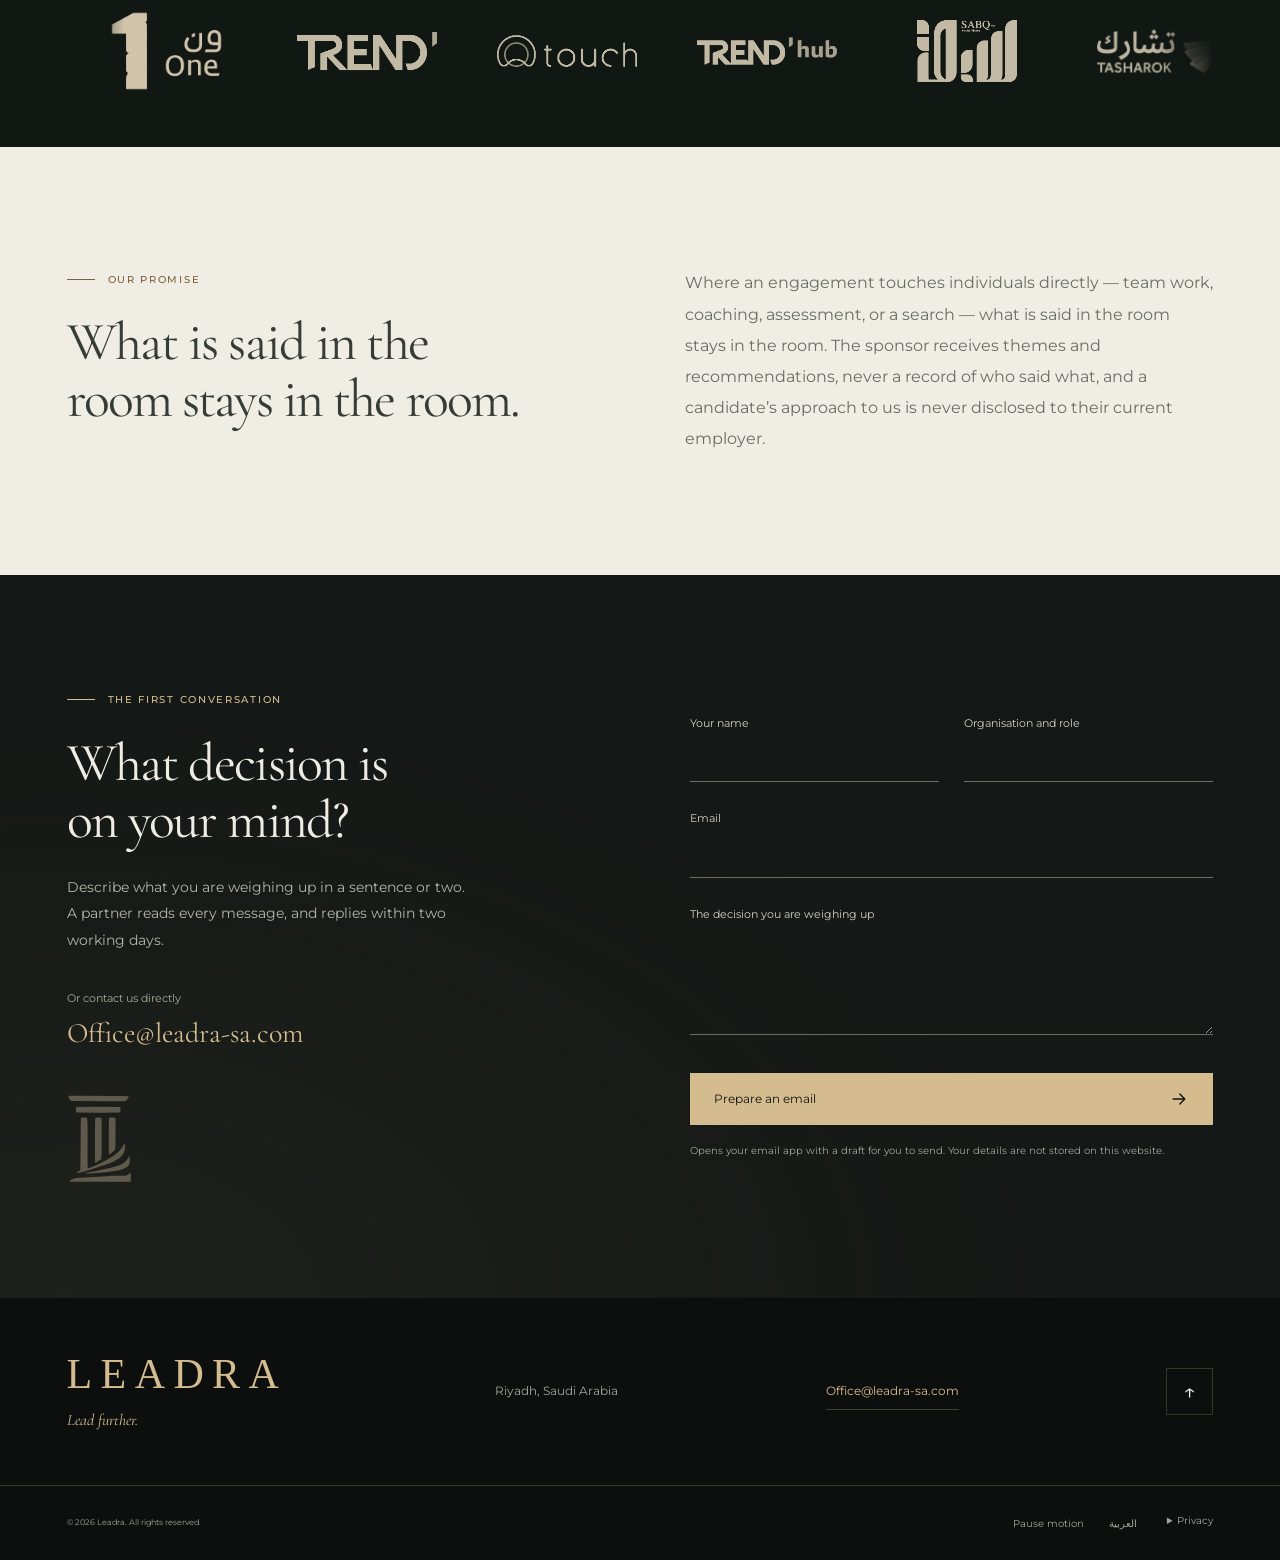
==== commit 720a4e64: "Add One Group and remove Mics and Cipher from partner ribbon" ====
--- a/index.html
+++ b/index.html
@@ -7,6 +7,6 @@
 <section class="about section-light" id="about"><div class="section-shell about-grid"><div class="about-copy"><p class="eyebrow reveal">About Leadra</p><h2 class="reveal">Experience you cannot hire. <br><em>Only bring in.</em></h2><p class="lead reveal">A Saudi house of expertise, working with leaders in the Kingdom.</p><p class="reveal">Our partners have led executive teams, chaired an audit and risk committee, and carried executive responsibility for governance, risk, and data inside regulated government entities and academia.</p><p class="reveal">They have sat on both sides of a difficult executive conversation, and they have made these calls themselves — under time pressure and with incomplete information. What a client is paying for is that experience applied to a specific decision, with clear accountability for the advice.</p><p class="reveal">We are a Saudi house of expertise. We were built here and we work here, in Arabic and in English, with an understanding of how decisions are actually taken in the Kingdom — in the boardroom, in the ministry, and in the family-owned group.</p><div class="expertise-tags reveal"><span>Executive experience</span><span>Board experience</span><span>True independence</span></div></div><figure class="architecture reveal"><div class="image-window"><img src="assets/editorial/perspective.webp" width="1024" height="1536" loading="lazy" alt="A curved stair between stone pillars opens onto a sunlit mountain horizon"></div><figcaption><span>Rooted in Riyadh. Looking further.</span><span aria-hidden="true">✦</span></figcaption></figure></div></section>
 <section id="people" class="people section-light" aria-labelledby="people-title"><div class="section-shell people-grid"><div class="people-heading"><p class="eyebrow reveal">Who we are</p><h2 id="people-title" class="reveal">The people behind the work.</h2><p class="lead reveal">A house of expertise is its people. These are ours.</p></div><div class="founder-cards reveal"><article class="person-card person-card--profile" aria-labelledby="waleed-name"><figure class="profile-portrait"><img src="assets/team/waleed-alshalan-960.webp" srcset="assets/team/waleed-alshalan-640.webp 640w, assets/team/waleed-alshalan-960.webp 960w, assets/team/waleed-alshalan-1440.webp 1440w" sizes="(max-width:600px) 90vw, (max-width:900px) 40vw, 42vw" width="2046" height="3074" loading="lazy" decoding="async" alt="Dr. Waleed Alshalan"></figure><div class="person-card-copy"><h3 class="person-card-name" id="waleed-name">Dr. Waleed Alshalan</h3><p class="person-card-role">CEO and Co-Founder</p><p class="person-card-bio">An academic, researcher, and expert in information security, with extensive experience spanning both academia and industry across leadership, technology, and higher &amp; executive education. He combines academic depth with executive experience to develop leaders and create lasting professional impact.</p></div></article><article class="person-card person-card--profile" aria-labelledby="alhindi-name"><figure class="profile-portrait"><img src="assets/team/abdulrahman-alhindi-960.webp" srcset="assets/team/abdulrahman-alhindi-640.webp 640w, assets/team/abdulrahman-alhindi-960.webp 960w, assets/team/abdulrahman-alhindi-1024.webp 1024w" sizes="(max-width:600px) 90vw, (max-width:900px) 40vw, 42vw" width="1024" height="1536" loading="lazy" decoding="async" alt="Mr. Abdulrahman Alhindi"></figure><div class="person-card-copy"><h3 class="person-card-name" id="alhindi-name">Mr. Abdulrahman Alhindi</h3><p class="person-card-role">Co-Founder</p><p class="person-card-bio">A distinguished C-suite executive and board member with extensive leadership experience and great record of leading high impact national initiatives and enterprise wide transformations. He is passionate about identifying and developing exceptional leaders, empowering senior executives to make sharper decisions, and turning complexity into enduring organizational impact, resilience, and sustainable growth.</p></div></article></div><div class="advisory-copy reveal"><h3>Advisory Board</h3><p>Our advisory board brings independent challenge to the firm and to the way we work. Its members hold senior executive and board positions across the Kingdom.</p><div class="advisory-cards"><article class="person-card person-card--profile" aria-labelledby="feras-name"><figure class="profile-portrait"><img src="assets/team/feras-alazwari-960.webp" srcset="assets/team/feras-alazwari-640.webp 640w, assets/team/feras-alazwari-960.webp 960w, assets/team/feras-alazwari-1024.webp 1024w" sizes="(max-width:600px) 90vw, (max-width:900px) 40vw, 42vw" width="1024" height="1536" loading="lazy" decoding="async" alt="Mr. Feras Alazwari"></figure><div class="person-card-copy"><h3 class="person-card-name" id="feras-name">Mr. Feras Alazwari</h3></div></article><article class="person-card person-card--profile" aria-labelledby="redha-alhaidar-name"><figure class="profile-portrait"><img src="assets/team/redha-alhaidar-960.webp" srcset="assets/team/redha-alhaidar-640.webp 640w, assets/team/redha-alhaidar-960.webp 960w, assets/team/redha-alhaidar-1024.webp 1024w" sizes="(max-width:600px) 85vw, 300px" width="1024" height="1536" loading="lazy" decoding="async" alt="Mr. Redha Alhaidar"></figure><div class="person-card-copy"><h3 class="person-card-name" id="redha-alhaidar-name">Mr. Redha Alhaidar</h3></div></article><article class="person-card person-card--profile" aria-labelledby="faisal-alquraini-name"><figure class="profile-portrait"><img src="assets/team/faisal-alquraini-960.webp" srcset="assets/team/faisal-alquraini-640.webp 640w, assets/team/faisal-alquraini-960.webp 960w, assets/team/faisal-alquraini-1024.webp 1024w" sizes="(max-width:600px) 85vw, 300px" width="1024" height="1536" loading="lazy" decoding="async" alt="Mr. Faisal Alquraini"></figure><div class="person-card-copy"><h3 class="person-card-name" id="faisal-alquraini-name">Mr. Faisal Alquraini</h3></div></article></div></div></div></section><section class="expertise" id="expertise"><div class="section-shell"><div class="section-heading"><div><p class="eyebrow reveal">What we do</p><h2 class="reveal">Four practices. <br><em>One standard.</em></h2></div><p class="section-intro reveal">Leaders rarely arrive with a single, tidy question. Our practices are built to meet the whole of it — the person, the team, the appointment, and the board — and a partner carries the work from the first conversation to the last.</p></div><div class="expertise-grid"><div class="compass-art" data-active="0" aria-hidden="true"><div class="compass-orbit orbit-outer"></div><div class="compass-orbit orbit-inner"></div><div class="compass-cross"></div><div class="compass-needle"></div><div class="compass-core"><span class="compass-glyph glyph-0"><svg width="24" height="24" viewbox="0 0 64 64" fill="none" stroke="currentColor" stroke-width="1.5" stroke-linecap="round" stroke-linejoin="round" aria-hidden="true"><circle cx="32" cy="18" r="7"></circle><path d="M19 48v-7a13 13 0 0 1 26 0v7M10 48v-6a10 10 0 0 1 6-9m38 15v-6a10 10 0 0 0-6-9"></path><path d="M17 14a6 6 0 0 0 0 12m30-12a6 6 0 0 1 0 12M19 53h26"></path></svg></span><span class="compass-glyph glyph-1"><svg width="24" height="24" viewbox="0 0 64 64" fill="none" stroke="currentColor" stroke-width="1.5" stroke-linecap="round" stroke-linejoin="round" aria-hidden="true"><path d="M10 12h32a6 6 0 0 1 6 6v14a6 6 0 0 1-6 6H25l-12 9V38h-3a6 6 0 0 1-6-6V18a6 6 0 0 1 6-6Z"></path><path d="M49 25h5a6 6 0 0 1 6 6v15a6 6 0 0 1-6 6v8l-11-8H30a6 6 0 0 1-6-6M16 24h20M16 30h12"></path></svg></span><span class="compass-glyph glyph-2"><svg width="24" height="24" viewbox="0 0 64 64" fill="none" stroke="currentColor" stroke-width="1.5" stroke-linecap="round" stroke-linejoin="round" aria-hidden="true"><circle cx="27" cy="27" r="19"></circle><path d="m41 41 15 15"></path><circle cx="27" cy="22" r="6"></circle><path d="M17 37v-2a10 10 0 0 1 20 0v2"></path></svg></span><span class="compass-glyph glyph-3"><svg width="24" height="24" viewbox="0 0 64 64" fill="none" stroke="currentColor" stroke-width="1.5" stroke-linecap="round" stroke-linejoin="round" aria-hidden="true"><path d="M9 24 32 11l23 13H9Z"></path><path d="M13 29h38M14 51h36M10 56h44M18 29v22m14-22v22m14-22v22"></path><circle cx="32" cy="20" r="2"></circle></svg></span></div><div class="compass-caption"><span class="compass-label label-0">Leadership and Management</span><span class="compass-label label-1">Executive Coaching</span><span class="compass-label label-2">Executive Search and Recruitment</span><span class="compass-label label-3">Governance and Board Effectiveness</span></div></div><div class="practices"><article class="practice" id="practice-0" aria-labelledby="practice-title-0"><div class="practice-heading"><span class="practice-icon" aria-hidden="true"><svg width="24" height="24" viewbox="0 0 64 64" fill="none" stroke="currentColor" stroke-width="1.5" stroke-linecap="round" stroke-linejoin="round" aria-hidden="true"><circle cx="32" cy="18" r="7"></circle><path d="M19 48v-7a13 13 0 0 1 26 0v7M10 48v-6a10 10 0 0 1 6-9m38 15v-6a10 10 0 0 0-6-9"></path><path d="M17 14a6 6 0 0 0 0 12m30-12a6 6 0 0 1 0 12M19 53h26"></path></svg></span><div><p class="practice-question">Is the team as strong as the strategy?</p><h3 id="practice-title-0">Leadership and Management</h3></div></div><div class="practice-content"><p>The effectiveness of a leadership team and the way its members work together. Management capability at senior levels. Readiness of the people who will lead next. And the tensions between executives or between functions that quietly hold a decision in place for months.</p><p class="who">Most engagements here begin with a short diagnostic, so you can judge the work before committing to a programme.</p><a class="text-link" href="#contact">Discuss this challenge <span class="arrow" aria-hidden="true"><svg width="20" height="20" viewbox="0 0 24 24" fill="none" stroke="currentColor" stroke-width="1.65" stroke-linecap="round" stroke-linejoin="round" focusable="false" aria-hidden="true"><path d="M5 12h14m-6-6 6 6-6 6"></path></svg></span></a></div></article><article class="practice" id="practice-1" aria-labelledby="practice-title-1"><div class="practice-heading"><span class="practice-icon" aria-hidden="true"><svg width="24" height="24" viewbox="0 0 64 64" fill="none" stroke="currentColor" stroke-width="1.5" stroke-linecap="round" stroke-linejoin="round" aria-hidden="true"><path d="M10 12h32a6 6 0 0 1 6 6v14a6 6 0 0 1-6 6H25l-12 9V38h-3a6 6 0 0 1-6-6V18a6 6 0 0 1 6-6Z"></path><path d="M49 25h5a6 6 0 0 1 6 6v15a6 6 0 0 1-6 6v8l-11-8H30a6 6 0 0 1-6-6M16 24h20M16 30h12"></path></svg></span><div><p class="practice-question">Who does a chief executive think aloud with?</p><h3 id="practice-title-1">Executive Coaching</h3></div></div><div class="practice-content"><p>A confidential thinking partner for a leader carrying a decision alone. Coaching through a step up in scope, a first hundred days, or a change the organisation is resisting. Always built around an objective the leader sets, with a beginning and an end.</p><p class="who">What is said in these conversations stays in them. The sponsor hears about progress, never about content.</p><a class="text-link" href="#contact">Discuss this challenge <span class="arrow" aria-hidden="true"><svg width="20" height="20" viewbox="0 0 24 24" fill="none" stroke="currentColor" stroke-width="1.65" stroke-linecap="round" stroke-linejoin="round" focusable="false" aria-hidden="true"><path d="M5 12h14m-6-6 6 6-6 6"></path></svg></span></a></div></article><article class="practice" id="practice-2" aria-labelledby="practice-title-2"><div class="practice-heading"><span class="practice-icon" aria-hidden="true"><svg width="24" height="24" viewbox="0 0 64 64" fill="none" stroke="currentColor" stroke-width="1.5" stroke-linecap="round" stroke-linejoin="round" aria-hidden="true"><circle cx="27" cy="27" r="19"></circle><path d="m41 41 15 15"></path><circle cx="27" cy="22" r="6"></circle><path d="M17 37v-2a10 10 0 0 1 20 0v2"></path></svg></span><div><p class="practice-question">Is the right person already inside?</p><h3 id="practice-title-2">Executive Search and Recruitment</h3></div></div><div class="practice-content"><p>Defining what the role genuinely requires, and what success in it would look like. Weighing the people you already have against it. Reaching, discreetly, beyond the organisation when the answer is not inside it. And staying with the appointment through the offer and the handover.</p><p class="who">We start with the people you already have. A search that ends in an internal appointment is a good outcome.</p><a class="text-link" href="#contact">Discuss this challenge <span class="arrow" aria-hidden="true"><svg width="20" height="20" viewbox="0 0 24 24" fill="none" stroke="currentColor" stroke-width="1.65" stroke-linecap="round" stroke-linejoin="round" focusable="false" aria-hidden="true"><path d="M5 12h14m-6-6 6 6-6 6"></path></svg></span></a></div></article><article class="practice" id="practice-3" aria-labelledby="practice-title-3"><div class="practice-heading"><span class="practice-icon" aria-hidden="true"><svg width="24" height="24" viewbox="0 0 64 64" fill="none" stroke="currentColor" stroke-width="1.5" stroke-linecap="round" stroke-linejoin="round" aria-hidden="true"><path d="M9 24 32 11l23 13H9Z"></path><path d="M13 29h38M14 51h36M10 56h44M18 29v22m14-22v22m14-22v22"></path><circle cx="32" cy="20" r="2"></circle></svg></span><div><p class="practice-question">Is the board seeing what it needs to?</p><h3 id="practice-title-3">Governance and Board Effectiveness</h3></div></div><div class="practice-content"><p>How well a board and its committees actually work, and what would make them sharper. Clear decision rights and mandates, so that ownership of a question is never in doubt. And the information a board needs in front of it to govern the risks that now sit on its agenda.</p><p class="who">We work on how decisions are made and overseen, not on the systems beneath them.</p><a class="text-link" href="#contact">Discuss this challenge <span class="arrow" aria-hidden="true"><svg width="20" height="20" viewbox="0 0 24 24" fill="none" stroke="currentColor" stroke-width="1.65" stroke-linecap="round" stroke-linejoin="round" focusable="false" aria-hidden="true"><path d="M5 12h14m-6-6 6 6-6 6"></path></svg></span></a></div></article></div></div></div></section>
 <section class="independence" id="independence"><div class="seal-image" aria-hidden="true"></div><div class="section-shell independence-inner"><div class="independence-copy"><p class="eyebrow reveal">Independent by principle</p><h2 class="reveal">Our advice is yours.<br><em>Yours alone.</em></h2><p class="reveal">We govern the work. We do not sell it to you. No reseller agreements, no vendor referral commissions, and no implementation revenue. When you need technical delivery, we define the requirements and govern the outcome. A separate firm implements.</p><div class="scope reveal"><h3>Outside our scope</h3><ul><li>Penetration testing</li><li>Technical audits</li><li>Architecture &amp; solution design</li><li>Tool selection &amp; procurement</li><li>Implementation</li><li>Managed services</li></ul></div><div class="search-note reveal"><h3>On search</h3><p>Over years of practice in the Kingdom we have built a circle of trusted executives — people whose work we know, not names on a list. Most searches begin there and inside your own organisation, and extend further only when the role genuinely calls for it. Our terms are agreed before the work begins, and our recommendation does not change with the outcome.</p></div></div></div></section>
-<section id="partners" class="partners-sample" aria-labelledby="partners-title"><div class="section-shell"><div class="partners-heading"><h2 id="partners-title">Partnerships we value</h2></div><svg width="0" height="0" aria-hidden="true" style="position:absolute"><defs><filter id="company-paper" color-interpolation-filters="sRGB"><feColorMatrix values="0 0 0 0 0 0 0 0 0 0 0 0 0 0 0 -.33 -.34 -.33 0 1"/><feComponentTransfer result="ink"><feFuncA type="linear" slope="1.4" intercept="0"/></feComponentTransfer><feFlood flood-color="#e8ddc5"/><feComposite operator="in" in2="ink"/></filter><filter id="company-dark" color-interpolation-filters="sRGB"><feColorMatrix values="0 0 0 0 0 0 0 0 0 0 0 0 0 0 0 0 1.4 0 0 -.3"/><feComponentTransfer result="ink"><feFuncA type="linear" slope="1.4" intercept="0"/></feComponentTransfer><feFlood flood-color="#e8ddc5"/><feComposite operator="in" in2="ink"/></filter></defs></svg><div class="partners-ribbon" tabindex="0" role="region" aria-label="Partner logos — scroll to explore"><div class="partners-track"><div class="partners-group"><div class="partner-mark"><svg class="company-logo" role="img" aria-label="Trend" viewBox="34 225 526 143"><image href="assets/companies/trend.jpg" width="591" height="591" filter="url(#company-paper)"/></svg></div><div class="partner-mark"><svg class="company-logo" role="img" aria-label="Touch" viewBox="22 223 550 124"><image href="assets/companies/touch.jpg" width="591" height="591" filter="url(#company-paper)"/></svg></div><div class="partner-mark"><svg class="company-logo" role="img" aria-label="Trend Hub" viewBox="324 1093 1912 372"><image href="assets/companies/trend-hub.jpg" width="2560" height="2560" filter="url(#company-paper)"/></svg></div><div class="partner-mark"><svg class="company-logo" role="img" aria-label="Mics" viewBox="21 208 545 189"><image href="assets/companies/mics.jpg" width="591" height="591" filter="url(#company-paper)"/></svg></div><div class="partner-mark"><svg class="company-logo" role="img" aria-label="Sabq" viewBox="217 339 646 402"><image href="assets/companies/sabq.jpg" width="1080" height="1080" filter="url(#company-dark)"/></svg></div><div class="partner-mark"><svg class="company-logo" role="img" aria-label="Tasharok" viewBox="23 70 136 42"><image href="assets/companies/tasharok.png" width="181" height="181" filter="url(#company-paper)"/></svg></div><div class="partner-mark"><svg class="company-logo" role="img" aria-label="Cipher" viewBox="515 2322 4526 912"><image href="assets/companies/cipher.png" width="5556" height="5556" filter="url(#company-paper)"/></svg></div><div class="partner-mark"><svg class="company-logo" role="img" aria-label="Abeel" viewBox="51 63 80 55"><image href="assets/companies/abeel.png" width="181" height="181" filter="url(#company-paper)"/></svg></div><div class="partner-mark"><svg class="company-logo" role="img" aria-label="Cube Experience Group" viewBox="448 222 862 449"><image href="assets/companies/cubex.jpg" width="1729" height="893" filter="url(#company-paper)"/></svg></div><div class="partner-mark"><svg class="company-logo" role="img" aria-label="Hamah" viewBox="362 769 1969 752"><image href="assets/companies/hamah.jpg" width="2560" height="2560" filter="url(#company-dark)"/></svg></div></div><div class="partners-group" aria-hidden="true"><div class="partner-mark"><svg class="company-logo" role="img" aria-label="Trend" viewBox="34 225 526 143"><image href="assets/companies/trend.jpg" width="591" height="591" filter="url(#company-paper)"/></svg></div><div class="partner-mark"><svg class="company-logo" role="img" aria-label="Touch" viewBox="22 223 550 124"><image href="assets/companies/touch.jpg" width="591" height="591" filter="url(#company-paper)"/></svg></div><div class="partner-mark"><svg class="company-logo" role="img" aria-label="Trend Hub" viewBox="324 1093 1912 372"><image href="assets/companies/trend-hub.jpg" width="2560" height="2560" filter="url(#company-paper)"/></svg></div><div class="partner-mark"><svg class="company-logo" role="img" aria-label="Mics" viewBox="21 208 545 189"><image href="assets/companies/mics.jpg" width="591" height="591" filter="url(#company-paper)"/></svg></div><div class="partner-mark"><svg class="company-logo" role="img" aria-label="Sabq" viewBox="217 339 646 402"><image href="assets/companies/sabq.jpg" width="1080" height="1080" filter="url(#company-dark)"/></svg></div><div class="partner-mark"><svg class="company-logo" role="img" aria-label="Tasharok" viewBox="23 70 136 42"><image href="assets/companies/tasharok.png" width="181" height="181" filter="url(#company-paper)"/></svg></div><div class="partner-mark"><svg class="company-logo" role="img" aria-label="Cipher" viewBox="515 2322 4526 912"><image href="assets/companies/cipher.png" width="5556" height="5556" filter="url(#company-paper)"/></svg></div><div class="partner-mark"><svg class="company-logo" role="img" aria-label="Abeel" viewBox="51 63 80 55"><image href="assets/companies/abeel.png" width="181" height="181" filter="url(#company-paper)"/></svg></div><div class="partner-mark"><svg class="company-logo" role="img" aria-label="Cube Experience Group" viewBox="448 222 862 449"><image href="assets/companies/cubex.jpg" width="1729" height="893" filter="url(#company-paper)"/></svg></div><div class="partner-mark"><svg class="company-logo" role="img" aria-label="Hamah" viewBox="362 769 1969 752"><image href="assets/companies/hamah.jpg" width="2560" height="2560" filter="url(#company-dark)"/></svg></div></div></div></div></div></section><section class="approach section-light promise" id="approach" aria-labelledby="promise-title"><div class="section-shell promise-grid"><div class="promise-heading"><p class="eyebrow reveal">Our promise</p><h2 id="promise-title" class="reveal">What is said in the room stays in the room.</h2></div><p class="promise-body reveal">Where an engagement touches individuals directly — team work, coaching, assessment, or a search — what is said in the room stays in the room. The sponsor receives themes and recommendations, never a record of who said what, and a candidate’s approach to us is never disclosed to their current employer.</p></div></section>
+<section id="partners" class="partners-sample" aria-labelledby="partners-title"><div class="section-shell"><div class="partners-heading"><h2 id="partners-title">Partnerships we value</h2></div><svg width="0" height="0" aria-hidden="true" style="position:absolute"><defs><filter id="company-paper" color-interpolation-filters="sRGB"><feColorMatrix values="0 0 0 0 0 0 0 0 0 0 0 0 0 0 0 -.33 -.34 -.33 0 1"/><feComponentTransfer result="ink"><feFuncA type="linear" slope="1.4" intercept="0"/></feComponentTransfer><feFlood flood-color="#e8ddc5"/><feComposite operator="in" in2="ink"/></filter><filter id="company-dark" color-interpolation-filters="sRGB"><feColorMatrix values="0 0 0 0 0 0 0 0 0 0 0 0 0 0 0 0 1.4 0 0 -.3"/><feComponentTransfer result="ink"><feFuncA type="linear" slope="1.4" intercept="0"/></feComponentTransfer><feFlood flood-color="#e8ddc5"/><feComposite operator="in" in2="ink"/></filter></defs></svg><div class="partners-ribbon" tabindex="0" role="region" aria-label="Partner logos — scroll to explore"><div class="partners-track"><div class="partners-group"><div class="partner-mark"><img src="assets/companies/one.png" alt="One Group" width="1120" height="799" loading="lazy" decoding="async"></div><div class="partner-mark"><svg class="company-logo" role="img" aria-label="Trend" viewBox="34 225 526 143"><image href="assets/companies/trend.jpg" width="591" height="591" filter="url(#company-paper)"/></svg></div><div class="partner-mark"><svg class="company-logo" role="img" aria-label="Touch" viewBox="22 223 550 124"><image href="assets/companies/touch.jpg" width="591" height="591" filter="url(#company-paper)"/></svg></div><div class="partner-mark"><svg class="company-logo" role="img" aria-label="Trend Hub" viewBox="324 1093 1912 372"><image href="assets/companies/trend-hub.jpg" width="2560" height="2560" filter="url(#company-paper)"/></svg></div><div class="partner-mark"><svg class="company-logo" role="img" aria-label="Sabq" viewBox="217 339 646 402"><image href="assets/companies/sabq.jpg" width="1080" height="1080" filter="url(#company-dark)"/></svg></div><div class="partner-mark"><svg class="company-logo" role="img" aria-label="Tasharok" viewBox="23 70 136 42"><image href="assets/companies/tasharok.png" width="181" height="181" filter="url(#company-paper)"/></svg></div><div class="partner-mark"><svg class="company-logo" role="img" aria-label="Abeel" viewBox="51 63 80 55"><image href="assets/companies/abeel.png" width="181" height="181" filter="url(#company-paper)"/></svg></div><div class="partner-mark"><svg class="company-logo" role="img" aria-label="Cube Experience Group" viewBox="448 222 862 449"><image href="assets/companies/cubex.jpg" width="1729" height="893" filter="url(#company-paper)"/></svg></div><div class="partner-mark"><svg class="company-logo" role="img" aria-label="Hamah" viewBox="362 769 1969 752"><image href="assets/companies/hamah.jpg" width="2560" height="2560" filter="url(#company-dark)"/></svg></div></div><div class="partners-group" aria-hidden="true"><div class="partner-mark"><img src="assets/companies/one.png" alt="One Group" width="1120" height="799" loading="lazy" decoding="async"></div><div class="partner-mark"><svg class="company-logo" role="img" aria-label="Trend" viewBox="34 225 526 143"><image href="assets/companies/trend.jpg" width="591" height="591" filter="url(#company-paper)"/></svg></div><div class="partner-mark"><svg class="company-logo" role="img" aria-label="Touch" viewBox="22 223 550 124"><image href="assets/companies/touch.jpg" width="591" height="591" filter="url(#company-paper)"/></svg></div><div class="partner-mark"><svg class="company-logo" role="img" aria-label="Trend Hub" viewBox="324 1093 1912 372"><image href="assets/companies/trend-hub.jpg" width="2560" height="2560" filter="url(#company-paper)"/></svg></div><div class="partner-mark"><svg class="company-logo" role="img" aria-label="Sabq" viewBox="217 339 646 402"><image href="assets/companies/sabq.jpg" width="1080" height="1080" filter="url(#company-dark)"/></svg></div><div class="partner-mark"><svg class="company-logo" role="img" aria-label="Tasharok" viewBox="23 70 136 42"><image href="assets/companies/tasharok.png" width="181" height="181" filter="url(#company-paper)"/></svg></div><div class="partner-mark"><svg class="company-logo" role="img" aria-label="Abeel" viewBox="51 63 80 55"><image href="assets/companies/abeel.png" width="181" height="181" filter="url(#company-paper)"/></svg></div><div class="partner-mark"><svg class="company-logo" role="img" aria-label="Cube Experience Group" viewBox="448 222 862 449"><image href="assets/companies/cubex.jpg" width="1729" height="893" filter="url(#company-paper)"/></svg></div><div class="partner-mark"><svg class="company-logo" role="img" aria-label="Hamah" viewBox="362 769 1969 752"><image href="assets/companies/hamah.jpg" width="2560" height="2560" filter="url(#company-dark)"/></svg></div></div></div></div></div></section><section class="approach section-light promise" id="approach" aria-labelledby="promise-title"><div class="section-shell promise-grid"><div class="promise-heading"><p class="eyebrow reveal">Our promise</p><h2 id="promise-title" class="reveal">What is said in the room stays in the room.</h2></div><p class="promise-body reveal">Where an engagement touches individuals directly — team work, coaching, assessment, or a search — what is said in the room stays in the room. The sponsor receives themes and recommendations, never a record of who said what, and a candidate’s approach to us is never disclosed to their current employer.</p></div></section>
 <section class="contact" id="contact"><div class="section-shell contact-grid"><div class="contact-copy"><p class="eyebrow reveal">The first conversation</p><h2 class="reveal">What decision is on your mind?</h2><p class="reveal">Describe what you are weighing up in a sentence or two. A partner reads every message, and replies within two working days.</p><div class="direct-contact"><small>Or contact us directly</small><a href="mailto:Office@leadra-sa.com" dir="ltr">Office@leadra-sa.com</a></div><div class="contact-mark" aria-hidden="true"><img src="assets/logo-champagne.svg" width="89" height="120" alt=""></div></div><form class="contact-form" action="mailto:Office@leadra-sa.com" method="get"><div class="form-pair"><div class="field"><label for="name">Your name</label><input id="name" name="name" autocomplete="name" maxlength="100" required></div><div class="field"><label for="org">Organisation and role</label><input id="org" name="org" autocomplete="organization" maxlength="180" required></div></div><div class="field"><label for="email">Email</label><input id="email" name="email" type="email" dir="ltr" autocomplete="email" maxlength="180" required></div><div class="field"><label for="question">The decision you are weighing up</label><textarea id="question" name="question" rows="3" maxlength="1800" required></textarea></div><button class="button" type="submit">Prepare an email<span class="arrow" aria-hidden="true"><svg width="20" height="20" viewbox="0 0 24 24" fill="none" stroke="currentColor" stroke-width="1.65" stroke-linecap="round" stroke-linejoin="round" focusable="false" aria-hidden="true"><path d="M5 12h14m-6-6 6 6-6 6"></path></svg></span></button><p class="form-hint">Opens your email app with a draft for you to send. Your details are not stored on this website.</p><div id="draft-result" hidden><p role="status" id="draft-status"></p><textarea id="draft-text" readonly aria-label="Message draft" rows="6"></textarea><button type="button" class="text-link copy-draft">Copy message</button></div><noscript><p>Or contact us directly: <a href="mailto:Office@leadra-sa.com">Office@leadra-sa.com</a></p></noscript></form></div></section>
 </main><footer><div class="footer-top section-shell"><a class="footer-wordmark" href="#main">LEADRA<span>Lead further.</span></a><p>Riyadh, Saudi Arabia</p><a class="footer-email" href="mailto:Office@leadra-sa.com" dir="ltr">Office@leadra-sa.com</a><a class="back-top" href="#main" aria-label="Back to top">↑</a></div><div class="footer-bottom section-shell"><small>© 2026 Leadra. All rights reserved.</small><div class="footer-links"><button class="motion-toggle" aria-pressed="false" data-pause="Pause motion" data-resume="Resume motion">Pause motion</button><a href="index-ar.html">العربية</a></div><details class="privacy"><summary>Privacy</summary><p>This website uses no tracking or advertising cookies. Form details are used on your device to prepare a draft in your email app, and are not submitted to a website server. For enquiries concerning your correspondence, contact Office@leadra-sa.com.</p></details></div></footer><script type="application/json" id="messages">{"draft": "Your draft is ready in your email app. If it did not open, copy the message below.", "copied": "Message copied", "copyfail": "Select the message text to copy it manually.", "fields": ["Your name", "Organisation and role", "Email", "The decision you are weighing up"]}</script></body></html>
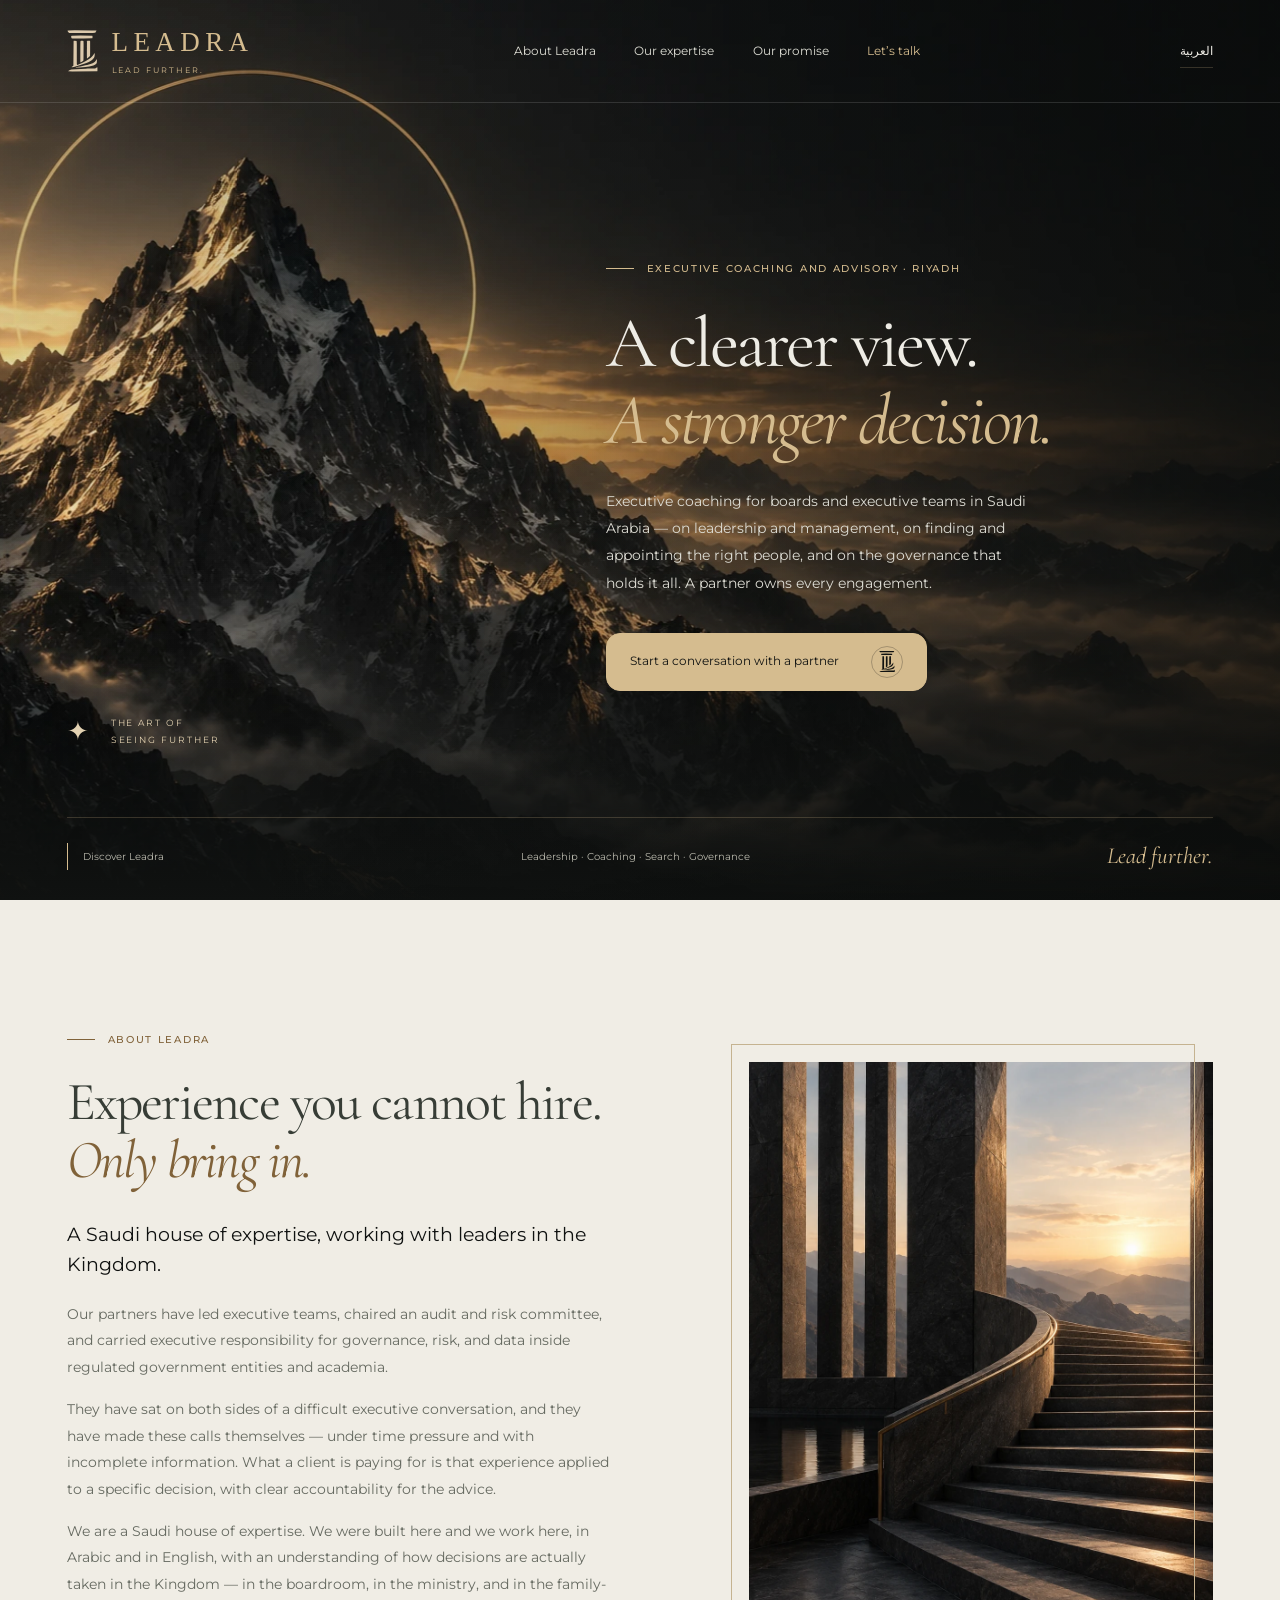
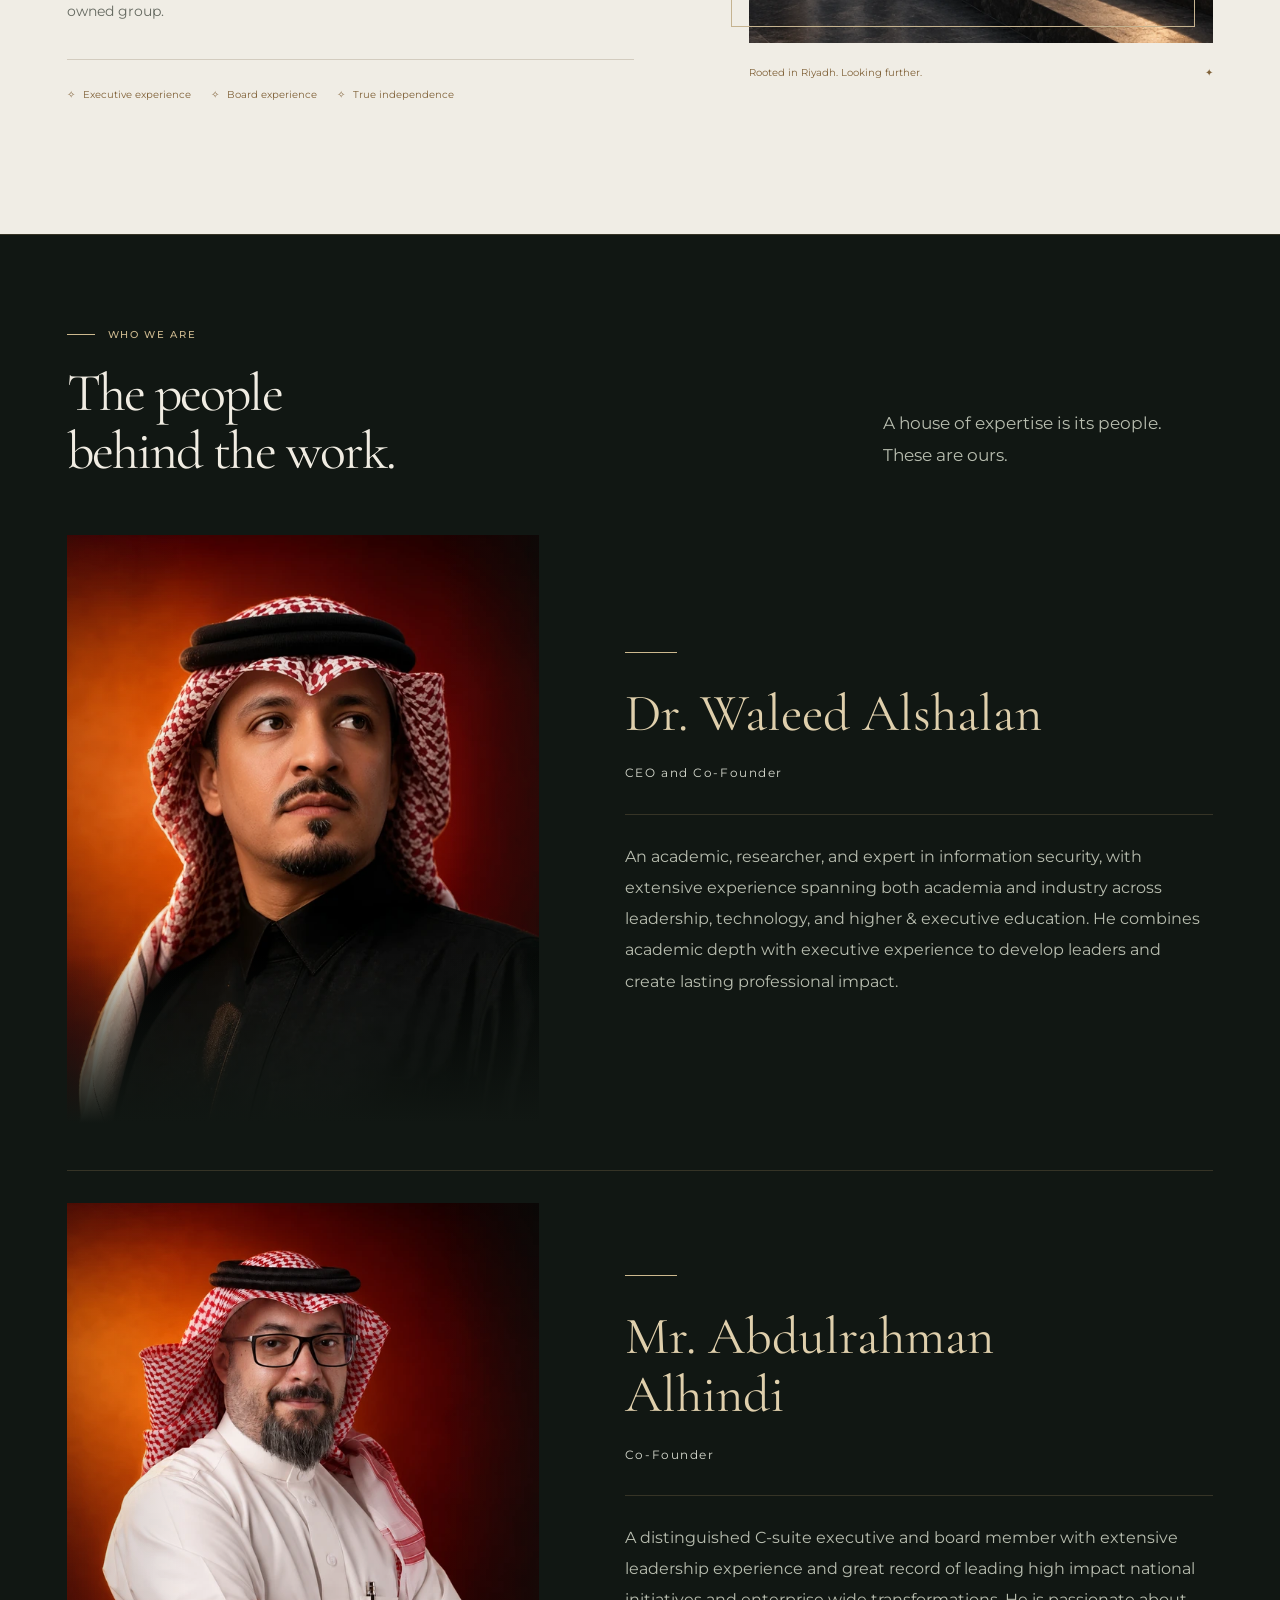
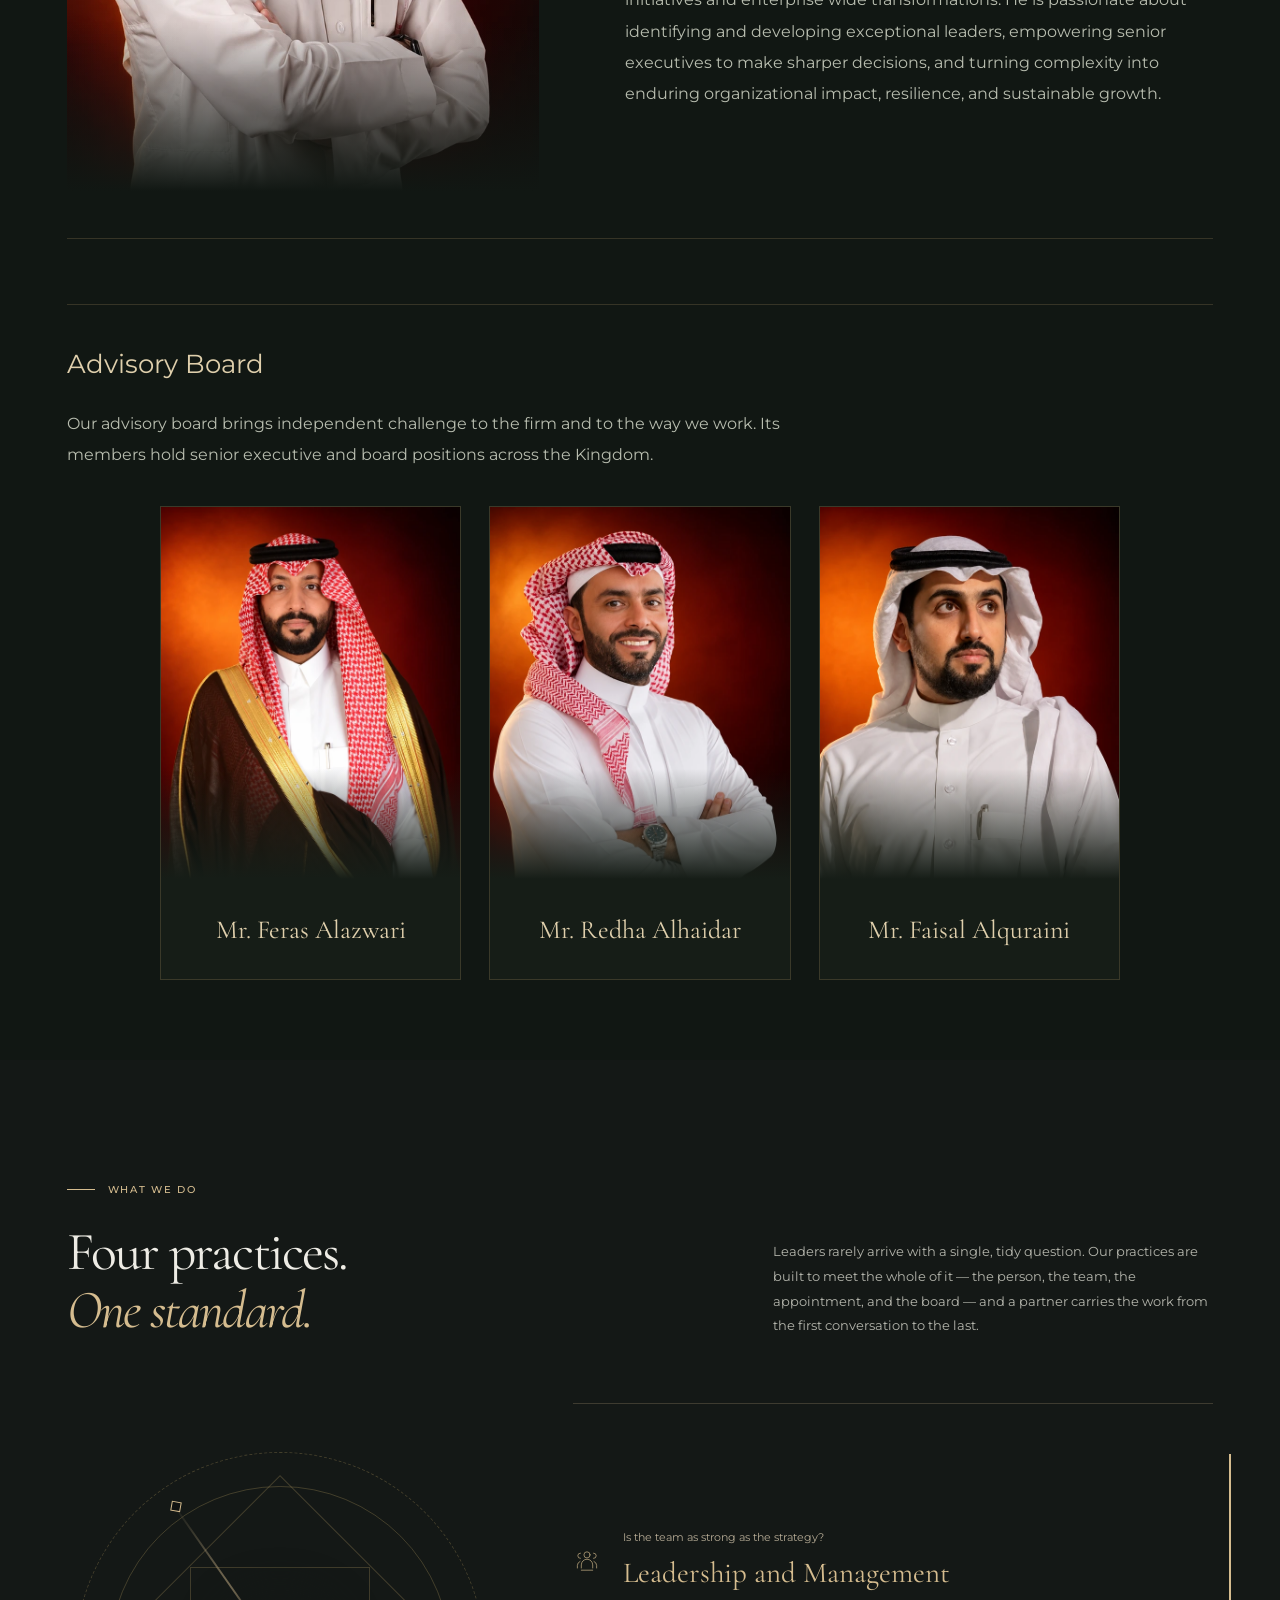
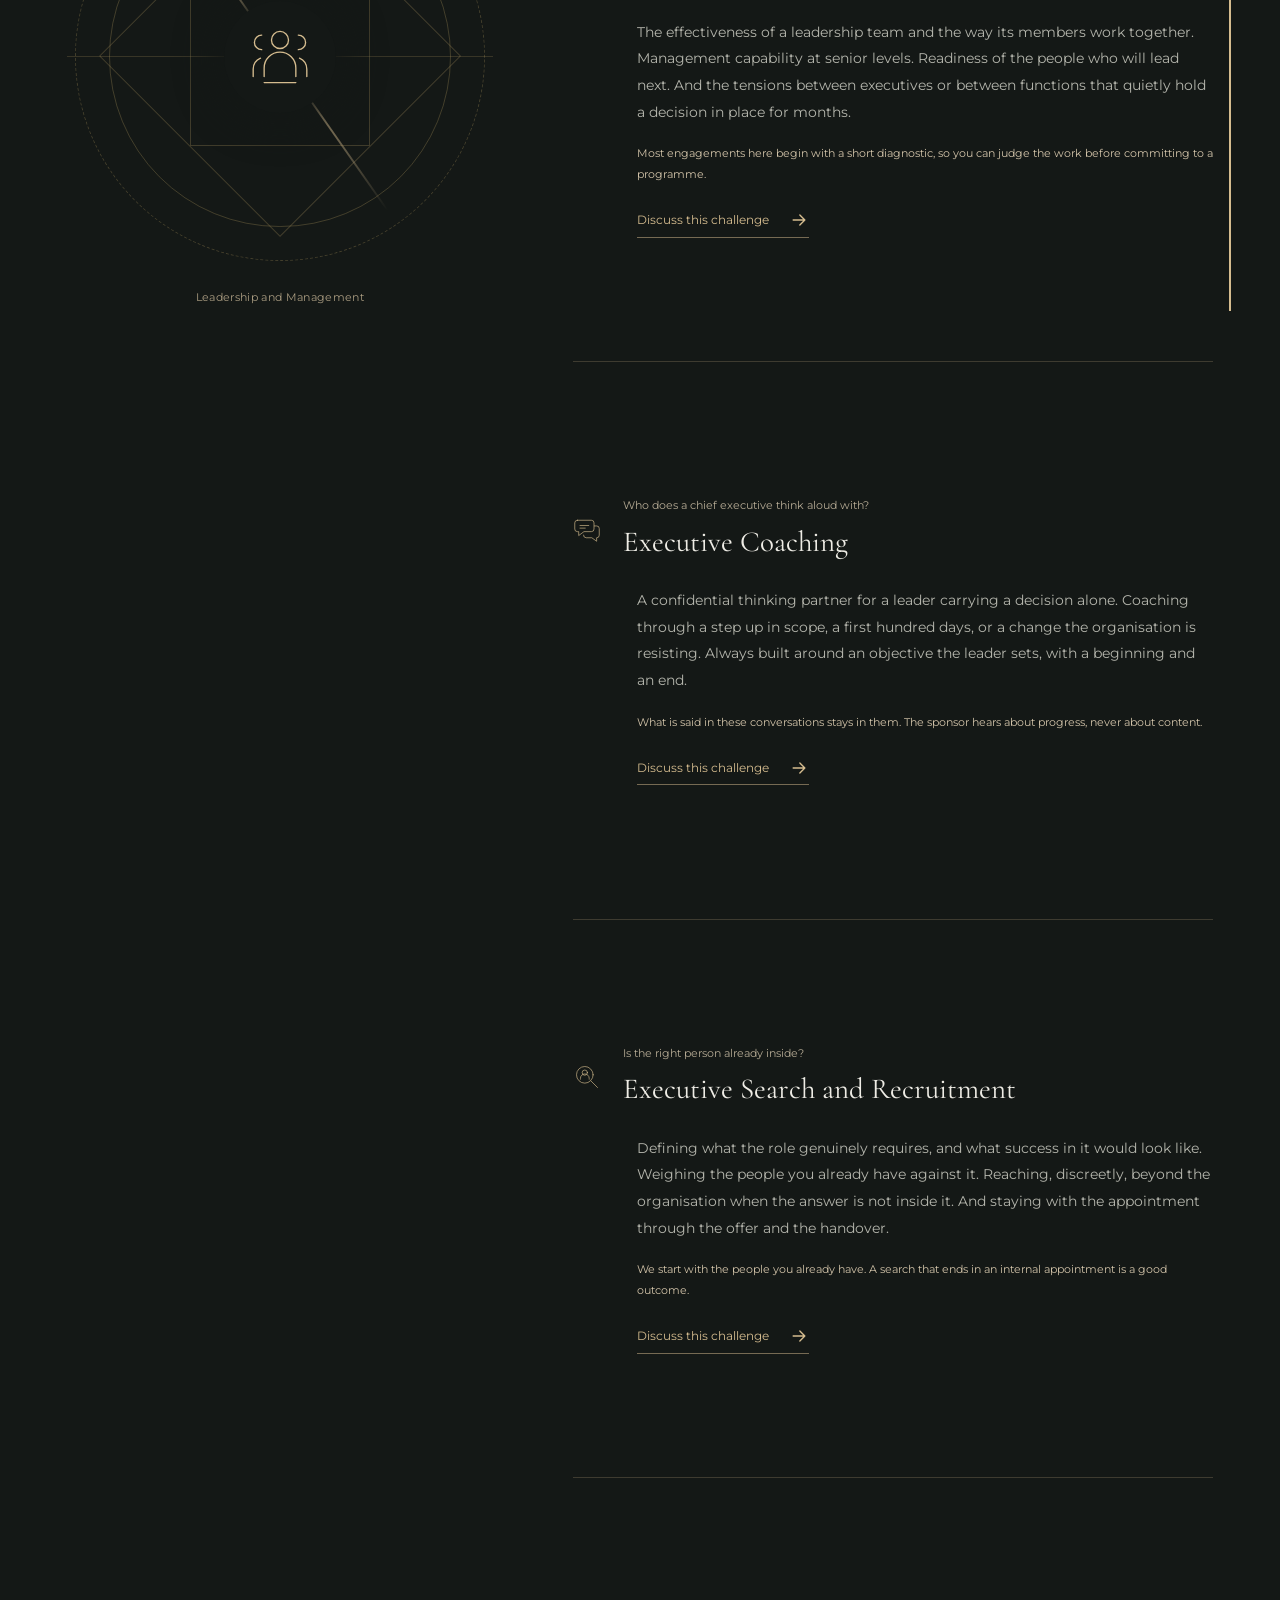
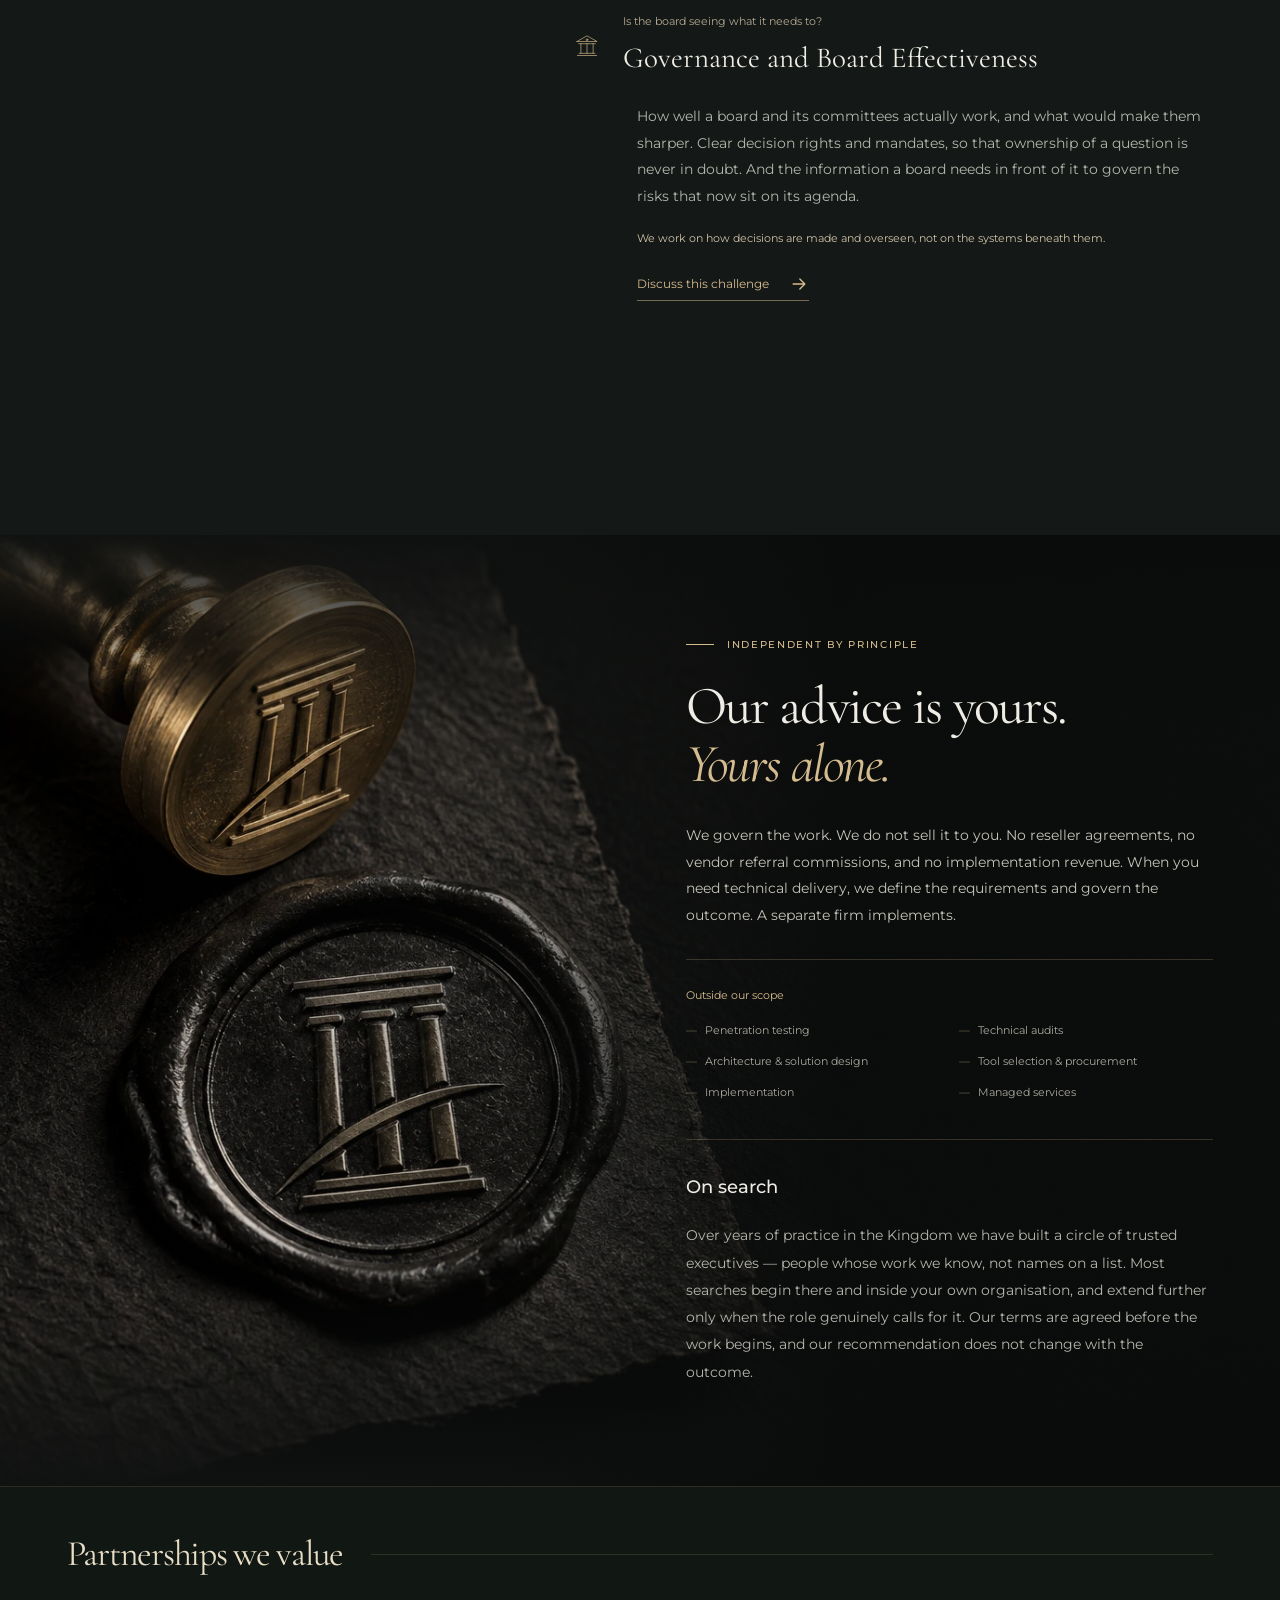
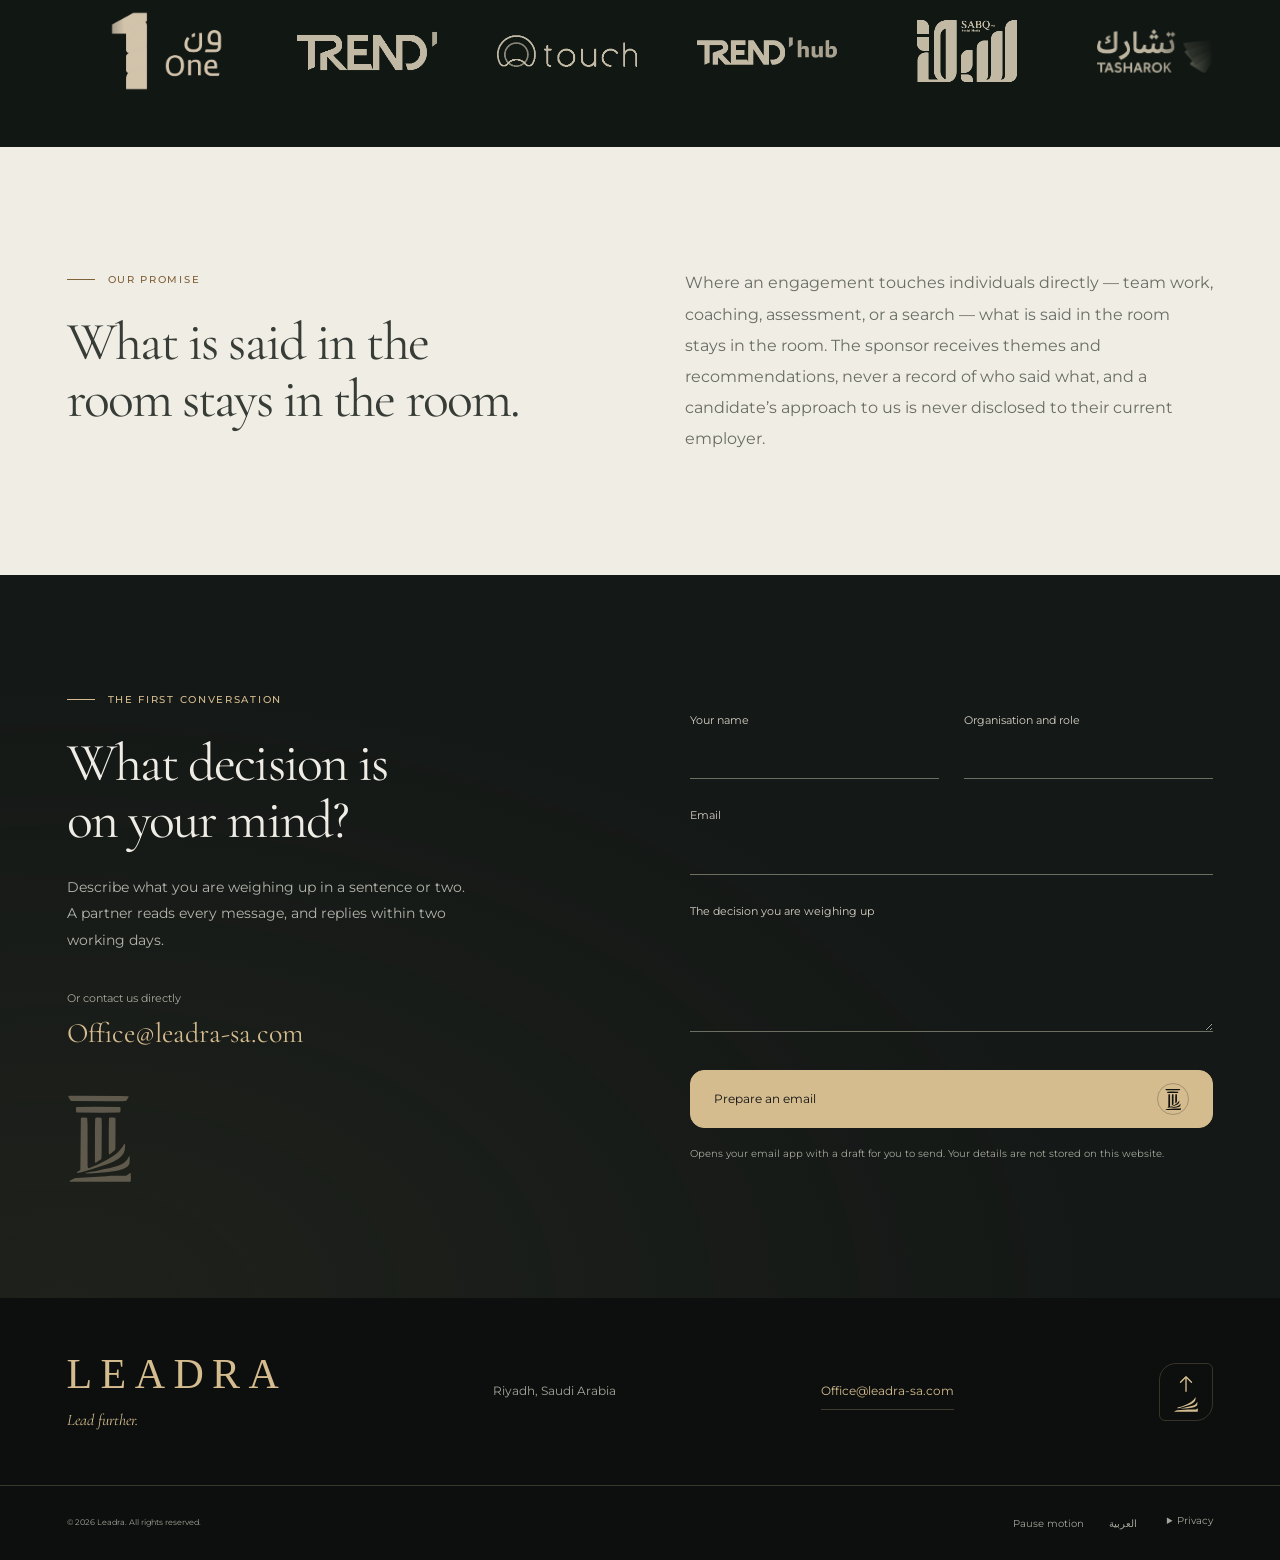
==== commit 69909b1a: "Add Leadra seal buttons and branded back-to-top control" ====
--- a/index.html
+++ b/index.html
@@ -1,12 +1,12 @@
 <!doctype html>
-<html lang="en" dir="ltr"><head><meta charset="utf-8"><meta name="viewport" content="width=device-width,initial-scale=1"><meta name="theme-color" content="#101211"><title>Leadra — Executive coaching, leadership, search, and governance | Riyadh</title><meta name="description" content="A Saudi house of expertise working with boards and executive teams on leadership and management, executive coaching, executive search, and board effectiveness."><link rel="icon" type="image/svg+xml" href="assets/favicon.svg?v=2"><link rel="icon" type="image/png" sizes="32x32" href="assets/icon-32.png"><link rel="apple-touch-icon" sizes="180x180" href="assets/icon-180.png"><link rel="canonical" href="https://leadra-sa.com/"><meta property="og:type" content="website"><meta property="og:site_name" content="LEADRA"><meta property="og:locale" content="en_US"><meta property="og:title" content="Leadra — Executive coaching, leadership, search, and governance | Riyadh"><meta property="og:description" content="A Saudi house of expertise working with boards and executive teams on leadership and management, executive coaching, executive search, and board effectiveness."><meta property="og:url" content="https://leadra-sa.com/"><meta property="og:image" content="https://leadra-sa.com/assets/leadra-social.png"><meta property="og:image:type" content="image/png"><meta property="og:image:width" content="1200"><meta property="og:image:height" content="630"><meta property="og:image:alt" content="LEADRA — gold logo on a dark background"><meta name="twitter:card" content="summary_large_image"><meta name="twitter:title" content="Leadra — Executive coaching, leadership, search, and governance | Riyadh"><meta name="twitter:description" content="A Saudi house of expertise working with boards and executive teams on leadership and management, executive coaching, executive search, and board effectiveness."><meta name="twitter:image" content="https://leadra-sa.com/assets/leadra-social.png"><link rel="alternate" hreflang="ar" href="index-ar.html"><link rel="alternate" hreflang="en" href="index.html"><link rel="preload" as="image" href="assets/editorial/summit.webp"><link rel="stylesheet" href="site.css?v=0bd4462b750d"><script src="site.js?v=f77f98cba923" defer></script><link rel="stylesheet" href="partners.css?v=3f4939108bc7"></head>
+<html lang="en" dir="ltr"><head><meta charset="utf-8"><meta name="viewport" content="width=device-width,initial-scale=1"><meta name="theme-color" content="#101211"><title>Leadra — Executive coaching, leadership, search, and governance | Riyadh</title><meta name="description" content="A Saudi house of expertise working with boards and executive teams on leadership and management, executive coaching, executive search, and board effectiveness."><link rel="icon" type="image/svg+xml" href="assets/favicon.svg?v=2"><link rel="icon" type="image/png" sizes="32x32" href="assets/icon-32.png"><link rel="apple-touch-icon" sizes="180x180" href="assets/icon-180.png"><link rel="canonical" href="https://leadra-sa.com/"><meta property="og:type" content="website"><meta property="og:site_name" content="LEADRA"><meta property="og:locale" content="en_US"><meta property="og:title" content="Leadra — Executive coaching, leadership, search, and governance | Riyadh"><meta property="og:description" content="A Saudi house of expertise working with boards and executive teams on leadership and management, executive coaching, executive search, and board effectiveness."><meta property="og:url" content="https://leadra-sa.com/"><meta property="og:image" content="https://leadra-sa.com/assets/leadra-social.png"><meta property="og:image:type" content="image/png"><meta property="og:image:width" content="1200"><meta property="og:image:height" content="630"><meta property="og:image:alt" content="LEADRA — gold logo on a dark background"><meta name="twitter:card" content="summary_large_image"><meta name="twitter:title" content="Leadra — Executive coaching, leadership, search, and governance | Riyadh"><meta name="twitter:description" content="A Saudi house of expertise working with boards and executive teams on leadership and management, executive coaching, executive search, and board effectiveness."><meta name="twitter:image" content="https://leadra-sa.com/assets/leadra-social.png"><link rel="alternate" hreflang="ar" href="https://leadra-sa.com/index-ar.html"><link rel="alternate" hreflang="en" href="https://leadra-sa.com/"><link rel="preload" as="image" href="assets/editorial/summit.webp"><link rel="stylesheet" href="site.css?v=0bd4462b750d"><script src="site.js?v=f77f98cba923" defer></script><link rel="stylesheet" href="partners.css?v=3f4939108bc7"><link rel="alternate" hreflang="x-default" href="https://leadra-sa.com/"><script type="application/ld+json">{"@context":"https://schema.org","@graph":[{"@type":"Organization","@id":"https://leadra-sa.com/#organization","name":"Leadra","alternateName":"ليدرا","url":"https://leadra-sa.com/","logo":"https://leadra-sa.com/assets/icon-180.png","email":"Office@leadra-sa.com","address":{"@type":"PostalAddress","addressLocality":"Riyadh","addressCountry":"SA"}},{"@type":"WebSite","@id":"https://leadra-sa.com/#website","url":"https://leadra-sa.com/","name":"Leadra","alternateName":"ليدرا","publisher":{"@id":"https://leadra-sa.com/#organization"},"inLanguage":["en","ar"]},{"@type":"WebPage","@id":"https://leadra-sa.com/#webpage","url":"https://leadra-sa.com/","name":"Leadra — Executive coaching, leadership, search, and governance | Riyadh","inLanguage":"en","isPartOf":{"@id":"https://leadra-sa.com/#website"},"about":{"@id":"https://leadra-sa.com/#organization"}}]}</script><link rel="stylesheet" href="button-signature.css"></head>
 <body><a class="skip" href="#main">Skip to content</a><div class="reading-progress" aria-hidden="true"></div>
 <header class="header"><div class="header-inner"><a class="brand" href="index.html" aria-label="Leadra"><img src="assets/logo-champagne.svg" width="33" height="45" alt=""><span>LEADRA<small>LEAD FURTHER.</small></span></a><nav id="navigation" aria-label="Main navigation"><a href="#about">About Leadra</a><a href="#expertise">Our expertise</a><a href="#approach">Our promise</a><a href="#contact">Let’s talk</a></nav><div class="header-actions"><a class="language" href="index-ar.html" lang="ar">العربية</a><button class="menu-toggle" aria-expanded="false" aria-controls="navigation" aria-label="Menu"><span></span><span></span></button></div></div></header>
 <main id="main">
-<section class="hero" aria-labelledby="hero-title"><div class="hero-image" aria-hidden="true"></div><div class="hero-shade" aria-hidden="true"></div><div class="hero-inner"><div class="hero-copy"><p class="eyebrow entrance">Executive coaching and advisory · Riyadh</p><h1 id="hero-title" class="entrance">A clearer view. <br><em>A stronger decision.</em></h1><p class="hero-intro entrance">Executive coaching for boards and executive teams in Saudi Arabia — on leadership and management, on finding and appointing the right people, and on the governance that holds it all. A partner owns every engagement.</p><a class="button entrance" href="#contact">Start a conversation with a partner<span class="arrow" aria-hidden="true"><svg width="20" height="20" viewbox="0 0 24 24" fill="none" stroke="currentColor" stroke-width="1.65" stroke-linecap="round" stroke-linejoin="round" focusable="false" aria-hidden="true"><path d="M5 12h14m-6-6 6 6-6 6"></path></svg></span></a></div><div class="hero-caption" aria-hidden="true"><span class="star">✦</span><span>THE ART OF<br>SEEING FURTHER</span></div></div><div class="hero-bottom"><a href="#about" class="scroll-cue"><span class="scroll-line" aria-hidden="true"></span>Discover Leadra</a><span class="hero-foot">Leadership · Coaching · Search · Governance</span><span class="signature">Lead further.</span></div></section>
+<section class="hero" aria-labelledby="hero-title"><div class="hero-image" aria-hidden="true"></div><div class="hero-shade" aria-hidden="true"></div><div class="hero-inner"><div class="hero-copy"><p class="eyebrow entrance">Executive coaching and advisory · Riyadh</p><h1 id="hero-title" class="entrance">A clearer view. <br><em>A stronger decision.</em></h1><p class="hero-intro entrance">Executive coaching for boards and executive teams in Saudi Arabia — on leadership and management, on finding and appointing the right people, and on the governance that holds it all. A partner owns every engagement.</p><a class="button entrance" href="#contact">Start a conversation with a partner<span class="brand-button-seal" aria-hidden="true"><svg viewBox="0 0 742.31 1000"><path d="M727.26,891.17 L725.08,885.43 L719.62,887.00 L685.17,912.00 L672.51,917.95 L497.39,917.68 L451.25,922.60 L107.91,942.02 L90.46,945.54 L69.26,954.06 L40.22,969.37 L30.09,976.72 L28.18,981.42 L35.94,984.68 L126.97,985.97 L721.08,984.85 L726.93,981.58 L728.66,972.40 L729.46,925.49 Z"/><path d="M714.20,696.49 L710.91,696.58 L705.11,702.02 L687.62,733.42 L663.48,759.65 L651.28,769.31 L627.53,784.00 L598.08,797.18 L562.92,809.08 L482.68,831.45 L439.48,839.32 L322.52,866.45 L271.99,873.17 L247.06,879.14 L213.65,883.65 L205.72,887.35 L210.52,889.63 L229.34,890.78 L301.74,890.26 L439.94,879.14 L533.45,866.45 L583.36,857.22 L632.94,842.68 L657.36,833.12 L675.54,822.86 L696.29,807.62 L708.06,792.80 L712.99,778.29 L714.91,762.17 L716.09,718.74 Z"/><path d="M546.22,257.98 L521.62,255.98 L489.71,256.94 L482.97,259.55 L480.29,267.02 L478.46,294.08 L476.77,399.94 L476.63,618.71 L477.43,665.82 L479.36,672.66 L483.03,675.25 L493.63,671.34 L503.82,663.28 L544.40,626.63 L549.79,620.14 L552.00,613.94 L553.40,549.85 L553.89,278.98 L552.60,262.08 L550.92,259.37 Z"/><path d="M368.37,256.09 L341.31,257.00 L324.52,260.60 L321.55,277.71 L319.28,374.15 L318.52,709.18 L319.34,761.23 L321.22,768.43 L324.29,770.12 L335.60,766.51 L352.95,754.18 L382.23,737.12 L392.16,727.37 L395.16,681.66 L397.14,343.68 L395.09,265.09 L391.62,259.92 Z"/><path d="M230.45,259.66 L175.34,256.74 L161.77,258.42 L157.92,266.26 L152.52,848.06 L147.57,855.25 L114.42,875.05 L112.85,881.06 L117.46,885.23 L165.49,878.15 L281.94,844.49 L464.00,783.75 L522.56,760.62 L582.72,727.03 L617.96,698.95 L646.88,661.28 L659.91,624.34 L664.83,571.00 L658.42,553.14 L653.54,554.98 L638.37,583.02 L605.46,626.05 L569.92,661.09 L527.37,692.92 L451.40,738.25 L358.55,785.88 L248.51,831.17 L239.20,829.83 L235.09,808.18 L234.86,330.03 Z"/><path d="M611.23,153.88 L609.82,142.58 L606.66,137.05 L600.49,134.95 L323.85,133.88 L111.29,136.22 L105.15,140.82 L103.15,150.69 L102.65,172.95 L104.45,187.58 L107.42,195.66 L111.75,198.15 L129.26,199.69 L395.97,200.85 L597.68,198.03 L604.72,196.18 L608.94,189.91 L610.96,175.71 Z"/><path d="M704.37,16.97 L701.17,13.91 L599.08,10.32 L185.99,8.54 L28.14,9.48 L17.14,12.35 L15.09,17.77 L18.88,29.34 L42.77,64.98 L49.03,69.20 L470.99,72.37 L618.42,71.08 L668.86,67.89 L674.29,66.03 L680.63,59.03 L701.53,26.00 Z"/></svg></span></a></div><div class="hero-caption" aria-hidden="true"><span class="star">✦</span><span>THE ART OF<br>SEEING FURTHER</span></div></div><div class="hero-bottom"><a href="#about" class="scroll-cue"><span class="scroll-line" aria-hidden="true"></span>Discover Leadra</a><span class="hero-foot">Leadership · Coaching · Search · Governance</span><span class="signature">Lead further.</span></div></section>
 <section class="about section-light" id="about"><div class="section-shell about-grid"><div class="about-copy"><p class="eyebrow reveal">About Leadra</p><h2 class="reveal">Experience you cannot hire. <br><em>Only bring in.</em></h2><p class="lead reveal">A Saudi house of expertise, working with leaders in the Kingdom.</p><p class="reveal">Our partners have led executive teams, chaired an audit and risk committee, and carried executive responsibility for governance, risk, and data inside regulated government entities and academia.</p><p class="reveal">They have sat on both sides of a difficult executive conversation, and they have made these calls themselves — under time pressure and with incomplete information. What a client is paying for is that experience applied to a specific decision, with clear accountability for the advice.</p><p class="reveal">We are a Saudi house of expertise. We were built here and we work here, in Arabic and in English, with an understanding of how decisions are actually taken in the Kingdom — in the boardroom, in the ministry, and in the family-owned group.</p><div class="expertise-tags reveal"><span>Executive experience</span><span>Board experience</span><span>True independence</span></div></div><figure class="architecture reveal"><div class="image-window"><img src="assets/editorial/perspective.webp" width="1024" height="1536" loading="lazy" alt="A curved stair between stone pillars opens onto a sunlit mountain horizon"></div><figcaption><span>Rooted in Riyadh. Looking further.</span><span aria-hidden="true">✦</span></figcaption></figure></div></section>
 <section id="people" class="people section-light" aria-labelledby="people-title"><div class="section-shell people-grid"><div class="people-heading"><p class="eyebrow reveal">Who we are</p><h2 id="people-title" class="reveal">The people behind the work.</h2><p class="lead reveal">A house of expertise is its people. These are ours.</p></div><div class="founder-cards reveal"><article class="person-card person-card--profile" aria-labelledby="waleed-name"><figure class="profile-portrait"><img src="assets/team/waleed-alshalan-960.webp" srcset="assets/team/waleed-alshalan-640.webp 640w, assets/team/waleed-alshalan-960.webp 960w, assets/team/waleed-alshalan-1440.webp 1440w" sizes="(max-width:600px) 90vw, (max-width:900px) 40vw, 42vw" width="2046" height="3074" loading="lazy" decoding="async" alt="Dr. Waleed Alshalan"></figure><div class="person-card-copy"><h3 class="person-card-name" id="waleed-name">Dr. Waleed Alshalan</h3><p class="person-card-role">CEO and Co-Founder</p><p class="person-card-bio">An academic, researcher, and expert in information security, with extensive experience spanning both academia and industry across leadership, technology, and higher &amp; executive education. He combines academic depth with executive experience to develop leaders and create lasting professional impact.</p></div></article><article class="person-card person-card--profile" aria-labelledby="alhindi-name"><figure class="profile-portrait"><img src="assets/team/abdulrahman-alhindi-960.webp" srcset="assets/team/abdulrahman-alhindi-640.webp 640w, assets/team/abdulrahman-alhindi-960.webp 960w, assets/team/abdulrahman-alhindi-1024.webp 1024w" sizes="(max-width:600px) 90vw, (max-width:900px) 40vw, 42vw" width="1024" height="1536" loading="lazy" decoding="async" alt="Mr. Abdulrahman Alhindi"></figure><div class="person-card-copy"><h3 class="person-card-name" id="alhindi-name">Mr. Abdulrahman Alhindi</h3><p class="person-card-role">Co-Founder</p><p class="person-card-bio">A distinguished C-suite executive and board member with extensive leadership experience and great record of leading high impact national initiatives and enterprise wide transformations. He is passionate about identifying and developing exceptional leaders, empowering senior executives to make sharper decisions, and turning complexity into enduring organizational impact, resilience, and sustainable growth.</p></div></article></div><div class="advisory-copy reveal"><h3>Advisory Board</h3><p>Our advisory board brings independent challenge to the firm and to the way we work. Its members hold senior executive and board positions across the Kingdom.</p><div class="advisory-cards"><article class="person-card person-card--profile" aria-labelledby="feras-name"><figure class="profile-portrait"><img src="assets/team/feras-alazwari-960.webp" srcset="assets/team/feras-alazwari-640.webp 640w, assets/team/feras-alazwari-960.webp 960w, assets/team/feras-alazwari-1024.webp 1024w" sizes="(max-width:600px) 90vw, (max-width:900px) 40vw, 42vw" width="1024" height="1536" loading="lazy" decoding="async" alt="Mr. Feras Alazwari"></figure><div class="person-card-copy"><h3 class="person-card-name" id="feras-name">Mr. Feras Alazwari</h3></div></article><article class="person-card person-card--profile" aria-labelledby="redha-alhaidar-name"><figure class="profile-portrait"><img src="assets/team/redha-alhaidar-960.webp" srcset="assets/team/redha-alhaidar-640.webp 640w, assets/team/redha-alhaidar-960.webp 960w, assets/team/redha-alhaidar-1024.webp 1024w" sizes="(max-width:600px) 85vw, 300px" width="1024" height="1536" loading="lazy" decoding="async" alt="Mr. Redha Alhaidar"></figure><div class="person-card-copy"><h3 class="person-card-name" id="redha-alhaidar-name">Mr. Redha Alhaidar</h3></div></article><article class="person-card person-card--profile" aria-labelledby="faisal-alquraini-name"><figure class="profile-portrait"><img src="assets/team/faisal-alquraini-960.webp" srcset="assets/team/faisal-alquraini-640.webp 640w, assets/team/faisal-alquraini-960.webp 960w, assets/team/faisal-alquraini-1024.webp 1024w" sizes="(max-width:600px) 85vw, 300px" width="1024" height="1536" loading="lazy" decoding="async" alt="Mr. Faisal Alquraini"></figure><div class="person-card-copy"><h3 class="person-card-name" id="faisal-alquraini-name">Mr. Faisal Alquraini</h3></div></article></div></div></div></section><section class="expertise" id="expertise"><div class="section-shell"><div class="section-heading"><div><p class="eyebrow reveal">What we do</p><h2 class="reveal">Four practices. <br><em>One standard.</em></h2></div><p class="section-intro reveal">Leaders rarely arrive with a single, tidy question. Our practices are built to meet the whole of it — the person, the team, the appointment, and the board — and a partner carries the work from the first conversation to the last.</p></div><div class="expertise-grid"><div class="compass-art" data-active="0" aria-hidden="true"><div class="compass-orbit orbit-outer"></div><div class="compass-orbit orbit-inner"></div><div class="compass-cross"></div><div class="compass-needle"></div><div class="compass-core"><span class="compass-glyph glyph-0"><svg width="24" height="24" viewbox="0 0 64 64" fill="none" stroke="currentColor" stroke-width="1.5" stroke-linecap="round" stroke-linejoin="round" aria-hidden="true"><circle cx="32" cy="18" r="7"></circle><path d="M19 48v-7a13 13 0 0 1 26 0v7M10 48v-6a10 10 0 0 1 6-9m38 15v-6a10 10 0 0 0-6-9"></path><path d="M17 14a6 6 0 0 0 0 12m30-12a6 6 0 0 1 0 12M19 53h26"></path></svg></span><span class="compass-glyph glyph-1"><svg width="24" height="24" viewbox="0 0 64 64" fill="none" stroke="currentColor" stroke-width="1.5" stroke-linecap="round" stroke-linejoin="round" aria-hidden="true"><path d="M10 12h32a6 6 0 0 1 6 6v14a6 6 0 0 1-6 6H25l-12 9V38h-3a6 6 0 0 1-6-6V18a6 6 0 0 1 6-6Z"></path><path d="M49 25h5a6 6 0 0 1 6 6v15a6 6 0 0 1-6 6v8l-11-8H30a6 6 0 0 1-6-6M16 24h20M16 30h12"></path></svg></span><span class="compass-glyph glyph-2"><svg width="24" height="24" viewbox="0 0 64 64" fill="none" stroke="currentColor" stroke-width="1.5" stroke-linecap="round" stroke-linejoin="round" aria-hidden="true"><circle cx="27" cy="27" r="19"></circle><path d="m41 41 15 15"></path><circle cx="27" cy="22" r="6"></circle><path d="M17 37v-2a10 10 0 0 1 20 0v2"></path></svg></span><span class="compass-glyph glyph-3"><svg width="24" height="24" viewbox="0 0 64 64" fill="none" stroke="currentColor" stroke-width="1.5" stroke-linecap="round" stroke-linejoin="round" aria-hidden="true"><path d="M9 24 32 11l23 13H9Z"></path><path d="M13 29h38M14 51h36M10 56h44M18 29v22m14-22v22m14-22v22"></path><circle cx="32" cy="20" r="2"></circle></svg></span></div><div class="compass-caption"><span class="compass-label label-0">Leadership and Management</span><span class="compass-label label-1">Executive Coaching</span><span class="compass-label label-2">Executive Search and Recruitment</span><span class="compass-label label-3">Governance and Board Effectiveness</span></div></div><div class="practices"><article class="practice" id="practice-0" aria-labelledby="practice-title-0"><div class="practice-heading"><span class="practice-icon" aria-hidden="true"><svg width="24" height="24" viewbox="0 0 64 64" fill="none" stroke="currentColor" stroke-width="1.5" stroke-linecap="round" stroke-linejoin="round" aria-hidden="true"><circle cx="32" cy="18" r="7"></circle><path d="M19 48v-7a13 13 0 0 1 26 0v7M10 48v-6a10 10 0 0 1 6-9m38 15v-6a10 10 0 0 0-6-9"></path><path d="M17 14a6 6 0 0 0 0 12m30-12a6 6 0 0 1 0 12M19 53h26"></path></svg></span><div><p class="practice-question">Is the team as strong as the strategy?</p><h3 id="practice-title-0">Leadership and Management</h3></div></div><div class="practice-content"><p>The effectiveness of a leadership team and the way its members work together. Management capability at senior levels. Readiness of the people who will lead next. And the tensions between executives or between functions that quietly hold a decision in place for months.</p><p class="who">Most engagements here begin with a short diagnostic, so you can judge the work before committing to a programme.</p><a class="text-link" href="#contact">Discuss this challenge <span class="arrow" aria-hidden="true"><svg width="20" height="20" viewbox="0 0 24 24" fill="none" stroke="currentColor" stroke-width="1.65" stroke-linecap="round" stroke-linejoin="round" focusable="false" aria-hidden="true"><path d="M5 12h14m-6-6 6 6-6 6"></path></svg></span></a></div></article><article class="practice" id="practice-1" aria-labelledby="practice-title-1"><div class="practice-heading"><span class="practice-icon" aria-hidden="true"><svg width="24" height="24" viewbox="0 0 64 64" fill="none" stroke="currentColor" stroke-width="1.5" stroke-linecap="round" stroke-linejoin="round" aria-hidden="true"><path d="M10 12h32a6 6 0 0 1 6 6v14a6 6 0 0 1-6 6H25l-12 9V38h-3a6 6 0 0 1-6-6V18a6 6 0 0 1 6-6Z"></path><path d="M49 25h5a6 6 0 0 1 6 6v15a6 6 0 0 1-6 6v8l-11-8H30a6 6 0 0 1-6-6M16 24h20M16 30h12"></path></svg></span><div><p class="practice-question">Who does a chief executive think aloud with?</p><h3 id="practice-title-1">Executive Coaching</h3></div></div><div class="practice-content"><p>A confidential thinking partner for a leader carrying a decision alone. Coaching through a step up in scope, a first hundred days, or a change the organisation is resisting. Always built around an objective the leader sets, with a beginning and an end.</p><p class="who">What is said in these conversations stays in them. The sponsor hears about progress, never about content.</p><a class="text-link" href="#contact">Discuss this challenge <span class="arrow" aria-hidden="true"><svg width="20" height="20" viewbox="0 0 24 24" fill="none" stroke="currentColor" stroke-width="1.65" stroke-linecap="round" stroke-linejoin="round" focusable="false" aria-hidden="true"><path d="M5 12h14m-6-6 6 6-6 6"></path></svg></span></a></div></article><article class="practice" id="practice-2" aria-labelledby="practice-title-2"><div class="practice-heading"><span class="practice-icon" aria-hidden="true"><svg width="24" height="24" viewbox="0 0 64 64" fill="none" stroke="currentColor" stroke-width="1.5" stroke-linecap="round" stroke-linejoin="round" aria-hidden="true"><circle cx="27" cy="27" r="19"></circle><path d="m41 41 15 15"></path><circle cx="27" cy="22" r="6"></circle><path d="M17 37v-2a10 10 0 0 1 20 0v2"></path></svg></span><div><p class="practice-question">Is the right person already inside?</p><h3 id="practice-title-2">Executive Search and Recruitment</h3></div></div><div class="practice-content"><p>Defining what the role genuinely requires, and what success in it would look like. Weighing the people you already have against it. Reaching, discreetly, beyond the organisation when the answer is not inside it. And staying with the appointment through the offer and the handover.</p><p class="who">We start with the people you already have. A search that ends in an internal appointment is a good outcome.</p><a class="text-link" href="#contact">Discuss this challenge <span class="arrow" aria-hidden="true"><svg width="20" height="20" viewbox="0 0 24 24" fill="none" stroke="currentColor" stroke-width="1.65" stroke-linecap="round" stroke-linejoin="round" focusable="false" aria-hidden="true"><path d="M5 12h14m-6-6 6 6-6 6"></path></svg></span></a></div></article><article class="practice" id="practice-3" aria-labelledby="practice-title-3"><div class="practice-heading"><span class="practice-icon" aria-hidden="true"><svg width="24" height="24" viewbox="0 0 64 64" fill="none" stroke="currentColor" stroke-width="1.5" stroke-linecap="round" stroke-linejoin="round" aria-hidden="true"><path d="M9 24 32 11l23 13H9Z"></path><path d="M13 29h38M14 51h36M10 56h44M18 29v22m14-22v22m14-22v22"></path><circle cx="32" cy="20" r="2"></circle></svg></span><div><p class="practice-question">Is the board seeing what it needs to?</p><h3 id="practice-title-3">Governance and Board Effectiveness</h3></div></div><div class="practice-content"><p>How well a board and its committees actually work, and what would make them sharper. Clear decision rights and mandates, so that ownership of a question is never in doubt. And the information a board needs in front of it to govern the risks that now sit on its agenda.</p><p class="who">We work on how decisions are made and overseen, not on the systems beneath them.</p><a class="text-link" href="#contact">Discuss this challenge <span class="arrow" aria-hidden="true"><svg width="20" height="20" viewbox="0 0 24 24" fill="none" stroke="currentColor" stroke-width="1.65" stroke-linecap="round" stroke-linejoin="round" focusable="false" aria-hidden="true"><path d="M5 12h14m-6-6 6 6-6 6"></path></svg></span></a></div></article></div></div></div></section>
 <section class="independence" id="independence"><div class="seal-image" aria-hidden="true"></div><div class="section-shell independence-inner"><div class="independence-copy"><p class="eyebrow reveal">Independent by principle</p><h2 class="reveal">Our advice is yours.<br><em>Yours alone.</em></h2><p class="reveal">We govern the work. We do not sell it to you. No reseller agreements, no vendor referral commissions, and no implementation revenue. When you need technical delivery, we define the requirements and govern the outcome. A separate firm implements.</p><div class="scope reveal"><h3>Outside our scope</h3><ul><li>Penetration testing</li><li>Technical audits</li><li>Architecture &amp; solution design</li><li>Tool selection &amp; procurement</li><li>Implementation</li><li>Managed services</li></ul></div><div class="search-note reveal"><h3>On search</h3><p>Over years of practice in the Kingdom we have built a circle of trusted executives — people whose work we know, not names on a list. Most searches begin there and inside your own organisation, and extend further only when the role genuinely calls for it. Our terms are agreed before the work begins, and our recommendation does not change with the outcome.</p></div></div></div></section>
 <section id="partners" class="partners-sample" aria-labelledby="partners-title"><div class="section-shell"><div class="partners-heading"><h2 id="partners-title">Partnerships we value</h2></div><svg width="0" height="0" aria-hidden="true" style="position:absolute"><defs><filter id="company-paper" color-interpolation-filters="sRGB"><feColorMatrix values="0 0 0 0 0 0 0 0 0 0 0 0 0 0 0 -.33 -.34 -.33 0 1"/><feComponentTransfer result="ink"><feFuncA type="linear" slope="1.4" intercept="0"/></feComponentTransfer><feFlood flood-color="#e8ddc5"/><feComposite operator="in" in2="ink"/></filter><filter id="company-dark" color-interpolation-filters="sRGB"><feColorMatrix values="0 0 0 0 0 0 0 0 0 0 0 0 0 0 0 0 1.4 0 0 -.3"/><feComponentTransfer result="ink"><feFuncA type="linear" slope="1.4" intercept="0"/></feComponentTransfer><feFlood flood-color="#e8ddc5"/><feComposite operator="in" in2="ink"/></filter></defs></svg><div class="partners-ribbon" tabindex="0" role="region" aria-label="Partner logos — scroll to explore"><div class="partners-track"><div class="partners-group"><div class="partner-mark"><img src="assets/companies/one.png" alt="One Group" width="1120" height="799" loading="lazy" decoding="async"></div><div class="partner-mark"><svg class="company-logo" role="img" aria-label="Trend" viewBox="34 225 526 143"><image href="assets/companies/trend.jpg" width="591" height="591" filter="url(#company-paper)"/></svg></div><div class="partner-mark"><svg class="company-logo" role="img" aria-label="Touch" viewBox="22 223 550 124"><image href="assets/companies/touch.jpg" width="591" height="591" filter="url(#company-paper)"/></svg></div><div class="partner-mark"><svg class="company-logo" role="img" aria-label="Trend Hub" viewBox="324 1093 1912 372"><image href="assets/companies/trend-hub.jpg" width="2560" height="2560" filter="url(#company-paper)"/></svg></div><div class="partner-mark"><svg class="company-logo" role="img" aria-label="Sabq" viewBox="217 339 646 402"><image href="assets/companies/sabq.jpg" width="1080" height="1080" filter="url(#company-dark)"/></svg></div><div class="partner-mark"><svg class="company-logo" role="img" aria-label="Tasharok" viewBox="23 70 136 42"><image href="assets/companies/tasharok.png" width="181" height="181" filter="url(#company-paper)"/></svg></div><div class="partner-mark"><svg class="company-logo" role="img" aria-label="Abeel" viewBox="51 63 80 55"><image href="assets/companies/abeel.png" width="181" height="181" filter="url(#company-paper)"/></svg></div><div class="partner-mark"><svg class="company-logo" role="img" aria-label="Cube Experience Group" viewBox="448 222 862 449"><image href="assets/companies/cubex.jpg" width="1729" height="893" filter="url(#company-paper)"/></svg></div><div class="partner-mark"><svg class="company-logo" role="img" aria-label="Hamah" viewBox="362 769 1969 752"><image href="assets/companies/hamah.jpg" width="2560" height="2560" filter="url(#company-dark)"/></svg></div></div><div class="partners-group" aria-hidden="true"><div class="partner-mark"><img src="assets/companies/one.png" alt="One Group" width="1120" height="799" loading="lazy" decoding="async"></div><div class="partner-mark"><svg class="company-logo" role="img" aria-label="Trend" viewBox="34 225 526 143"><image href="assets/companies/trend.jpg" width="591" height="591" filter="url(#company-paper)"/></svg></div><div class="partner-mark"><svg class="company-logo" role="img" aria-label="Touch" viewBox="22 223 550 124"><image href="assets/companies/touch.jpg" width="591" height="591" filter="url(#company-paper)"/></svg></div><div class="partner-mark"><svg class="company-logo" role="img" aria-label="Trend Hub" viewBox="324 1093 1912 372"><image href="assets/companies/trend-hub.jpg" width="2560" height="2560" filter="url(#company-paper)"/></svg></div><div class="partner-mark"><svg class="company-logo" role="img" aria-label="Sabq" viewBox="217 339 646 402"><image href="assets/companies/sabq.jpg" width="1080" height="1080" filter="url(#company-dark)"/></svg></div><div class="partner-mark"><svg class="company-logo" role="img" aria-label="Tasharok" viewBox="23 70 136 42"><image href="assets/companies/tasharok.png" width="181" height="181" filter="url(#company-paper)"/></svg></div><div class="partner-mark"><svg class="company-logo" role="img" aria-label="Abeel" viewBox="51 63 80 55"><image href="assets/companies/abeel.png" width="181" height="181" filter="url(#company-paper)"/></svg></div><div class="partner-mark"><svg class="company-logo" role="img" aria-label="Cube Experience Group" viewBox="448 222 862 449"><image href="assets/companies/cubex.jpg" width="1729" height="893" filter="url(#company-paper)"/></svg></div><div class="partner-mark"><svg class="company-logo" role="img" aria-label="Hamah" viewBox="362 769 1969 752"><image href="assets/companies/hamah.jpg" width="2560" height="2560" filter="url(#company-dark)"/></svg></div></div></div></div></div></section><section class="approach section-light promise" id="approach" aria-labelledby="promise-title"><div class="section-shell promise-grid"><div class="promise-heading"><p class="eyebrow reveal">Our promise</p><h2 id="promise-title" class="reveal">What is said in the room stays in the room.</h2></div><p class="promise-body reveal">Where an engagement touches individuals directly — team work, coaching, assessment, or a search — what is said in the room stays in the room. The sponsor receives themes and recommendations, never a record of who said what, and a candidate’s approach to us is never disclosed to their current employer.</p></div></section>
-<section class="contact" id="contact"><div class="section-shell contact-grid"><div class="contact-copy"><p class="eyebrow reveal">The first conversation</p><h2 class="reveal">What decision is on your mind?</h2><p class="reveal">Describe what you are weighing up in a sentence or two. A partner reads every message, and replies within two working days.</p><div class="direct-contact"><small>Or contact us directly</small><a href="mailto:Office@leadra-sa.com" dir="ltr">Office@leadra-sa.com</a></div><div class="contact-mark" aria-hidden="true"><img src="assets/logo-champagne.svg" width="89" height="120" alt=""></div></div><form class="contact-form" action="mailto:Office@leadra-sa.com" method="get"><div class="form-pair"><div class="field"><label for="name">Your name</label><input id="name" name="name" autocomplete="name" maxlength="100" required></div><div class="field"><label for="org">Organisation and role</label><input id="org" name="org" autocomplete="organization" maxlength="180" required></div></div><div class="field"><label for="email">Email</label><input id="email" name="email" type="email" dir="ltr" autocomplete="email" maxlength="180" required></div><div class="field"><label for="question">The decision you are weighing up</label><textarea id="question" name="question" rows="3" maxlength="1800" required></textarea></div><button class="button" type="submit">Prepare an email<span class="arrow" aria-hidden="true"><svg width="20" height="20" viewbox="0 0 24 24" fill="none" stroke="currentColor" stroke-width="1.65" stroke-linecap="round" stroke-linejoin="round" focusable="false" aria-hidden="true"><path d="M5 12h14m-6-6 6 6-6 6"></path></svg></span></button><p class="form-hint">Opens your email app with a draft for you to send. Your details are not stored on this website.</p><div id="draft-result" hidden><p role="status" id="draft-status"></p><textarea id="draft-text" readonly aria-label="Message draft" rows="6"></textarea><button type="button" class="text-link copy-draft">Copy message</button></div><noscript><p>Or contact us directly: <a href="mailto:Office@leadra-sa.com">Office@leadra-sa.com</a></p></noscript></form></div></section>
-</main><footer><div class="footer-top section-shell"><a class="footer-wordmark" href="#main">LEADRA<span>Lead further.</span></a><p>Riyadh, Saudi Arabia</p><a class="footer-email" href="mailto:Office@leadra-sa.com" dir="ltr">Office@leadra-sa.com</a><a class="back-top" href="#main" aria-label="Back to top">↑</a></div><div class="footer-bottom section-shell"><small>© 2026 Leadra. All rights reserved.</small><div class="footer-links"><button class="motion-toggle" aria-pressed="false" data-pause="Pause motion" data-resume="Resume motion">Pause motion</button><a href="index-ar.html">العربية</a></div><details class="privacy"><summary>Privacy</summary><p>This website uses no tracking or advertising cookies. Form details are used on your device to prepare a draft in your email app, and are not submitted to a website server. For enquiries concerning your correspondence, contact Office@leadra-sa.com.</p></details></div></footer><script type="application/json" id="messages">{"draft": "Your draft is ready in your email app. If it did not open, copy the message below.", "copied": "Message copied", "copyfail": "Select the message text to copy it manually.", "fields": ["Your name", "Organisation and role", "Email", "The decision you are weighing up"]}</script></body></html>+<section class="contact" id="contact"><div class="section-shell contact-grid"><div class="contact-copy"><p class="eyebrow reveal">The first conversation</p><h2 class="reveal">What decision is on your mind?</h2><p class="reveal">Describe what you are weighing up in a sentence or two. A partner reads every message, and replies within two working days.</p><div class="direct-contact"><small>Or contact us directly</small><a href="mailto:Office@leadra-sa.com" dir="ltr">Office@leadra-sa.com</a></div><div class="contact-mark" aria-hidden="true"><img src="assets/logo-champagne.svg" width="89" height="120" alt=""></div></div><form class="contact-form" action="mailto:Office@leadra-sa.com" method="get"><div class="form-pair"><div class="field"><label for="name">Your name</label><input id="name" name="name" autocomplete="name" maxlength="100" required></div><div class="field"><label for="org">Organisation and role</label><input id="org" name="org" autocomplete="organization" maxlength="180" required></div></div><div class="field"><label for="email">Email</label><input id="email" name="email" type="email" dir="ltr" autocomplete="email" maxlength="180" required></div><div class="field"><label for="question">The decision you are weighing up</label><textarea id="question" name="question" rows="3" maxlength="1800" required></textarea></div><button class="button" type="submit">Prepare an email<span class="brand-button-seal" aria-hidden="true"><svg viewBox="0 0 742.31 1000"><path d="M727.26,891.17 L725.08,885.43 L719.62,887.00 L685.17,912.00 L672.51,917.95 L497.39,917.68 L451.25,922.60 L107.91,942.02 L90.46,945.54 L69.26,954.06 L40.22,969.37 L30.09,976.72 L28.18,981.42 L35.94,984.68 L126.97,985.97 L721.08,984.85 L726.93,981.58 L728.66,972.40 L729.46,925.49 Z"/><path d="M714.20,696.49 L710.91,696.58 L705.11,702.02 L687.62,733.42 L663.48,759.65 L651.28,769.31 L627.53,784.00 L598.08,797.18 L562.92,809.08 L482.68,831.45 L439.48,839.32 L322.52,866.45 L271.99,873.17 L247.06,879.14 L213.65,883.65 L205.72,887.35 L210.52,889.63 L229.34,890.78 L301.74,890.26 L439.94,879.14 L533.45,866.45 L583.36,857.22 L632.94,842.68 L657.36,833.12 L675.54,822.86 L696.29,807.62 L708.06,792.80 L712.99,778.29 L714.91,762.17 L716.09,718.74 Z"/><path d="M546.22,257.98 L521.62,255.98 L489.71,256.94 L482.97,259.55 L480.29,267.02 L478.46,294.08 L476.77,399.94 L476.63,618.71 L477.43,665.82 L479.36,672.66 L483.03,675.25 L493.63,671.34 L503.82,663.28 L544.40,626.63 L549.79,620.14 L552.00,613.94 L553.40,549.85 L553.89,278.98 L552.60,262.08 L550.92,259.37 Z"/><path d="M368.37,256.09 L341.31,257.00 L324.52,260.60 L321.55,277.71 L319.28,374.15 L318.52,709.18 L319.34,761.23 L321.22,768.43 L324.29,770.12 L335.60,766.51 L352.95,754.18 L382.23,737.12 L392.16,727.37 L395.16,681.66 L397.14,343.68 L395.09,265.09 L391.62,259.92 Z"/><path d="M230.45,259.66 L175.34,256.74 L161.77,258.42 L157.92,266.26 L152.52,848.06 L147.57,855.25 L114.42,875.05 L112.85,881.06 L117.46,885.23 L165.49,878.15 L281.94,844.49 L464.00,783.75 L522.56,760.62 L582.72,727.03 L617.96,698.95 L646.88,661.28 L659.91,624.34 L664.83,571.00 L658.42,553.14 L653.54,554.98 L638.37,583.02 L605.46,626.05 L569.92,661.09 L527.37,692.92 L451.40,738.25 L358.55,785.88 L248.51,831.17 L239.20,829.83 L235.09,808.18 L234.86,330.03 Z"/><path d="M611.23,153.88 L609.82,142.58 L606.66,137.05 L600.49,134.95 L323.85,133.88 L111.29,136.22 L105.15,140.82 L103.15,150.69 L102.65,172.95 L104.45,187.58 L107.42,195.66 L111.75,198.15 L129.26,199.69 L395.97,200.85 L597.68,198.03 L604.72,196.18 L608.94,189.91 L610.96,175.71 Z"/><path d="M704.37,16.97 L701.17,13.91 L599.08,10.32 L185.99,8.54 L28.14,9.48 L17.14,12.35 L15.09,17.77 L18.88,29.34 L42.77,64.98 L49.03,69.20 L470.99,72.37 L618.42,71.08 L668.86,67.89 L674.29,66.03 L680.63,59.03 L701.53,26.00 Z"/></svg></span></button><p class="form-hint">Opens your email app with a draft for you to send. Your details are not stored on this website.</p><div id="draft-result" hidden><p role="status" id="draft-status"></p><textarea id="draft-text" readonly aria-label="Message draft" rows="6"></textarea><button type="button" class="text-link copy-draft">Copy message</button></div><noscript><p>Or contact us directly: <a href="mailto:Office@leadra-sa.com">Office@leadra-sa.com</a></p></noscript></form></div></section>
+</main><footer><div class="footer-top section-shell"><a class="footer-wordmark" href="#main">LEADRA<span>Lead further.</span></a><p>Riyadh, Saudi Arabia</p><a class="footer-email" href="mailto:Office@leadra-sa.com" dir="ltr">Office@leadra-sa.com</a><a class="back-top" href="#main" aria-label="Back to top"><svg class="brand-up-arrow" viewBox="0 0 24 24" aria-hidden="true" fill="none"><path d="M12 20V4m-6 6 6-6 6 6" stroke="currentColor" stroke-width="1.5" stroke-linecap="round" stroke-linejoin="round"/></svg><svg class="brand-up-base" viewBox="20 550 715 440" aria-hidden="true"><path d="M147.57,855.25 L114.42,875.05 L112.85,881.06 L117.46,885.23 L165.49,878.15 L281.94,844.49 L464.00,783.75 L522.56,760.62 L582.72,727.03 L617.96,698.95 L646.88,661.28 L659.91,624.34 L664.83,571.00 L658.42,553.14 L653.54,554.98 L638.37,583.02 L605.46,626.05 L569.92,661.09 L527.37,692.92 L451.40,738.25 L358.55,785.88 L248.51,831.17  Z"/><path d="M727.26,891.17 L725.08,885.43 L719.62,887.00 L685.17,912.00 L672.51,917.95 L497.39,917.68 L451.25,922.60 L107.91,942.02 L90.46,945.54 L69.26,954.06 L40.22,969.37 L30.09,976.72 L28.18,981.42 L35.94,984.68 L126.97,985.97 L721.08,984.85 L726.93,981.58 L728.66,972.40 L729.46,925.49 Z"/><path d="M714.20,696.49 L710.91,696.58 L705.11,702.02 L687.62,733.42 L663.48,759.65 L651.28,769.31 L627.53,784.00 L598.08,797.18 L562.92,809.08 L482.68,831.45 L439.48,839.32 L322.52,866.45 L271.99,873.17 L247.06,879.14 L213.65,883.65 L205.72,887.35 L210.52,889.63 L229.34,890.78 L301.74,890.26 L439.94,879.14 L533.45,866.45 L583.36,857.22 L632.94,842.68 L657.36,833.12 L675.54,822.86 L696.29,807.62 L708.06,792.80 L712.99,778.29 L714.91,762.17 L716.09,718.74 Z"/></svg></a></div><div class="footer-bottom section-shell"><small>© 2026 Leadra. All rights reserved.</small><div class="footer-links"><button class="motion-toggle" aria-pressed="false" data-pause="Pause motion" data-resume="Resume motion">Pause motion</button><a href="index-ar.html">العربية</a></div><details class="privacy"><summary>Privacy</summary><p>This website uses no tracking or advertising cookies. Form details are used on your device to prepare a draft in your email app, and are not submitted to a website server. For enquiries concerning your correspondence, contact Office@leadra-sa.com.</p></details></div></footer><script type="application/json" id="messages">{"draft": "Your draft is ready in your email app. If it did not open, copy the message below.", "copied": "Message copied", "copyfail": "Select the message text to copy it manually.", "fields": ["Your name", "Organisation and role", "Email", "The decision you are weighing up"]}</script></body></html>
--- a/button-signature.css
+++ b/button-signature.css
@@ -0,0 +1,8 @@
+/* Local approved button direction: seal + centered signature return control. */
+.button{border-radius:14px}
+.brand-button-seal{display:inline-flex;align-items:center;justify-content:center;flex:0 0 32px;width:32px;height:32px;border:1px solid currentColor;border-color:color-mix(in srgb,currentColor 25%,transparent);border-radius:50%}
+.brand-button-seal svg{display:block;width:16px;height:23px;fill:currentColor}
+.back-top{position:relative;display:inline-flex;flex-direction:column;align-items:center;justify-content:center;gap:0;width:54px;height:58px;min-width:54px;padding:8px 10px;border-radius:17px 6px 17px 6px;color:var(--gold);overflow:hidden}
+.back-top .brand-up-arrow{display:block;width:22px;height:24px;flex:none}
+.back-top .brand-up-base{display:block;width:24px;height:15px;fill:currentColor;flex:none;margin:1px 0 0;transform:none}
+.button:focus-visible,.back-top:focus-visible{outline:2px solid var(--gold);outline-offset:5px}
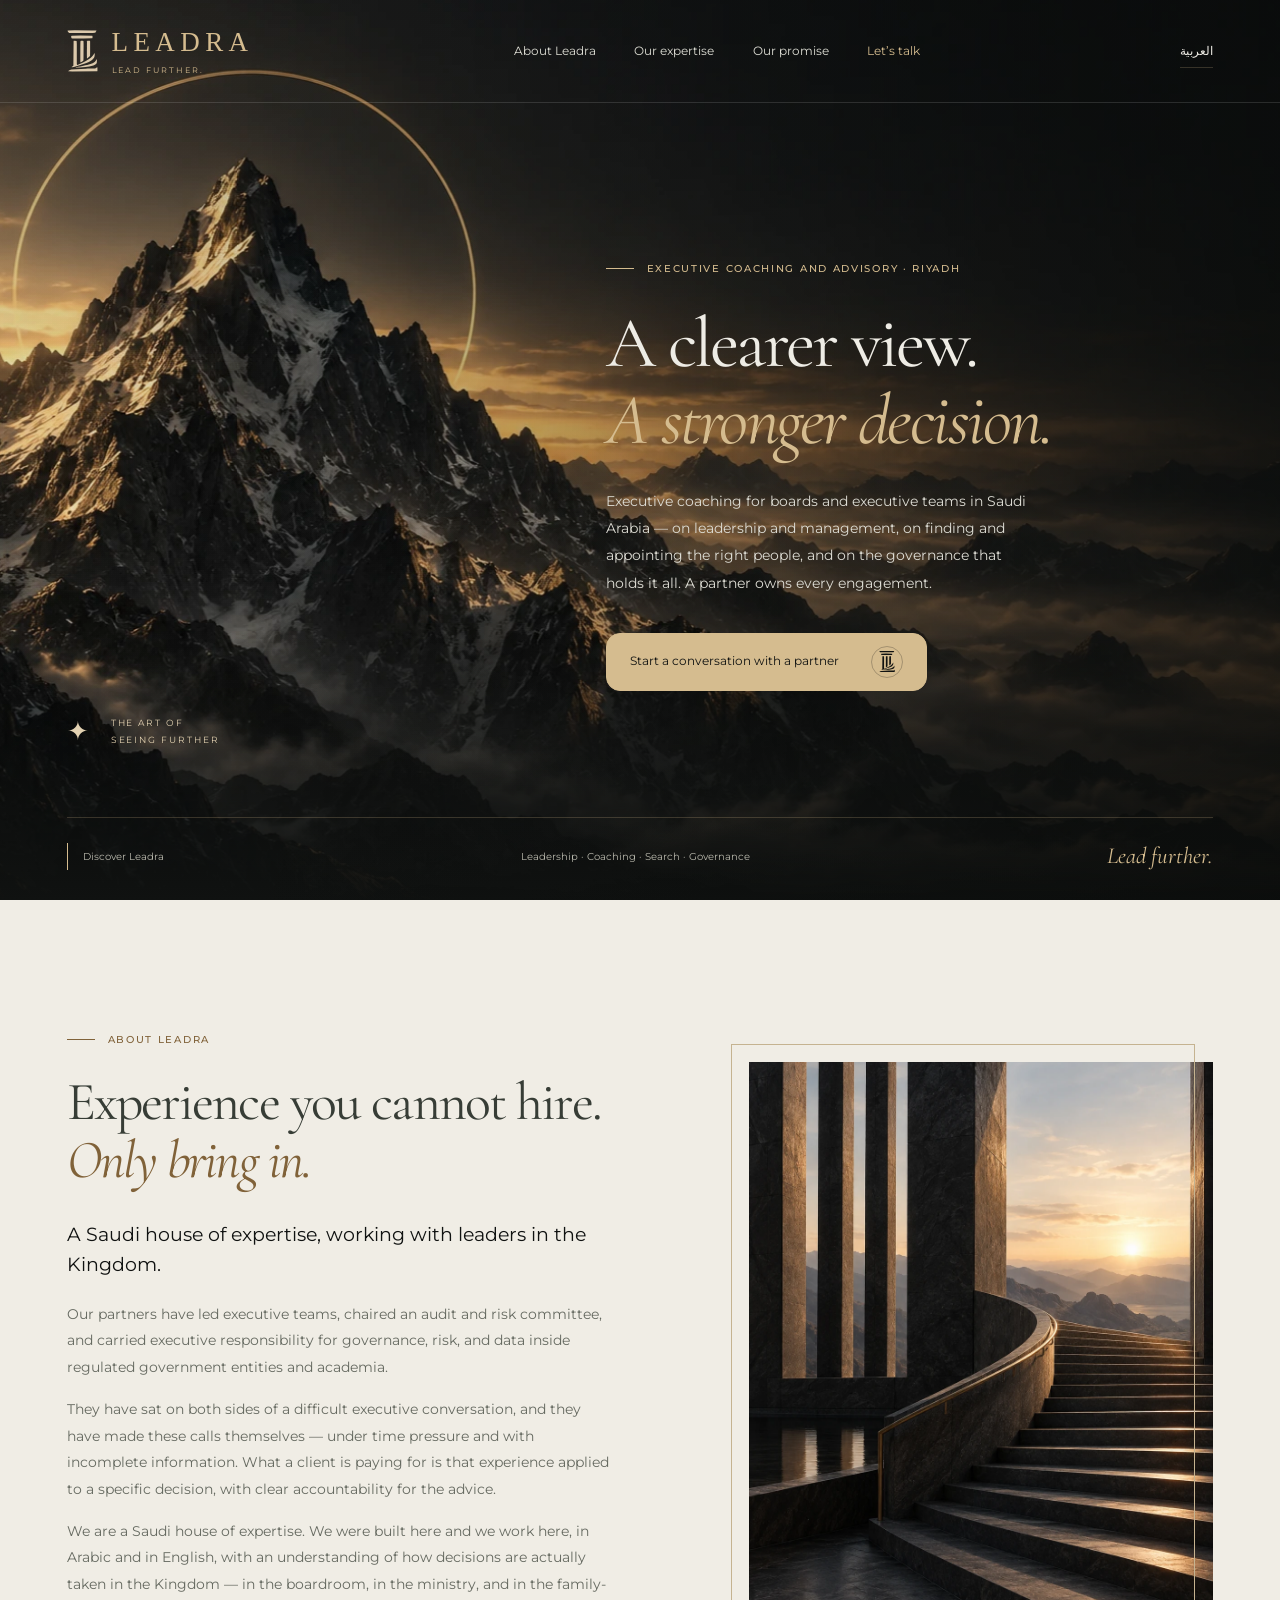
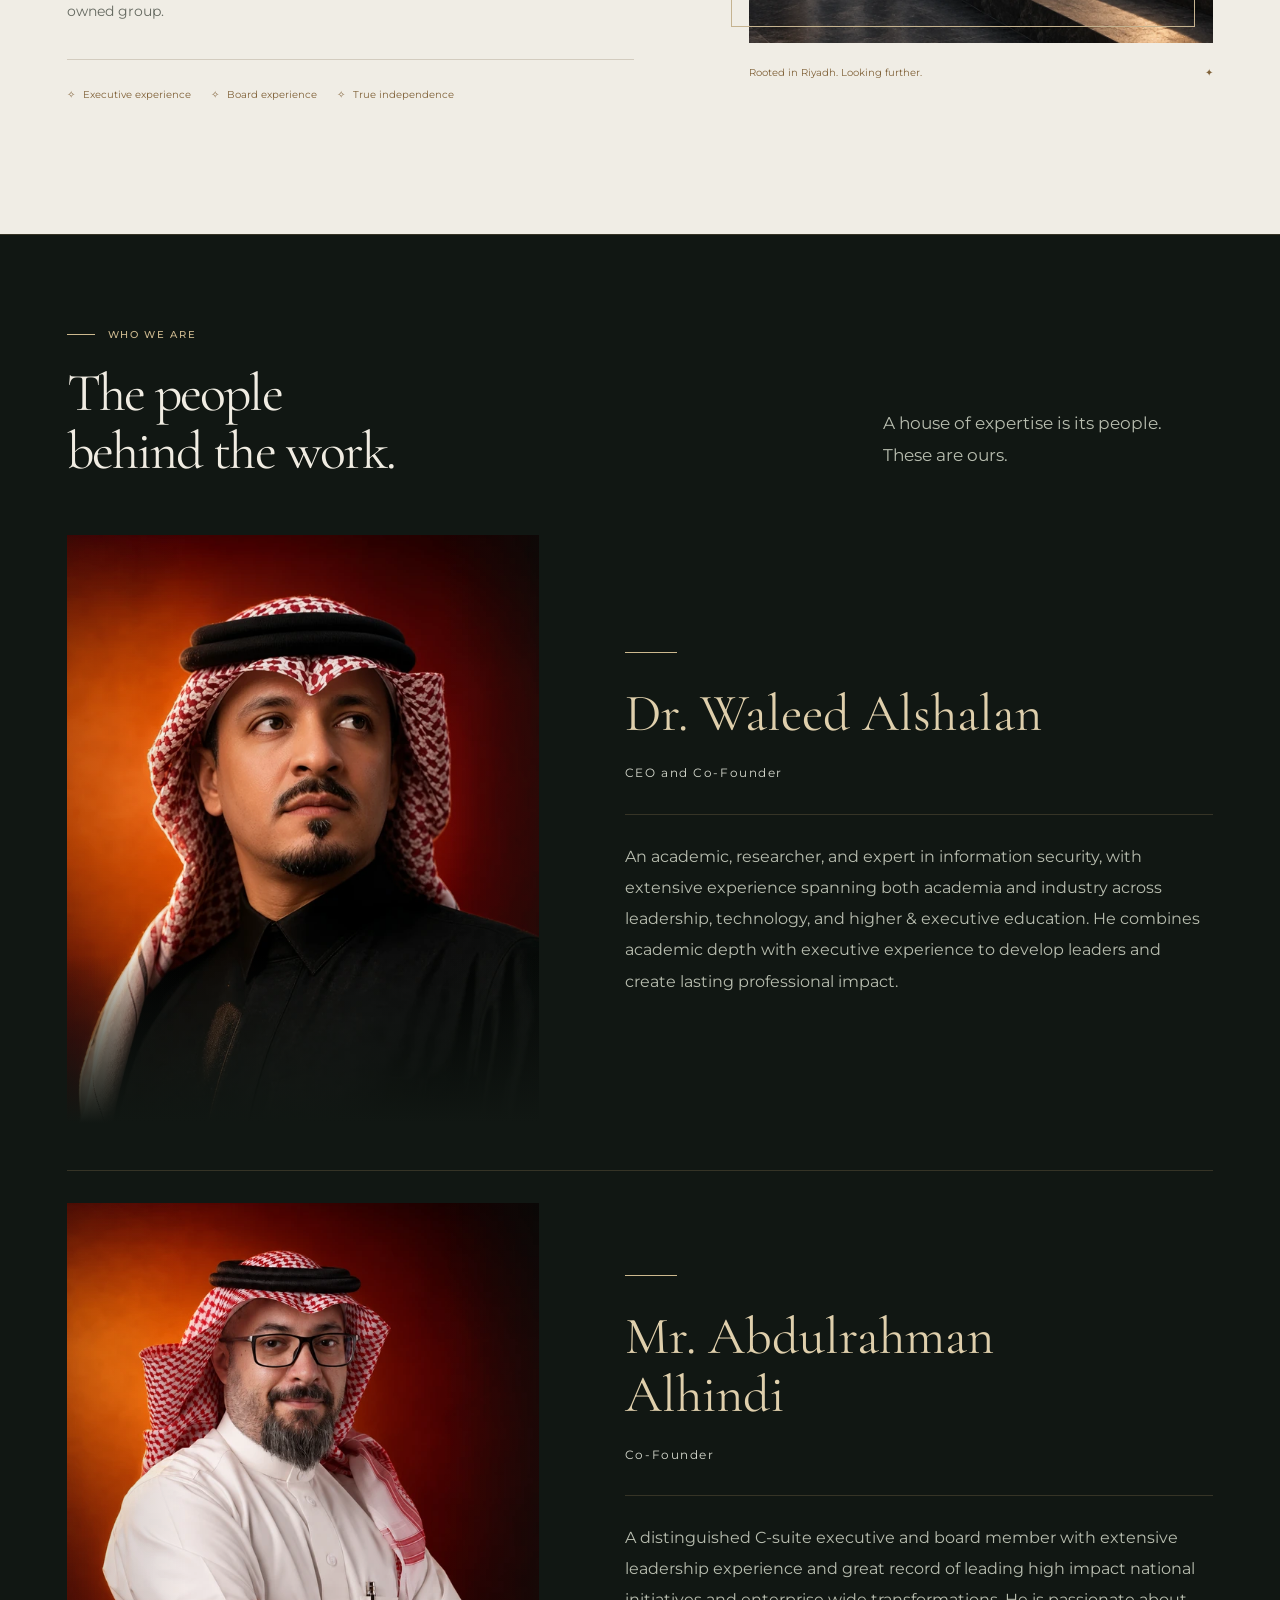
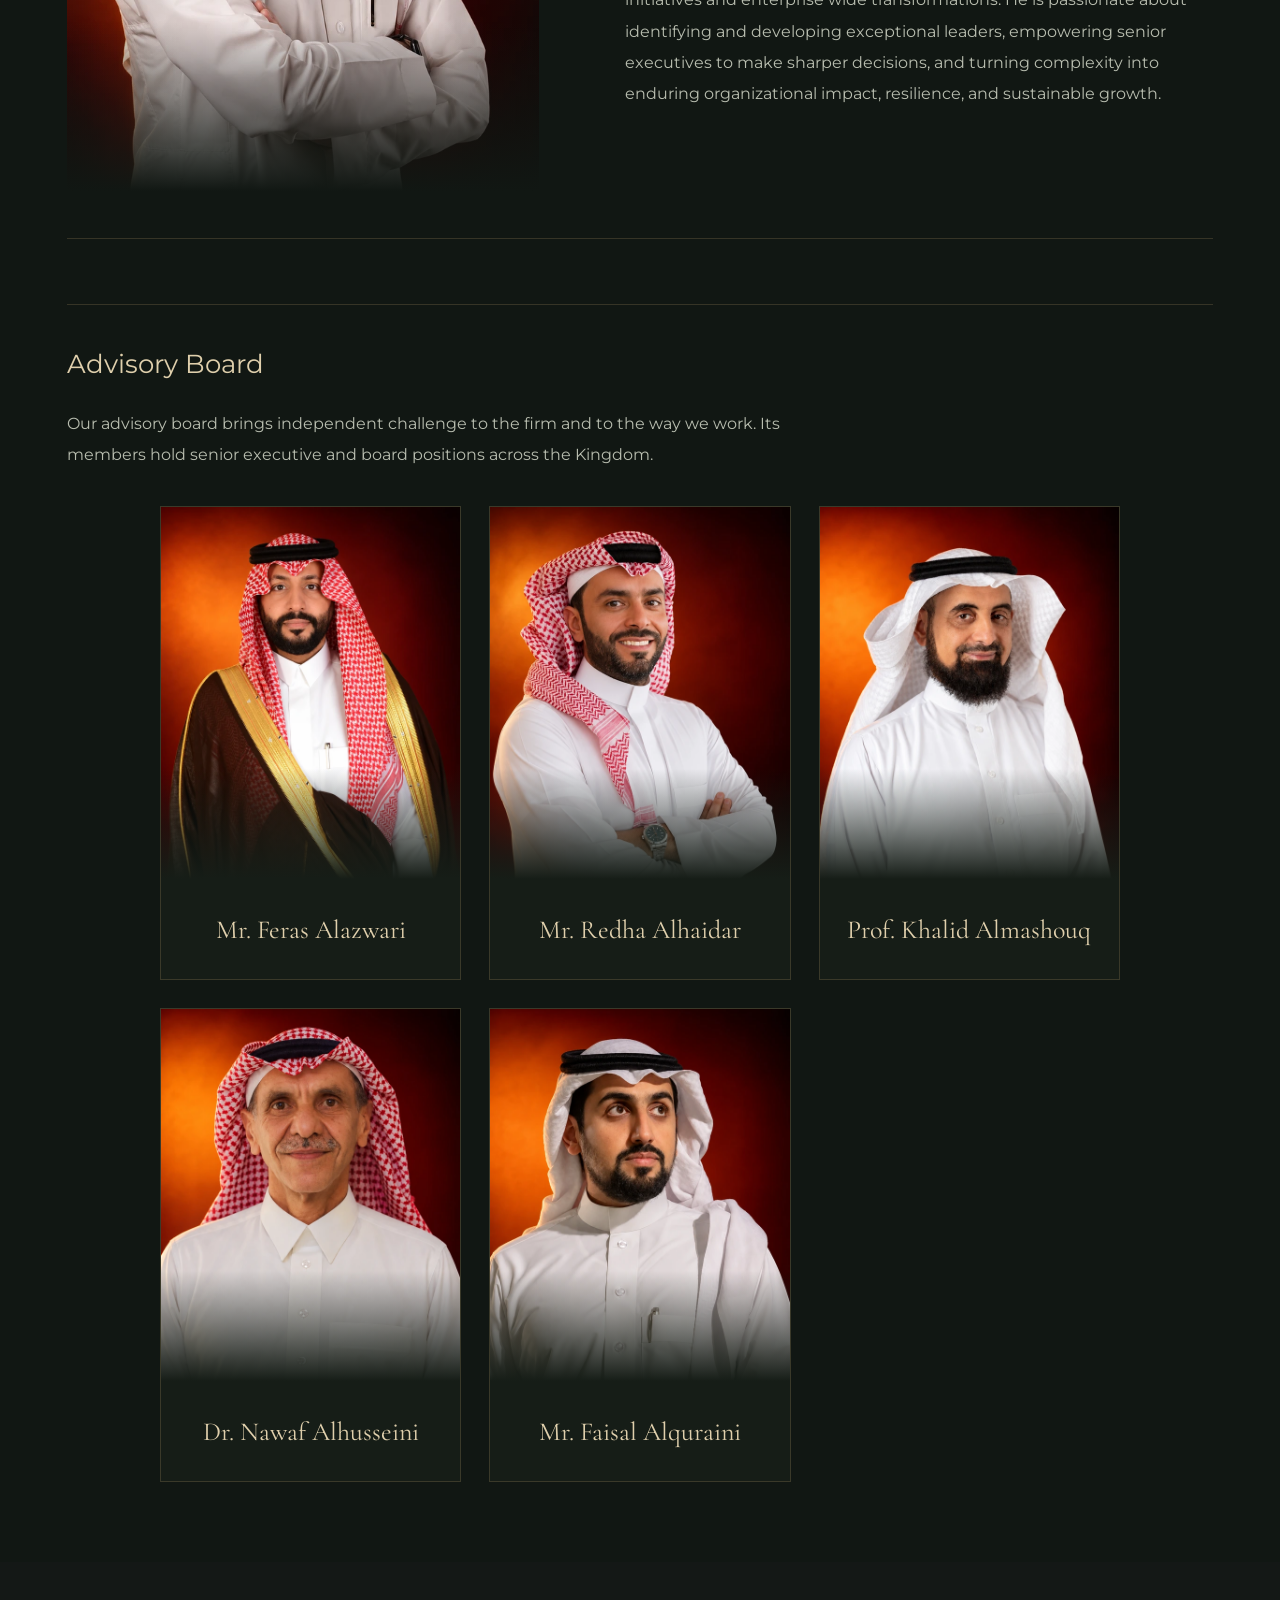
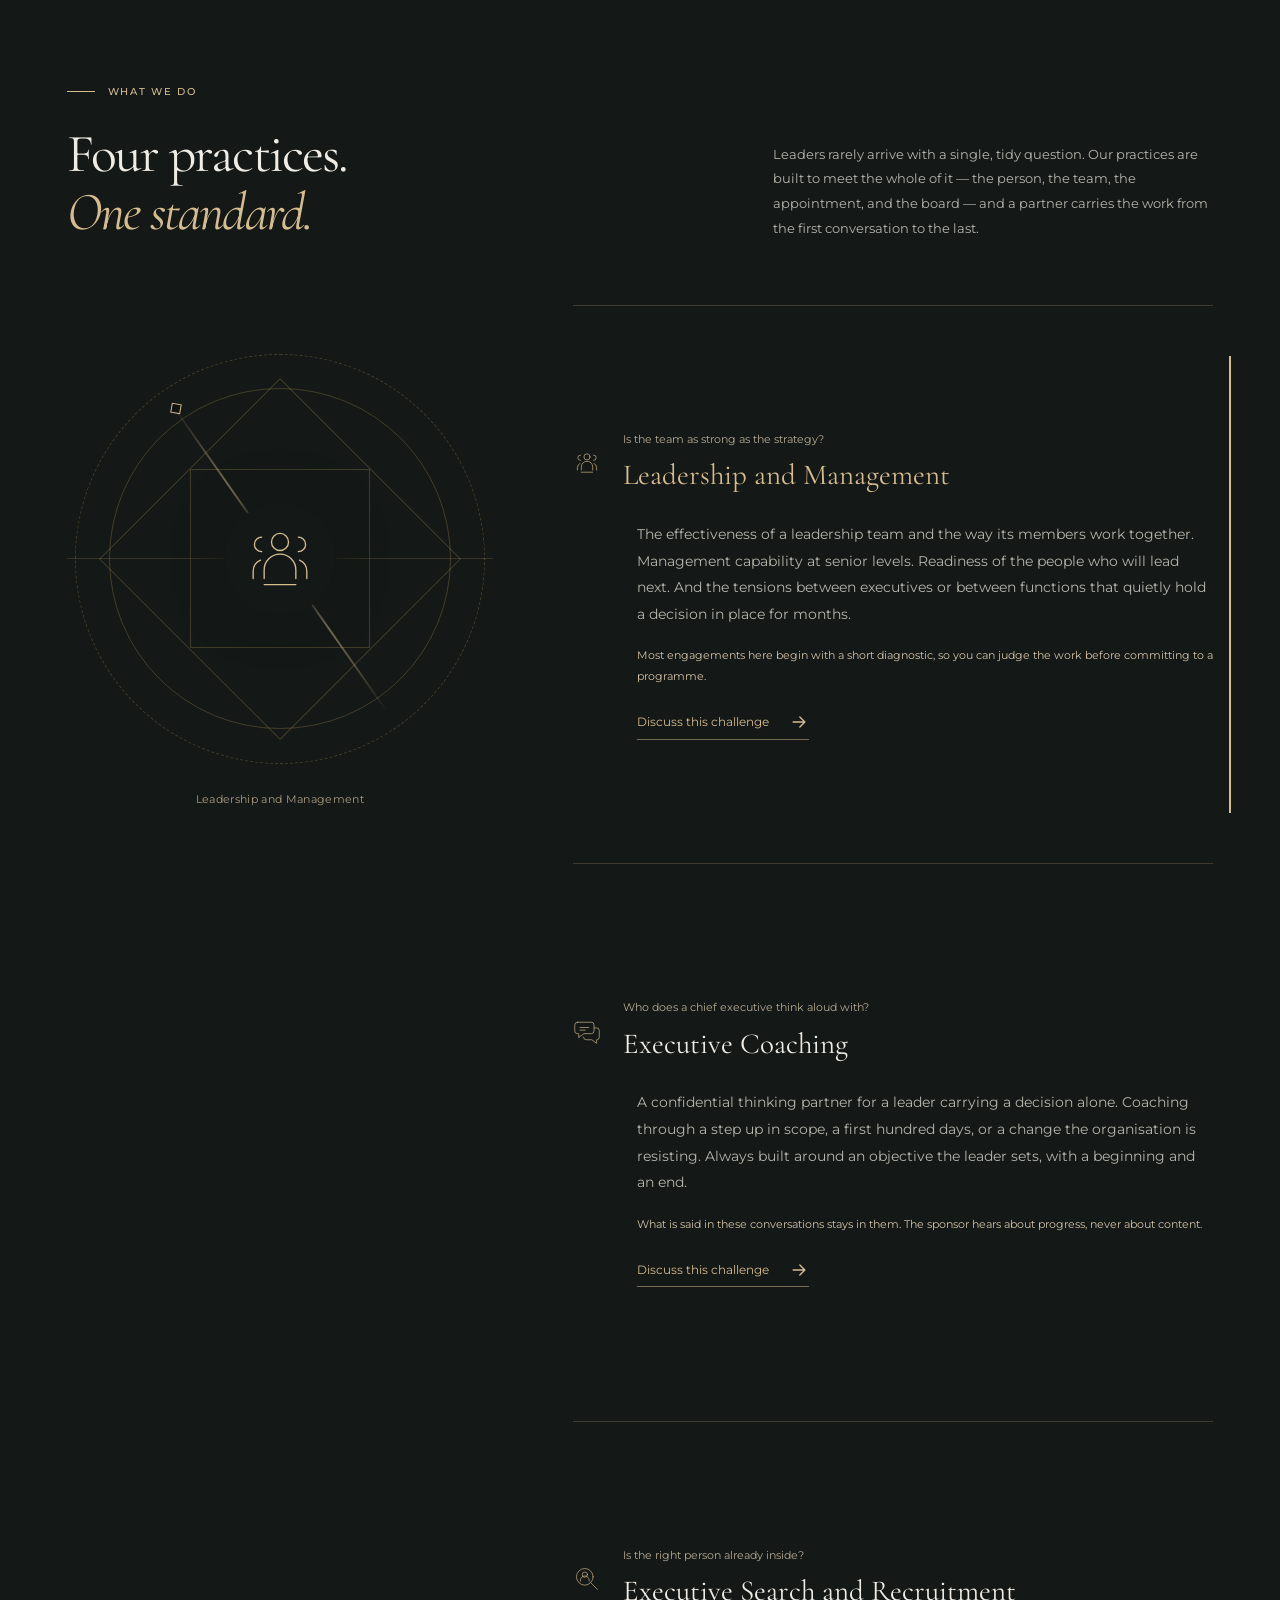
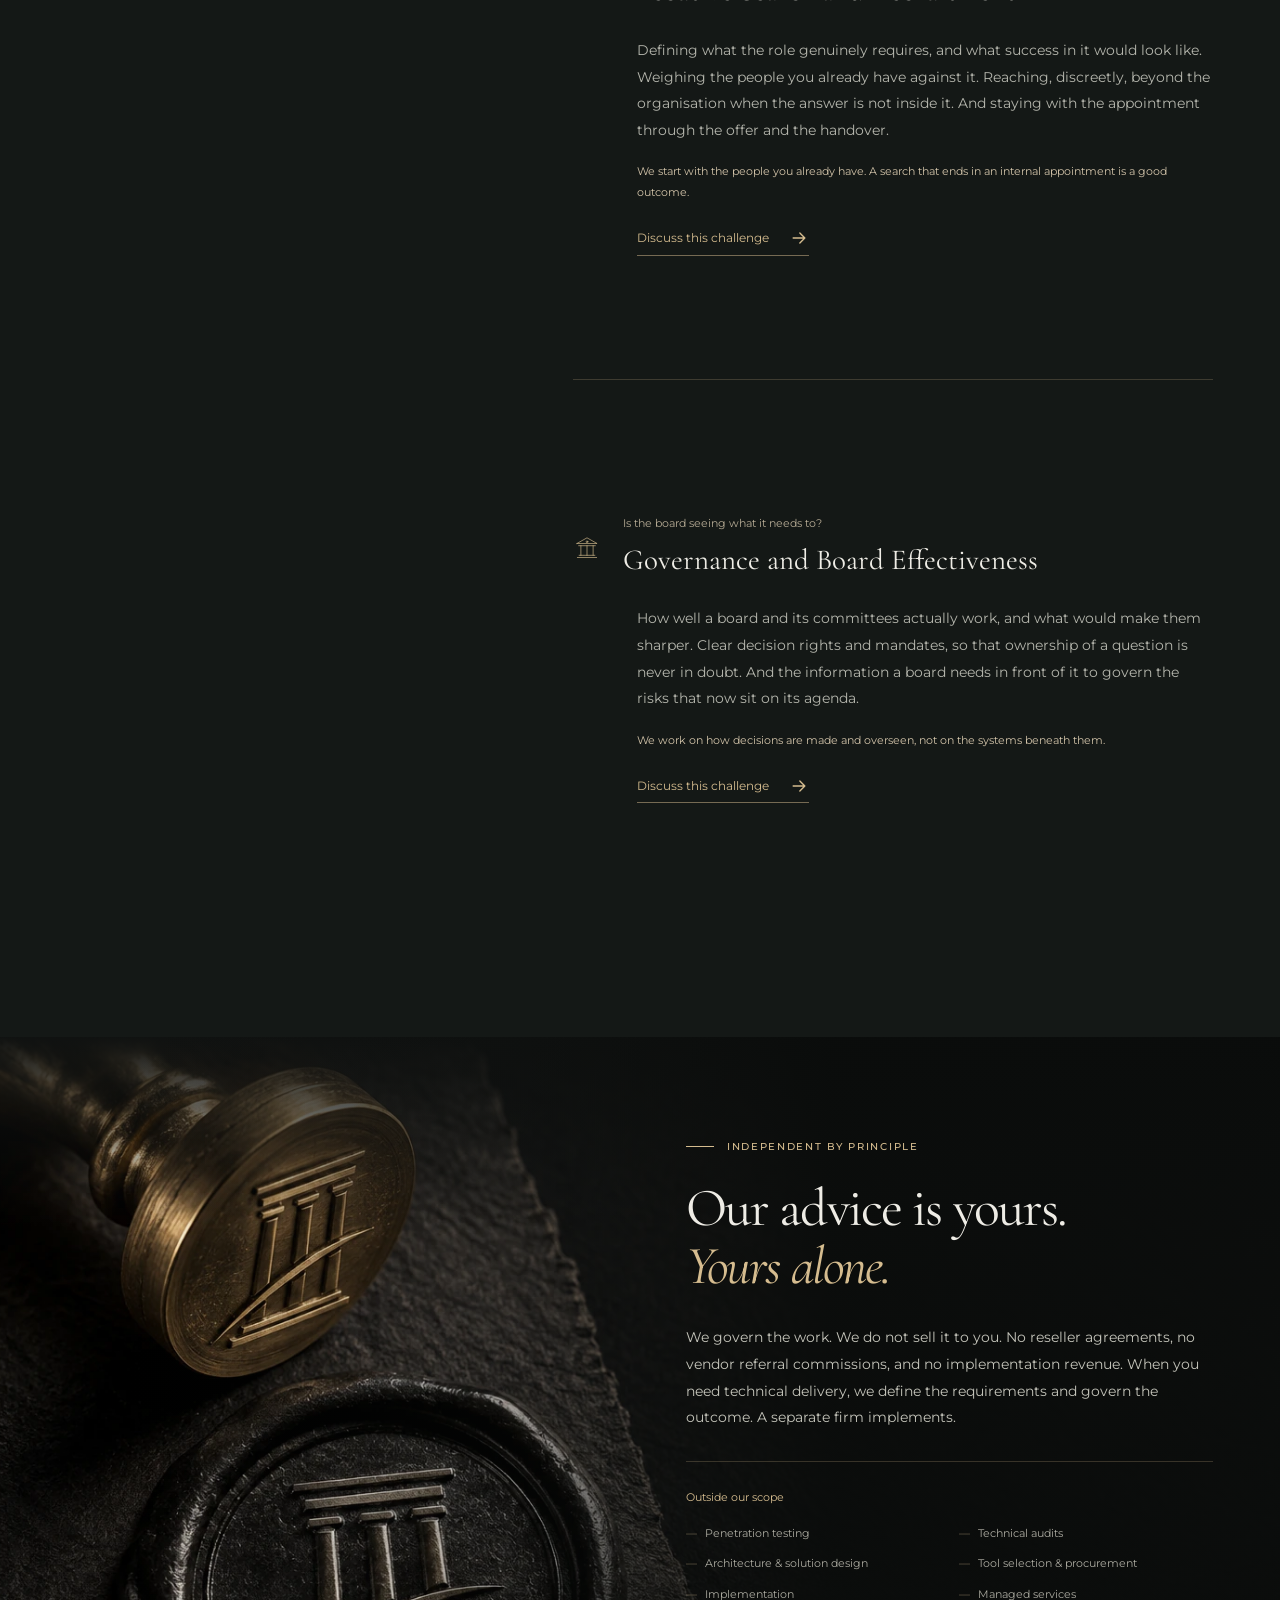
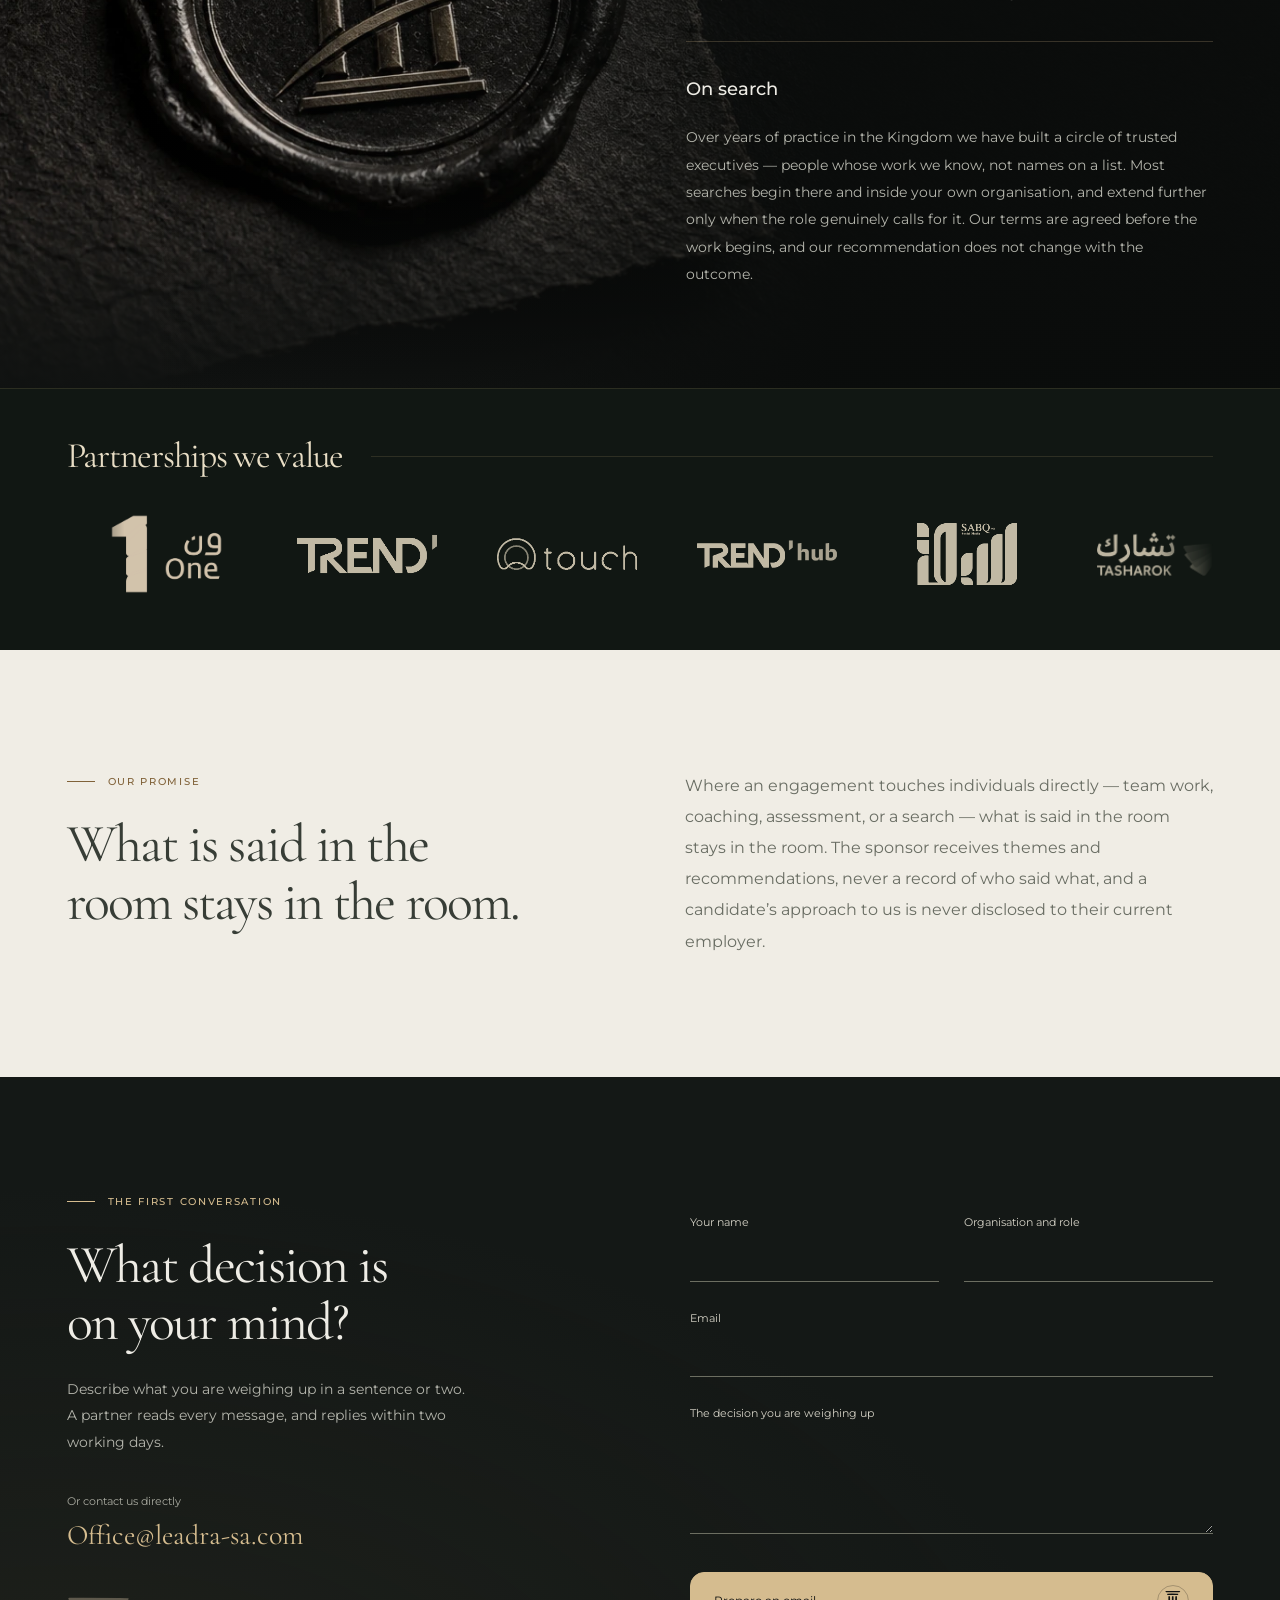
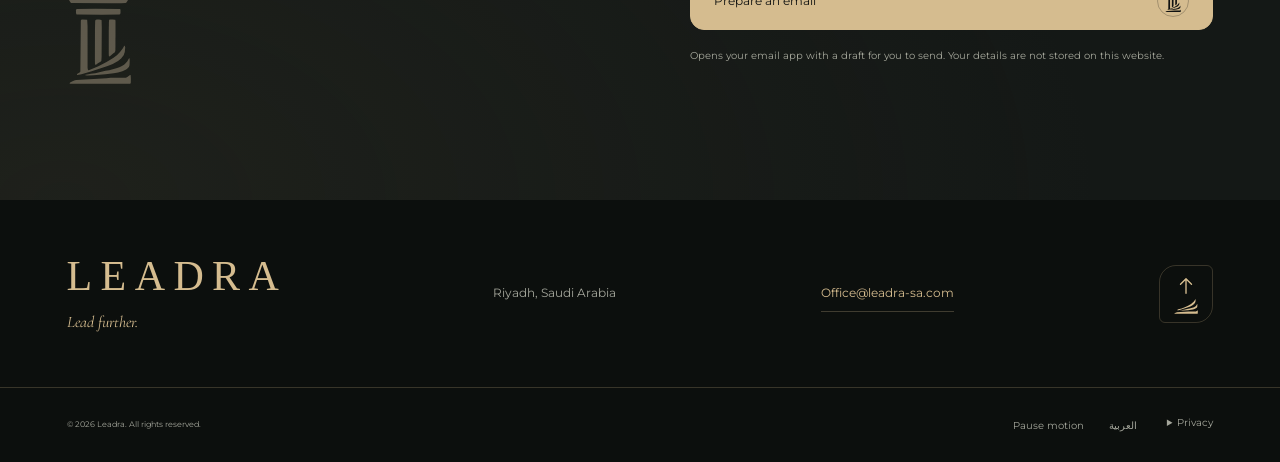
==== commit bcfa4cd6: "Add Khalid Almashouq and Nawaf Alhusseini to advisory council" ====
--- a/index.html
+++ b/index.html
@@ -5,7 +5,7 @@
 <main id="main">
 <section class="hero" aria-labelledby="hero-title"><div class="hero-image" aria-hidden="true"></div><div class="hero-shade" aria-hidden="true"></div><div class="hero-inner"><div class="hero-copy"><p class="eyebrow entrance">Executive coaching and advisory · Riyadh</p><h1 id="hero-title" class="entrance">A clearer view. <br><em>A stronger decision.</em></h1><p class="hero-intro entrance">Executive coaching for boards and executive teams in Saudi Arabia — on leadership and management, on finding and appointing the right people, and on the governance that holds it all. A partner owns every engagement.</p><a class="button entrance" href="#contact">Start a conversation with a partner<span class="brand-button-seal" aria-hidden="true"><svg viewBox="0 0 742.31 1000"><path d="M727.26,891.17 L725.08,885.43 L719.62,887.00 L685.17,912.00 L672.51,917.95 L497.39,917.68 L451.25,922.60 L107.91,942.02 L90.46,945.54 L69.26,954.06 L40.22,969.37 L30.09,976.72 L28.18,981.42 L35.94,984.68 L126.97,985.97 L721.08,984.85 L726.93,981.58 L728.66,972.40 L729.46,925.49 Z"/><path d="M714.20,696.49 L710.91,696.58 L705.11,702.02 L687.62,733.42 L663.48,759.65 L651.28,769.31 L627.53,784.00 L598.08,797.18 L562.92,809.08 L482.68,831.45 L439.48,839.32 L322.52,866.45 L271.99,873.17 L247.06,879.14 L213.65,883.65 L205.72,887.35 L210.52,889.63 L229.34,890.78 L301.74,890.26 L439.94,879.14 L533.45,866.45 L583.36,857.22 L632.94,842.68 L657.36,833.12 L675.54,822.86 L696.29,807.62 L708.06,792.80 L712.99,778.29 L714.91,762.17 L716.09,718.74 Z"/><path d="M546.22,257.98 L521.62,255.98 L489.71,256.94 L482.97,259.55 L480.29,267.02 L478.46,294.08 L476.77,399.94 L476.63,618.71 L477.43,665.82 L479.36,672.66 L483.03,675.25 L493.63,671.34 L503.82,663.28 L544.40,626.63 L549.79,620.14 L552.00,613.94 L553.40,549.85 L553.89,278.98 L552.60,262.08 L550.92,259.37 Z"/><path d="M368.37,256.09 L341.31,257.00 L324.52,260.60 L321.55,277.71 L319.28,374.15 L318.52,709.18 L319.34,761.23 L321.22,768.43 L324.29,770.12 L335.60,766.51 L352.95,754.18 L382.23,737.12 L392.16,727.37 L395.16,681.66 L397.14,343.68 L395.09,265.09 L391.62,259.92 Z"/><path d="M230.45,259.66 L175.34,256.74 L161.77,258.42 L157.92,266.26 L152.52,848.06 L147.57,855.25 L114.42,875.05 L112.85,881.06 L117.46,885.23 L165.49,878.15 L281.94,844.49 L464.00,783.75 L522.56,760.62 L582.72,727.03 L617.96,698.95 L646.88,661.28 L659.91,624.34 L664.83,571.00 L658.42,553.14 L653.54,554.98 L638.37,583.02 L605.46,626.05 L569.92,661.09 L527.37,692.92 L451.40,738.25 L358.55,785.88 L248.51,831.17 L239.20,829.83 L235.09,808.18 L234.86,330.03 Z"/><path d="M611.23,153.88 L609.82,142.58 L606.66,137.05 L600.49,134.95 L323.85,133.88 L111.29,136.22 L105.15,140.82 L103.15,150.69 L102.65,172.95 L104.45,187.58 L107.42,195.66 L111.75,198.15 L129.26,199.69 L395.97,200.85 L597.68,198.03 L604.72,196.18 L608.94,189.91 L610.96,175.71 Z"/><path d="M704.37,16.97 L701.17,13.91 L599.08,10.32 L185.99,8.54 L28.14,9.48 L17.14,12.35 L15.09,17.77 L18.88,29.34 L42.77,64.98 L49.03,69.20 L470.99,72.37 L618.42,71.08 L668.86,67.89 L674.29,66.03 L680.63,59.03 L701.53,26.00 Z"/></svg></span></a></div><div class="hero-caption" aria-hidden="true"><span class="star">✦</span><span>THE ART OF<br>SEEING FURTHER</span></div></div><div class="hero-bottom"><a href="#about" class="scroll-cue"><span class="scroll-line" aria-hidden="true"></span>Discover Leadra</a><span class="hero-foot">Leadership · Coaching · Search · Governance</span><span class="signature">Lead further.</span></div></section>
 <section class="about section-light" id="about"><div class="section-shell about-grid"><div class="about-copy"><p class="eyebrow reveal">About Leadra</p><h2 class="reveal">Experience you cannot hire. <br><em>Only bring in.</em></h2><p class="lead reveal">A Saudi house of expertise, working with leaders in the Kingdom.</p><p class="reveal">Our partners have led executive teams, chaired an audit and risk committee, and carried executive responsibility for governance, risk, and data inside regulated government entities and academia.</p><p class="reveal">They have sat on both sides of a difficult executive conversation, and they have made these calls themselves — under time pressure and with incomplete information. What a client is paying for is that experience applied to a specific decision, with clear accountability for the advice.</p><p class="reveal">We are a Saudi house of expertise. We were built here and we work here, in Arabic and in English, with an understanding of how decisions are actually taken in the Kingdom — in the boardroom, in the ministry, and in the family-owned group.</p><div class="expertise-tags reveal"><span>Executive experience</span><span>Board experience</span><span>True independence</span></div></div><figure class="architecture reveal"><div class="image-window"><img src="assets/editorial/perspective.webp" width="1024" height="1536" loading="lazy" alt="A curved stair between stone pillars opens onto a sunlit mountain horizon"></div><figcaption><span>Rooted in Riyadh. Looking further.</span><span aria-hidden="true">✦</span></figcaption></figure></div></section>
-<section id="people" class="people section-light" aria-labelledby="people-title"><div class="section-shell people-grid"><div class="people-heading"><p class="eyebrow reveal">Who we are</p><h2 id="people-title" class="reveal">The people behind the work.</h2><p class="lead reveal">A house of expertise is its people. These are ours.</p></div><div class="founder-cards reveal"><article class="person-card person-card--profile" aria-labelledby="waleed-name"><figure class="profile-portrait"><img src="assets/team/waleed-alshalan-960.webp" srcset="assets/team/waleed-alshalan-640.webp 640w, assets/team/waleed-alshalan-960.webp 960w, assets/team/waleed-alshalan-1440.webp 1440w" sizes="(max-width:600px) 90vw, (max-width:900px) 40vw, 42vw" width="2046" height="3074" loading="lazy" decoding="async" alt="Dr. Waleed Alshalan"></figure><div class="person-card-copy"><h3 class="person-card-name" id="waleed-name">Dr. Waleed Alshalan</h3><p class="person-card-role">CEO and Co-Founder</p><p class="person-card-bio">An academic, researcher, and expert in information security, with extensive experience spanning both academia and industry across leadership, technology, and higher &amp; executive education. He combines academic depth with executive experience to develop leaders and create lasting professional impact.</p></div></article><article class="person-card person-card--profile" aria-labelledby="alhindi-name"><figure class="profile-portrait"><img src="assets/team/abdulrahman-alhindi-960.webp" srcset="assets/team/abdulrahman-alhindi-640.webp 640w, assets/team/abdulrahman-alhindi-960.webp 960w, assets/team/abdulrahman-alhindi-1024.webp 1024w" sizes="(max-width:600px) 90vw, (max-width:900px) 40vw, 42vw" width="1024" height="1536" loading="lazy" decoding="async" alt="Mr. Abdulrahman Alhindi"></figure><div class="person-card-copy"><h3 class="person-card-name" id="alhindi-name">Mr. Abdulrahman Alhindi</h3><p class="person-card-role">Co-Founder</p><p class="person-card-bio">A distinguished C-suite executive and board member with extensive leadership experience and great record of leading high impact national initiatives and enterprise wide transformations. He is passionate about identifying and developing exceptional leaders, empowering senior executives to make sharper decisions, and turning complexity into enduring organizational impact, resilience, and sustainable growth.</p></div></article></div><div class="advisory-copy reveal"><h3>Advisory Board</h3><p>Our advisory board brings independent challenge to the firm and to the way we work. Its members hold senior executive and board positions across the Kingdom.</p><div class="advisory-cards"><article class="person-card person-card--profile" aria-labelledby="feras-name"><figure class="profile-portrait"><img src="assets/team/feras-alazwari-960.webp" srcset="assets/team/feras-alazwari-640.webp 640w, assets/team/feras-alazwari-960.webp 960w, assets/team/feras-alazwari-1024.webp 1024w" sizes="(max-width:600px) 90vw, (max-width:900px) 40vw, 42vw" width="1024" height="1536" loading="lazy" decoding="async" alt="Mr. Feras Alazwari"></figure><div class="person-card-copy"><h3 class="person-card-name" id="feras-name">Mr. Feras Alazwari</h3></div></article><article class="person-card person-card--profile" aria-labelledby="redha-alhaidar-name"><figure class="profile-portrait"><img src="assets/team/redha-alhaidar-960.webp" srcset="assets/team/redha-alhaidar-640.webp 640w, assets/team/redha-alhaidar-960.webp 960w, assets/team/redha-alhaidar-1024.webp 1024w" sizes="(max-width:600px) 85vw, 300px" width="1024" height="1536" loading="lazy" decoding="async" alt="Mr. Redha Alhaidar"></figure><div class="person-card-copy"><h3 class="person-card-name" id="redha-alhaidar-name">Mr. Redha Alhaidar</h3></div></article><article class="person-card person-card--profile" aria-labelledby="faisal-alquraini-name"><figure class="profile-portrait"><img src="assets/team/faisal-alquraini-960.webp" srcset="assets/team/faisal-alquraini-640.webp 640w, assets/team/faisal-alquraini-960.webp 960w, assets/team/faisal-alquraini-1024.webp 1024w" sizes="(max-width:600px) 85vw, 300px" width="1024" height="1536" loading="lazy" decoding="async" alt="Mr. Faisal Alquraini"></figure><div class="person-card-copy"><h3 class="person-card-name" id="faisal-alquraini-name">Mr. Faisal Alquraini</h3></div></article></div></div></div></section><section class="expertise" id="expertise"><div class="section-shell"><div class="section-heading"><div><p class="eyebrow reveal">What we do</p><h2 class="reveal">Four practices. <br><em>One standard.</em></h2></div><p class="section-intro reveal">Leaders rarely arrive with a single, tidy question. Our practices are built to meet the whole of it — the person, the team, the appointment, and the board — and a partner carries the work from the first conversation to the last.</p></div><div class="expertise-grid"><div class="compass-art" data-active="0" aria-hidden="true"><div class="compass-orbit orbit-outer"></div><div class="compass-orbit orbit-inner"></div><div class="compass-cross"></div><div class="compass-needle"></div><div class="compass-core"><span class="compass-glyph glyph-0"><svg width="24" height="24" viewbox="0 0 64 64" fill="none" stroke="currentColor" stroke-width="1.5" stroke-linecap="round" stroke-linejoin="round" aria-hidden="true"><circle cx="32" cy="18" r="7"></circle><path d="M19 48v-7a13 13 0 0 1 26 0v7M10 48v-6a10 10 0 0 1 6-9m38 15v-6a10 10 0 0 0-6-9"></path><path d="M17 14a6 6 0 0 0 0 12m30-12a6 6 0 0 1 0 12M19 53h26"></path></svg></span><span class="compass-glyph glyph-1"><svg width="24" height="24" viewbox="0 0 64 64" fill="none" stroke="currentColor" stroke-width="1.5" stroke-linecap="round" stroke-linejoin="round" aria-hidden="true"><path d="M10 12h32a6 6 0 0 1 6 6v14a6 6 0 0 1-6 6H25l-12 9V38h-3a6 6 0 0 1-6-6V18a6 6 0 0 1 6-6Z"></path><path d="M49 25h5a6 6 0 0 1 6 6v15a6 6 0 0 1-6 6v8l-11-8H30a6 6 0 0 1-6-6M16 24h20M16 30h12"></path></svg></span><span class="compass-glyph glyph-2"><svg width="24" height="24" viewbox="0 0 64 64" fill="none" stroke="currentColor" stroke-width="1.5" stroke-linecap="round" stroke-linejoin="round" aria-hidden="true"><circle cx="27" cy="27" r="19"></circle><path d="m41 41 15 15"></path><circle cx="27" cy="22" r="6"></circle><path d="M17 37v-2a10 10 0 0 1 20 0v2"></path></svg></span><span class="compass-glyph glyph-3"><svg width="24" height="24" viewbox="0 0 64 64" fill="none" stroke="currentColor" stroke-width="1.5" stroke-linecap="round" stroke-linejoin="round" aria-hidden="true"><path d="M9 24 32 11l23 13H9Z"></path><path d="M13 29h38M14 51h36M10 56h44M18 29v22m14-22v22m14-22v22"></path><circle cx="32" cy="20" r="2"></circle></svg></span></div><div class="compass-caption"><span class="compass-label label-0">Leadership and Management</span><span class="compass-label label-1">Executive Coaching</span><span class="compass-label label-2">Executive Search and Recruitment</span><span class="compass-label label-3">Governance and Board Effectiveness</span></div></div><div class="practices"><article class="practice" id="practice-0" aria-labelledby="practice-title-0"><div class="practice-heading"><span class="practice-icon" aria-hidden="true"><svg width="24" height="24" viewbox="0 0 64 64" fill="none" stroke="currentColor" stroke-width="1.5" stroke-linecap="round" stroke-linejoin="round" aria-hidden="true"><circle cx="32" cy="18" r="7"></circle><path d="M19 48v-7a13 13 0 0 1 26 0v7M10 48v-6a10 10 0 0 1 6-9m38 15v-6a10 10 0 0 0-6-9"></path><path d="M17 14a6 6 0 0 0 0 12m30-12a6 6 0 0 1 0 12M19 53h26"></path></svg></span><div><p class="practice-question">Is the team as strong as the strategy?</p><h3 id="practice-title-0">Leadership and Management</h3></div></div><div class="practice-content"><p>The effectiveness of a leadership team and the way its members work together. Management capability at senior levels. Readiness of the people who will lead next. And the tensions between executives or between functions that quietly hold a decision in place for months.</p><p class="who">Most engagements here begin with a short diagnostic, so you can judge the work before committing to a programme.</p><a class="text-link" href="#contact">Discuss this challenge <span class="arrow" aria-hidden="true"><svg width="20" height="20" viewbox="0 0 24 24" fill="none" stroke="currentColor" stroke-width="1.65" stroke-linecap="round" stroke-linejoin="round" focusable="false" aria-hidden="true"><path d="M5 12h14m-6-6 6 6-6 6"></path></svg></span></a></div></article><article class="practice" id="practice-1" aria-labelledby="practice-title-1"><div class="practice-heading"><span class="practice-icon" aria-hidden="true"><svg width="24" height="24" viewbox="0 0 64 64" fill="none" stroke="currentColor" stroke-width="1.5" stroke-linecap="round" stroke-linejoin="round" aria-hidden="true"><path d="M10 12h32a6 6 0 0 1 6 6v14a6 6 0 0 1-6 6H25l-12 9V38h-3a6 6 0 0 1-6-6V18a6 6 0 0 1 6-6Z"></path><path d="M49 25h5a6 6 0 0 1 6 6v15a6 6 0 0 1-6 6v8l-11-8H30a6 6 0 0 1-6-6M16 24h20M16 30h12"></path></svg></span><div><p class="practice-question">Who does a chief executive think aloud with?</p><h3 id="practice-title-1">Executive Coaching</h3></div></div><div class="practice-content"><p>A confidential thinking partner for a leader carrying a decision alone. Coaching through a step up in scope, a first hundred days, or a change the organisation is resisting. Always built around an objective the leader sets, with a beginning and an end.</p><p class="who">What is said in these conversations stays in them. The sponsor hears about progress, never about content.</p><a class="text-link" href="#contact">Discuss this challenge <span class="arrow" aria-hidden="true"><svg width="20" height="20" viewbox="0 0 24 24" fill="none" stroke="currentColor" stroke-width="1.65" stroke-linecap="round" stroke-linejoin="round" focusable="false" aria-hidden="true"><path d="M5 12h14m-6-6 6 6-6 6"></path></svg></span></a></div></article><article class="practice" id="practice-2" aria-labelledby="practice-title-2"><div class="practice-heading"><span class="practice-icon" aria-hidden="true"><svg width="24" height="24" viewbox="0 0 64 64" fill="none" stroke="currentColor" stroke-width="1.5" stroke-linecap="round" stroke-linejoin="round" aria-hidden="true"><circle cx="27" cy="27" r="19"></circle><path d="m41 41 15 15"></path><circle cx="27" cy="22" r="6"></circle><path d="M17 37v-2a10 10 0 0 1 20 0v2"></path></svg></span><div><p class="practice-question">Is the right person already inside?</p><h3 id="practice-title-2">Executive Search and Recruitment</h3></div></div><div class="practice-content"><p>Defining what the role genuinely requires, and what success in it would look like. Weighing the people you already have against it. Reaching, discreetly, beyond the organisation when the answer is not inside it. And staying with the appointment through the offer and the handover.</p><p class="who">We start with the people you already have. A search that ends in an internal appointment is a good outcome.</p><a class="text-link" href="#contact">Discuss this challenge <span class="arrow" aria-hidden="true"><svg width="20" height="20" viewbox="0 0 24 24" fill="none" stroke="currentColor" stroke-width="1.65" stroke-linecap="round" stroke-linejoin="round" focusable="false" aria-hidden="true"><path d="M5 12h14m-6-6 6 6-6 6"></path></svg></span></a></div></article><article class="practice" id="practice-3" aria-labelledby="practice-title-3"><div class="practice-heading"><span class="practice-icon" aria-hidden="true"><svg width="24" height="24" viewbox="0 0 64 64" fill="none" stroke="currentColor" stroke-width="1.5" stroke-linecap="round" stroke-linejoin="round" aria-hidden="true"><path d="M9 24 32 11l23 13H9Z"></path><path d="M13 29h38M14 51h36M10 56h44M18 29v22m14-22v22m14-22v22"></path><circle cx="32" cy="20" r="2"></circle></svg></span><div><p class="practice-question">Is the board seeing what it needs to?</p><h3 id="practice-title-3">Governance and Board Effectiveness</h3></div></div><div class="practice-content"><p>How well a board and its committees actually work, and what would make them sharper. Clear decision rights and mandates, so that ownership of a question is never in doubt. And the information a board needs in front of it to govern the risks that now sit on its agenda.</p><p class="who">We work on how decisions are made and overseen, not on the systems beneath them.</p><a class="text-link" href="#contact">Discuss this challenge <span class="arrow" aria-hidden="true"><svg width="20" height="20" viewbox="0 0 24 24" fill="none" stroke="currentColor" stroke-width="1.65" stroke-linecap="round" stroke-linejoin="round" focusable="false" aria-hidden="true"><path d="M5 12h14m-6-6 6 6-6 6"></path></svg></span></a></div></article></div></div></div></section>
+<section id="people" class="people section-light" aria-labelledby="people-title"><div class="section-shell people-grid"><div class="people-heading"><p class="eyebrow reveal">Who we are</p><h2 id="people-title" class="reveal">The people behind the work.</h2><p class="lead reveal">A house of expertise is its people. These are ours.</p></div><div class="founder-cards reveal"><article class="person-card person-card--profile" aria-labelledby="waleed-name"><figure class="profile-portrait"><img src="assets/team/waleed-alshalan-960.webp" srcset="assets/team/waleed-alshalan-640.webp 640w, assets/team/waleed-alshalan-960.webp 960w, assets/team/waleed-alshalan-1440.webp 1440w" sizes="(max-width:600px) 90vw, (max-width:900px) 40vw, 42vw" width="2046" height="3074" loading="lazy" decoding="async" alt="Dr. Waleed Alshalan"></figure><div class="person-card-copy"><h3 class="person-card-name" id="waleed-name">Dr. Waleed Alshalan</h3><p class="person-card-role">CEO and Co-Founder</p><p class="person-card-bio">An academic, researcher, and expert in information security, with extensive experience spanning both academia and industry across leadership, technology, and higher &amp; executive education. He combines academic depth with executive experience to develop leaders and create lasting professional impact.</p></div></article><article class="person-card person-card--profile" aria-labelledby="alhindi-name"><figure class="profile-portrait"><img src="assets/team/abdulrahman-alhindi-960.webp" srcset="assets/team/abdulrahman-alhindi-640.webp 640w, assets/team/abdulrahman-alhindi-960.webp 960w, assets/team/abdulrahman-alhindi-1024.webp 1024w" sizes="(max-width:600px) 90vw, (max-width:900px) 40vw, 42vw" width="1024" height="1536" loading="lazy" decoding="async" alt="Mr. Abdulrahman Alhindi"></figure><div class="person-card-copy"><h3 class="person-card-name" id="alhindi-name">Mr. Abdulrahman Alhindi</h3><p class="person-card-role">Co-Founder</p><p class="person-card-bio">A distinguished C-suite executive and board member with extensive leadership experience and great record of leading high impact national initiatives and enterprise wide transformations. He is passionate about identifying and developing exceptional leaders, empowering senior executives to make sharper decisions, and turning complexity into enduring organizational impact, resilience, and sustainable growth.</p></div></article></div><div class="advisory-copy reveal"><h3>Advisory Board</h3><p>Our advisory board brings independent challenge to the firm and to the way we work. Its members hold senior executive and board positions across the Kingdom.</p><div class="advisory-cards"><article class="person-card person-card--profile" aria-labelledby="feras-name"><figure class="profile-portrait"><img src="assets/team/feras-alazwari-960.webp" srcset="assets/team/feras-alazwari-640.webp 640w, assets/team/feras-alazwari-960.webp 960w, assets/team/feras-alazwari-1024.webp 1024w" sizes="(max-width:600px) 90vw, (max-width:900px) 40vw, 42vw" width="1024" height="1536" loading="lazy" decoding="async" alt="Mr. Feras Alazwari"></figure><div class="person-card-copy"><h3 class="person-card-name" id="feras-name">Mr. Feras Alazwari</h3></div></article><article class="person-card person-card--profile" aria-labelledby="redha-alhaidar-name"><figure class="profile-portrait"><img src="assets/team/redha-alhaidar-960.webp" srcset="assets/team/redha-alhaidar-640.webp 640w, assets/team/redha-alhaidar-960.webp 960w, assets/team/redha-alhaidar-1024.webp 1024w" sizes="(max-width:600px) 85vw, 300px" width="1024" height="1536" loading="lazy" decoding="async" alt="Mr. Redha Alhaidar"></figure><div class="person-card-copy"><h3 class="person-card-name" id="redha-alhaidar-name">Mr. Redha Alhaidar</h3></div></article><article class="person-card person-card--profile" aria-labelledby="khalid-almashouq-name"><figure class="profile-portrait"><img src="assets/team/khalid-almashouq-960.webp" srcset="assets/team/khalid-almashouq-640.webp 640w, assets/team/khalid-almashouq-960.webp 960w, assets/team/khalid-almashouq-1024.webp 1024w" sizes="(max-width:600px) 170px, 300px" width="1024" height="1536" loading="lazy" decoding="async" alt="Prof. Khalid Almashouq"></figure><div class="person-card-copy"><h3 class="person-card-name" id="khalid-almashouq-name">Prof. Khalid Almashouq</h3></div></article><article class="person-card person-card--profile" aria-labelledby="nawaf-alhusseini-name"><figure class="profile-portrait"><img src="assets/team/nawaf-alhusseini-960.webp" srcset="assets/team/nawaf-alhusseini-640.webp 640w, assets/team/nawaf-alhusseini-960.webp 960w, assets/team/nawaf-alhusseini-1024.webp 1024w" sizes="(max-width:600px) 170px, 300px" width="1024" height="1536" loading="lazy" decoding="async" alt="Dr. Nawaf Alhusseini"></figure><div class="person-card-copy"><h3 class="person-card-name" id="nawaf-alhusseini-name">Dr. Nawaf Alhusseini</h3></div></article><article class="person-card person-card--profile" aria-labelledby="faisal-alquraini-name"><figure class="profile-portrait"><img src="assets/team/faisal-alquraini-960.webp" srcset="assets/team/faisal-alquraini-640.webp 640w, assets/team/faisal-alquraini-960.webp 960w, assets/team/faisal-alquraini-1024.webp 1024w" sizes="(max-width:600px) 85vw, 300px" width="1024" height="1536" loading="lazy" decoding="async" alt="Mr. Faisal Alquraini"></figure><div class="person-card-copy"><h3 class="person-card-name" id="faisal-alquraini-name">Mr. Faisal Alquraini</h3></div></article></div></div></div></section><section class="expertise" id="expertise"><div class="section-shell"><div class="section-heading"><div><p class="eyebrow reveal">What we do</p><h2 class="reveal">Four practices. <br><em>One standard.</em></h2></div><p class="section-intro reveal">Leaders rarely arrive with a single, tidy question. Our practices are built to meet the whole of it — the person, the team, the appointment, and the board — and a partner carries the work from the first conversation to the last.</p></div><div class="expertise-grid"><div class="compass-art" data-active="0" aria-hidden="true"><div class="compass-orbit orbit-outer"></div><div class="compass-orbit orbit-inner"></div><div class="compass-cross"></div><div class="compass-needle"></div><div class="compass-core"><span class="compass-glyph glyph-0"><svg width="24" height="24" viewbox="0 0 64 64" fill="none" stroke="currentColor" stroke-width="1.5" stroke-linecap="round" stroke-linejoin="round" aria-hidden="true"><circle cx="32" cy="18" r="7"></circle><path d="M19 48v-7a13 13 0 0 1 26 0v7M10 48v-6a10 10 0 0 1 6-9m38 15v-6a10 10 0 0 0-6-9"></path><path d="M17 14a6 6 0 0 0 0 12m30-12a6 6 0 0 1 0 12M19 53h26"></path></svg></span><span class="compass-glyph glyph-1"><svg width="24" height="24" viewbox="0 0 64 64" fill="none" stroke="currentColor" stroke-width="1.5" stroke-linecap="round" stroke-linejoin="round" aria-hidden="true"><path d="M10 12h32a6 6 0 0 1 6 6v14a6 6 0 0 1-6 6H25l-12 9V38h-3a6 6 0 0 1-6-6V18a6 6 0 0 1 6-6Z"></path><path d="M49 25h5a6 6 0 0 1 6 6v15a6 6 0 0 1-6 6v8l-11-8H30a6 6 0 0 1-6-6M16 24h20M16 30h12"></path></svg></span><span class="compass-glyph glyph-2"><svg width="24" height="24" viewbox="0 0 64 64" fill="none" stroke="currentColor" stroke-width="1.5" stroke-linecap="round" stroke-linejoin="round" aria-hidden="true"><circle cx="27" cy="27" r="19"></circle><path d="m41 41 15 15"></path><circle cx="27" cy="22" r="6"></circle><path d="M17 37v-2a10 10 0 0 1 20 0v2"></path></svg></span><span class="compass-glyph glyph-3"><svg width="24" height="24" viewbox="0 0 64 64" fill="none" stroke="currentColor" stroke-width="1.5" stroke-linecap="round" stroke-linejoin="round" aria-hidden="true"><path d="M9 24 32 11l23 13H9Z"></path><path d="M13 29h38M14 51h36M10 56h44M18 29v22m14-22v22m14-22v22"></path><circle cx="32" cy="20" r="2"></circle></svg></span></div><div class="compass-caption"><span class="compass-label label-0">Leadership and Management</span><span class="compass-label label-1">Executive Coaching</span><span class="compass-label label-2">Executive Search and Recruitment</span><span class="compass-label label-3">Governance and Board Effectiveness</span></div></div><div class="practices"><article class="practice" id="practice-0" aria-labelledby="practice-title-0"><div class="practice-heading"><span class="practice-icon" aria-hidden="true"><svg width="24" height="24" viewbox="0 0 64 64" fill="none" stroke="currentColor" stroke-width="1.5" stroke-linecap="round" stroke-linejoin="round" aria-hidden="true"><circle cx="32" cy="18" r="7"></circle><path d="M19 48v-7a13 13 0 0 1 26 0v7M10 48v-6a10 10 0 0 1 6-9m38 15v-6a10 10 0 0 0-6-9"></path><path d="M17 14a6 6 0 0 0 0 12m30-12a6 6 0 0 1 0 12M19 53h26"></path></svg></span><div><p class="practice-question">Is the team as strong as the strategy?</p><h3 id="practice-title-0">Leadership and Management</h3></div></div><div class="practice-content"><p>The effectiveness of a leadership team and the way its members work together. Management capability at senior levels. Readiness of the people who will lead next. And the tensions between executives or between functions that quietly hold a decision in place for months.</p><p class="who">Most engagements here begin with a short diagnostic, so you can judge the work before committing to a programme.</p><a class="text-link" href="#contact">Discuss this challenge <span class="arrow" aria-hidden="true"><svg width="20" height="20" viewbox="0 0 24 24" fill="none" stroke="currentColor" stroke-width="1.65" stroke-linecap="round" stroke-linejoin="round" focusable="false" aria-hidden="true"><path d="M5 12h14m-6-6 6 6-6 6"></path></svg></span></a></div></article><article class="practice" id="practice-1" aria-labelledby="practice-title-1"><div class="practice-heading"><span class="practice-icon" aria-hidden="true"><svg width="24" height="24" viewbox="0 0 64 64" fill="none" stroke="currentColor" stroke-width="1.5" stroke-linecap="round" stroke-linejoin="round" aria-hidden="true"><path d="M10 12h32a6 6 0 0 1 6 6v14a6 6 0 0 1-6 6H25l-12 9V38h-3a6 6 0 0 1-6-6V18a6 6 0 0 1 6-6Z"></path><path d="M49 25h5a6 6 0 0 1 6 6v15a6 6 0 0 1-6 6v8l-11-8H30a6 6 0 0 1-6-6M16 24h20M16 30h12"></path></svg></span><div><p class="practice-question">Who does a chief executive think aloud with?</p><h3 id="practice-title-1">Executive Coaching</h3></div></div><div class="practice-content"><p>A confidential thinking partner for a leader carrying a decision alone. Coaching through a step up in scope, a first hundred days, or a change the organisation is resisting. Always built around an objective the leader sets, with a beginning and an end.</p><p class="who">What is said in these conversations stays in them. The sponsor hears about progress, never about content.</p><a class="text-link" href="#contact">Discuss this challenge <span class="arrow" aria-hidden="true"><svg width="20" height="20" viewbox="0 0 24 24" fill="none" stroke="currentColor" stroke-width="1.65" stroke-linecap="round" stroke-linejoin="round" focusable="false" aria-hidden="true"><path d="M5 12h14m-6-6 6 6-6 6"></path></svg></span></a></div></article><article class="practice" id="practice-2" aria-labelledby="practice-title-2"><div class="practice-heading"><span class="practice-icon" aria-hidden="true"><svg width="24" height="24" viewbox="0 0 64 64" fill="none" stroke="currentColor" stroke-width="1.5" stroke-linecap="round" stroke-linejoin="round" aria-hidden="true"><circle cx="27" cy="27" r="19"></circle><path d="m41 41 15 15"></path><circle cx="27" cy="22" r="6"></circle><path d="M17 37v-2a10 10 0 0 1 20 0v2"></path></svg></span><div><p class="practice-question">Is the right person already inside?</p><h3 id="practice-title-2">Executive Search and Recruitment</h3></div></div><div class="practice-content"><p>Defining what the role genuinely requires, and what success in it would look like. Weighing the people you already have against it. Reaching, discreetly, beyond the organisation when the answer is not inside it. And staying with the appointment through the offer and the handover.</p><p class="who">We start with the people you already have. A search that ends in an internal appointment is a good outcome.</p><a class="text-link" href="#contact">Discuss this challenge <span class="arrow" aria-hidden="true"><svg width="20" height="20" viewbox="0 0 24 24" fill="none" stroke="currentColor" stroke-width="1.65" stroke-linecap="round" stroke-linejoin="round" focusable="false" aria-hidden="true"><path d="M5 12h14m-6-6 6 6-6 6"></path></svg></span></a></div></article><article class="practice" id="practice-3" aria-labelledby="practice-title-3"><div class="practice-heading"><span class="practice-icon" aria-hidden="true"><svg width="24" height="24" viewbox="0 0 64 64" fill="none" stroke="currentColor" stroke-width="1.5" stroke-linecap="round" stroke-linejoin="round" aria-hidden="true"><path d="M9 24 32 11l23 13H9Z"></path><path d="M13 29h38M14 51h36M10 56h44M18 29v22m14-22v22m14-22v22"></path><circle cx="32" cy="20" r="2"></circle></svg></span><div><p class="practice-question">Is the board seeing what it needs to?</p><h3 id="practice-title-3">Governance and Board Effectiveness</h3></div></div><div class="practice-content"><p>How well a board and its committees actually work, and what would make them sharper. Clear decision rights and mandates, so that ownership of a question is never in doubt. And the information a board needs in front of it to govern the risks that now sit on its agenda.</p><p class="who">We work on how decisions are made and overseen, not on the systems beneath them.</p><a class="text-link" href="#contact">Discuss this challenge <span class="arrow" aria-hidden="true"><svg width="20" height="20" viewbox="0 0 24 24" fill="none" stroke="currentColor" stroke-width="1.65" stroke-linecap="round" stroke-linejoin="round" focusable="false" aria-hidden="true"><path d="M5 12h14m-6-6 6 6-6 6"></path></svg></span></a></div></article></div></div></div></section>
 <section class="independence" id="independence"><div class="seal-image" aria-hidden="true"></div><div class="section-shell independence-inner"><div class="independence-copy"><p class="eyebrow reveal">Independent by principle</p><h2 class="reveal">Our advice is yours.<br><em>Yours alone.</em></h2><p class="reveal">We govern the work. We do not sell it to you. No reseller agreements, no vendor referral commissions, and no implementation revenue. When you need technical delivery, we define the requirements and govern the outcome. A separate firm implements.</p><div class="scope reveal"><h3>Outside our scope</h3><ul><li>Penetration testing</li><li>Technical audits</li><li>Architecture &amp; solution design</li><li>Tool selection &amp; procurement</li><li>Implementation</li><li>Managed services</li></ul></div><div class="search-note reveal"><h3>On search</h3><p>Over years of practice in the Kingdom we have built a circle of trusted executives — people whose work we know, not names on a list. Most searches begin there and inside your own organisation, and extend further only when the role genuinely calls for it. Our terms are agreed before the work begins, and our recommendation does not change with the outcome.</p></div></div></div></section>
 <section id="partners" class="partners-sample" aria-labelledby="partners-title"><div class="section-shell"><div class="partners-heading"><h2 id="partners-title">Partnerships we value</h2></div><svg width="0" height="0" aria-hidden="true" style="position:absolute"><defs><filter id="company-paper" color-interpolation-filters="sRGB"><feColorMatrix values="0 0 0 0 0 0 0 0 0 0 0 0 0 0 0 -.33 -.34 -.33 0 1"/><feComponentTransfer result="ink"><feFuncA type="linear" slope="1.4" intercept="0"/></feComponentTransfer><feFlood flood-color="#e8ddc5"/><feComposite operator="in" in2="ink"/></filter><filter id="company-dark" color-interpolation-filters="sRGB"><feColorMatrix values="0 0 0 0 0 0 0 0 0 0 0 0 0 0 0 0 1.4 0 0 -.3"/><feComponentTransfer result="ink"><feFuncA type="linear" slope="1.4" intercept="0"/></feComponentTransfer><feFlood flood-color="#e8ddc5"/><feComposite operator="in" in2="ink"/></filter></defs></svg><div class="partners-ribbon" tabindex="0" role="region" aria-label="Partner logos — scroll to explore"><div class="partners-track"><div class="partners-group"><div class="partner-mark"><img src="assets/companies/one.png" alt="One Group" width="1120" height="799" loading="lazy" decoding="async"></div><div class="partner-mark"><svg class="company-logo" role="img" aria-label="Trend" viewBox="34 225 526 143"><image href="assets/companies/trend.jpg" width="591" height="591" filter="url(#company-paper)"/></svg></div><div class="partner-mark"><svg class="company-logo" role="img" aria-label="Touch" viewBox="22 223 550 124"><image href="assets/companies/touch.jpg" width="591" height="591" filter="url(#company-paper)"/></svg></div><div class="partner-mark"><svg class="company-logo" role="img" aria-label="Trend Hub" viewBox="324 1093 1912 372"><image href="assets/companies/trend-hub.jpg" width="2560" height="2560" filter="url(#company-paper)"/></svg></div><div class="partner-mark"><svg class="company-logo" role="img" aria-label="Sabq" viewBox="217 339 646 402"><image href="assets/companies/sabq.jpg" width="1080" height="1080" filter="url(#company-dark)"/></svg></div><div class="partner-mark"><svg class="company-logo" role="img" aria-label="Tasharok" viewBox="23 70 136 42"><image href="assets/companies/tasharok.png" width="181" height="181" filter="url(#company-paper)"/></svg></div><div class="partner-mark"><svg class="company-logo" role="img" aria-label="Abeel" viewBox="51 63 80 55"><image href="assets/companies/abeel.png" width="181" height="181" filter="url(#company-paper)"/></svg></div><div class="partner-mark"><svg class="company-logo" role="img" aria-label="Cube Experience Group" viewBox="448 222 862 449"><image href="assets/companies/cubex.jpg" width="1729" height="893" filter="url(#company-paper)"/></svg></div><div class="partner-mark"><svg class="company-logo" role="img" aria-label="Hamah" viewBox="362 769 1969 752"><image href="assets/companies/hamah.jpg" width="2560" height="2560" filter="url(#company-dark)"/></svg></div></div><div class="partners-group" aria-hidden="true"><div class="partner-mark"><img src="assets/companies/one.png" alt="One Group" width="1120" height="799" loading="lazy" decoding="async"></div><div class="partner-mark"><svg class="company-logo" role="img" aria-label="Trend" viewBox="34 225 526 143"><image href="assets/companies/trend.jpg" width="591" height="591" filter="url(#company-paper)"/></svg></div><div class="partner-mark"><svg class="company-logo" role="img" aria-label="Touch" viewBox="22 223 550 124"><image href="assets/companies/touch.jpg" width="591" height="591" filter="url(#company-paper)"/></svg></div><div class="partner-mark"><svg class="company-logo" role="img" aria-label="Trend Hub" viewBox="324 1093 1912 372"><image href="assets/companies/trend-hub.jpg" width="2560" height="2560" filter="url(#company-paper)"/></svg></div><div class="partner-mark"><svg class="company-logo" role="img" aria-label="Sabq" viewBox="217 339 646 402"><image href="assets/companies/sabq.jpg" width="1080" height="1080" filter="url(#company-dark)"/></svg></div><div class="partner-mark"><svg class="company-logo" role="img" aria-label="Tasharok" viewBox="23 70 136 42"><image href="assets/companies/tasharok.png" width="181" height="181" filter="url(#company-paper)"/></svg></div><div class="partner-mark"><svg class="company-logo" role="img" aria-label="Abeel" viewBox="51 63 80 55"><image href="assets/companies/abeel.png" width="181" height="181" filter="url(#company-paper)"/></svg></div><div class="partner-mark"><svg class="company-logo" role="img" aria-label="Cube Experience Group" viewBox="448 222 862 449"><image href="assets/companies/cubex.jpg" width="1729" height="893" filter="url(#company-paper)"/></svg></div><div class="partner-mark"><svg class="company-logo" role="img" aria-label="Hamah" viewBox="362 769 1969 752"><image href="assets/companies/hamah.jpg" width="2560" height="2560" filter="url(#company-dark)"/></svg></div></div></div></div></div></section><section class="approach section-light promise" id="approach" aria-labelledby="promise-title"><div class="section-shell promise-grid"><div class="promise-heading"><p class="eyebrow reveal">Our promise</p><h2 id="promise-title" class="reveal">What is said in the room stays in the room.</h2></div><p class="promise-body reveal">Where an engagement touches individuals directly — team work, coaching, assessment, or a search — what is said in the room stays in the room. The sponsor receives themes and recommendations, never a record of who said what, and a candidate’s approach to us is never disclosed to their current employer.</p></div></section>
 <section class="contact" id="contact"><div class="section-shell contact-grid"><div class="contact-copy"><p class="eyebrow reveal">The first conversation</p><h2 class="reveal">What decision is on your mind?</h2><p class="reveal">Describe what you are weighing up in a sentence or two. A partner reads every message, and replies within two working days.</p><div class="direct-contact"><small>Or contact us directly</small><a href="mailto:Office@leadra-sa.com" dir="ltr">Office@leadra-sa.com</a></div><div class="contact-mark" aria-hidden="true"><img src="assets/logo-champagne.svg" width="89" height="120" alt=""></div></div><form class="contact-form" action="mailto:Office@leadra-sa.com" method="get"><div class="form-pair"><div class="field"><label for="name">Your name</label><input id="name" name="name" autocomplete="name" maxlength="100" required></div><div class="field"><label for="org">Organisation and role</label><input id="org" name="org" autocomplete="organization" maxlength="180" required></div></div><div class="field"><label for="email">Email</label><input id="email" name="email" type="email" dir="ltr" autocomplete="email" maxlength="180" required></div><div class="field"><label for="question">The decision you are weighing up</label><textarea id="question" name="question" rows="3" maxlength="1800" required></textarea></div><button class="button" type="submit">Prepare an email<span class="brand-button-seal" aria-hidden="true"><svg viewBox="0 0 742.31 1000"><path d="M727.26,891.17 L725.08,885.43 L719.62,887.00 L685.17,912.00 L672.51,917.95 L497.39,917.68 L451.25,922.60 L107.91,942.02 L90.46,945.54 L69.26,954.06 L40.22,969.37 L30.09,976.72 L28.18,981.42 L35.94,984.68 L126.97,985.97 L721.08,984.85 L726.93,981.58 L728.66,972.40 L729.46,925.49 Z"/><path d="M714.20,696.49 L710.91,696.58 L705.11,702.02 L687.62,733.42 L663.48,759.65 L651.28,769.31 L627.53,784.00 L598.08,797.18 L562.92,809.08 L482.68,831.45 L439.48,839.32 L322.52,866.45 L271.99,873.17 L247.06,879.14 L213.65,883.65 L205.72,887.35 L210.52,889.63 L229.34,890.78 L301.74,890.26 L439.94,879.14 L533.45,866.45 L583.36,857.22 L632.94,842.68 L657.36,833.12 L675.54,822.86 L696.29,807.62 L708.06,792.80 L712.99,778.29 L714.91,762.17 L716.09,718.74 Z"/><path d="M546.22,257.98 L521.62,255.98 L489.71,256.94 L482.97,259.55 L480.29,267.02 L478.46,294.08 L476.77,399.94 L476.63,618.71 L477.43,665.82 L479.36,672.66 L483.03,675.25 L493.63,671.34 L503.82,663.28 L544.40,626.63 L549.79,620.14 L552.00,613.94 L553.40,549.85 L553.89,278.98 L552.60,262.08 L550.92,259.37 Z"/><path d="M368.37,256.09 L341.31,257.00 L324.52,260.60 L321.55,277.71 L319.28,374.15 L318.52,709.18 L319.34,761.23 L321.22,768.43 L324.29,770.12 L335.60,766.51 L352.95,754.18 L382.23,737.12 L392.16,727.37 L395.16,681.66 L397.14,343.68 L395.09,265.09 L391.62,259.92 Z"/><path d="M230.45,259.66 L175.34,256.74 L161.77,258.42 L157.92,266.26 L152.52,848.06 L147.57,855.25 L114.42,875.05 L112.85,881.06 L117.46,885.23 L165.49,878.15 L281.94,844.49 L464.00,783.75 L522.56,760.62 L582.72,727.03 L617.96,698.95 L646.88,661.28 L659.91,624.34 L664.83,571.00 L658.42,553.14 L653.54,554.98 L638.37,583.02 L605.46,626.05 L569.92,661.09 L527.37,692.92 L451.40,738.25 L358.55,785.88 L248.51,831.17 L239.20,829.83 L235.09,808.18 L234.86,330.03 Z"/><path d="M611.23,153.88 L609.82,142.58 L606.66,137.05 L600.49,134.95 L323.85,133.88 L111.29,136.22 L105.15,140.82 L103.15,150.69 L102.65,172.95 L104.45,187.58 L107.42,195.66 L111.75,198.15 L129.26,199.69 L395.97,200.85 L597.68,198.03 L604.72,196.18 L608.94,189.91 L610.96,175.71 Z"/><path d="M704.37,16.97 L701.17,13.91 L599.08,10.32 L185.99,8.54 L28.14,9.48 L17.14,12.35 L15.09,17.77 L18.88,29.34 L42.77,64.98 L49.03,69.20 L470.99,72.37 L618.42,71.08 L668.86,67.89 L674.29,66.03 L680.63,59.03 L701.53,26.00 Z"/></svg></span></button><p class="form-hint">Opens your email app with a draft for you to send. Your details are not stored on this website.</p><div id="draft-result" hidden><p role="status" id="draft-status"></p><textarea id="draft-text" readonly aria-label="Message draft" rows="6"></textarea><button type="button" class="text-link copy-draft">Copy message</button></div><noscript><p>Or contact us directly: <a href="mailto:Office@leadra-sa.com">Office@leadra-sa.com</a></p></noscript></form></div></section>
